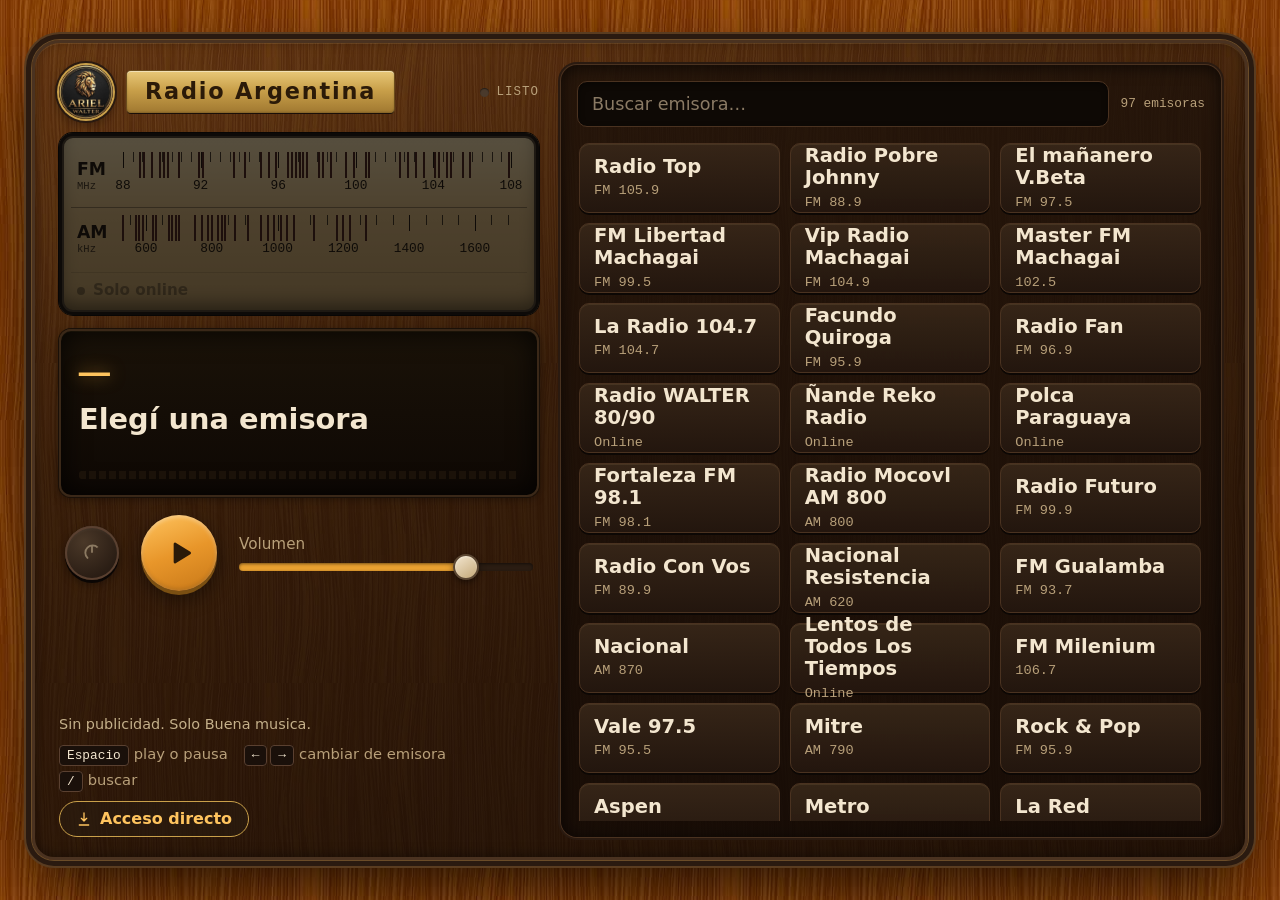
==== index.html @ 65195208 "Update index.html" ====
<!DOCTYPE html>
<html lang="es">
<head>
  <meta charset="UTF-8" />
  <meta name="viewport" content="width=device-width, initial-scale=1, viewport-fit=cover" />
  <meta http-equiv="Cache-Control" content="no-cache, no-store, must-revalidate" />
  <meta http-equiv="Pragma" content="no-cache" />
  <meta name="theme-color" content="#0a1628" />
  <meta name="apple-mobile-web-app-capable" content="yes" />
  <meta name="mobile-web-app-capable" content="yes" />
  <meta name="apple-mobile-web-app-status-bar-style" content="black-translucent" />
  <meta name="apple-mobile-web-app-title" content="Radio AR" />
  <meta name="description" content="Radios de Argentina en vivo, con dial y botonera. Sin publicidad." />
  <link rel="manifest" href="manifest.json" />
  <link rel="apple-touch-icon" href="icon-192.png" />
  <link rel="icon" type="image/png" sizes="192x192" href="icon-192.png" />
  <link rel="preload" href="fonts/barlow-condensed-latin-600-normal.woff2" as="font" type="font/woff2" crossorigin />
  <link rel="preload" href="fonts/share-tech-mono-latin-400-normal.woff2" as="font" type="font/woff2" crossorigin />
  <title>Radio Argentina · Cassette</title>
  <link rel="stylesheet" href="styles.css?v=18" />
</head>
<body>
  <div class="app">

    <header class="radio-header">
      <div class="brand">
        <img class="brand-logo" src="logo.webp" width="54" height="54" alt="Logo de Ariel Walter" decoding="async" />
        <span class="brand-text">Radio Argentina</span>
      </div>
      <div class="status" id="status" role="status" aria-live="polite">LISTO</div>
    </header>

    <!-- Dial: solo se ve en pantallas grandes -->
    <section class="dial" aria-hidden="true">
      <div class="dial-glass off" id="dialGlass">
        <div class="dial-band" data-band="fm">
          <span class="dial-tag">FM<small>MHz</small></span>
          <div class="dial-scale" id="scaleFm"><i class="needle" id="needleFm"></i></div>
        </div>
        <div class="dial-band" data-band="am">
          <span class="dial-tag">AM<small>kHz</small></span>
          <div class="dial-scale" id="scaleAm"><i class="needle" id="needleAm"></i></div>
        </div>
        <div class="dial-online" id="dialOnline">Solo online</div>
      </div>
    </section>

    <!-- Artwork grande solo móvil -->
    <section class="mobile-art" id="mobileArt" aria-hidden="true">
      <div class="art-card">
        <div class="waveform" id="waveform">
          <span></span><span></span><span></span><span></span><span></span>
          <span></span><span></span><span></span><span></span>
        </div>
      </div>
    </section>

    <section class="display">
      <div class="freq" id="freq">—</div>
      <div class="station-name" id="stationName">Elegí una emisora</div>
      <div class="now-playing" id="nowPlaying"></div>
      <div class="vu-meter" aria-hidden="true">
        <div class="vu-bar" id="vu"></div>
      </div>
    </section>

    <!-- Barra de progreso visual (móvil) -->
    <div class="mobile-progress" id="mobileProgress" aria-hidden="true">
      <span class="prog-time" id="progStart">00:00</span>
      <input type="range" id="progressBar" min="0" max="100" value="0" step="0.1" aria-label="Progreso" />
      <span class="prog-time" id="progEnd">LIVE</span>
    </div>

    <section class="controls">
      <button class="btn-power" id="btnPower" title="Encender / apagar" aria-label="Encender o apagar">
        <svg class="power-svg" viewBox="0 0 24 24" aria-hidden="true">
          <path fill="currentColor" d="M12 3a1 1 0 0 1 1 1v7a1 1 0 1 1-2 0V4a1 1 0 0 1 1-1zm5.657 2.343a1 1 0 0 1 0 1.414 7 7 0 1 0-9.9 9.9 1 1 0 1 1-1.414 1.414 9 9 0 1 1 12.728-12.728 1 1 0 0 1-1.414 0z"/>
        </svg>
      </button>
      <button class="btn-prev" id="btnPrev" title="Anterior" aria-label="Emisora anterior">
        <svg viewBox="0 0 24 24" aria-hidden="true"><path fill="currentColor" d="M6 6h2v12H6zm3.5 6 8.5 6V6z"/></svg>
      </button>
      <button class="btn-play" id="btnPlay" title="Reproducir / pausar" aria-label="Reproducir">
        <span id="playIcon" class="play-icon">
          <svg class="ico-play" viewBox="0 0 24 24" aria-hidden="true"><path fill="currentColor" d="M8 5.2v13.6a1 1 0 0 0 1.5.86l11-6.8a1 1 0 0 0 0-1.72l-11-6.8A1 1 0 0 0 8 5.2z"/></svg>
          <svg class="ico-pause" viewBox="0 0 24 24" aria-hidden="true"><path fill="currentColor" d="M7 4.5h3.6v15H7zM13.4 4.5H17v15h-3.4z"/></svg>
        </span>
      </button>
      <button class="btn-next" id="btnNext" title="Siguiente" aria-label="Emisora siguiente">
        <svg viewBox="0 0 24 24" aria-hidden="true"><path fill="currentColor" d="M16 18h2V6h-2zm-11-6 8.5-6v12z"/></svg>
      </button>
      <button class="btn-fav" id="btnFav" title="Favorito" aria-label="Marcar favorito" aria-pressed="false">
        <svg class="ico-heart" viewBox="0 0 24 24" aria-hidden="true"><path fill="currentColor" d="M12 21.35l-1.45-1.32C5.4 15.36 2 12.28 2 8.5 2 5.42 4.42 3 7.5 3c1.74 0 3.41.81 4.5 2.09C13.09 3.81 14.76 3 16.5 3 19.58 3 22 5.42 22 8.5c0 3.78-3.4 6.86-8.55 11.54L12 21.35z"/></svg>
      </button>
      <div class="volume-wrap">
        <label for="volume">Volumen</label>
        <input type="range" id="volume" min="0" max="100" value="80" />
      </div>
    </section>

    <!-- Fecha y hora (móvil) -->
    <div class="mobile-now" id="mobileNow">
      <div class="mn-info">
        <div class="mn-name" id="mnDate">Cargando fecha…</div>
        <div class="mn-meta" id="mnTime">--:--:--</div>
      </div>
      <button class="btn-fav-mini" id="btnFavMini" title="Favorito" aria-label="Marcar favorito" aria-pressed="false">
        <svg viewBox="0 0 24 24" aria-hidden="true"><path fill="currentColor" d="M12 21.35l-1.45-1.32C5.4 15.36 2 12.28 2 8.5 2 5.42 4.42 3 7.5 3c1.74 0 3.41.81 4.5 2.09C13.09 3.81 14.76 3 16.5 3 19.58 3 22 5.42 22 8.5c0 3.78-3.4 6.86-8.55 11.54L12 21.35z"/></svg>
      </button>
    </div>

    <section class="presets">
      <div class="presets-header">
        <input type="search" id="stationSearch" class="station-search" placeholder="Buscar emisora…" aria-label="Buscar emisora" autocomplete="off" />
        <span class="station-count" id="stationCount" aria-live="polite"></span>
      </div>
      <div class="preset-grid" id="presetGrid">
        <!-- se llenan por JS -->
      </div>
      <p class="empty" id="emptyMsg" hidden>No hay emisoras con ese nombre. Probá con otra palabra o con la frecuencia, por ejemplo 95.9.</p>
    </section>

    <footer class="footer">
      <p class="footer-note">Sin publicidad. Solo Buena musica.</p>
      <p class="kbd-hints">
        <span><kbd>Espacio</kbd>play o pausa</span>
        <span><kbd>←</kbd><kbd>→</kbd>cambiar de emisora</span>
        <span><kbd>/</kbd>buscar</span>
      </p>
      <button class="shortcut-btn" id="shortcutBtn" type="button"><svg viewBox="0 0 24 24" fill="none" stroke="currentColor" stroke-width="2" stroke-linecap="round" stroke-linejoin="round" aria-hidden="true"><path d="M12 3v12m0 0-4-4m4 4 4-4M5 21h14"/></svg>Acceso directo</button>
    </footer>
  </div>

  <dialog class="sheet" id="shortcutDialog" aria-labelledby="shortcutTitle">
    <div class="sheet-head">
      <div>
        <h2 id="shortcutTitle">Acceso directo</h2>
        <p>Abrí Radio AR con un toque, sin buscar la página.</p>
      </div>
      <button class="sheet-close" id="shortcutClose" type="button" aria-label="Cerrar">✕</button>
    </div>
    <div class="sheet-body">
      <div class="sheet-note" id="shortcutNote" hidden></div>
      <section class="way" id="wayPc">
        <h3>En la PC <span class="tag" hidden>Tu equipo</span></h3>
        <p>Descargá el acceso directo y arrastralo al escritorio. Se guarda en la carpeta Descargas.</p>
        <button class="btn-main" id="dlShortcut" type="button">Descargar acceso directo</button>
        <button class="btn-soft" id="installPc" type="button" hidden>Instalar como app, con ícono propio</button>
        <p class="alt-links">Otro sistema: <button type="button" data-os="windows">Windows</button><button type="button" data-os="mac">Mac</button><button type="button" data-os="linux">Linux</button></p>
      </section>
      <section class="way" id="wayPhone">
        <h3>En el celular <span class="tag" hidden>Tu equipo</span></h3>
        <button class="btn-main" id="installPhone" type="button" hidden>Instalar en este celular</button>
        <ul>
          <li data-for="android"><b>Android (Chrome):</b> tocá el menú ⋮ y elegí «Instalar app» o «Agregar a la pantalla principal».</li>
          <li data-for="ios"><b>iPhone (Safari):</b> tocá Compartir y elegí «Agregar a inicio».</li>
        </ul>
      </section>
    </div>
    <p class="sheet-msg" id="shortcutMsg" role="status" aria-live="polite"></p>
  </dialog>

  <audio id="player" preload="none"></audio>
  <script src="app.js?v=18"></script>
</body>
</html>
---- styles.css ----
/* ==========================================================
   Radio Argentina — Estilo radio antigua de madera
   Textura de madera, dial ámbar y acentos de latón.
   Celular: reproductor con lista. PC: equipo completo.
   ========================================================== */

/* Tipografías (fallback si no cargan) */
@font-face {
  font-family: "Barlow Condensed";
  font-style: normal; font-weight: 500; font-display: swap;
  src: url("fonts/barlow-condensed-latin-500-normal.woff2") format("woff2");
}
@font-face {
  font-family: "Barlow Condensed";
  font-style: normal; font-weight: 600; font-display: swap;
  src: url("fonts/barlow-condensed-latin-600-normal.woff2") format("woff2");
}
@font-face {
  font-family: "Barlow Condensed";
  font-style: normal; font-weight: 700; font-display: swap;
  src: url("fonts/barlow-condensed-latin-700-normal.woff2") format("woff2");
}
@font-face {
  font-family: "Share Tech Mono";
  font-style: normal; font-weight: 400; font-display: swap;
  src: url("fonts/share-tech-mono-latin-400-normal.woff2") format("woff2");
}

:root {
  --bg: #1a100a;
  --lcd-bg: #0e0804;
  --line: #4a3220;
  --ivory: #f3e6cf;
  --muted: #b8a07a;
  --amber: #e8a030;
  --amber-hi: #ffc45e;
  --brass: #c9a04a;
  --brass-dark: #8a6a2a;
  --led: #6fdc8c;
  --red: #e5594d;
  --wood-dark: #2c1a0e;
  --wood-mid: #5c3a22;
  --font: "Barlow Condensed", "Arial Narrow", "Roboto Condensed", "Helvetica Neue", system-ui, sans-serif;
  --mono: "Share Tech Mono", "SFMono-Regular", Consolas, "Liberation Mono", ui-monospace, monospace;
  --wood: url("wood-texture.jpg");
}

*, *::before, *::after { box-sizing: border-box; margin: 0; padding: 0; }
[hidden] { display: none !important; }

html, body { height: 100%; }

body {
  font-family: var(--font);
  font-size: 1.0625rem;
  font-weight: 500;
  line-height: 1.3;
  background-color: #0d0704;
  background-image:
    radial-gradient(ellipse 80% 60% at 50% 20%, rgba(60,40,20,0.4) 0%, transparent 70%),
    var(--wood);
  background-size: auto, 360px 360px;
  background-repeat: no-repeat, repeat;
  color: var(--ivory);
  -webkit-font-smoothing: antialiased;
  -webkit-tap-highlight-color: transparent;
  overscroll-behavior: none;
}

button, input { font: inherit; color: inherit; }
button { cursor: pointer; border: 0; background: none; -webkit-user-select: none; user-select: none; }

:focus-visible { outline: 2px solid var(--amber-hi); outline-offset: 2px; }

/* ===== Celular (base) ===== */
.app {
  display: flex;
  flex-direction: column;
  height: 100vh;
  height: 100dvh;
  max-width: 560px;
  margin: 0 auto;
  overflow: hidden;
  padding: env(safe-area-inset-top) env(safe-area-inset-right) env(safe-area-inset-bottom) env(safe-area-inset-left);
  background:
    linear-gradient(180deg, rgba(40,25,15,0.85) 0%, rgba(20,12,8,0.92) 100%),
    var(--wood);
  background-size: auto, 280px 280px;
  background-repeat: no-repeat, repeat;
  box-shadow: inset 0 0 0 1px rgba(80,55,30,0.5);
}

.radio-header {
  display: flex;
  align-items: center;
  justify-content: space-between;
  padding: 14px 18px 8px;
}

.brand { display: flex; align-items: center; gap: 10px; }
.brand-logo {
  flex: none;
  display: block;
  width: 38px;
  height: 38px;
  border-radius: 50%;
  pointer-events: none;
  -webkit-user-select: none;
  user-select: none;
  box-shadow: 0 0 0 2px var(--brass-dark), 0 3px 10px rgba(0,0,0,0.55);
}
.brand-text {
  font-weight: 700;
  font-size: 1.35rem;
  letter-spacing: 0.04em;
  color: var(--amber-hi);
  text-shadow: 0 1px 2px rgba(0,0,0,0.6);
}

.status {
  display: inline-flex;
  align-items: center;
  gap: 8px;
  font-family: var(--mono);
  font-size: 0.78rem;
  letter-spacing: 0.08em;
  color: var(--muted);
}
.status::before {
  content: "";
  width: 9px; height: 9px;
  border-radius: 50%;
  background: #4a3a2c;
  box-shadow: inset 0 1px 1px rgba(0,0,0,0.5);
}
.status.on { color: var(--ivory); }
.status.on::before { background: var(--led); box-shadow: 0 0 8px var(--led); }
.status.wait { color: var(--ivory); }
.status.wait::before { background: var(--amber); box-shadow: 0 0 8px var(--amber); }
.status.error { color: var(--red); }
.status.error::before { background: var(--red); box-shadow: 0 0 8px var(--red); }

/* Dial: ventanita con escala FM y AM */
.dial { display: block; margin: 8px 14px 0; }

.dial-glass {
  position: relative;
  padding: 8px 10px 10px;
  border-radius: 12px;
  color: #2b1a08;
  background:
    linear-gradient(180deg, #f8d07a 0%, #e8a840 45%, #d09028 100%);
  box-shadow:
    inset 0 0 0 3px #3a2818,
    inset 0 0 0 5px var(--brass),
    inset 0 10px 18px rgba(255,255,255,0.25),
    inset 0 -12px 20px rgba(100,50,0,0.35),
    0 0 0 1px #1a1008,
    0 4px 16px rgba(0,0,0,0.4),
    0 0 30px rgba(232,160,48,0.18);
  transition: filter 0.5s ease, box-shadow 0.5s ease;
}
.dial-glass.off {
  filter: brightness(0.38) saturate(0.5);
  box-shadow:
    inset 0 0 0 3px #2a1a0c,
    inset 0 0 0 5px #5a4020,
    inset 0 -10px 18px rgba(0,0,0,0.45),
    0 0 0 1px #1a1008;
}

.dial-band {
  display: grid;
  grid-template-columns: 36px 1fr;
  align-items: center;
  padding: 4px 0;
  transition: opacity 0.35s ease;
}
.dial-band + .dial-band { border-top: 1px solid rgba(43,26,8,0.4); }
.dial-band.dim { opacity: 0.45; }

.dial-tag {
  display: flex;
  flex-direction: column;
  padding-left: 4px;
  font-weight: 700;
  font-size: 0.95rem;
  line-height: 1;
}
.dial-tag small {
  margin-top: 3px;
  font-family: var(--mono);
  font-size: 0.58rem;
  font-weight: 400;
  opacity: 0.8;
}

.dial-scale { position: relative; height: 34px; margin: 0 10px 0 12px; }
.dial-scale .tick {
  position: absolute;
  top: 0;
  width: 1px; height: 7px;
  background: #2b1a08;
  opacity: 0.8;
}
.dial-scale .tick.major { height: 12px; opacity: 1; }
.dial-scale .tick.st { width: 1.5px; height: 18px; background: #6b2010; opacity: 1; }
.dial-scale .lbl {
  position: absolute;
  top: 20px;
  transform: translateX(-50%);
  font-family: var(--mono);
  font-size: 0.66rem;
  line-height: 1;
}
.dial-scale .needle {
  position: absolute;
  top: -3px; bottom: -3px;
  left: 0;
  width: 2px;
  margin-left: -1px;
  background: #c1281c;
  box-shadow: 0 0 6px rgba(193,40,28,0.7);
  opacity: 0;
  transition: left 0.5s cubic-bezier(0.25, 0.8, 0.25, 1), opacity 0.3s ease;
}
.dial-scale .needle.on { opacity: 1; }

.dial-online {
  display: none;
  align-items: center;
  gap: 8px;
  margin-top: 2px;
  padding: 8px 6px 0;
  border-top: 1px solid rgba(43,26,8,0.35);
  font-size: 0.95rem;
  font-weight: 600;
  opacity: 0.4;
  transition: opacity 0.3s ease;
}
.dial-online::before { content: ""; width: 8px; height: 8px; border-radius: 50%; background: #2b1a08; }
.dial-online.on { opacity: 1; }
.dial-online.on::before { background: #c1281c; box-shadow: 0 0 6px rgba(193,40,28,0.8); }

/* Display tipo LCD vintage */
.display {
  display: flex;
  flex-direction: column;
  gap: 2px;
  min-height: 0;
  margin: 8px 14px 0;
  padding: 12px 16px;
  border-radius: 10px;
  border: 2px solid #3a2818;
  background:
    linear-gradient(180deg, #1a1208 0%, var(--lcd-bg) 100%);
  box-shadow:
    inset 0 0 28px rgba(0,0,0,0.85),
    inset 0 1px 0 rgba(255,196,94,0.08),
    0 0 0 1px #1a1008,
    0 2px 8px rgba(0,0,0,0.4);
}

.freq {
  font-family: var(--mono);
  font-size: 2.45rem;
  line-height: 1.05;
  letter-spacing: 0.03em;
  color: var(--amber-hi);
  text-shadow: 0 0 16px rgba(242,169,59,0.55);
}

.station-name {
  min-height: 1.2em;
  font-weight: 600;
  font-size: 1.45rem;
  line-height: 1.15;
}

.now-playing {
  min-height: 1.3em;
  font-size: 1rem;
  color: #c9a062;
  overflow-wrap: anywhere;
}
.now-playing.has-meta { color: var(--amber-hi); }

.vu-meter {
  height: 8px;
  margin-top: auto;
  padding-top: 0;
  background: #1b1209;
  border-radius: 2px;
  overflow: hidden;
  -webkit-mask-image: repeating-linear-gradient(90deg, #000 0 7px, transparent 7px 10px);
          mask-image: repeating-linear-gradient(90deg, #000 0 7px, transparent 7px 10px);
}
.vu-bar {
  height: 100%;
  width: 0;
  background: linear-gradient(90deg, var(--amber), var(--amber-hi));
  transition: width 0.14s ease;
}

/* Controles — perillas tipo radio antigua */
.controls {
  display: flex;
  align-items: center;
  gap: 16px;
  padding: 16px 18px 12px;
}

.btn-power, .btn-play {
  flex: none;
  display: grid;
  place-items: center;
  border-radius: 50%;
  transition: transform 0.12s ease, box-shadow 0.2s ease, color 0.2s ease;
}

.btn-power {
  width: 48px; height: 48px;
  color: #8c7a62;
  background:
    radial-gradient(circle at 35% 30%, #4a3828 0%, #2a1d14 70%);
  box-shadow:
    inset 0 0 0 2px #5a4030,
    inset 0 2px 4px rgba(255,255,255,0.08),
    0 3px 0 #0b0604,
    0 4px 10px rgba(0,0,0,0.4);
}
.btn-power .power-svg { width: 22px; height: 22px; }
.btn-power.active {
  color: var(--led);
  box-shadow:
    inset 0 0 0 2px #3d5a43,
    inset 0 2px 4px rgba(255,255,255,0.1),
    0 0 16px rgba(111,220,140,0.35),
    0 3px 0 #0b0604;
}

.btn-play {
  width: 68px; height: 68px;
  color: #2b1a08;
  background: linear-gradient(160deg, #ffc45e 0%, #e8962a 50%, #c87818 100%);
  box-shadow:
    0 4px 0 #7a4f12,
    0 8px 20px rgba(0,0,0,0.45),
    inset 0 2px 4px rgba(255,255,255,0.35),
    inset 0 -2px 4px rgba(0,0,0,0.15);
}
.play-icon { display: grid; place-items: center; }
.btn-play svg { width: 28px; height: 28px; }
.btn-play .ico-pause { display: none; }
.btn-play.is-playing .ico-play { display: none; }
.btn-play.is-playing .ico-pause { display: block; }

.btn-power:active, .btn-play:active { transform: translateY(2px); }

.volume-wrap {
  flex: 1;
  min-width: 0;
  display: flex;
  flex-direction: column;
  gap: 8px;
}
.volume-wrap label { font-size: 0.95rem; color: var(--muted); }

#volume {
  --vol: 80%;
  -webkit-appearance: none;
  appearance: none;
  width: 100%;
  height: 8px;
  border-radius: 4px;
  background: linear-gradient(90deg, var(--amber) var(--vol), #2a1c12 var(--vol));
  box-shadow: inset 0 1px 3px rgba(0,0,0,0.5);
}
#volume::-webkit-slider-thumb {
  -webkit-appearance: none;
  width: 26px; height: 26px;
  border-radius: 50%;
  background: linear-gradient(145deg, #f3e6cf, #c4a878);
  border: 2px solid #5a4632;
  box-shadow: 0 2px 6px rgba(0,0,0,0.5), inset 0 1px 2px rgba(255,255,255,0.4);
}
#volume::-moz-range-track { background: transparent; height: 8px; }
#volume::-moz-range-thumb {
  width: 24px; height: 24px;
  border-radius: 50%;
  background: linear-gradient(145deg, #f3e6cf, #c4a878);
  border: 2px solid #5a4632;
}

/* Lista de emisoras */
.presets {
  flex: 1;
  min-height: 0;
  display: flex;
  flex-direction: column;
  padding-top: 6px;
}

.presets-header {
  display: flex;
  align-items: center;
  gap: 12px;
  padding: 0 14px 10px;
}

.station-search {
  flex: 1;
  min-width: 0;
  height: 44px;
  padding: 0 14px;
  border-radius: 10px;
  border: 1px solid var(--line);
  background: rgba(18,11,7,0.85);
  font-size: 1.05rem;
  outline: none;
  box-shadow: inset 0 2px 6px rgba(0,0,0,0.4);
}
.station-search::placeholder { color: #8a7a64; }
.station-search:focus {
  border-color: var(--brass);
  box-shadow: 0 0 0 3px rgba(201,160,74,0.2), inset 0 2px 6px rgba(0,0,0,0.4);
}

.station-count {
  font-family: var(--mono);
  font-size: 0.8rem;
  color: var(--muted);
  white-space: nowrap;
}

.preset-grid {
  flex: 1;
  min-height: 0;
  overflow-y: auto;
  border-top: 1px solid var(--line);
  overscroll-behavior: contain;
  -webkit-overflow-scrolling: touch;
  scrollbar-width: thin;
  scrollbar-color: #5a4030 transparent;
}

.preset-btn {
  position: relative;
  display: flex;
  width: 100%;
  align-items: center;
  justify-content: space-between;
  gap: 12px;
  min-height: 54px;
  padding: 0 18px;
  text-align: left;
  border-bottom: 1px solid rgba(38,25,17,0.8);
  background: transparent;
  transition: background 0.15s ease;
}
.preset-btn .p-name { font-weight: 600; font-size: 1.2rem; line-height: 1.15; }
.preset-btn .p-freq { flex: none; font-family: var(--mono); font-size: 0.85rem; color: var(--muted); }

.preset-btn.active {
  background: linear-gradient(90deg, rgba(232,160,48,0.18), rgba(232,160,48,0.06));
}
.preset-btn.active::before {
  content: "";
  position: absolute;
  left: 0; top: 0; bottom: 0;
  width: 4px;
  background: linear-gradient(180deg, var(--amber-hi), var(--amber));
  box-shadow: 0 0 8px rgba(242,169,59,0.4);
}
.preset-btn.active .p-name { color: var(--amber-hi); }
.preset-btn.active .p-freq { color: var(--amber); }
.preset-btn.hidden { display: none; }

.empty { padding: 28px 24px; color: var(--muted); text-align: center; }

/* Pie */
.footer {
  display: flex;
  align-items: center;
  justify-content: space-between;
  flex-wrap: wrap;
  gap: 8px 12px;
  padding: 8px 18px 10px;
  border-top: 1px solid var(--line);
  background: rgba(12,8,5,0.7);
}
.footer-note { font-size: 0.9rem; color: var(--muted); }
.kbd-hints { display: none; }
.shortcut-btn {
  flex: none;
  display: inline-flex;
  align-items: center;
  gap: 8px;
  height: 36px;
  padding: 0 16px;
  border-radius: 18px;
  border: 1px solid var(--brass);
  color: var(--amber-hi);
  font-weight: 600;
  font-size: 1rem;
  background: rgba(40,28,16,0.6);
}
.shortcut-btn svg { width: 16px; height: 16px; }

/* Tablet vertical */
@media (min-width: 600px) {
  body { background-color: #0a0503; }
  .app {
    border-inline: 1px solid var(--line);
    border-radius: 0;
  }
}

@media (hover: hover) {
  .preset-btn:not(.active):hover { background: rgba(243,230,207,0.06); }
  .shortcut-btn:hover { background: rgba(201,160,74,0.18); }
  .btn-power:not(.active):hover { color: var(--ivory); }
}

/* Celular angosto */
@media (max-width: 430px) {
  .footer-note { display: none; }
  .footer { justify-content: center; }
  .footer:has(.shortcut-btn[hidden]) { display: none; }
}

/* Celular bajo — compactar un poco, el dial se mantiene */
@media (max-width: 899px) and (max-height: 700px) and (orientation: portrait) {
  .footer-note { display: none; }
  .footer { justify-content: center; }
  .footer:has(.shortcut-btn[hidden]) { display: none; }
}

/* Celular landscape — se redefine más abajo en el bloque móvil moderno */

/* ===== PC: radio antigua de madera completa ===== */
@media (min-width: 900px) {
  body {
    display: grid;
    place-items: center;
    padding: 32px;
    background-color: #080402;
    background-image:
      radial-gradient(ellipse 70% 50% at 50% 40%, rgba(50,32,18,0.5) 0%, transparent 65%),
      var(--wood);
    background-size: auto, 420px 420px;
    background-repeat: no-repeat, repeat;
  }

  .app {
    width: 100%;
    max-width: 1240px;
    height: min(820px, calc(100vh - 64px));
    height: min(820px, calc(100dvh - 64px));
    margin: 0;
    padding: 22px 24px 20px;
    display: grid;
    grid-template-columns: minmax(440px, 480px) minmax(0, 1fr);
    grid-template-rows: auto auto auto auto 1fr;
    grid-template-areas:
      "header   presets"
      "dial     presets"
      "display  presets"
      "controls presets"
      "footer   presets";
    column-gap: 22px;
    row-gap: 14px;
    border: 3px solid #4a3220;
    border-radius: 28px 28px 22px 22px;
    background:
      linear-gradient(165deg, rgba(70,45,25,0.55) 0%, rgba(30,18,10,0.75) 40%, rgba(18,10,6,0.88) 100%),
      var(--wood);
    background-size: auto, 320px 320px;
    background-repeat: no-repeat, repeat;
    box-shadow:
      0 0 0 1px #6b4c28,
      0 0 0 6px #2a1a10,
      0 0 0 8px #5a3c20,
      0 28px 70px rgba(0,0,0,0.75),
      inset 0 1px 0 rgba(255,220,150,0.12),
      inset 0 -2px 12px rgba(0,0,0,0.35);
  }

  /* Logo + placa de latón */
  .radio-header { grid-area: header; padding: 0; }
  .brand { gap: 14px; }
  .brand-logo {
    width: 54px; height: 54px;
    box-shadow: 0 0 0 2px var(--brass), 0 0 0 4px #2a1a10, 0 4px 14px rgba(0,0,0,0.5);
  }
  .brand-text {
    padding: 6px 18px;
    border-radius: 4px;
    font-size: 1.4rem;
    letter-spacing: 0.08em;
    color: #2b1a08;
    background: linear-gradient(180deg, #e8c878 0%, #c9a04a 45%, #a07830 100%);
    box-shadow:
      inset 0 1px 0 rgba(255,255,255,0.45),
      inset 0 -1px 2px rgba(0,0,0,0.2),
      0 1px 0 #1a0f08,
      0 0 0 1px #6b4c1c;
    text-shadow: none;
  }

  /* Dial grande tipo radio vintage */
  .dial { grid-area: dial; margin: 0; }
  .dial-glass {
    padding: 12px 12px 14px;
    border-radius: 14px;
  }
  .dial-band { padding: 7px 0; }
  .dial-tag { padding-left: 6px; font-size: 1.08rem; }
  .dial-tag small { font-size: 0.66rem; }
  .dial-scale { height: 48px; margin: 0 16px; }
  .dial-scale .tick { height: 10px; }
  .dial-scale .tick.major { height: 16px; }
  .dial-scale .tick.st { width: 2px; height: 26px; margin-left: -1px; }
  .dial-scale .lbl { top: 28px; font-size: 0.8rem; }
  .dial-scale .needle { top: -5px; bottom: -5px; }
  .dial-online { display: flex; }

  /* Display y controles */
  .display {
    grid-area: display;
    margin: 0;
    min-height: 168px;
    padding: 16px 18px;
    border-radius: 12px;
    border: 2px solid #3a2818;
  }
  .freq { font-size: 3.2rem; }
  .station-name { font-size: 1.8rem; }
  .now-playing { font-size: 1.05rem; }

  .controls { grid-area: controls; gap: 22px; padding: 4px 6px; }
  .btn-power { width: 54px; height: 54px; }
  .btn-play { width: 76px; height: 76px; }
  .btn-play svg { width: 32px; height: 32px; }

  .footer {
    grid-area: footer;
    align-self: end;
    flex-direction: column;
    align-items: flex-start;
    gap: 10px;
    padding: 0;
    border: 0;
    background: none;
  }
  .footer-note { color: #c4b08a; }
  .kbd-hints {
    display: flex;
    flex-wrap: wrap;
    gap: 6px 16px;
    font-size: 0.92rem;
    color: var(--muted);
  }
  .kbd-hints kbd {
    margin-right: 5px;
    padding: 2px 7px;
    border-radius: 4px;
    border: 1px solid #5a4030;
    background: #1a100a;
    font-family: var(--mono);
    font-size: 0.8rem;
    color: var(--ivory);
  }
  .kbd-hints kbd + kbd { margin-left: -2px; }

  /* Panel de emisoras a la derecha, estilo botonera de madera */
  .presets {
    grid-area: presets;
    padding: 16px;
    border-radius: 16px;
    background:
      linear-gradient(180deg, rgba(30,18,10,0.92) 0%, rgba(18,10,6,0.95) 100%),
      var(--wood);
    background-size: auto, 280px 280px;
    background-repeat: no-repeat, repeat;
    box-shadow:
      inset 0 2px 16px rgba(0,0,0,0.65),
      0 0 0 1px #4a3220,
      0 0 0 3px #2a1a10;
  }
  .presets-header { padding: 0 0 14px; }
  .station-search {
    height: 46px;
    font-size: 1.1rem;
    background: rgba(12,8,5,0.9);
  }

  .preset-grid {
    display: grid;
    grid-template-columns: repeat(auto-fill, minmax(168px, 1fr));
    gap: 10px;
    align-content: start;
    padding: 2px 4px 4px 2px;
    border-top: 0;
  }

  .preset-btn {
    flex-direction: column;
    align-items: flex-start;
    justify-content: center;
    gap: 4px;
    min-height: 70px;
    padding: 12px 14px;
    border: 1px solid #4a3220;
    border-radius: 10px;
    background:
      linear-gradient(180deg, rgba(55,38,24,0.95) 0%, rgba(35,22,14,0.98) 100%);
    box-shadow:
      0 2px 0 #0c0704,
      inset 0 1px 0 rgba(255,220,150,0.08);
    transition: transform 0.12s ease, border-color 0.15s ease, background 0.2s ease, box-shadow 0.2s ease;
  }
  .preset-btn .p-name { font-size: 1.22rem; }
  .preset-btn:active { transform: translateY(1px); }

  .preset-btn.active {
    border-color: #ffd88a;
    background: linear-gradient(180deg, #ffc45e 0%, #e8962a 55%, #d08020 100%);
    box-shadow:
      0 0 24px rgba(242,169,59,0.4),
      0 3px 0 #7a4f12,
      inset 0 1px 0 rgba(255,255,255,0.35);
  }
  .preset-btn.active::before { display: none; }
  .preset-btn.active .p-name { color: #2b1a08; }
  .preset-btn.active .p-freq { color: #4a2d08; }
}

@media (min-width: 900px) and (hover: hover) {
  .preset-btn:not(.active):hover {
    border-color: var(--brass);
    transform: translateY(-1px);
    box-shadow:
      0 3px 0 #0c0704,
      0 6px 14px rgba(0,0,0,0.3),
      inset 0 1px 0 rgba(255,220,150,0.12);
  }
}

/* Notebooks con poca altura */
@media (min-width: 900px) and (max-height: 700px) {
  .app { row-gap: 10px; padding: 16px 18px; }
  .brand-logo { width: 44px; height: 44px; }
  .dial-scale { height: 42px; }
  .display { min-height: 140px; padding: 12px 16px; }
  .freq { font-size: 2.7rem; }
  .station-name { font-size: 1.5rem; }
  .kbd-hints { display: none; }
}

@media (prefers-reduced-motion: reduce) {
  *, *::before, *::after { transition: none !important; animation: none !important; }
}

/* ===== Ventana "Acceso directo" ===== */
.sheet {
  width: min(440px, calc(100% - 24px));
  max-height: calc(100vh - 32px);
  max-height: calc(100dvh - 32px);
  overflow: auto;
  margin: auto;
  padding: 0;
  color: var(--ivory);
  border: 2px solid #5a4028;
  border-radius: 18px;
  background:
    linear-gradient(180deg, rgba(50,32,20,0.97) 0%, rgba(26,16,10,0.98) 100%),
    var(--wood);
  background-size: auto, 280px 280px;
  box-shadow: 0 24px 70px rgba(0,0,0,0.8), 0 0 0 1px #2a1a10;
}
.sheet::backdrop { background: rgba(8,4,2,0.75); backdrop-filter: blur(4px); }
.sheet[open] { animation: sheet-in 0.22s ease-out; }
@keyframes sheet-in { from { transform: translateY(14px); opacity: 0; } }
.sheet-head { display: flex; justify-content: space-between; align-items: flex-start; gap: 12px; padding: 18px 18px 6px; }
.sheet-head h2 { font-size: 1.35rem; font-weight: 700; color: var(--amber-hi); }
.sheet-head p { margin-top: 2px; font-size: 1rem; line-height: 1.35; color: var(--muted); }
.sheet-close {
  flex: none;
  width: 36px; height: 36px;
  border-radius: 50%;
  border: 1px solid #5a4028;
  background: #1d130d;
  color: var(--muted);
  font-size: 1rem;
}
.sheet-body { display: grid; gap: 10px; padding: 8px 14px 6px; }
.way {
  padding: 14px;
  border: 1px solid var(--line);
  border-radius: 14px;
  background: rgba(20,12,8,0.85);
}
.way.is-here {
  order: -1;
  border-color: #8a6a2a;
  background: linear-gradient(180deg, rgba(50,35,18,0.95), rgba(28,18,10,0.95));
}
.way h3 { display: flex; align-items: center; gap: 8px; font-size: 1.15rem; font-weight: 700; }
.way .tag {
  padding: 0 8px;
  border: 1px solid #8a6a2a;
  border-radius: 10px;
  font-size: 0.85rem;
  font-weight: 600;
  color: var(--amber-hi);
}
.way p, .way li { font-size: 1rem; line-height: 1.4; color: #cdbda3; }
.way p { margin-top: 6px; }
.way ul { display: grid; gap: 8px; margin-top: 8px; list-style: none; }
.btn-main, .btn-soft {
  display: block;
  width: 100%;
  margin-top: 10px;
  padding: 11px 14px;
  border-radius: 12px;
  font-size: 1.05rem;
  font-weight: 700;
}
.btn-main {
  color: #2b1a08;
  background: linear-gradient(160deg, #ffc45e, #e8962a);
  box-shadow: 0 3px 0 #7a4f12;
}
.btn-main:active { transform: translateY(2px); box-shadow: 0 1px 0 #7a4f12; }
.btn-soft {
  border: 1px solid #8a6a2a;
  color: var(--amber-hi);
  background: transparent;
}
.alt-links { display: flex; flex-wrap: wrap; align-items: center; gap: 8px; }
.alt-links button { padding: 2px 4px; color: var(--amber-hi); text-decoration: underline; }
.sheet-note {
  padding: 9px 11px;
  border: 1px solid #6a4c1c;
  border-radius: 10px;
  background: #2a1d0c;
  font-size: 0.95rem;
  line-height: 1.4;
  color: #e0b878;
}
.sheet-msg {
  min-height: 1.2em;
  padding: 6px 14px 14px;
  text-align: center;
  font-size: 1rem;
  color: var(--led);
}

/* ==========================================================
   MÓVIL moderno (estilo Electronics Radio)
   Solo aplica por debajo de 900px. PC no cambia.
   ========================================================== */

/* Elementos solo móvil: ocultos en PC */
.mobile-art,
.mobile-progress,
.mobile-now,
.btn-prev,
.btn-next,
.btn-fav {
  display: none;
}

@media (max-width: 899px) {
  :root {
    --m-bg: #061018;
    --m-card: #0c1a28;
    --m-accent: #00d4ff;
    --m-accent2: #ff6b2c;
    --m-text: #e8f4fc;
    --m-muted: #7a9bb0;
    --m-line: rgba(0, 180, 220, 0.18);
  }

  body {
    background-color: var(--m-bg);
    background-image:
      radial-gradient(ellipse 120% 80% at 50% -20%, rgba(0, 140, 180, 0.35) 0%, transparent 55%),
      radial-gradient(ellipse 80% 50% at 80% 100%, rgba(0, 80, 120, 0.25) 0%, transparent 50%);
    background-size: auto;
    background-repeat: no-repeat;
    color: var(--m-text);
  }

  .app {
    max-width: 480px;
    background:
      linear-gradient(180deg, rgba(8, 24, 40, 0.95) 0%, rgba(4, 12, 22, 0.98) 100%);
    background-image: none;
    /* Línea fina color madera alrededor de todo el reproductor */
    border: 1.5px solid #c9a04a;
    border-radius: 16px;
    box-shadow:
      0 0 0 1px rgba(42, 26, 16, 0.9),
      inset 0 0 0 1px rgba(201, 160, 74, 0.25),
      0 8px 28px rgba(0, 0, 0, 0.45);
  }

  /* Header compacto */
  .radio-header {
    padding: 10px 16px 4px;
  }
  .brand-logo {
    width: 28px;
    height: 28px;
    box-shadow: 0 0 0 2px rgba(0, 200, 255, 0.35), 0 3px 8px rgba(0, 0, 0, 0.4);
  }
  .brand-text {
    font-size: 1.1rem;
    font-weight: 700;
    letter-spacing: 0.05em;
    color: var(--m-text);
    text-shadow: none;
  }
  .status {
    font-size: 0.7rem;
    color: var(--m-muted);
  }
  .status::before {
    width: 7px; height: 7px;
    background: #2a4050;
    box-shadow: none;
  }
  .status.on::before {
    background: #2ee6a0;
    box-shadow: 0 0 8px #2ee6a0;
  }
  .status.wait::before {
    background: var(--m-accent);
    box-shadow: 0 0 8px var(--m-accent);
  }
  .status.error::before {
    background: #ff5a5a;
    box-shadow: 0 0 8px #ff5a5a;
  }

  /* Dial visible y compacto */
  .dial {
    display: block !important;
    margin: 4px 12px 0;
  }
  .dial-glass {
    padding: 5px 8px 6px;
    border-radius: 10px;
  }
  .dial-band {
    padding: 2px 0;
  }
  .dial-tag {
    font-size: 0.8rem;
    padding-left: 2px;
  }
  .dial-tag small {
    font-size: 0.5rem;
    margin-top: 1px;
  }
  .dial-scale {
    height: 26px;
    margin: 0 8px 0 8px;
  }
  .dial-scale .tick { height: 5px; }
  .dial-scale .tick.major { height: 9px; }
  .dial-scale .tick.st { height: 14px; }
  .dial-scale .lbl {
    top: 15px;
    font-size: 0.55rem;
  }
  .dial-scale .needle {
    top: -2px;
    bottom: -2px;
  }
  .dial-online {
    display: none;
  }

  /* Artwork: una sola línea de waveform */
  .mobile-art {
    display: flex;
    justify-content: center;
    padding: 6px 20px 2px;
  }
  .art-card {
    width: 100%;
    max-width: 280px;
    aspect-ratio: auto;
    height: 28px;
    border-radius: 8px;
    background: rgba(0, 40, 60, 0.5);
    border: 1px solid var(--m-line);
    box-shadow: none;
    display: grid;
    place-items: center;
    position: relative;
    overflow: hidden;
  }
  .art-card::before {
    display: none;
  }
  .waveform {
    display: flex;
    align-items: center;
    justify-content: center;
    gap: 3px;
    height: 18px;
    width: 90%;
  }
  .waveform span {
    display: block;
    width: 3px;
    border-radius: 2px;
    background: linear-gradient(180deg, var(--m-accent), #0088bb);
    height: 30%;
    transition: height 0.12s ease;
  }
  .waveform.is-playing span {
    animation: wave 0.85s ease-in-out infinite;
  }
  .waveform span:nth-child(1) { animation-delay: 0.05s; }
  .waveform span:nth-child(2) { animation-delay: 0.15s; }
  .waveform span:nth-child(3) { animation-delay: 0.25s; }
  .waveform span:nth-child(4) { animation-delay: 0.1s; }
  .waveform span:nth-child(5) { animation-delay: 0.3s; }
  .waveform span:nth-child(6) { animation-delay: 0.2s; }
  .waveform span:nth-child(7) { animation-delay: 0.35s; }
  .waveform span:nth-child(8) { animation-delay: 0.12s; }
  .waveform span:nth-child(9) { animation-delay: 0.28s; }

  @keyframes wave {
    0%, 100% { height: 25%; }
    50% { height: 100%; }
  }

  /* Display compacto */
  .display {
    margin: 2px 16px 0;
    padding: 4px 6px 2px;
    border: 0;
    border-radius: 0;
    background: transparent;
    box-shadow: none;
    text-align: center;
    align-items: center;
    gap: 1px;
    min-height: 0;
  }
  .freq {
    font-size: 0.78rem;
    font-family: var(--font);
    font-weight: 600;
    letter-spacing: 0.04em;
    color: var(--m-muted);
    text-shadow: none;
    order: 2;
  }
  .station-name {
    font-size: 1.25rem;
    font-weight: 700;
    color: var(--m-text);
    order: 1;
    min-height: 0;
  }
  .now-playing {
    font-size: 0.8rem;
    color: var(--m-muted);
    order: 3;
    min-height: 0;
  }
  .now-playing.has-meta {
    color: var(--m-accent);
  }
  .vu-meter {
    display: none;
  }

  /* Progress bar compacta */
  .mobile-progress {
    display: flex;
    align-items: center;
    gap: 8px;
    padding: 4px 18px 2px;
  }
  .prog-time {
    font-family: var(--mono);
    font-size: 0.65rem;
    color: var(--m-muted);
    min-width: 2.4em;
  }
  #progEnd {
    text-align: right;
  }
  #progressBar {
    flex: 1;
    -webkit-appearance: none;
    appearance: none;
    height: 3px;
    border-radius: 2px;
    background: linear-gradient(90deg, var(--m-accent) var(--prog, 0%), rgba(0, 180, 220, 0.2) var(--prog, 0%));
    outline: none;
  }
  #progressBar::-webkit-slider-thumb {
    -webkit-appearance: none;
    width: 12px;
    height: 12px;
    border-radius: 50%;
    background: #fff;
    box-shadow: 0 0 6px rgba(0, 212, 255, 0.6);
    cursor: pointer;
  }
  #progressBar::-moz-range-thumb {
    width: 12px;
    height: 12px;
    border: 0;
    border-radius: 50%;
    background: #fff;
    box-shadow: 0 0 6px rgba(0, 212, 255, 0.6);
  }

  /* Controles compactos */
  .controls {
    display: flex;
    align-items: center;
    justify-content: center;
    gap: 14px;
    padding: 6px 16px 4px;
  }
  .btn-power {
    display: none;
  }
  .volume-wrap {
    display: none;
  }

  .btn-prev,
  .btn-next,
  .btn-fav {
    display: grid;
    place-items: center;
    width: 40px;
    height: 40px;
    border-radius: 50%;
    color: var(--m-text);
    background: transparent;
    transition: color 0.15s ease, transform 0.12s ease;
  }
  .btn-prev svg,
  .btn-next svg {
    width: 22px;
    height: 22px;
  }
  .btn-fav svg {
    width: 20px;
    height: 20px;
  }
  .btn-fav[aria-pressed="true"] {
    color: #ff4d6a;
  }
  .btn-prev:active,
  .btn-next:active,
  .btn-fav:active {
    transform: scale(0.9);
  }

  .btn-play {
    width: 54px;
    height: 54px;
    color: #fff;
    background: linear-gradient(145deg, #ff8a3d 0%, #ff5a1a 55%, #e84800 100%);
    box-shadow:
      0 4px 14px rgba(255, 90, 30, 0.4),
      inset 0 1px 0 rgba(255, 255, 255, 0.3);
  }
  .btn-play svg {
    width: 24px;
    height: 24px;
  }
  .btn-play:active {
    transform: scale(0.94);
  }

  /* Fecha y hora — siempre visible en móvil */
  .mobile-now {
    display: flex !important;
    align-items: center;
    gap: 10px;
    margin: 4px 14px 6px;
    padding: 10px 14px;
    border-radius: 12px;
    background: rgba(0, 40, 60, 0.5);
    border: 1px solid rgba(201, 160, 74, 0.35);
  }
  .mn-info {
    flex: 1;
    min-width: 0;
  }
  .mn-name,
  #mnDate {
    font-weight: 700;
    font-size: 0.88rem;
    color: #f0d9a8;
    white-space: nowrap;
    overflow: hidden;
    text-overflow: ellipsis;
  }
  .mn-meta,
  #mnTime {
    font-family: var(--mono);
    font-size: 1.2rem;
    font-weight: 600;
    color: #ffc45e;
    margin-top: 2px;
    letter-spacing: 0.08em;
  }
  .btn-fav-mini {
    flex: none;
    width: 32px;
    height: 32px;
    display: grid;
    place-items: center;
    color: var(--m-muted);
    border-radius: 50%;
  }
  .btn-fav-mini svg {
    width: 18px;
    height: 18px;
  }
  .btn-fav-mini[aria-pressed="true"] {
    color: #ff4d6a;
  }

  /* Listado vertical que ocupa el resto de la pantalla */
  .presets {
    flex: 1;
    min-height: 0;
    padding-top: 2px;
    border-top: 1px solid var(--m-line);
    display: flex;
    flex-direction: column;
  }
  .presets-header {
    padding: 6px 12px 6px;
    flex: none;
  }
  .station-search {
    height: 38px;
    border-radius: 10px;
    border: 1px solid var(--m-line);
    background: rgba(0, 30, 50, 0.6);
    color: var(--m-text);
    box-shadow: none;
    font-size: 0.95rem;
  }
  .station-search::placeholder {
    color: var(--m-muted);
  }
  .station-search:focus {
    border-color: var(--m-accent);
    box-shadow: 0 0 0 3px rgba(0, 212, 255, 0.15);
  }
  .station-count {
    color: var(--m-muted);
    font-size: 0.7rem;
  }

  .preset-grid {
    flex: 1;
    min-height: 0;
    display: block;
    overflow-y: auto;
    overflow-x: hidden;
    padding: 0;
    border-top: 0;
    -webkit-overflow-scrolling: touch;
    scrollbar-width: thin;
    scrollbar-color: rgba(0, 180, 220, 0.35) transparent;
  }

  .preset-btn {
    display: flex;
    flex-direction: row;
    align-items: center;
    justify-content: space-between;
    width: 100%;
    min-height: 48px;
    padding: 0 16px;
    border-radius: 0;
    border: 0;
    border-bottom: 1px solid rgba(0, 80, 110, 0.25);
    background: transparent;
    box-shadow: none;
    gap: 10px;
  }
  .preset-btn .p-name {
    font-size: 1.05rem;
    font-weight: 600;
    line-height: 1.15;
    color: var(--m-text);
  }
  .preset-btn .p-freq {
    flex: none;
    font-size: 0.78rem;
    color: var(--m-muted);
    margin-top: 0;
  }
  .preset-btn.active {
    border-color: transparent;
    border-bottom-color: rgba(0, 80, 110, 0.25);
    background: linear-gradient(90deg, rgba(0, 180, 220, 0.2), rgba(0, 100, 140, 0.08));
    box-shadow: none;
  }
  .preset-btn.active::before {
    content: "";
    position: absolute;
    left: 0; top: 0; bottom: 0;
    width: 3px;
    background: var(--m-accent);
    box-shadow: 0 0 8px rgba(0, 212, 255, 0.4);
    display: block;
  }
  .preset-btn.active .p-name {
    color: #fff;
  }
  .preset-btn.active .p-freq {
    color: var(--m-accent);
  }
  .preset-btn:active {
    transform: none;
    background: rgba(0, 120, 160, 0.15);
  }

  .empty {
    color: var(--m-muted);
    padding: 20px 16px;
  }

  /* Footer minimal */
  .footer {
    flex: none;
    padding: 4px 14px 8px;
    border-top: 1px solid var(--m-line);
    background: transparent;
    justify-content: center;
  }
  .footer-note {
    display: none;
  }
  .shortcut-btn {
    height: 32px;
    padding: 0 12px;
    border-radius: 16px;
    border: 1px solid var(--m-line);
    color: var(--m-accent);
    background: rgba(0, 40, 60, 0.5);
    font-size: 0.85rem;
  }

  /* Landscape: aún más compacto */
  @media (orientation: landscape) and (max-height: 520px) {
    .mobile-art { display: none; }
    .mobile-now { display: none; }
    .mobile-progress { padding: 2px 16px; }
    .dial { margin: 2px 10px 0; }
    .controls { padding: 4px 12px; }
    .btn-play { width: 48px; height: 48px; }
  }
}

/* Desktop: asegurar que los nuevos controles móviles no aparezcan */
@media (min-width: 900px) {
  .mobile-art,
  .mobile-progress,
  .mobile-now,
  .btn-prev,
  .btn-next,
  .btn-fav,
  .btn-fav-mini {
    display: none !important;
  }
}
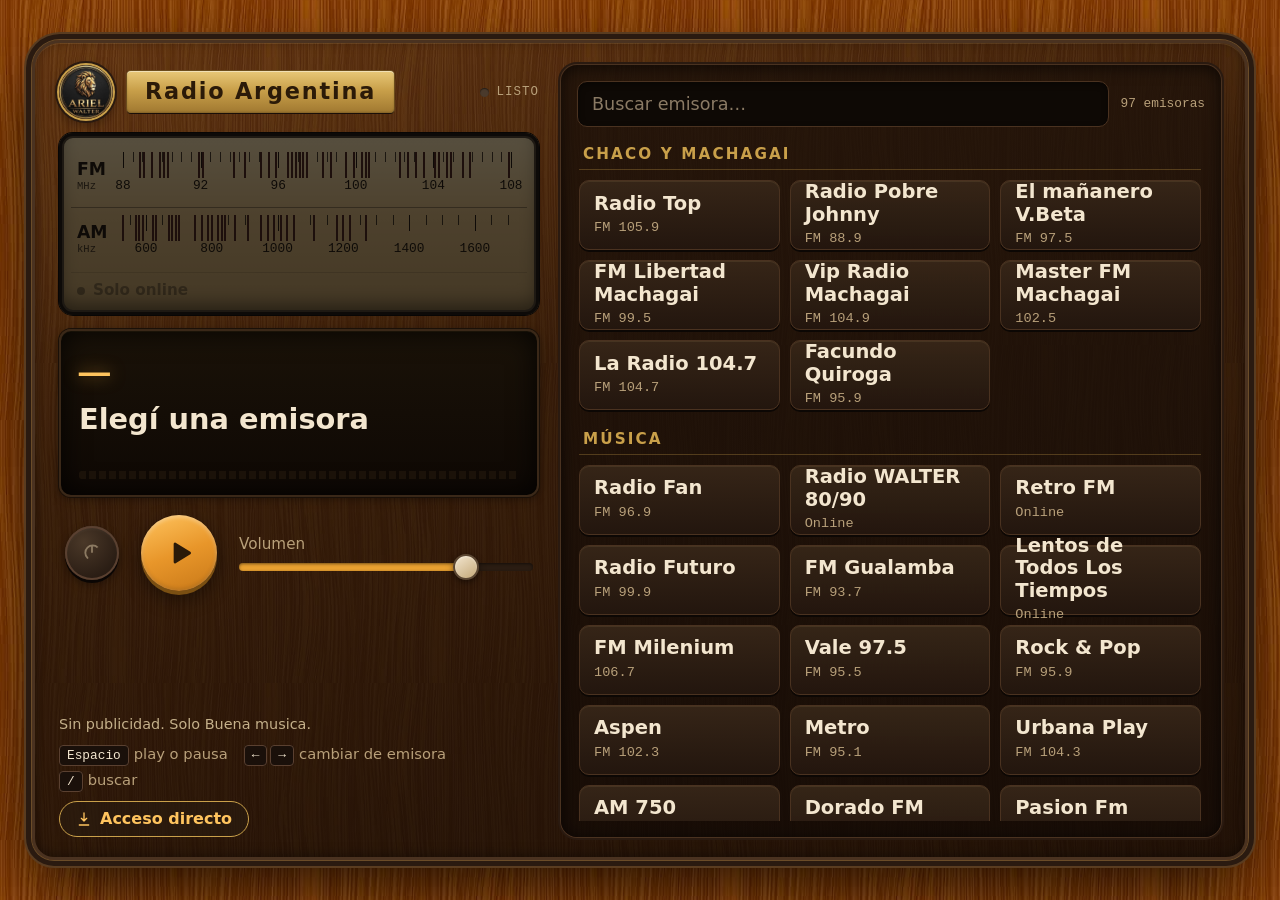
==== commit c5204bf5: "Add files via upload" ====
--- a/index.html
+++ b/index.html
@@ -2,7 +2,7 @@
 <html lang="es">
 <head>
   <meta charset="UTF-8" />
-  <meta name="viewport" content="width=device-width, initial-scale=1, viewport-fit=cover" />
+  <meta name="viewport" content="width=device-width, initial-scale=1, viewport-fit=cover, maximum-scale=1, user-scalable=no" />
   <meta http-equiv="Cache-Control" content="no-cache, no-store, must-revalidate" />
   <meta http-equiv="Pragma" content="no-cache" />
   <meta name="theme-color" content="#0a1628" />
@@ -14,128 +14,221 @@
   <link rel="manifest" href="manifest.json" />
   <link rel="apple-touch-icon" href="icon-192.png" />
   <link rel="icon" type="image/png" sizes="192x192" href="icon-192.png" />
-  <link rel="preload" href="fonts/barlow-condensed-latin-600-normal.woff2" as="font" type="font/woff2" crossorigin />
-  <link rel="preload" href="fonts/share-tech-mono-latin-400-normal.woff2" as="font" type="font/woff2" crossorigin />
-  <title>Radio Argentina · Cassette</title>
-  <link rel="stylesheet" href="styles.css?v=18" />
+    <script>
+    // PC (pantalla ancha): se usa la versión de escritorio, que es pc.html
+    // Para ver la versión celular en una PC: agregar ?vista=movil a la dirección
+    (function () {
+      var mq = window.matchMedia("(min-width: 900px)");
+      function go() {
+        if (mq.matches && !/[?&]vista=movil/.test(location.search)) location.replace("pc.html" + location.hash);
+      }
+      go();
+      if (mq.addEventListener) mq.addEventListener("change", go);
+    })();
+  </script>
+  <title>Radio Argentina</title>
+  <link rel="stylesheet" href="styles.css?v=24" />
 </head>
 <body>
-  <div class="app">
-
+  <div class="app" id="app">
+
+    <!-- HEADER -->
     <header class="radio-header">
       <div class="brand">
-        <img class="brand-logo" src="logo.webp" width="54" height="54" alt="Logo de Ariel Walter" decoding="async" />
+        <div class="brand-logo-wrap">
+          <img class="brand-logo" src="logo.webp" width="48" height="48" alt="Logo Ariel" decoding="async" />
+        </div>
         <span class="brand-text">Radio Argentina</span>
       </div>
-      <div class="status" id="status" role="status" aria-live="polite">LISTO</div>
+      <button class="install-chip" id="shortcutBtn" type="button" title="Instalar / acceso directo"><span class="dl-ico">⬇</span> Instalar</button>
+      <div class="live-badge" id="liveBadge">
+        <span class="live-dot"></span>
+        <span class="live-text">EN VIVO</span>
+        <span class="signal-icon">📶</span>
+      </div>
     </header>
 
-    <!-- Dial: solo se ve en pantallas grandes -->
-    <section class="dial" aria-hidden="true">
-      <div class="dial-glass off" id="dialGlass">
-        <div class="dial-band" data-band="fm">
-          <span class="dial-tag">FM<small>MHz</small></span>
-          <div class="dial-scale" id="scaleFm"><i class="needle" id="needleFm"></i></div>
+    <!-- DIAL DORADO -->
+    <section class="dial-section">
+      <div class="dial-frame">
+        <div class="dial-glass" id="dialGlass">
+          <div class="dial-band fm-band">
+            <span class="dial-tag">FM<small>MHz</small></span>
+            <div class="dial-scale" id="scaleFm">
+              <span class="tick" data-f="88">88</span>
+              <span class="tick" data-f="92">92</span>
+              <span class="tick" data-f="96">96</span>
+              <span class="tick" data-f="100">100</span>
+              <span class="tick" data-f="104">104</span>
+              <span class="tick" data-f="108">108</span>
+              <i class="needle" id="needleFm"></i>
+            </div>
+          </div>
+          <div class="dial-band am-band">
+            <span class="dial-tag">AM<small>kHz</small></span>
+            <div class="dial-scale" id="scaleAm">
+              <span class="tick" data-f="530">530</span>
+              <span class="tick" data-f="700">700</span>
+              <span class="tick" data-f="900">900</span>
+              <span class="tick" data-f="1100">1100</span>
+              <span class="tick" data-f="1300">1300</span>
+              <span class="tick" data-f="1600">1600</span>
+              <i class="needle" id="needleAm"></i>
+            </div>
+          </div>
         </div>
-        <div class="dial-band" data-band="am">
-          <span class="dial-tag">AM<small>kHz</small></span>
-          <div class="dial-scale" id="scaleAm"><i class="needle" id="needleAm"></i></div>
-        </div>
-        <div class="dial-online" id="dialOnline">Solo online</div>
-      </div>
-    </section>
-
-    <!-- Artwork grande solo móvil -->
-    <section class="mobile-art" id="mobileArt" aria-hidden="true">
-      <div class="art-card">
-        <div class="waveform" id="waveform">
-          <span></span><span></span><span></span><span></span><span></span>
-          <span></span><span></span><span></span><span></span>
-        </div>
-      </div>
-    </section>
-
-    <section class="display">
-      <div class="freq" id="freq">—</div>
-      <div class="station-name" id="stationName">Elegí una emisora</div>
-      <div class="now-playing" id="nowPlaying"></div>
-      <div class="vu-meter" aria-hidden="true">
-        <div class="vu-bar" id="vu"></div>
-      </div>
-    </section>
-
-    <!-- Barra de progreso visual (móvil) -->
-    <div class="mobile-progress" id="mobileProgress" aria-hidden="true">
-      <span class="prog-time" id="progStart">00:00</span>
-      <input type="range" id="progressBar" min="0" max="100" value="0" step="0.1" aria-label="Progreso" />
-      <span class="prog-time" id="progEnd">LIVE</span>
-    </div>
-
-    <section class="controls">
-      <button class="btn-power" id="btnPower" title="Encender / apagar" aria-label="Encender o apagar">
-        <svg class="power-svg" viewBox="0 0 24 24" aria-hidden="true">
-          <path fill="currentColor" d="M12 3a1 1 0 0 1 1 1v7a1 1 0 1 1-2 0V4a1 1 0 0 1 1-1zm5.657 2.343a1 1 0 0 1 0 1.414 7 7 0 1 0-9.9 9.9 1 1 0 1 1-1.414 1.414 9 9 0 1 1 12.728-12.728 1 1 0 0 1-1.414 0z"/>
+      </div>
+    </section>
+
+    <!-- NOW PLAYING + VISUALIZER -->
+    <section class="now-playing-section">
+      <div class="station-info">
+        <h1 class="station-name" id="stationName">Elegí una emisora</h1>
+        <div class="station-freq" id="freq">—</div>
+      </div>
+      <div class="visualizer" id="visualizer">
+        <div class="bar"></div><div class="bar"></div><div class="bar"></div><div class="bar"></div>
+        <div class="bar"></div><div class="bar"></div><div class="bar"></div><div class="bar"></div>
+        <div class="bar"></div><div class="bar"></div><div class="bar"></div><div class="bar"></div>
+        <div class="bar"></div><div class="bar"></div><div class="bar"></div><div class="bar"></div>
+        <div class="bar"></div><div class="bar"></div><div class="bar"></div><div class="bar"></div>
+        <div class="bar"></div><div class="bar"></div><div class="bar"></div><div class="bar"></div>
+      </div>
+    </section>
+
+    <!-- CONTROLS -->
+    <section class="controls-section">
+      <button class="ctrl-btn fav-btn" id="btnFav" title="Favorito" aria-label="Marcar favorito" aria-pressed="false">
+        <span class="star-icon">★</span>
+        <span class="fav-label">Favorita</span>
+      </button>
+
+      <div class="transport">
+        <button class="ctrl-btn prev-btn" id="btnPrev" title="Anterior" aria-label="Emisora anterior">
+          <svg viewBox="0 0 24 24"><path fill="currentColor" d="M6 6h2v12H6zm3.5 6 8.5 6V6z"/></svg>
+        </button>
+        <button class="ctrl-btn play-btn" id="btnPlay" title="Reproducir / pausar" aria-label="Reproducir">
+          <svg class="ico-play" viewBox="0 0 24 24"><path fill="currentColor" d="M8 5.2v13.6a1 1 0 0 0 1.5.86l11-6.8a1 1 0 0 0 0-1.72l-11-6.8A1 1 0 0 0 8 5.2z"/></svg>
+          <svg class="ico-pause" viewBox="0 0 24 24"><path fill="currentColor" d="M7 4.5h3.6v15H7zM13.4 4.5H17v15h-3.4z"/></svg>
+        </button>
+        <button class="ctrl-btn next-btn" id="btnNext" title="Siguiente" aria-label="Emisora siguiente">
+          <svg viewBox="0 0 24 24"><path fill="currentColor" d="M16 18h2V6h-2zm-11-6 8.5-6v12z"/></svg>
+        </button>
+      </div>
+
+      <button class="ctrl-btn eq-btn" id="btnEq" title="Ecualizador" aria-label="Abrir ecualizador">
+        <span class="eq-icon">▐▌▐</span>
+        <span class="eq-label">Ecualizador</span>
+      </button>
+    </section>
+
+    <!-- STATUS BAR -->
+    <div class="status-bar">
+      <div class="conn-status">
+        <span class="wifi-icon">📡</span>
+        <span id="connText">Desconectado</span>
+        <span class="bitrate" id="bitrate">—</span>
+      </div>
+      <div class="timer-wrap">
+        <span class="clock-icon">⏱</span>
+        <span id="liveTimer">00:00:00</span>
+      </div>
+    </div>
+
+    <!-- SEARCH + FILTERS -->
+    <div class="search-filters">
+      <div class="search-wrap">
+        <span class="search-icon">🔍</span>
+        <input type="search" id="stationSearch" class="station-search" placeholder="Buscar emisora..." aria-label="Buscar emisora" autocomplete="off" />
+      </div>
+      <div class="filter-btns">
+        <button class="filter-btn active" data-filter="all" id="filterAll">Todas</button>
+        <button class="filter-btn" data-filter="fav" id="filterFav">
+          <span>★</span> Fav.
+        </button>
+        <button class="filter-btn" data-filter="chaco" id="filterChaco">
+          <span>📍</span> Chaco
+        </button>
+      </div>
+    </div>
+
+    <!-- STATION LIST -->
+    <section class="station-list" id="stationList">
+      <!-- filled by JS -->
+    </section>
+
+    <!-- BOTTOM NAV -->
+    <nav class="bottom-nav">
+      <button class="nav-btn" data-panel="opciones" id="navOpciones">
+        <span class="nav-icon">⚙</span>
+        <span class="nav-label">Opciones</span>
+      </button>
+      <button class="nav-btn" data-panel="temporizador" id="navTemporizador">
+        <span class="nav-icon">⏱</span>
+        <span class="nav-label">Temporizador</span>
+      </button>
+      <button class="nav-btn active" data-panel="ecualizador" id="navEq">
+        <span class="nav-icon">📊</span>
+        <span class="nav-label">Ecualizador</span>
+      </button>
+      <button class="nav-btn" data-panel="misradios" id="navMisRadios">
+        <span class="nav-icon">♥</span>
+        <span class="nav-label">Mis Radios</span>
+      </button>
+      <button class="nav-btn" data-panel="acerca" id="navAcerca">
+        <span class="nav-icon">ℹ</span>
+        <span class="nav-label">Acerca de</span>
+      </button>
+    </nav>
+
+    <!-- EQUALIZER PANEL (overlay) -->
+    <div class="eq-panel" id="eqPanel" hidden>
+      <div class="eq-header">
+        <h2>Ecualizador</h2>
+        <button class="eq-close" id="eqClose" aria-label="Cerrar">✕</button>
+      </div>
+      <div class="eq-presets">
+        <button class="eq-preset active" data-preset="flat">Plano</button>
+        <button class="eq-preset" data-preset="bass">Bajos</button>
+        <button class="eq-preset" data-preset="treble">Agudos</button>
+        <button class="eq-preset" data-preset="voice">Voz</button>
+        <button class="eq-preset" data-preset="rock">Rock</button>
+      </div>
+      <div class="eq-curve-wrap" aria-hidden="true">
+        <svg class="eq-curve" id="eqCurve" viewBox="0 0 300 84" preserveAspectRatio="none">
+          <line class="eq-zero" x1="0" y1="42" x2="300" y2="42"></line>
+          <path class="eq-fill" id="eqCurveFill" d=""></path>
+          <path class="eq-line" id="eqCurveLine" d=""></path>
         </svg>
-      </button>
-      <button class="btn-prev" id="btnPrev" title="Anterior" aria-label="Emisora anterior">
-        <svg viewBox="0 0 24 24" aria-hidden="true"><path fill="currentColor" d="M6 6h2v12H6zm3.5 6 8.5 6V6z"/></svg>
-      </button>
-      <button class="btn-play" id="btnPlay" title="Reproducir / pausar" aria-label="Reproducir">
-        <span id="playIcon" class="play-icon">
-          <svg class="ico-play" viewBox="0 0 24 24" aria-hidden="true"><path fill="currentColor" d="M8 5.2v13.6a1 1 0 0 0 1.5.86l11-6.8a1 1 0 0 0 0-1.72l-11-6.8A1 1 0 0 0 8 5.2z"/></svg>
-          <svg class="ico-pause" viewBox="0 0 24 24" aria-hidden="true"><path fill="currentColor" d="M7 4.5h3.6v15H7zM13.4 4.5H17v15h-3.4z"/></svg>
-        </span>
-      </button>
-      <button class="btn-next" id="btnNext" title="Siguiente" aria-label="Emisora siguiente">
-        <svg viewBox="0 0 24 24" aria-hidden="true"><path fill="currentColor" d="M16 18h2V6h-2zm-11-6 8.5-6v12z"/></svg>
-      </button>
-      <button class="btn-fav" id="btnFav" title="Favorito" aria-label="Marcar favorito" aria-pressed="false">
-        <svg class="ico-heart" viewBox="0 0 24 24" aria-hidden="true"><path fill="currentColor" d="M12 21.35l-1.45-1.32C5.4 15.36 2 12.28 2 8.5 2 5.42 4.42 3 7.5 3c1.74 0 3.41.81 4.5 2.09C13.09 3.81 14.76 3 16.5 3 19.58 3 22 5.42 22 8.5c0 3.78-3.4 6.86-8.55 11.54L12 21.35z"/></svg>
-      </button>
-      <div class="volume-wrap">
-        <label for="volume">Volumen</label>
-        <input type="range" id="volume" min="0" max="100" value="80" />
-      </div>
-    </section>
-
-    <!-- Fecha y hora (móvil) -->
-    <div class="mobile-now" id="mobileNow">
-      <div class="mn-info">
-        <div class="mn-name" id="mnDate">Cargando fecha…</div>
-        <div class="mn-meta" id="mnTime">--:--:--</div>
-      </div>
-      <button class="btn-fav-mini" id="btnFavMini" title="Favorito" aria-label="Marcar favorito" aria-pressed="false">
-        <svg viewBox="0 0 24 24" aria-hidden="true"><path fill="currentColor" d="M12 21.35l-1.45-1.32C5.4 15.36 2 12.28 2 8.5 2 5.42 4.42 3 7.5 3c1.74 0 3.41.81 4.5 2.09C13.09 3.81 14.76 3 16.5 3 19.58 3 22 5.42 22 8.5c0 3.78-3.4 6.86-8.55 11.54L12 21.35z"/></svg>
-      </button>
-    </div>
-
-    <section class="presets">
-      <div class="presets-header">
-        <input type="search" id="stationSearch" class="station-search" placeholder="Buscar emisora…" aria-label="Buscar emisora" autocomplete="off" />
-        <span class="station-count" id="stationCount" aria-live="polite"></span>
-      </div>
-      <div class="preset-grid" id="presetGrid">
-        <!-- se llenan por JS -->
-      </div>
-      <p class="empty" id="emptyMsg" hidden>No hay emisoras con ese nombre. Probá con otra palabra o con la frecuencia, por ejemplo 95.9.</p>
-    </section>
-
-    <footer class="footer">
-      <p class="footer-note">Sin publicidad. Solo Buena musica.</p>
-      <p class="kbd-hints">
-        <span><kbd>Espacio</kbd>play o pausa</span>
-        <span><kbd>←</kbd><kbd>→</kbd>cambiar de emisora</span>
-        <span><kbd>/</kbd>buscar</span>
-      </p>
-      <button class="shortcut-btn" id="shortcutBtn" type="button"><svg viewBox="0 0 24 24" fill="none" stroke="currentColor" stroke-width="2" stroke-linecap="round" stroke-linejoin="round" aria-hidden="true"><path d="M12 3v12m0 0-4-4m4 4 4-4M5 21h14"/></svg>Acceso directo</button>
-    </footer>
+      </div>
+      <p class="eq-note" id="eqNote" hidden>Esta emisora no permite ecualizar el sonido. Probá con otra, el resto sí funciona.</p>
+      <div class="eq-sliders" id="eqSliders">
+        <!-- filled by JS: 60, 150, 400, 1000, 2400, 6000, 15000 Hz -->
+      </div>
+      <div class="eq-actions">
+        <button class="eq-reset" id="eqReset">Restablecer</button>
+      </div>
+    </div>
+
+    <!-- OPTIONS / OTHER PANELS (simple overlays) -->
+    <div class="side-panel" id="sidePanel" hidden>
+      <div class="side-header">
+        <h2 id="sideTitle">Opciones</h2>
+        <button class="side-close" id="sideClose" aria-label="Cerrar">✕</button>
+      </div>
+      <div class="side-body" id="sideBody"></div>
+    </div>
+
   </div>
+
+  <audio id="player" preload="none" crossorigin="anonymous"></audio>
+  <script src="app.js?v=24"></script>
 
   <dialog class="sheet" id="shortcutDialog" aria-labelledby="shortcutTitle">
     <div class="sheet-head">
       <div>
-        <h2 id="shortcutTitle">Acceso directo</h2>
-        <p>Abrí Radio AR con un toque, sin buscar la página.</p>
+        <h2 id="shortcutTitle">Acceso directo / Instalar</h2>
+        <p>Abrí Radio Argentina con un toque, sin buscar la página.</p>
       </div>
       <button class="sheet-close" id="shortcutClose" type="button" aria-label="Cerrar">✕</button>
     </div>
@@ -160,7 +253,5 @@
     <p class="sheet-msg" id="shortcutMsg" role="status" aria-live="polite"></p>
   </dialog>
 
-  <audio id="player" preload="none"></audio>
-  <script src="app.js?v=18"></script>
 </body>
 </html>
--- a/styles.css
+++ b/styles.css
@@ -1,1389 +1,1881 @@
 /* ==========================================================
-   Radio Argentina — Estilo radio antigua de madera
-   Textura de madera, dial ámbar y acentos de latón.
-   Celular: reproductor con lista. PC: equipo completo.
+   Radio Argentina — Réplica visual de la imagen de referencia
+   Colores, tipografía, dial dorado, tags de estaciones, glow
    ========================================================== */
 
-/* Tipografías (fallback si no cargan) */
-@font-face {
-  font-family: "Barlow Condensed";
-  font-style: normal; font-weight: 500; font-display: swap;
-  src: url("fonts/barlow-condensed-latin-500-normal.woff2") format("woff2");
-}
-@font-face {
-  font-family: "Barlow Condensed";
-  font-style: normal; font-weight: 600; font-display: swap;
-  src: url("fonts/barlow-condensed-latin-600-normal.woff2") format("woff2");
-}
-@font-face {
-  font-family: "Barlow Condensed";
-  font-style: normal; font-weight: 700; font-display: swap;
-  src: url("fonts/barlow-condensed-latin-700-normal.woff2") format("woff2");
-}
-@font-face {
-  font-family: "Share Tech Mono";
-  font-style: normal; font-weight: 400; font-display: swap;
-  src: url("fonts/share-tech-mono-latin-400-normal.woff2") format("woff2");
-}
+@import url('https://fonts.googleapis.com/css2?family=Orbitron:wght@500;700&family=Exo+2:wght@500;600;700&family=Roboto:wght@400;500;700&display=swap');
+
+/* ---- Tipografías guardadas dentro de la app (se usan solo en la versión celular) ---- */
+@font-face { font-family: "RA Exo"; font-style: italic; font-weight: 700; font-display: swap; src: url("fonts/exo-2-latin-700-italic.woff2") format("woff2"); }
+@font-face { font-family: "RA Exo"; font-style: italic; font-weight: 800; font-display: swap; src: url("fonts/exo-2-latin-800-italic.woff2") format("woff2"); }
+@font-face { font-family: "RA Sans"; font-style: normal; font-weight: 400; font-display: swap; src: url("fonts/open-sans-latin-400-normal.woff2") format("woff2"); }
+@font-face { font-family: "RA Sans"; font-style: normal; font-weight: 600; font-display: swap; src: url("fonts/open-sans-latin-600-normal.woff2") format("woff2"); }
+@font-face { font-family: "RA Sans"; font-style: normal; font-weight: 700; font-display: swap; src: url("fonts/open-sans-latin-700-normal.woff2") format("woff2"); }
+@font-face { font-family: "RA Sans"; font-style: normal; font-weight: 800; font-display: swap; src: url("fonts/open-sans-latin-800-normal.woff2") format("woff2"); }
 
 :root {
-  --bg: #1a100a;
-  --lcd-bg: #0e0804;
-  --line: #4a3220;
-  --ivory: #f3e6cf;
-  --muted: #b8a07a;
-  --amber: #e8a030;
-  --amber-hi: #ffc45e;
-  --brass: #c9a04a;
-  --brass-dark: #8a6a2a;
-  --led: #6fdc8c;
-  --red: #e5594d;
-  --wood-dark: #2c1a0e;
-  --wood-mid: #5c3a22;
-  --font: "Barlow Condensed", "Arial Narrow", "Roboto Condensed", "Helvetica Neue", system-ui, sans-serif;
-  --mono: "Share Tech Mono", "SFMono-Regular", Consolas, "Liberation Mono", ui-monospace, monospace;
-  --wood: url("wood-texture.jpg");
+  --bg-deep: #020b18;
+  --bg: #071525;
+  --bg-card: #0a1c33;
+  --bg-elevated: #0d2440;
+  --line: #1a3a5c;
+  --gold: #e8b84a;
+  --gold-hi: #ffd76a;
+  --gold-dark: #b8862d;
+  --gold-metal: linear-gradient(145deg, #f0d080 0%, #c9a04a 35%, #8a6a2a 70%, #d4b86a 100%);
+  --blue: #1e90ff;
+  --blue-hi: #4db8ff;
+  --cyan: #00e5ff;
+  --cyan-soft: #00c4e0;
+  --text: #f0f7ff;
+  --muted: #7a9bb8;
+  --green: #2ee59d;
+  --orange: #ff8c1a;
+  --orange-hi: #ffb040;
+  --red: #ff3b5c;
+  --font-title: "Exo 2", "Orbitron", system-ui, sans-serif;
+  --font: "Roboto", system-ui, -apple-system, "Segoe UI", sans-serif;
+  --mono: "Roboto Mono", ui-monospace, monospace;
 }
 
 *, *::before, *::after { box-sizing: border-box; margin: 0; padding: 0; }
 [hidden] { display: none !important; }
 
-html, body { height: 100%; }
+html, body {
+  height: 100%;
+  overflow: hidden;
+  background: var(--bg-deep);
+  color: var(--text);
+  font-family: var(--font);
+  -webkit-tap-highlight-color: transparent;
+  user-select: none;
+}
 
 body {
-  font-family: var(--font);
-  font-size: 1.0625rem;
-  font-weight: 500;
-  line-height: 1.3;
-  background-color: #0d0704;
-  background-image:
-    radial-gradient(ellipse 80% 60% at 50% 20%, rgba(60,40,20,0.4) 0%, transparent 70%),
-    var(--wood);
-  background-size: auto, 360px 360px;
-  background-repeat: no-repeat, repeat;
-  color: var(--ivory);
-  -webkit-font-smoothing: antialiased;
-  -webkit-tap-highlight-color: transparent;
-  overscroll-behavior: none;
-}
-
-button, input { font: inherit; color: inherit; }
-button { cursor: pointer; border: 0; background: none; -webkit-user-select: none; user-select: none; }
-
-:focus-visible { outline: 2px solid var(--amber-hi); outline-offset: 2px; }
-
-/* ===== Celular (base) ===== */
+  display: flex;
+  justify-content: center;
+  align-items: stretch;
+}
+
 .app {
+  width: 100%;
+  max-width: 430px;
+  height: 100%;
+  max-height: 100dvh;
   display: flex;
   flex-direction: column;
-  height: 100vh;
-  height: 100dvh;
-  max-width: 560px;
-  margin: 0 auto;
+  background:
+    radial-gradient(ellipse 120% 80% at 50% -10%, rgba(30,100,200,0.25) 0%, transparent 55%),
+    linear-gradient(180deg, #0a1a32 0%, #061222 45%, #030d1a 100%);
+  position: relative;
   overflow: hidden;
-  padding: env(safe-area-inset-top) env(safe-area-inset-right) env(safe-area-inset-bottom) env(safe-area-inset-left);
-  background:
-    linear-gradient(180deg, rgba(40,25,15,0.85) 0%, rgba(20,12,8,0.92) 100%),
-    var(--wood);
-  background-size: auto, 280px 280px;
-  background-repeat: no-repeat, repeat;
-  box-shadow: inset 0 0 0 1px rgba(80,55,30,0.5);
-}
-
+  border-left: 1px solid rgba(232,184,74,0.18);
+  border-right: 1px solid rgba(232,184,74,0.18);
+  box-shadow: 0 0 80px rgba(0,0,0,0.7);
+}
+
+/* ========== HEADER ========== */
 .radio-header {
   display: flex;
   align-items: center;
   justify-content: space-between;
-  padding: 14px 18px 8px;
-}
-
-.brand { display: flex; align-items: center; gap: 10px; }
+  padding: 12px 14px 8px;
+  flex-shrink: 0;
+  background: linear-gradient(180deg, rgba(8,30,60,0.95) 0%, transparent 100%);
+  position: relative;
+}
+
+.radio-header::after {
+  content: "";
+  position: absolute;
+  left: 10%;
+  right: 10%;
+  bottom: 0;
+  height: 1px;
+  background: linear-gradient(90deg, transparent, rgba(0,180,255,0.5), transparent);
+}
+
+.brand {
+  display: flex;
+  align-items: center;
+  gap: 10px;
+}
+
+.brand-logo-wrap {
+  width: 48px;
+  height: 48px;
+  border-radius: 50%;
+  background: radial-gradient(circle at 30% 25%, #ffe08a, #c9a04a 55%, #6a4a18 100%);
+  display: grid;
+  place-items: center;
+  box-shadow:
+    0 0 0 2px #e8b84a,
+    0 0 14px rgba(232,184,74,0.55),
+    inset 0 2px 6px rgba(255,255,255,0.35);
+  overflow: hidden;
+  flex-shrink: 0;
+}
+
 .brand-logo {
-  flex: none;
+  width: 42px;
+  height: 42px;
+  object-fit: cover;
+  border-radius: 50%;
+}
+
+.brand-text {
+  font-family: var(--font-title);
+  font-size: 1.42rem;
+  font-weight: 700;
+  letter-spacing: 0.4px;
+  color: #fff;
+  text-shadow:
+    0 0 12px rgba(100,180,255,0.5),
+    0 1px 2px rgba(0,0,0,0.6);
+}
+
+.live-badge {
+  display: flex;
+  align-items: center;
+  gap: 6px;
+  background: rgba(0,20,40,0.7);
+  border: 1px solid rgba(46,229,157,0.45);
+  border-radius: 20px;
+  padding: 5px 11px 5px 9px;
+  font-size: 0.7rem;
+  font-weight: 700;
+  letter-spacing: 0.7px;
+  color: var(--green);
+  box-shadow: 0 0 12px rgba(46,229,157,0.2);
+}
+
+.live-dot {
+  width: 8px;
+  height: 8px;
+  border-radius: 50%;
+  background: var(--green);
+  box-shadow: 0 0 8px var(--green);
+  animation: pulse 1.5s ease-in-out infinite;
+}
+
+@keyframes pulse {
+  0%, 100% { opacity: 1; transform: scale(1); }
+  50% { opacity: 0.55; transform: scale(0.82); }
+}
+
+.signal-icon { font-size: 0.8rem; opacity: 0.85; }
+
+/* ========== DIAL DORADO ========== */
+.dial-section {
+  padding: 6px 12px 6px;
+  flex-shrink: 0;
+}
+
+.dial-frame {
+  background: var(--gold-metal);
+  border-radius: 16px;
+  padding: 3px;
+  box-shadow:
+    0 6px 20px rgba(0,0,0,0.55),
+    inset 0 1px 0 rgba(255,255,255,0.45),
+    inset 0 -2px 4px rgba(0,0,0,0.35);
+  position: relative;
+}
+
+.dial-frame::before {
+  content: "";
+  position: absolute;
+  inset: 0;
+  border-radius: 16px;
+  border: 1px solid rgba(255,255,255,0.25);
+  pointer-events: none;
+}
+
+.dial-glass {
+  background: linear-gradient(180deg, #f8ecc0 0%, #e8d090 40%, #d4b86a 100%);
+  border-radius: 13px;
+  padding: 9px 12px 7px;
+  position: relative;
+  overflow: hidden;
+  box-shadow: inset 0 2px 8px rgba(0,0,0,0.12);
+}
+
+.dial-band {
+  display: flex;
+  align-items: center;
+  gap: 6px;
+  margin-bottom: 5px;
+  position: relative;
+}
+
+.dial-band:last-child { margin-bottom: 0; }
+
+.dial-tag {
+  font-family: var(--font-title);
+  font-size: 0.62rem;
+  font-weight: 700;
+  color: #3a2a08;
+  width: 30px;
+  text-align: center;
+  line-height: 1.15;
+  text-shadow: 0 1px 0 rgba(255,255,255,0.3);
+}
+
+.dial-tag small {
   display: block;
+  font-size: 0.48rem;
+  font-weight: 600;
+  opacity: 0.8;
+}
+
+.dial-scale {
+  flex: 1;
+  height: 24px;
+  position: relative;
+  background: linear-gradient(180deg, rgba(0,0,0,0.06) 0%, transparent 60%);
+  border-radius: 4px;
+}
+
+.dial-scale::before {
+  content: "";
+  position: absolute;
+  left: 2%;
+  right: 2%;
+  top: 4px;
+  height: 8px;
+  background-image:
+    repeating-linear-gradient(90deg,
+      #3a2a08 0px, #3a2a08 1px,
+      transparent 1px, transparent 4.5%);
+  opacity: 0.55;
+}
+
+.dial-scale .tick {
+  position: absolute;
+  bottom: 1px;
+  font-size: 0.58rem;
+  font-weight: 700;
+  color: #3a2a08;
+  transform: translateX(-50%);
+  text-shadow: 0 1px 0 rgba(255,255,255,0.25);
+}
+
+.fm-band .tick:nth-child(1) { left: 4%; }
+.fm-band .tick:nth-child(2) { left: 22%; }
+.fm-band .tick:nth-child(3) { left: 40%; }
+.fm-band .tick:nth-child(4) { left: 58%; }
+.fm-band .tick:nth-child(5) { left: 76%; }
+.fm-band .tick:nth-child(6) { left: 94%; }
+
+.am-band .tick:nth-child(1) { left: 4%; }
+.am-band .tick:nth-child(2) { left: 22%; }
+.am-band .tick:nth-child(3) { left: 40%; }
+.am-band .tick:nth-child(4) { left: 58%; }
+.am-band .tick:nth-child(5) { left: 76%; }
+.am-band .tick:nth-child(6) { left: 94%; }
+
+.needle {
+  position: absolute;
+  top: 0;
+  bottom: 0;
+  width: 2.5px;
+  background: linear-gradient(180deg, #ff3030, #b00000);
+  border-radius: 1px;
+  box-shadow: 0 0 8px rgba(255,40,40,0.85);
+  transform: translateX(-50%);
+  z-index: 3;
+  transition: left 0.5s cubic-bezier(0.22, 0.9, 0.3, 1);
+  left: 58%;
+}
+
+.needle::after {
+  content: "";
+  position: absolute;
+  top: -4px;
+  left: 50%;
+  transform: translateX(-50%);
+  width: 10px;
+  height: 10px;
+  border-radius: 50%;
+  background: radial-gradient(circle at 35% 35%, #ff6666, #e00000);
+  box-shadow: 0 0 10px #ff2020, 0 0 4px #ff0000;
+}
+
+/* ========== NOW PLAYING ========== */
+.now-playing-section {
+  padding: 6px 14px 4px;
+  text-align: center;
+  flex-shrink: 0;
+  position: relative;
+}
+
+.station-info {
+  margin-bottom: 2px;
+}
+
+.station-name {
+  font-family: var(--font-title);
+  font-size: 1.28rem;
+  font-weight: 700;
+  color: #fff;
+  letter-spacing: 0.3px;
+  line-height: 1.2;
+  text-shadow: 0 0 16px rgba(0,180,255,0.35);
+}
+
+.station-freq {
+  font-family: var(--font-title);
+  font-size: 1.15rem;
+  font-weight: 600;
+  color: var(--cyan);
+  margin-top: 1px;
+  letter-spacing: 0.6px;
+  text-shadow: 0 0 12px rgba(0,229,255,0.4);
+}
+
+.visualizer {
+  display: flex;
+  align-items: flex-end;
+  justify-content: center;
+  gap: 2.5px;
+  height: 52px;
+  margin: 4px auto 0;
+  max-width: 300px;
+  mask-image: linear-gradient(90deg, transparent 0%, #000 8%, #000 92%, transparent 100%);
+}
+
+.visualizer .bar {
+  width: 4px;
+  height: 6px;
+  background: linear-gradient(180deg, #00f0ff 0%, #0088ff 70%, #0055cc 100%);
+  border-radius: 2px;
+  transition: height 0.07s ease;
+  box-shadow: 0 0 6px rgba(0,220,255,0.45);
+}
+
+.visualizer.playing .bar {
+  animation: barDance 0.55s ease-in-out infinite alternate;
+}
+
+.visualizer .bar:nth-child(odd)  { animation-delay: 0.04s; }
+.visualizer .bar:nth-child(even) { animation-delay: 0.12s; }
+.visualizer .bar:nth-child(3n)  { animation-delay: 0.07s; }
+.visualizer .bar:nth-child(4n)  { animation-delay: 0.18s; }
+.visualizer .bar:nth-child(5n)  { animation-delay: 0.09s; }
+.visualizer .bar:nth-child(7n)  { animation-delay: 0.15s; }
+
+@keyframes barDance {
+  0%   { height: 5px; opacity: 0.7; }
+  100% { height: 46px; opacity: 1; }
+}
+
+/* ========== CONTROLS ========== */
+.controls-section {
+  display: flex;
+  align-items: center;
+  justify-content: space-between;
+  padding: 4px 12px 6px;
+  flex-shrink: 0;
+  gap: 6px;
+}
+
+.ctrl-btn {
+  background: transparent;
+  border: none;
+  color: var(--text);
+  cursor: pointer;
+  display: flex;
+  flex-direction: column;
+  align-items: center;
+  gap: 3px;
+  padding: 4px;
+  border-radius: 14px;
+  transition: transform 0.12s;
+}
+
+.ctrl-btn:active { transform: scale(0.93); }
+
+.fav-btn {
+  width: 58px;
+  background: rgba(0,0,0,0.35);
+  border: 1px solid rgba(255,255,255,0.08);
+  border-radius: 14px;
+  padding: 8px 4px 6px;
+}
+
+.fav-btn .star-icon {
+  font-size: 1.55rem;
+  color: #5a6a7a;
+  line-height: 1;
+  transition: color 0.2s, text-shadow 0.2s, filter 0.2s;
+}
+
+.fav-btn[aria-pressed="true"] .star-icon {
+  color: #ffd700;
+  text-shadow: 0 0 12px rgba(255,215,0,0.8);
+  filter: drop-shadow(0 0 4px #ffd700);
+}
+
+.fav-label, .eq-label {
+  font-size: 0.6rem;
+  color: var(--muted);
+  font-weight: 600;
+  letter-spacing: 0.2px;
+}
+
+.eq-btn {
+  width: 64px;
+  background: rgba(0,40,80,0.5);
+  border: 1px solid rgba(0,200,255,0.35);
+  border-radius: 14px;
+  padding: 8px 4px 6px;
+  box-shadow: 0 0 12px rgba(0,180,255,0.15);
+}
+
+.eq-btn .eq-icon {
+  font-size: 1.15rem;
+  letter-spacing: -1.5px;
+  color: var(--cyan);
+  line-height: 1;
+  text-shadow: 0 0 8px rgba(0,229,255,0.5);
+}
+
+.transport {
+  display: flex;
+  align-items: center;
+  gap: 12px;
+}
+
+.prev-btn, .next-btn {
+  width: 46px;
+  height: 46px;
+  border-radius: 50%;
+  background: radial-gradient(circle at 35% 30%, #2a3a4a, #0a1520);
+  border: 2px solid rgba(232,184,74,0.45);
+  display: grid;
+  place-items: center;
+  color: #fff;
+  box-shadow: 0 3px 10px rgba(0,0,0,0.4), inset 0 1px 0 rgba(255,255,255,0.1);
+}
+
+.prev-btn svg, .next-btn svg {
+  width: 20px;
+  height: 20px;
+}
+
+.play-btn {
+  width: 68px;
+  height: 68px;
+  border-radius: 50%;
+  background: linear-gradient(145deg, #ffc050 0%, #ff8c1a 45%, #e07010 100%);
+  border: 3px solid rgba(255,220,150,0.5);
+  box-shadow:
+    0 0 24px rgba(255,140,30,0.55),
+    0 4px 12px rgba(0,0,0,0.4),
+    inset 0 2px 6px rgba(255,255,255,0.4),
+    inset 0 -2px 4px rgba(0,0,0,0.2);
+  display: grid;
+  place-items: center;
+  color: #fff;
+}
+
+.play-btn svg {
+  width: 28px;
+  height: 28px;
+  filter: drop-shadow(0 1px 2px rgba(0,0,0,0.3));
+}
+
+.play-btn .ico-pause { display: none; }
+.play-btn.playing .ico-play { display: none; }
+.play-btn.playing .ico-pause { display: block; }
+
+/* ========== STATUS BAR ========== */
+.status-bar {
+  display: flex;
+  align-items: center;
+  justify-content: space-between;
+  padding: 2px 16px 8px;
+  font-size: 0.72rem;
+  color: var(--muted);
+  flex-shrink: 0;
+}
+
+.conn-status {
+  display: flex;
+  align-items: center;
+  gap: 5px;
+}
+
+.conn-status .wifi-icon {
+  font-size: 0.95rem;
+  color: var(--cyan);
+  filter: drop-shadow(0 0 4px rgba(0,229,255,0.5));
+}
+
+.bitrate {
+  color: var(--green);
+  font-weight: 600;
+}
+
+.timer-wrap {
+  display: flex;
+  align-items: center;
+  gap: 4px;
+  font-variant-numeric: tabular-nums;
+  font-family: var(--mono);
+  font-size: 0.78rem;
+  color: var(--text);
+}
+
+/* ========== SEARCH + FILTERS ========== */
+.search-filters {
+  padding: 0 12px 8px;
+  flex-shrink: 0;
+  display: flex;
+  flex-direction: column;
+  gap: 8px;
+}
+
+.search-wrap {
+  display: flex;
+  align-items: center;
+  background: rgba(0,15,35,0.7);
+  border: 1px solid rgba(255,255,255,0.1);
+  border-radius: 22px;
+  padding: 0 14px;
+  height: 38px;
+  box-shadow: inset 0 1px 3px rgba(0,0,0,0.3);
+}
+
+.search-icon {
+  font-size: 0.9rem;
+  opacity: 0.55;
+  margin-right: 8px;
+}
+
+.station-search {
+  flex: 1;
+  background: transparent;
+  border: none;
+  outline: none;
+  color: var(--text);
+  font-size: 0.9rem;
+  height: 100%;
+}
+
+.station-search::placeholder { color: var(--muted); }
+
+.filter-btns {
+  display: flex;
+  gap: 8px;
+}
+
+.filter-btn {
+  flex: 1;
+  height: 34px;
+  border-radius: 18px;
+  border: 1px solid rgba(255,255,255,0.1);
+  background: rgba(0,20,45,0.6);
+  color: var(--muted);
+  font-size: 0.8rem;
+  font-weight: 600;
+  cursor: pointer;
+  display: flex;
+  align-items: center;
+  justify-content: center;
+  gap: 4px;
+  transition: all 0.2s;
+}
+
+.filter-btn.active {
+  background: linear-gradient(135deg, #1e90ff, #0a6ad4);
+  border-color: transparent;
+  color: #fff;
+  box-shadow: 0 4px 14px rgba(30,144,255,0.4);
+}
+
+/* ========== STATION LIST ========== */
+.station-list {
+  flex: 1;
+  overflow-y: auto;
+  overflow-x: hidden;
+  padding: 0 10px 72px;
+  -webkit-overflow-scrolling: touch;
+  scrollbar-width: thin;
+  scrollbar-color: var(--line) transparent;
+}
+
+.station-list::-webkit-scrollbar { width: 3px; }
+.station-list::-webkit-scrollbar-thumb { background: var(--line); border-radius: 3px; }
+
+.station-item {
+  display: flex;
+  align-items: center;
+  gap: 11px;
+  padding: 9px 11px;
+  margin-bottom: 5px;
+  background: rgba(8,25,48,0.65);
+  border: 1px solid rgba(255,255,255,0.06);
+  border-radius: 13px;
+  cursor: pointer;
+  transition: background 0.2s, border-color 0.2s, box-shadow 0.2s, transform 0.12s;
+}
+
+.station-item:active { transform: scale(0.985); }
+
+.station-item.active {
+  background: linear-gradient(90deg, rgba(0,120,220,0.25), rgba(0,80,160,0.12));
+  border-color: rgba(0,200,255,0.55);
+  box-shadow:
+    0 0 18px rgba(0,180,255,0.2),
+    inset 0 0 20px rgba(0,150,255,0.08);
+}
+
+.station-logo {
+  width: 44px;
+  height: 44px;
+  border-radius: 10px;
+  display: grid;
+  place-items: center;
+  font-size: 0.62rem;
+  font-weight: 800;
+  color: #fff;
+  flex-shrink: 0;
+  overflow: hidden;
+  border: 1px solid rgba(255,255,255,0.12);
+  text-align: center;
+  line-height: 1.15;
+  letter-spacing: -0.3px;
+  box-shadow: 0 2px 6px rgba(0,0,0,0.3);
+}
+
+.station-logo.logo-radiotop {
+  background: linear-gradient(135deg, #e02020, #a01010);
+  font-size: 0.58rem;
+}
+.station-logo.logo-radiotop span { display: block; font-size: 0.7rem; font-weight: 900; }
+
+.station-logo.logo-pobre {
+  background: linear-gradient(135deg, #1a5cff, #0a30a0);
+  font-size: 0.55rem;
+}
+
+.station-logo.logo-mananero {
+  background: linear-gradient(135deg, #0a2a50, #061828);
+  color: var(--cyan);
+}
+
+.station-logo.logo-libertad {
+  background: linear-gradient(135deg, #f0f0f0, #d0d0d0);
+  color: #1a1a1a;
+  font-size: 0.55rem;
+}
+
+.station-logo.logo-vip {
+  background: linear-gradient(135deg, #1a40c0, #0a2080);
+}
+
+.station-logo.logo-default {
+  background: linear-gradient(135deg, #1a3a5c, #0c1f38);
+  color: var(--cyan);
+}
+
+.station-meta {
+  flex: 1;
+  min-width: 0;
+}
+
+.station-meta .s-name {
+  font-size: 0.94rem;
+  font-weight: 650;
+  color: #fff;
+  white-space: nowrap;
+  overflow: hidden;
+  text-overflow: ellipsis;
+}
+
+.station-meta .s-loc {
+  font-size: 0.7rem;
+  color: var(--muted);
+  margin-top: 1px;
+}
+
+.station-freq-right {
+  font-size: 0.84rem;
+  font-weight: 600;
+  color: var(--cyan);
+  white-space: nowrap;
+  margin-right: 4px;
+  text-shadow: 0 0 8px rgba(0,229,255,0.25);
+}
+
+.station-play {
+  width: 36px;
+  height: 36px;
+  border-radius: 50%;
+  background: rgba(255,255,255,0.06);
+  border: 1px solid rgba(255,255,255,0.12);
+  display: grid;
+  place-items: center;
+  color: #fff;
+  flex-shrink: 0;
+  font-size: 0.85rem;
+  transition: all 0.2s;
+}
+
+.station-item.active .station-play {
+  background: linear-gradient(145deg, #4db8ff, #1e90ff);
+  border-color: transparent;
+  box-shadow: 0 0 14px rgba(30,144,255,0.55);
+  color: #fff;
+}
+
+/* ========== BOTTOM NAV ========== */
+.bottom-nav {
+  position: absolute;
+  bottom: 0;
+  left: 0;
+  right: 0;
+  height: 64px;
+  background: linear-gradient(180deg, rgba(4,16,32,0.92) 0%, #030d1a 50%);
+  border-top: 1px solid rgba(232,184,74,0.28);
+  display: flex;
+  align-items: center;
+  justify-content: space-around;
+  padding: 0 2px;
+  padding-bottom: env(safe-area-inset-bottom, 0);
+  z-index: 20;
+  backdrop-filter: blur(14px);
+  box-shadow: 0 -4px 20px rgba(0,0,0,0.4);
+}
+
+.bottom-nav::before {
+  content: "";
+  position: absolute;
+  left: 8px;
+  right: 8px;
+  top: 0;
+  height: 1px;
+  background: linear-gradient(90deg, transparent, rgba(232,184,74,0.6), transparent);
+}
+
+.nav-btn {
+  flex: 1;
+  background: transparent;
+  border: none;
+  color: var(--muted);
+  display: flex;
+  flex-direction: column;
+  align-items: center;
+  gap: 3px;
+  padding: 7px 2px;
+  cursor: pointer;
+  font-size: 0.6rem;
+  font-weight: 600;
+  letter-spacing: 0.2px;
+  transition: color 0.2s;
+}
+
+.nav-btn .nav-icon {
+  font-size: 1.28rem;
+  line-height: 1;
+  transition: filter 0.2s, text-shadow 0.2s;
+}
+
+.nav-btn.active {
+  color: var(--cyan);
+}
+
+.nav-btn.active .nav-icon {
+  text-shadow: 0 0 12px rgba(0,229,255,0.7);
+  filter: drop-shadow(0 0 4px rgba(0,229,255,0.5));
+}
+
+/* ========== EQUALIZER PANEL ========== */
+.eq-panel {
+  position: absolute;
+  inset: 0;
+  background: rgba(3,12,28,0.94);
+  backdrop-filter: blur(18px);
+  z-index: 50;
+  display: flex;
+  flex-direction: column;
+  padding: 18px 16px;
+  animation: slideUp 0.28s ease-out;
+}
+
+@keyframes slideUp {
+  from { transform: translateY(25%); opacity: 0; }
+  to   { transform: translateY(0); opacity: 1; }
+}
+
+.eq-header {
+  display: flex;
+  align-items: center;
+  justify-content: space-between;
+  margin-bottom: 18px;
+}
+
+.eq-header h2 {
+  font-family: var(--font-title);
+  font-size: 1.35rem;
+  font-weight: 700;
+  color: #fff;
+}
+
+.eq-close {
   width: 38px;
   height: 38px;
   border-radius: 50%;
-  pointer-events: none;
-  -webkit-user-select: none;
-  user-select: none;
-  box-shadow: 0 0 0 2px var(--brass-dark), 0 3px 10px rgba(0,0,0,0.55);
-}
-.brand-text {
-  font-weight: 700;
-  font-size: 1.35rem;
-  letter-spacing: 0.04em;
-  color: var(--amber-hi);
-  text-shadow: 0 1px 2px rgba(0,0,0,0.6);
-}
-
-.status {
-  display: inline-flex;
+  background: rgba(255,255,255,0.08);
+  border: 1px solid rgba(255,255,255,0.1);
+  color: #fff;
+  font-size: 1.15rem;
+  cursor: pointer;
+}
+
+.eq-presets {
+  display: flex;
+  gap: 8px;
+  flex-wrap: wrap;
+  margin-bottom: 22px;
+}
+
+.eq-preset {
+  padding: 7px 15px;
+  border-radius: 18px;
+  border: 1px solid rgba(255,255,255,0.12);
+  background: rgba(255,255,255,0.05);
+  color: var(--muted);
+  font-size: 0.8rem;
+  font-weight: 600;
+  cursor: pointer;
+  transition: all 0.2s;
+}
+
+.eq-preset.active {
+  background: linear-gradient(135deg, #1e90ff, #0a6ad4);
+  border-color: transparent;
+  color: #fff;
+  box-shadow: 0 4px 12px rgba(30,144,255,0.35);
+}
+
+.eq-sliders {
+  flex: 1;
+  display: flex;
+  justify-content: space-around;
+  align-items: flex-end;
+  gap: 2px;
+  padding: 8px 0 16px;
+  overflow-x: auto;
+}
+
+.eq-band {
+  display: flex;
+  flex-direction: column;
   align-items: center;
   gap: 8px;
-  font-family: var(--mono);
-  font-size: 0.78rem;
-  letter-spacing: 0.08em;
+  min-width: 38px;
+}
+
+.eq-band label {
+  font-size: 0.65rem;
   color: var(--muted);
-}
-.status::before {
-  content: "";
-  width: 9px; height: 9px;
+  font-weight: 600;
+}
+
+.eq-band input[type="range"] {
+  writing-mode: vertical-lr;
+  direction: rtl;
+  width: 30px;
+  height: 150px;
+  appearance: none;
+  background: transparent;
+  cursor: pointer;
+}
+
+.eq-band input[type="range"]::-webkit-slider-runnable-track {
+  width: 7px;
+  background: linear-gradient(180deg, var(--cyan), var(--blue));
+  border-radius: 4px;
+  box-shadow: 0 0 8px rgba(0,200,255,0.3);
+}
+
+.eq-band input[type="range"]::-webkit-slider-thumb {
+  appearance: none;
+  width: 20px;
+  height: 20px;
   border-radius: 50%;
-  background: #4a3a2c;
-  box-shadow: inset 0 1px 1px rgba(0,0,0,0.5);
-}
-.status.on { color: var(--ivory); }
-.status.on::before { background: var(--led); box-shadow: 0 0 8px var(--led); }
-.status.wait { color: var(--ivory); }
-.status.wait::before { background: var(--amber); box-shadow: 0 0 8px var(--amber); }
-.status.error { color: var(--red); }
-.status.error::before { background: var(--red); box-shadow: 0 0 8px var(--red); }
-
-/* Dial: ventanita con escala FM y AM */
-.dial { display: block; margin: 8px 14px 0; }
-
-.dial-glass {
-  position: relative;
-  padding: 8px 10px 10px;
-  border-radius: 12px;
-  color: #2b1a08;
-  background:
-    linear-gradient(180deg, #f8d07a 0%, #e8a840 45%, #d09028 100%);
-  box-shadow:
-    inset 0 0 0 3px #3a2818,
-    inset 0 0 0 5px var(--brass),
-    inset 0 10px 18px rgba(255,255,255,0.25),
-    inset 0 -12px 20px rgba(100,50,0,0.35),
-    0 0 0 1px #1a1008,
-    0 4px 16px rgba(0,0,0,0.4),
-    0 0 30px rgba(232,160,48,0.18);
-  transition: filter 0.5s ease, box-shadow 0.5s ease;
-}
-.dial-glass.off {
-  filter: brightness(0.38) saturate(0.5);
-  box-shadow:
-    inset 0 0 0 3px #2a1a0c,
-    inset 0 0 0 5px #5a4020,
-    inset 0 -10px 18px rgba(0,0,0,0.45),
-    0 0 0 1px #1a1008;
-}
-
-.dial-band {
-  display: grid;
-  grid-template-columns: 36px 1fr;
+  background: #fff;
+  box-shadow: 0 0 10px rgba(0,229,255,0.7);
+  margin-left: -6.5px;
+  border: 2px solid var(--cyan);
+}
+
+.eq-band .gain-val {
+  font-size: 0.72rem;
+  color: var(--cyan);
+  font-variant-numeric: tabular-nums;
+  min-height: 1.1em;
+  font-weight: 600;
+}
+
+.eq-actions {
+  display: flex;
+  justify-content: center;
+  padding-top: 10px;
+}
+
+.eq-reset {
+  padding: 11px 30px;
+  border-radius: 24px;
+  border: 1px solid rgba(255,255,255,0.15);
+  background: rgba(255,255,255,0.06);
+  color: var(--text);
+  font-weight: 600;
+  font-size: 0.9rem;
+  cursor: pointer;
+}
+
+/* ========== SIDE PANEL ========== */
+.side-panel {
+  position: absolute;
+  inset: 0;
+  background: rgba(3,12,28,0.95);
+  backdrop-filter: blur(18px);
+  z-index: 40;
+  display: flex;
+  flex-direction: column;
+  padding: 18px 16px;
+  animation: slideUp 0.25s ease-out;
+}
+
+.side-header {
+  display: flex;
   align-items: center;
-  padding: 4px 0;
-  transition: opacity 0.35s ease;
-}
-.dial-band + .dial-band { border-top: 1px solid rgba(43,26,8,0.4); }
-.dial-band.dim { opacity: 0.45; }
-
-.dial-tag {
-  display: flex;
-  flex-direction: column;
-  padding-left: 4px;
+  justify-content: space-between;
+  margin-bottom: 18px;
+}
+
+.side-header h2 {
+  font-family: var(--font-title);
+  font-size: 1.3rem;
+  font-weight: 700;
+}
+
+.side-close {
+  width: 38px;
+  height: 38px;
+  border-radius: 50%;
+  background: rgba(255,255,255,0.08);
+  border: 1px solid rgba(255,255,255,0.1);
+  color: #fff;
+  font-size: 1.15rem;
+  cursor: pointer;
+}
+
+.side-body {
+  flex: 1;
+  overflow-y: auto;
+  color: var(--muted);
+  font-size: 0.95rem;
+  line-height: 1.55;
+}
+
+.side-body h3 {
+  color: #fff;
+  margin: 18px 0 8px;
+  font-size: 1.02rem;
+  font-family: var(--font-title);
+}
+
+.side-body p { margin-bottom: 10px; }
+
+.side-body .timer-options {
+  display: flex;
+  flex-wrap: wrap;
+  gap: 8px;
+  margin-top: 14px;
+}
+
+.side-body .timer-btn {
+  padding: 11px 18px;
+  border-radius: 14px;
+  border: 1px solid rgba(255,255,255,0.12);
+  background: rgba(255,255,255,0.05);
+  color: var(--text);
+  font-weight: 600;
+  cursor: pointer;
+}
+
+.side-body .timer-btn.active {
+  background: var(--blue);
+  border-color: transparent;
+}
+
+.empty-msg {
+  text-align: center;
+  color: var(--muted);
+  padding: 40px 20px;
+  font-size: 0.95rem;
+}
+
+@supports (padding: max(0px)) {
+  .radio-header {
+    padding-top: max(12px, env(safe-area-inset-top));
+  }
+  .bottom-nav {
+    padding-bottom: max(8px, env(safe-area-inset-bottom));
+  }
+}
+
+@media (min-width: 500px) {
+  .app {
+    max-width: 430px;
+    margin: 0 auto;
+  }
+}
+
+/* ========== INSTALL CHIP (header) ========== */
+.install-chip {
+  background: rgba(0,40,90,0.7);
+  border: 1px solid rgba(0,200,255,0.4);
+  color: var(--cyan);
+  font-size: 0.68rem;
+  font-weight: 700;
+  padding: 5px 10px;
+  border-radius: 16px;
+  cursor: pointer;
+  letter-spacing: 0.3px;
+  margin-right: 6px;
+  transition: background 0.2s, box-shadow 0.2s;
+}
+.install-chip:hover {
+  background: rgba(0,80,160,0.5);
+  box-shadow: 0 0 12px rgba(0,180,255,0.3);
+}
+.install-chip[hidden] { display: none !important; }
+
+/* ========== SHORTCUT / INSTALL DIALOG ========== */
+.sheet {
+  border: none;
+  border-radius: 18px;
+  background: linear-gradient(180deg, #0c1f3a 0%, #071525 100%);
+  color: var(--text);
+  width: min(420px, 94vw);
+  max-height: 90vh;
+  padding: 0;
+  box-shadow: 0 20px 60px rgba(0,0,0,0.6);
+  border: 1px solid rgba(232,184,74,0.25);
+}
+.sheet::backdrop {
+  background: rgba(0,8,20,0.75);
+  backdrop-filter: blur(6px);
+}
+.sheet-head {
+  display: flex;
+  align-items: flex-start;
+  justify-content: space-between;
+  padding: 18px 18px 10px;
+  border-bottom: 1px solid rgba(255,255,255,0.08);
+}
+.sheet-head h2 {
+  font-family: var(--font-title);
+  font-size: 1.2rem;
+  margin-bottom: 4px;
+}
+.sheet-head p {
+  font-size: 0.85rem;
+  color: var(--muted);
+}
+.sheet-close {
+  width: 34px;
+  height: 34px;
+  border-radius: 50%;
+  background: rgba(255,255,255,0.08);
+  border: none;
+  color: #fff;
+  font-size: 1rem;
+  cursor: pointer;
+  flex-shrink: 0;
+}
+.sheet-body {
+  padding: 14px 18px 10px;
+  overflow-y: auto;
+  max-height: 55vh;
+}
+.sheet-body .way {
+  margin-bottom: 18px;
+}
+.sheet-body .way h3 {
+  font-family: var(--font-title);
+  font-size: 1rem;
+  color: #fff;
+  margin-bottom: 8px;
+}
+.sheet-body .way h3 .tag {
+  font-size: 0.7rem;
+  background: var(--blue);
+  color: #fff;
+  padding: 2px 8px;
+  border-radius: 10px;
+  margin-left: 6px;
+  font-weight: 600;
+}
+.sheet-body .way p {
+  font-size: 0.88rem;
+  color: var(--muted);
+  margin-bottom: 10px;
+  line-height: 1.45;
+}
+.sheet-body .way ul {
+  list-style: none;
+  font-size: 0.85rem;
+  color: var(--muted);
+  line-height: 1.5;
+}
+.sheet-body .way ul li {
+  margin-bottom: 8px;
+  padding-left: 0;
+}
+.sheet-body .way ul b { color: #fff; }
+.btn-main {
+  display: block;
+  width: 100%;
+  padding: 12px;
+  border-radius: 14px;
+  border: none;
+  background: linear-gradient(135deg, #1e90ff, #0a6ad4);
+  color: #fff;
   font-weight: 700;
   font-size: 0.95rem;
-  line-height: 1;
-}
-.dial-tag small {
-  margin-top: 3px;
-  font-family: var(--mono);
-  font-size: 0.58rem;
-  font-weight: 400;
-  opacity: 0.8;
-}
-
-.dial-scale { position: relative; height: 34px; margin: 0 10px 0 12px; }
-.dial-scale .tick {
-  position: absolute;
-  top: 0;
-  width: 1px; height: 7px;
-  background: #2b1a08;
-  opacity: 0.8;
-}
-.dial-scale .tick.major { height: 12px; opacity: 1; }
-.dial-scale .tick.st { width: 1.5px; height: 18px; background: #6b2010; opacity: 1; }
-.dial-scale .lbl {
-  position: absolute;
-  top: 20px;
-  transform: translateX(-50%);
-  font-family: var(--mono);
-  font-size: 0.66rem;
-  line-height: 1;
-}
-.dial-scale .needle {
-  position: absolute;
-  top: -3px; bottom: -3px;
-  left: 0;
-  width: 2px;
-  margin-left: -1px;
-  background: #c1281c;
-  box-shadow: 0 0 6px rgba(193,40,28,0.7);
-  opacity: 0;
-  transition: left 0.5s cubic-bezier(0.25, 0.8, 0.25, 1), opacity 0.3s ease;
-}
-.dial-scale .needle.on { opacity: 1; }
-
-.dial-online {
-  display: none;
-  align-items: center;
-  gap: 8px;
-  margin-top: 2px;
-  padding: 8px 6px 0;
-  border-top: 1px solid rgba(43,26,8,0.35);
-  font-size: 0.95rem;
+  cursor: pointer;
+  margin-bottom: 8px;
+  box-shadow: 0 4px 14px rgba(30,144,255,0.35);
+}
+.btn-soft {
+  display: block;
+  width: 100%;
+  padding: 11px;
+  border-radius: 14px;
+  border: 1px solid rgba(255,255,255,0.15);
+  background: rgba(255,255,255,0.06);
+  color: var(--text);
   font-weight: 600;
-  opacity: 0.4;
-  transition: opacity 0.3s ease;
-}
-.dial-online::before { content: ""; width: 8px; height: 8px; border-radius: 50%; background: #2b1a08; }
-.dial-online.on { opacity: 1; }
-.dial-online.on::before { background: #c1281c; box-shadow: 0 0 6px rgba(193,40,28,0.8); }
-
-/* Display tipo LCD vintage */
-.display {
-  display: flex;
-  flex-direction: column;
-  gap: 2px;
-  min-height: 0;
-  margin: 8px 14px 0;
-  padding: 12px 16px;
-  border-radius: 10px;
-  border: 2px solid #3a2818;
-  background:
-    linear-gradient(180deg, #1a1208 0%, var(--lcd-bg) 100%);
-  box-shadow:
-    inset 0 0 28px rgba(0,0,0,0.85),
-    inset 0 1px 0 rgba(255,196,94,0.08),
-    0 0 0 1px #1a1008,
-    0 2px 8px rgba(0,0,0,0.4);
-}
-
-.freq {
-  font-family: var(--mono);
-  font-size: 2.45rem;
-  line-height: 1.05;
-  letter-spacing: 0.03em;
-  color: var(--amber-hi);
-  text-shadow: 0 0 16px rgba(242,169,59,0.55);
-}
-
-.station-name {
-  min-height: 1.2em;
-  font-weight: 600;
-  font-size: 1.45rem;
-  line-height: 1.15;
-}
-
-.now-playing {
-  min-height: 1.3em;
-  font-size: 1rem;
-  color: #c9a062;
-  overflow-wrap: anywhere;
-}
-.now-playing.has-meta { color: var(--amber-hi); }
-
-.vu-meter {
-  height: 8px;
-  margin-top: auto;
-  padding-top: 0;
-  background: #1b1209;
-  border-radius: 2px;
-  overflow: hidden;
-  -webkit-mask-image: repeating-linear-gradient(90deg, #000 0 7px, transparent 7px 10px);
-          mask-image: repeating-linear-gradient(90deg, #000 0 7px, transparent 7px 10px);
-}
-.vu-bar {
-  height: 100%;
-  width: 0;
-  background: linear-gradient(90deg, var(--amber), var(--amber-hi));
-  transition: width 0.14s ease;
-}
-
-/* Controles — perillas tipo radio antigua */
-.controls {
-  display: flex;
-  align-items: center;
-  gap: 16px;
-  padding: 16px 18px 12px;
-}
-
-.btn-power, .btn-play {
-  flex: none;
-  display: grid;
-  place-items: center;
-  border-radius: 50%;
-  transition: transform 0.12s ease, box-shadow 0.2s ease, color 0.2s ease;
-}
-
-.btn-power {
-  width: 48px; height: 48px;
-  color: #8c7a62;
-  background:
-    radial-gradient(circle at 35% 30%, #4a3828 0%, #2a1d14 70%);
-  box-shadow:
-    inset 0 0 0 2px #5a4030,
-    inset 0 2px 4px rgba(255,255,255,0.08),
-    0 3px 0 #0b0604,
-    0 4px 10px rgba(0,0,0,0.4);
-}
-.btn-power .power-svg { width: 22px; height: 22px; }
-.btn-power.active {
-  color: var(--led);
-  box-shadow:
-    inset 0 0 0 2px #3d5a43,
-    inset 0 2px 4px rgba(255,255,255,0.1),
-    0 0 16px rgba(111,220,140,0.35),
-    0 3px 0 #0b0604;
-}
-
-.btn-play {
-  width: 68px; height: 68px;
-  color: #2b1a08;
-  background: linear-gradient(160deg, #ffc45e 0%, #e8962a 50%, #c87818 100%);
-  box-shadow:
-    0 4px 0 #7a4f12,
-    0 8px 20px rgba(0,0,0,0.45),
-    inset 0 2px 4px rgba(255,255,255,0.35),
-    inset 0 -2px 4px rgba(0,0,0,0.15);
-}
-.play-icon { display: grid; place-items: center; }
-.btn-play svg { width: 28px; height: 28px; }
-.btn-play .ico-pause { display: none; }
-.btn-play.is-playing .ico-play { display: none; }
-.btn-play.is-playing .ico-pause { display: block; }
-
-.btn-power:active, .btn-play:active { transform: translateY(2px); }
-
-.volume-wrap {
-  flex: 1;
-  min-width: 0;
-  display: flex;
-  flex-direction: column;
-  gap: 8px;
-}
-.volume-wrap label { font-size: 0.95rem; color: var(--muted); }
-
-#volume {
-  --vol: 80%;
-  -webkit-appearance: none;
-  appearance: none;
-  width: 100%;
-  height: 8px;
-  border-radius: 4px;
-  background: linear-gradient(90deg, var(--amber) var(--vol), #2a1c12 var(--vol));
-  box-shadow: inset 0 1px 3px rgba(0,0,0,0.5);
-}
-#volume::-webkit-slider-thumb {
-  -webkit-appearance: none;
-  width: 26px; height: 26px;
-  border-radius: 50%;
-  background: linear-gradient(145deg, #f3e6cf, #c4a878);
-  border: 2px solid #5a4632;
-  box-shadow: 0 2px 6px rgba(0,0,0,0.5), inset 0 1px 2px rgba(255,255,255,0.4);
-}
-#volume::-moz-range-track { background: transparent; height: 8px; }
-#volume::-moz-range-thumb {
-  width: 24px; height: 24px;
-  border-radius: 50%;
-  background: linear-gradient(145deg, #f3e6cf, #c4a878);
-  border: 2px solid #5a4632;
-}
-
-/* Lista de emisoras */
-.presets {
-  flex: 1;
-  min-height: 0;
-  display: flex;
-  flex-direction: column;
-  padding-top: 6px;
-}
-
-.presets-header {
-  display: flex;
-  align-items: center;
-  gap: 12px;
-  padding: 0 14px 10px;
-}
-
-.station-search {
-  flex: 1;
-  min-width: 0;
-  height: 44px;
-  padding: 0 14px;
-  border-radius: 10px;
-  border: 1px solid var(--line);
-  background: rgba(18,11,7,0.85);
-  font-size: 1.05rem;
-  outline: none;
-  box-shadow: inset 0 2px 6px rgba(0,0,0,0.4);
-}
-.station-search::placeholder { color: #8a7a64; }
-.station-search:focus {
-  border-color: var(--brass);
-  box-shadow: 0 0 0 3px rgba(201,160,74,0.2), inset 0 2px 6px rgba(0,0,0,0.4);
-}
-
-.station-count {
-  font-family: var(--mono);
+  font-size: 0.9rem;
+  cursor: pointer;
+  margin-bottom: 8px;
+}
+.alt-links {
   font-size: 0.8rem;
   color: var(--muted);
-  white-space: nowrap;
-}
-
-.preset-grid {
-  flex: 1;
-  min-height: 0;
-  overflow-y: auto;
-  border-top: 1px solid var(--line);
-  overscroll-behavior: contain;
-  -webkit-overflow-scrolling: touch;
-  scrollbar-width: thin;
-  scrollbar-color: #5a4030 transparent;
-}
-
-.preset-btn {
-  position: relative;
-  display: flex;
-  width: 100%;
-  align-items: center;
-  justify-content: space-between;
-  gap: 12px;
-  min-height: 54px;
-  padding: 0 18px;
-  text-align: left;
-  border-bottom: 1px solid rgba(38,25,17,0.8);
-  background: transparent;
-  transition: background 0.15s ease;
-}
-.preset-btn .p-name { font-weight: 600; font-size: 1.2rem; line-height: 1.15; }
-.preset-btn .p-freq { flex: none; font-family: var(--mono); font-size: 0.85rem; color: var(--muted); }
-
-.preset-btn.active {
-  background: linear-gradient(90deg, rgba(232,160,48,0.18), rgba(232,160,48,0.06));
-}
-.preset-btn.active::before {
-  content: "";
-  position: absolute;
-  left: 0; top: 0; bottom: 0;
-  width: 4px;
-  background: linear-gradient(180deg, var(--amber-hi), var(--amber));
-  box-shadow: 0 0 8px rgba(242,169,59,0.4);
-}
-.preset-btn.active .p-name { color: var(--amber-hi); }
-.preset-btn.active .p-freq { color: var(--amber); }
-.preset-btn.hidden { display: none; }
-
-.empty { padding: 28px 24px; color: var(--muted); text-align: center; }
-
-/* Pie */
-.footer {
-  display: flex;
-  align-items: center;
-  justify-content: space-between;
-  flex-wrap: wrap;
-  gap: 8px 12px;
-  padding: 8px 18px 10px;
-  border-top: 1px solid var(--line);
-  background: rgba(12,8,5,0.7);
-}
-.footer-note { font-size: 0.9rem; color: var(--muted); }
-.kbd-hints { display: none; }
-.shortcut-btn {
-  flex: none;
-  display: inline-flex;
-  align-items: center;
-  gap: 8px;
-  height: 36px;
-  padding: 0 16px;
-  border-radius: 18px;
-  border: 1px solid var(--brass);
-  color: var(--amber-hi);
+  margin-top: 6px;
+}
+.alt-links button {
+  background: none;
+  border: none;
+  color: var(--cyan);
   font-weight: 600;
-  font-size: 1rem;
-  background: rgba(40,28,16,0.6);
-}
-.shortcut-btn svg { width: 16px; height: 16px; }
-
-/* Tablet vertical */
-@media (min-width: 600px) {
-  body { background-color: #0a0503; }
-  .app {
-    border-inline: 1px solid var(--line);
-    border-radius: 0;
-  }
-}
-
-@media (hover: hover) {
-  .preset-btn:not(.active):hover { background: rgba(243,230,207,0.06); }
-  .shortcut-btn:hover { background: rgba(201,160,74,0.18); }
-  .btn-power:not(.active):hover { color: var(--ivory); }
-}
-
-/* Celular angosto */
-@media (max-width: 430px) {
-  .footer-note { display: none; }
-  .footer { justify-content: center; }
-  .footer:has(.shortcut-btn[hidden]) { display: none; }
-}
-
-/* Celular bajo — compactar un poco, el dial se mantiene */
-@media (max-width: 899px) and (max-height: 700px) and (orientation: portrait) {
-  .footer-note { display: none; }
-  .footer { justify-content: center; }
-  .footer:has(.shortcut-btn[hidden]) { display: none; }
-}
-
-/* Celular landscape — se redefine más abajo en el bloque móvil moderno */
-
-/* ===== PC: radio antigua de madera completa ===== */
+  cursor: pointer;
+  margin: 0 4px;
+  text-decoration: underline;
+}
+.sheet-note {
+  background: rgba(255,180,40,0.12);
+  border: 1px solid rgba(255,180,40,0.3);
+  color: #ffd080;
+  padding: 10px 12px;
+  border-radius: 10px;
+  font-size: 0.82rem;
+  margin-bottom: 12px;
+  line-height: 1.4;
+}
+.sheet-msg {
+  padding: 8px 18px 16px;
+  font-size: 0.85rem;
+  color: var(--green);
+  min-height: 1.4em;
+}
+
+/* ========== DESKTOP / PC LAYOUT ========== */
 @media (min-width: 900px) {
   body {
-    display: grid;
-    place-items: center;
-    padding: 32px;
-    background-color: #080402;
-    background-image:
-      radial-gradient(ellipse 70% 50% at 50% 40%, rgba(50,32,18,0.5) 0%, transparent 65%),
-      var(--wood);
-    background-size: auto, 420px 420px;
-    background-repeat: no-repeat, repeat;
-  }
-
+    background: radial-gradient(ellipse at 50% 20%, #0a2040 0%, #020b18 70%);
+    align-items: center;
+    justify-content: center;
+    padding: 20px;
+  }
   .app {
-    width: 100%;
-    max-width: 1240px;
-    height: min(820px, calc(100vh - 64px));
-    height: min(820px, calc(100dvh - 64px));
-    margin: 0;
-    padding: 22px 24px 20px;
-    display: grid;
-    grid-template-columns: minmax(440px, 480px) minmax(0, 1fr);
-    grid-template-rows: auto auto auto auto 1fr;
-    grid-template-areas:
-      "header   presets"
-      "dial     presets"
-      "display  presets"
-      "controls presets"
-      "footer   presets";
-    column-gap: 22px;
-    row-gap: 14px;
-    border: 3px solid #4a3220;
-    border-radius: 28px 28px 22px 22px;
-    background:
-      linear-gradient(165deg, rgba(70,45,25,0.55) 0%, rgba(30,18,10,0.75) 40%, rgba(18,10,6,0.88) 100%),
-      var(--wood);
-    background-size: auto, 320px 320px;
-    background-repeat: no-repeat, repeat;
+    max-width: 420px;
+    height: min(900px, 96vh);
+    border-radius: 20px;
+    border: 1px solid rgba(232,184,74,0.25);
     box-shadow:
-      0 0 0 1px #6b4c28,
-      0 0 0 6px #2a1a10,
-      0 0 0 8px #5a3c20,
-      0 28px 70px rgba(0,0,0,0.75),
-      inset 0 1px 0 rgba(255,220,150,0.12),
-      inset 0 -2px 12px rgba(0,0,0,0.35);
-  }
-
-  /* Logo + placa de latón */
-  .radio-header { grid-area: header; padding: 0; }
-  .brand { gap: 14px; }
-  .brand-logo {
-    width: 54px; height: 54px;
-    box-shadow: 0 0 0 2px var(--brass), 0 0 0 4px #2a1a10, 0 4px 14px rgba(0,0,0,0.5);
-  }
-  .brand-text {
-    padding: 6px 18px;
-    border-radius: 4px;
-    font-size: 1.4rem;
-    letter-spacing: 0.08em;
-    color: #2b1a08;
-    background: linear-gradient(180deg, #e8c878 0%, #c9a04a 45%, #a07830 100%);
-    box-shadow:
-      inset 0 1px 0 rgba(255,255,255,0.45),
-      inset 0 -1px 2px rgba(0,0,0,0.2),
-      0 1px 0 #1a0f08,
-      0 0 0 1px #6b4c1c;
-    text-shadow: none;
-  }
-
-  /* Dial grande tipo radio vintage */
-  .dial { grid-area: dial; margin: 0; }
-  .dial-glass {
-    padding: 12px 12px 14px;
-    border-radius: 14px;
-  }
-  .dial-band { padding: 7px 0; }
-  .dial-tag { padding-left: 6px; font-size: 1.08rem; }
-  .dial-tag small { font-size: 0.66rem; }
-  .dial-scale { height: 48px; margin: 0 16px; }
-  .dial-scale .tick { height: 10px; }
-  .dial-scale .tick.major { height: 16px; }
-  .dial-scale .tick.st { width: 2px; height: 26px; margin-left: -1px; }
-  .dial-scale .lbl { top: 28px; font-size: 0.8rem; }
-  .dial-scale .needle { top: -5px; bottom: -5px; }
-  .dial-online { display: flex; }
-
-  /* Display y controles */
-  .display {
-    grid-area: display;
-    margin: 0;
-    min-height: 168px;
-    padding: 16px 18px;
-    border-radius: 12px;
-    border: 2px solid #3a2818;
-  }
-  .freq { font-size: 3.2rem; }
-  .station-name { font-size: 1.8rem; }
-  .now-playing { font-size: 1.05rem; }
-
-  .controls { grid-area: controls; gap: 22px; padding: 4px 6px; }
-  .btn-power { width: 54px; height: 54px; }
-  .btn-play { width: 76px; height: 76px; }
-  .btn-play svg { width: 32px; height: 32px; }
-
-  .footer {
-    grid-area: footer;
-    align-self: end;
-    flex-direction: column;
-    align-items: flex-start;
-    gap: 10px;
-    padding: 0;
-    border: 0;
-    background: none;
-  }
-  .footer-note { color: #c4b08a; }
-  .kbd-hints {
-    display: flex;
-    flex-wrap: wrap;
-    gap: 6px 16px;
-    font-size: 0.92rem;
-    color: var(--muted);
-  }
-  .kbd-hints kbd {
-    margin-right: 5px;
-    padding: 2px 7px;
-    border-radius: 4px;
-    border: 1px solid #5a4030;
-    background: #1a100a;
-    font-family: var(--mono);
-    font-size: 0.8rem;
-    color: var(--ivory);
-  }
-  .kbd-hints kbd + kbd { margin-left: -2px; }
-
-  /* Panel de emisoras a la derecha, estilo botonera de madera */
-  .presets {
-    grid-area: presets;
-    padding: 16px;
-    border-radius: 16px;
-    background:
-      linear-gradient(180deg, rgba(30,18,10,0.92) 0%, rgba(18,10,6,0.95) 100%),
-      var(--wood);
-    background-size: auto, 280px 280px;
-    background-repeat: no-repeat, repeat;
-    box-shadow:
-      inset 0 2px 16px rgba(0,0,0,0.65),
-      0 0 0 1px #4a3220,
-      0 0 0 3px #2a1a10;
-  }
-  .presets-header { padding: 0 0 14px; }
-  .station-search {
-    height: 46px;
-    font-size: 1.1rem;
-    background: rgba(12,8,5,0.9);
-  }
-
-  .preset-grid {
-    display: grid;
-    grid-template-columns: repeat(auto-fill, minmax(168px, 1fr));
-    gap: 10px;
-    align-content: start;
-    padding: 2px 4px 4px 2px;
-    border-top: 0;
-  }
-
-  .preset-btn {
-    flex-direction: column;
-    align-items: flex-start;
-    justify-content: center;
-    gap: 4px;
-    min-height: 70px;
-    padding: 12px 14px;
-    border: 1px solid #4a3220;
-    border-radius: 10px;
-    background:
-      linear-gradient(180deg, rgba(55,38,24,0.95) 0%, rgba(35,22,14,0.98) 100%);
-    box-shadow:
-      0 2px 0 #0c0704,
-      inset 0 1px 0 rgba(255,220,150,0.08);
-    transition: transform 0.12s ease, border-color 0.15s ease, background 0.2s ease, box-shadow 0.2s ease;
-  }
-  .preset-btn .p-name { font-size: 1.22rem; }
-  .preset-btn:active { transform: translateY(1px); }
-
-  .preset-btn.active {
-    border-color: #ffd88a;
-    background: linear-gradient(180deg, #ffc45e 0%, #e8962a 55%, #d08020 100%);
-    box-shadow:
-      0 0 24px rgba(242,169,59,0.4),
-      0 3px 0 #7a4f12,
-      inset 0 1px 0 rgba(255,255,255,0.35);
-  }
-  .preset-btn.active::before { display: none; }
-  .preset-btn.active .p-name { color: #2b1a08; }
-  .preset-btn.active .p-freq { color: #4a2d08; }
-}
-
-@media (min-width: 900px) and (hover: hover) {
-  .preset-btn:not(.active):hover {
-    border-color: var(--brass);
-    transform: translateY(-1px);
-    box-shadow:
-      0 3px 0 #0c0704,
-      0 6px 14px rgba(0,0,0,0.3),
-      inset 0 1px 0 rgba(255,220,150,0.12);
-  }
-}
-
-/* Notebooks con poca altura */
-@media (min-width: 900px) and (max-height: 700px) {
-  .app { row-gap: 10px; padding: 16px 18px; }
-  .brand-logo { width: 44px; height: 44px; }
-  .dial-scale { height: 42px; }
-  .display { min-height: 140px; padding: 12px 16px; }
-  .freq { font-size: 2.7rem; }
-  .station-name { font-size: 1.5rem; }
-  .kbd-hints { display: none; }
-}
-
-@media (prefers-reduced-motion: reduce) {
-  *, *::before, *::after { transition: none !important; animation: none !important; }
-}
-
-/* ===== Ventana "Acceso directo" ===== */
-.sheet {
-  width: min(440px, calc(100% - 24px));
-  max-height: calc(100vh - 32px);
-  max-height: calc(100dvh - 32px);
-  overflow: auto;
-  margin: auto;
-  padding: 0;
-  color: var(--ivory);
-  border: 2px solid #5a4028;
-  border-radius: 18px;
-  background:
-    linear-gradient(180deg, rgba(50,32,20,0.97) 0%, rgba(26,16,10,0.98) 100%),
-    var(--wood);
-  background-size: auto, 280px 280px;
-  box-shadow: 0 24px 70px rgba(0,0,0,0.8), 0 0 0 1px #2a1a10;
-}
-.sheet::backdrop { background: rgba(8,4,2,0.75); backdrop-filter: blur(4px); }
-.sheet[open] { animation: sheet-in 0.22s ease-out; }
-@keyframes sheet-in { from { transform: translateY(14px); opacity: 0; } }
-.sheet-head { display: flex; justify-content: space-between; align-items: flex-start; gap: 12px; padding: 18px 18px 6px; }
-.sheet-head h2 { font-size: 1.35rem; font-weight: 700; color: var(--amber-hi); }
-.sheet-head p { margin-top: 2px; font-size: 1rem; line-height: 1.35; color: var(--muted); }
-.sheet-close {
-  flex: none;
-  width: 36px; height: 36px;
-  border-radius: 50%;
-  border: 1px solid #5a4028;
-  background: #1d130d;
-  color: var(--muted);
-  font-size: 1rem;
-}
-.sheet-body { display: grid; gap: 10px; padding: 8px 14px 6px; }
-.way {
-  padding: 14px;
-  border: 1px solid var(--line);
-  border-radius: 14px;
-  background: rgba(20,12,8,0.85);
-}
-.way.is-here {
-  order: -1;
-  border-color: #8a6a2a;
-  background: linear-gradient(180deg, rgba(50,35,18,0.95), rgba(28,18,10,0.95));
-}
-.way h3 { display: flex; align-items: center; gap: 8px; font-size: 1.15rem; font-weight: 700; }
-.way .tag {
-  padding: 0 8px;
-  border: 1px solid #8a6a2a;
-  border-radius: 10px;
-  font-size: 0.85rem;
-  font-weight: 600;
-  color: var(--amber-hi);
-}
-.way p, .way li { font-size: 1rem; line-height: 1.4; color: #cdbda3; }
-.way p { margin-top: 6px; }
-.way ul { display: grid; gap: 8px; margin-top: 8px; list-style: none; }
-.btn-main, .btn-soft {
-  display: block;
-  width: 100%;
-  margin-top: 10px;
-  padding: 11px 14px;
-  border-radius: 12px;
-  font-size: 1.05rem;
-  font-weight: 700;
-}
-.btn-main {
-  color: #2b1a08;
-  background: linear-gradient(160deg, #ffc45e, #e8962a);
-  box-shadow: 0 3px 0 #7a4f12;
-}
-.btn-main:active { transform: translateY(2px); box-shadow: 0 1px 0 #7a4f12; }
-.btn-soft {
-  border: 1px solid #8a6a2a;
-  color: var(--amber-hi);
-  background: transparent;
-}
-.alt-links { display: flex; flex-wrap: wrap; align-items: center; gap: 8px; }
-.alt-links button { padding: 2px 4px; color: var(--amber-hi); text-decoration: underline; }
-.sheet-note {
-  padding: 9px 11px;
-  border: 1px solid #6a4c1c;
-  border-radius: 10px;
-  background: #2a1d0c;
-  font-size: 0.95rem;
-  line-height: 1.4;
-  color: #e0b878;
-}
-.sheet-msg {
-  min-height: 1.2em;
-  padding: 6px 14px 14px;
-  text-align: center;
-  font-size: 1rem;
-  color: var(--led);
-}
-
-/* ==========================================================
-   MÓVIL moderno (estilo Electronics Radio)
-   Solo aplica por debajo de 900px. PC no cambia.
-   ========================================================== */
-
-/* Elementos solo móvil: ocultos en PC */
-.mobile-art,
-.mobile-progress,
-.mobile-now,
-.btn-prev,
-.btn-next,
-.btn-fav {
-  display: none;
-}
+      0 0 0 1px rgba(255,255,255,0.04),
+      0 30px 80px rgba(0,0,0,0.6),
+      0 0 60px rgba(0,100,200,0.12);
+    overflow: hidden;
+  }
+  .install-chip {
+    font-size: 0.72rem;
+    padding: 6px 12px;
+  }
+}
+
+/* Slightly wider on medium tablets */
+@media (min-width: 600px) and (max-width: 899px) {
+  .app {
+    max-width: 460px;
+  }
+}
+
+/* ==========================================================================
+   VERSIÓN CELULAR  (pantallas de hasta 899 px)
+   La versión de PC (900 px en adelante) no se toca: todo lo de acá abajo
+   vive dentro de este bloque.
+   ========================================================================== */
+
+/* En PC los textos "móviles" no se ven (y en el celular al revés) */
+.v-mob { display: none; }
+.list-sep { display: none; }
+.eq-curve-wrap, .eq-note { display: none; }
 
 @media (max-width: 899px) {
+  .v-pc { display: none; }
+  .v-mob { display: inline; }
+
   :root {
-    --m-bg: #061018;
-    --m-card: #0c1a28;
-    --m-accent: #00d4ff;
-    --m-accent2: #ff6b2c;
-    --m-text: #e8f4fc;
-    --m-muted: #7a9bb0;
-    --m-line: rgba(0, 180, 220, 0.18);
-  }
-
-  body {
-    background-color: var(--m-bg);
-    background-image:
-      radial-gradient(ellipse 120% 80% at 50% -20%, rgba(0, 140, 180, 0.35) 0%, transparent 55%),
-      radial-gradient(ellipse 80% 50% at 80% 100%, rgba(0, 80, 120, 0.25) 0%, transparent 50%);
-    background-size: auto;
-    background-repeat: no-repeat;
-    color: var(--m-text);
-  }
+    --m-font: "RA Sans", "Open Sans", system-ui, -apple-system, "Segoe UI", Roboto, sans-serif;
+    --m-title: "RA Exo", "Exo 2", system-ui, sans-serif;
+    --nav-h: 60px;
+    --cy: #19e3ff;
+    --gold-m: #e8b84a;
+  --i-gear: url("data:image/svg+xml,%3Csvg%20xmlns='http://www.w3.org/2000/svg'%20viewBox='0%200%2024%2024'%3E%3Cpath%20d='M19.14%2012.94c.04-.3.06-.61.06-.94%200-.32-.02-.64-.07-.94l2.03-1.58c.18-.14.23-.41.12-.61l-1.92-3.32c-.12-.22-.37-.29-.59-.22l-2.39.96c-.5-.38-1.03-.7-1.62-.94l-.36-2.54c-.04-.24-.24-.41-.48-.41h-3.84c-.24%200-.43.17-.47.41l-.36%202.54c-.59.24-1.13.57-1.62.94l-2.39-.96c-.22-.08-.47%200-.59.22L2.74%208.87c-.12.21-.08.47.12.61l2.03%201.58c-.05.3-.09.63-.09.94s.02.64.07.94l-2.03%201.58c-.18.14-.23.41-.12.61l1.92%203.32c.12.22.37.29.59.22l2.39-.96c.5.38%201.03.7%201.62.94l.36%202.54c.05.24.24.41.48.41h3.84c.24%200%20.44-.17.47-.41l.36-2.54c.59-.24%201.13-.56%201.62-.94l2.39.96c.22.08.47%200%20.59-.22l1.92-3.32c.12-.22.07-.47-.12-.61l-2.01-1.58zM12%2015.6c-1.98%200-3.6-1.62-3.6-3.6s1.62-3.6%203.6-3.6%203.6%201.62%203.6%203.6-1.62%203.6-3.6%203.6z'/%3E%3C/svg%3E");
+  --i-clock: url("data:image/svg+xml,%3Csvg%20xmlns='http://www.w3.org/2000/svg'%20viewBox='0%200%2024%2024'%3E%3Ccircle%20cx='12'%20cy='12'%20r='9'%20fill='none'%20stroke='black'%20stroke-linecap='round'%20stroke-linejoin='round'%20stroke-width='2.1'/%3E%3Cpath%20d='M12%207v5.3l3.5%202.1'%20fill='none'%20stroke='black'%20stroke-linecap='round'%20stroke-linejoin='round'%20stroke-width='2.1'/%3E%3C/svg%3E");
+  --i-bars: url("data:image/svg+xml,%3Csvg%20xmlns='http://www.w3.org/2000/svg'%20viewBox='0%200%2024%2024'%3E%3Crect%20x='2.5'%20y='12'%20width='3.8'%20height='9.5'%20rx='1.2'/%3E%3Crect%20x='7.9'%20y='5'%20width='3.8'%20height='16.5'%20rx='1.2'/%3E%3Crect%20x='13.3'%20y='9'%20width='3.8'%20height='12.5'%20rx='1.2'/%3E%3Crect%20x='18.7'%20y='2.5'%20width='3.8'%20height='19'%20rx='1.2'/%3E%3C/svg%3E");
+  --i-heart: url("data:image/svg+xml,%3Csvg%20xmlns='http://www.w3.org/2000/svg'%20viewBox='0%200%2024%2024'%3E%3Cpath%20d='M12%2021.35l-1.45-1.32C5.4%2015.36%202%2012.28%202%208.5%202%205.42%204.42%203%207.5%203c1.74%200%203.41.81%204.5%202.09C13.09%203.81%2014.76%203%2016.5%203%2019.58%203%2022%205.42%2022%208.5c0%203.78-3.4%206.86-8.55%2011.54L12%2021.35z'%20fill='none'%20stroke='black'%20stroke-linecap='round'%20stroke-linejoin='round'%20stroke-width='2'/%3E%3C/svg%3E");
+  --i-info: url("data:image/svg+xml,%3Csvg%20xmlns='http://www.w3.org/2000/svg'%20viewBox='0%200%2024%2024'%3E%3Ccircle%20cx='12'%20cy='12'%20r='9.6'%20fill='none'%20stroke='black'%20stroke-linecap='round'%20stroke-linejoin='round'%20stroke-width='2'/%3E%3Crect%20x='11'%20y='10.4'%20width='2.1'%20height='7.2'%20rx='1'/%3E%3Ccircle%20cx='12'%20cy='7.2'%20r='1.4'/%3E%3C/svg%3E");
+  --i-search: url("data:image/svg+xml,%3Csvg%20xmlns='http://www.w3.org/2000/svg'%20viewBox='0%200%2024%2024'%3E%3Ccircle%20cx='10.5'%20cy='10.5'%20r='6.6'%20fill='none'%20stroke='black'%20stroke-linecap='round'%20stroke-linejoin='round'%20stroke-width='2.3'/%3E%3Cpath%20d='M15.6%2015.6L21%2021'%20fill='none'%20stroke='black'%20stroke-linecap='round'%20stroke-linejoin='round'%20stroke-width='2.5'/%3E%3C/svg%3E");
+  --i-pin: url("data:image/svg+xml,%3Csvg%20xmlns='http://www.w3.org/2000/svg'%20viewBox='0%200%2024%2024'%3E%3Cpath%20d='M12%202C8.13%202%205%205.13%205%209c0%205.25%207%2013%207%2013s7-7.75%207-13c0-3.87-3.13-7-7-7zm0%209.5c-1.38%200-2.5-1.12-2.5-2.5s1.12-2.5%202.5-2.5%202.5%201.12%202.5%202.5-1.12%202.5-2.5%202.5z'/%3E%3C/svg%3E");
+  --i-star: url("data:image/svg+xml,%3Csvg%20xmlns='http://www.w3.org/2000/svg'%20viewBox='0%200%2024%2024'%3E%3Cpath%20d='M12%202.4l2.95%206.2%206.8.85-5%204.7%201.3%206.75L12%2017.6l-6.05%203.3%201.3-6.75-5-4.7%206.8-.85z'/%3E%3C/svg%3E");
+  --i-antenna: url("data:image/svg+xml,%3Csvg%20xmlns='http://www.w3.org/2000/svg'%20viewBox='0%200%2024%2024'%3E%3Ccircle%20cx='12'%20cy='10.5'%20r='1.9'/%3E%3Cpath%20d='M12%2012.5v9'%20fill='none'%20stroke='black'%20stroke-linecap='round'%20stroke-linejoin='round'%20stroke-width='2'/%3E%3Cpath%20d='M8%206.6a5.6%205.6%200%20000%207.8M16%206.6a5.6%205.6%200%20010%207.8M5%203.6a9.8%209.8%200%20000%2013.8M19%203.6a9.8%209.8%200%20010%2013.8'%20fill='none'%20stroke='black'%20stroke-linecap='round'%20stroke-linejoin='round'%20stroke-width='1.8'/%3E%3C/svg%3E");
+  --i-play: url("data:image/svg+xml,%3Csvg%20xmlns='http://www.w3.org/2000/svg'%20viewBox='0%200%2024%2024'%3E%3Cpath%20d='M8%205.2v13.6a1%201%200%20001.5.86l10-6.8a1%201%200%20000-1.72l-10-6.8A1%201%200%20008%205.2z'/%3E%3C/svg%3E");
+  --i-pause: url("data:image/svg+xml,%3Csvg%20xmlns='http://www.w3.org/2000/svg'%20viewBox='0%200%2024%2024'%3E%3Crect%20x='6'%20y='4.5'%20width='4.2'%20height='15'%20rx='1.1'/%3E%3Crect%20x='13.8'%20y='4.5'%20width='4.2'%20height='15'%20rx='1.1'/%3E%3C/svg%3E");
+  --i-rew: url("data:image/svg+xml,%3Csvg%20xmlns='http://www.w3.org/2000/svg'%20viewBox='0%200%2024%2024'%3E%3Cpath%20d='M11.6%206.4v11.2a.8.8%200%2001-1.25.66L2.6%2012.66a.8.8%200%20010-1.32l7.75-5.6a.8.8%200%20011.25.66zM21.4%206.4v11.2a.8.8%200%2001-1.25.66l-7.75-5.6a.8.8%200%20010-1.32l7.75-5.6a.8.8%200%20011.25.66z'/%3E%3C/svg%3E");
+  --i-ff: url("data:image/svg+xml,%3Csvg%20xmlns='http://www.w3.org/2000/svg'%20viewBox='0%200%2024%2024'%3E%3Cpath%20d='M12.4%206.4v11.2a.8.8%200%20001.25.66l7.75-5.6a.8.8%200%20000-1.32l-7.75-5.6a.8.8%200%2000-1.25.66zM2.6%206.4v11.2a.8.8%200%20001.25.66l7.75-5.6a.8.8%200%20000-1.32L3.85%205.74A.8.8%200%20002.6%206.4z'/%3E%3C/svg%3E");
+  --i-sliders: url("data:image/svg+xml,%3Csvg%20xmlns='http://www.w3.org/2000/svg'%20viewBox='0%200%2024%2024'%3E%3Cpath%20d='M6%203v18M12%203v18M18%203v18'%20fill='none'%20stroke='black'%20stroke-linecap='round'%20stroke-linejoin='round'%20stroke-width='2'/%3E%3Crect%20x='3'%20y='13'%20width='6'%20height='3.4'%20rx='1.5'/%3E%3Crect%20x='9'%20y='6.5'%20width='6'%20height='3.4'%20rx='1.5'/%3E%3Crect%20x='15'%20y='11'%20width='6'%20height='3.4'%20rx='1.5'/%3E%3C/svg%3E");
+  --i-signal: url("data:image/svg+xml,%3Csvg%20xmlns='http://www.w3.org/2000/svg'%20viewBox='0%200%2024%2024'%3E%3Crect%20x='1.8'%20y='14.5'%20width='3.8'%20height='7'%20rx='1.1'/%3E%3Crect%20x='7.3'%20y='10.5'%20width='3.8'%20height='11'%20rx='1.1'/%3E%3Crect%20x='12.8'%20y='6.5'%20width='3.8'%20height='15'%20rx='1.1'/%3E%3Crect%20x='18.3'%20y='2.5'%20width='3.8'%20height='19'%20rx='1.1'/%3E%3C/svg%3E");
+  --i-download: url("data:image/svg+xml,%3Csvg%20xmlns='http://www.w3.org/2000/svg'%20viewBox='0%200%2024%2024'%3E%3Cpath%20d='M12%203.5v11.5M6.8%2010.2L12%2015.4l5.2-5.2M4.5%2020.5h15'%20fill='none'%20stroke='black'%20stroke-linecap='round'%20stroke-linejoin='round'%20stroke-width='2.5'/%3E%3C/svg%3E");
+  }
+
+  html, body { background: #020a16; font-family: var(--m-font); }
+  button, input { font-family: inherit; }
 
   .app {
     max-width: 480px;
+    border: 0;
+    box-shadow: none;
     background:
-      linear-gradient(180deg, rgba(8, 24, 40, 0.95) 0%, rgba(4, 12, 22, 0.98) 100%);
-    background-image: none;
-    /* Línea fina color madera alrededor de todo el reproductor */
-    border: 1.5px solid #c9a04a;
+      radial-gradient(ellipse 130% 50% at 50% 0%, rgba(30,100,210,.42) 0%, transparent 62%),
+      linear-gradient(180deg, #0a1d3a 0%, #06142a 42%, #030c1a 100%);
+  }
+
+  /* ---------- Íconos dibujados con máscara (se pintan con el color del texto) ---------- */
+  .nav-icon, .eq-icon, .signal-icon, .wifi-icon, .clock-icon, .search-icon,
+  .filter-btn span, .star-icon, .dl-ico {
+    font-size: 0 !important;
+    line-height: 0;
+    display: inline-block;
+    position: relative;
+    flex-shrink: 0;
+    text-shadow: none;
+    opacity: 1;
+  }
+  .nav-icon::before, .eq-icon::before, .signal-icon::before, .wifi-icon::before,
+  .clock-icon::before, .search-icon::before, .filter-btn span::before, .star-icon::before,
+  .dl-ico::before, .station-play::before, .prev-btn::before, .next-btn::before,
+  .logo-mananero::before {
+    content: "";
+    position: absolute;
+    inset: 0;
+    background: currentColor;
+    -webkit-mask: var(--ico) center / contain no-repeat;
+            mask: var(--ico) center / contain no-repeat;
+  }
+
+  /* ---------- Encabezado ---------- */
+  .radio-header {
+    display: grid;
+    grid-template-columns: minmax(0, 1fr) auto;
+    grid-template-areas: "brand live" "brand install";
+    align-items: center;
+    column-gap: 8px;
+    row-gap: 4px;
+    padding: max(9px, env(safe-area-inset-top)) 14px 7px;
+    background: none;
+  }
+  .radio-header::after {
+    left: 5%; right: 5%;
+    background: linear-gradient(90deg, transparent, rgba(0,190,255,.6), transparent);
+  }
+  .brand { grid-area: brand; gap: 9px; min-width: 0; }
+  .brand-logo-wrap { width: 48px; height: 48px; }
+  .brand-logo { width: 42px; height: 42px; }
+  .brand-text {
+    position: relative;
+    min-width: 0;
+    font-family: var(--m-title);
+    font-style: italic;
+    font-weight: 800;
+    font-size: clamp(1rem, 5.3vw, 1.45rem);
+    letter-spacing: .2px;
+    line-height: 1.1;
+    white-space: nowrap;
+    padding-bottom: 7px;
+    color: #fff;
+    text-shadow: 0 2px 8px rgba(0,0,0,.55), 0 0 14px rgba(90,170,255,.35);
+  }
+  .brand-text::after {
+    content: "";
+    position: absolute;
+    left: 6%; right: -3%; bottom: 0;
+    height: 4px;
+    border-radius: 50%;
+    background: linear-gradient(90deg, transparent 0%, #1f7bff 28%, #19d8ff 66%, transparent 100%);
+    box-shadow: 0 0 10px rgba(0,200,255,.75);
+    transform: rotate(-1.5deg);
+  }
+  .live-badge {
+    grid-area: live;
+    justify-self: end;
+    background: none;
+    border: 0;
+    box-shadow: none;
+    padding: 0;
+    gap: 6px;
+    color: #fff;
+    font-size: .74rem;
+    letter-spacing: .6px;
+  }
+  .live-dot { width: 10px; height: 10px; background: #62ff2e; box-shadow: 0 0 10px #62ff2e, 0 0 3px #c4ffa8; }
+  .signal-icon { width: 17px; height: 17px; color: #e9f4ff; --ico: var(--i-signal); }
+  .radio-header:has(.install-chip[hidden]) .live-badge { grid-row: 1 / span 2; align-self: center; }
+
+  /* Botón Instalar */
+  .install-chip {
+    grid-area: install;
+    justify-self: end;
+    margin: 0;
+    display: inline-flex;
+    align-items: center;
+    gap: 5px;
+    min-height: 28px;
+    padding: 4px 11px 4px 8px;
+    border-radius: 15px;
+    font-family: var(--m-font);
+    font-size: .74rem;
+    font-weight: 700;
+    letter-spacing: .2px;
+    color: #c6f6ff;
+    background: linear-gradient(180deg, rgba(0,80,160,.85), rgba(0,44,100,.85));
+    border: 1px solid rgba(0,215,255,.7);
+    box-shadow: 0 0 12px rgba(0,190,255,.4), inset 0 1px 0 rgba(255,255,255,.14);
+    animation: chipGlow 2.6s ease-in-out infinite;
+    -webkit-tap-highlight-color: transparent;
+  }
+  .install-chip:active { transform: scale(.95); }
+  .dl-ico { width: 14px; height: 14px; --ico: var(--i-download); }
+  @keyframes chipGlow {
+    0%, 100% { box-shadow: 0 0 8px rgba(0,190,255,.3), inset 0 1px 0 rgba(255,255,255,.14); }
+    50%      { box-shadow: 0 0 18px rgba(0,210,255,.7), inset 0 1px 0 rgba(255,255,255,.14); }
+  }
+
+  /* ---------- Dial dorado ---------- */
+  .dial-section { padding: 3px 12px 4px; }
+  .dial-frame {
+    padding: 5px 14px;
+    border-radius: 15px;
+    background: linear-gradient(150deg, #f7de8e 0%, #c9962f 30%, #7b5516 62%, #e4bf66 100%);
+    box-shadow: 0 8px 22px rgba(0,0,0,.6), inset 0 1px 0 rgba(255,255,255,.5), inset 0 -2px 4px rgba(0,0,0,.4);
+  }
+  /* tornillitos en las cuatro esquinas */
+  .dial-frame::after {
+    content: "";
+    position: absolute;
+    inset: 0;
+    pointer-events: none;
+    --screw: radial-gradient(circle at 50% 50%, #3a2606 0 1.4px, #f0d68c 2px 3.3px, #7a5818 3.9px 4.6px, transparent 5px);
+    background:
+      var(--screw) left 4px top 5px / 10px 10px no-repeat,
+      var(--screw) right 4px top 5px / 10px 10px no-repeat,
+      var(--screw) left 4px bottom 5px / 10px 10px no-repeat,
+      var(--screw) right 4px bottom 5px / 10px 10px no-repeat;
+  }
+  .dial-glass {
+    padding: 4px 0 4px;
+    border-radius: 10px;
+    background: linear-gradient(180deg, #f9e8ab 0%, #efca72 46%, #dba94b 100%);
+    box-shadow: inset 0 2px 8px rgba(80,50,0,.35), inset 0 -1px 0 rgba(255,255,255,.3);
+  }
+  .dial-band { height: 31px; margin: 0; gap: 4px; align-items: stretch; padding: 0 6px 0 4px; }
+  .am-band { border-top: 1px solid rgba(70,45,5,.55); padding-top: 0; }
+  .dial-tag {
+    width: 38px;
+    align-self: center;
+    text-align: left;
+    font-family: var(--m-font);
+    font-size: 1.05rem;
+    font-weight: 800;
+    line-height: 1;
+    color: #34230a;
+    text-shadow: 0 1px 0 rgba(255,255,255,.35);
+  }
+  .dial-tag small { font-size: .6rem; font-weight: 700; margin-top: 1px; opacity: .85; }
+  .dial-scale { height: auto; background: none; }
+  .dial-scale::before {
+    left: 4%;
+    width: calc(90% + 1px);
+    right: auto;
+    top: 3px;
+    height: 11px;
+    opacity: 1;
+    background-image:
+      repeating-linear-gradient(90deg, rgba(58,38,6,.75) 0 1px, transparent 1px 5%),
+      repeating-linear-gradient(90deg, rgba(48,30,4,.95) 0 1.6px, transparent 1.6px 20%);
+    background-size: 100% 55%, 100% 100%;
+    background-repeat: no-repeat;
+  }
+  .dial-scale .tick {
+    bottom: 2px;
+    font-family: var(--m-font);
+    font-size: .8rem;
+    font-weight: 800;
+    color: #34230a;
+  }
+  /* una sola aguja roja que cruza las dos bandas (como en la imagen) */
+  .needle { display: none; left: var(--pm, 50%) !important; width: 2.5px; top: -3px; }
+  .needle.on { display: block; }
+  .fm-band .needle.on { bottom: -33px; }
+  .am-band .needle.on { top: -33px; }
+
+  /* ---------- Emisora actual + visualizador ---------- */
+  .now-playing-section {
+    min-height: 72px;
+    padding: 4px 14px 0;
+    display: flex;
+    flex-direction: column;
+    align-items: center;
+  }
+  .station-info { position: relative; z-index: 2; margin: 0; max-width: 100%; }
+  .station-name {
+    font-family: var(--m-font);
+    font-weight: 700;
+    font-size: clamp(1.02rem, 5vw, 1.25rem);
+    line-height: 1.15;
+    letter-spacing: 0;
+    text-shadow: 0 2px 10px rgba(0,0,0,.6);
+    overflow: hidden; text-overflow: ellipsis; white-space: nowrap;
+  }
+  .station-freq {
+    font-family: var(--m-font);
+    font-weight: 700;
+    font-size: 1.22rem;
+    line-height: 1.1;
+    color: var(--cy);
+    margin-top: 0;
+    letter-spacing: 0;
+    text-shadow: 0 0 12px rgba(25,227,255,.45);
+  }
+  .station-freq small, .station-freq-right small { font-size: .62em; font-weight: 700; margin-left: 1px; }
+
+  .visualizer {
+    position: absolute;
+    left: 10px; right: 10px; bottom: -6px;
+    height: 60px;
+    max-width: none;
+    margin: 0;
+    gap: 0;
+    justify-content: space-between;
+    z-index: 1;
+    -webkit-mask-image: linear-gradient(90deg, #000 0, #000 31%, transparent 31.5%, transparent 68.5%, #000 69%, #000 100%);
+            mask-image: linear-gradient(90deg, #000 0, #000 31%, transparent 31.5%, transparent 68.5%, #000 69%, #000 100%);
+  }
+  .visualizer .bar {
+    width: 5px;
+    height: 8px;
+    border-radius: 1px;
+    background: linear-gradient(180deg, #7af3ff 0%, #19cfff 35%, #1479ff 100%);
+    -webkit-mask-image: repeating-linear-gradient(to top, #000 0 4px, transparent 4px 6px);
+            mask-image: repeating-linear-gradient(to top, #000 0 4px, transparent 4px 6px);
+    box-shadow: none;
+    filter: drop-shadow(0 0 3px rgba(25,215,255,.65));
+  }
+  .visualizer.playing .bar { animation-name: barDanceM; }
+  .visualizer.playing.real .bar { animation: none; }
+  @keyframes barDanceM {
+    0%   { height: 6px;  opacity: .75; }
+    100% { height: 56px; opacity: 1; }
+  }
+
+  /* ---------- Botonera ---------- */
+  .controls-section {
+    position: relative;
+    z-index: 3;
+    margin: 6px 12px 0;
+    padding: 7px 10px;
+    gap: 2px;
+    border-radius: 22px;
+    background: linear-gradient(180deg, rgba(10,42,80,.85), rgba(4,20,42,.94));
+    border: 1px solid rgba(0,165,255,.4);
+    box-shadow: inset 0 0 0 1px rgba(0,0,0,.35), 0 10px 22px -10px rgba(0,170,255,.55);
+  }
+  .fav-btn {
+    width: 66px;
+    background: none;
+    border: 0;
+    padding: 2px 0;
+    gap: 4px;
+  }
+  .fav-btn .star-icon {
+    width: 26px; height: 26px;
+    --ico: var(--i-star);
+    color: #c79b36;
+    filter: drop-shadow(0 0 3px rgba(232,184,74,.35));
+  }
+  .fav-btn[aria-pressed="true"] .star-icon {
+    color: #ffd23a;
+    text-shadow: none;
+    filter: drop-shadow(0 0 7px rgba(255,210,60,.9));
+  }
+  .fav-label { color: var(--gold-m); font-size: .76rem; font-weight: 700; letter-spacing: 0; }
+
+  .eq-btn {
+    width: 80px;
+    gap: 3px;
+    padding: 6px 4px 5px;
+    border-radius: 14px;
+    border: 1.5px solid rgba(25,227,255,.85);
+    background: linear-gradient(180deg, rgba(0,50,100,.65), rgba(0,28,64,.65));
+    box-shadow: 0 0 14px rgba(0,190,255,.35), inset 0 0 12px rgba(0,150,255,.18);
+  }
+  .eq-btn .eq-icon { width: 25px; height: 25px; --ico: var(--i-sliders); color: var(--cy); filter: drop-shadow(0 0 5px rgba(25,227,255,.7)); }
+  .eq-label { color: #e8f6ff; font-size: .7rem; font-weight: 600; letter-spacing: 0; }
+
+  .transport { gap: 9px; }
+  .prev-btn, .next-btn {
+    width: 48px; height: 48px;
+    border: 2px solid #c9a03e;
+    background: radial-gradient(circle at 35% 28%, #34465a, #0a141f 75%);
+    box-shadow: 0 3px 10px rgba(0,0,0,.5), inset 0 1px 0 rgba(255,255,255,.15), 0 0 8px rgba(232,184,74,.25);
+    color: #fff;
+  }
+  .prev-btn svg, .next-btn svg { display: none; }
+  .prev-btn::before, .next-btn::before { inset: auto; position: static; width: 24px; height: 24px; }
+  .prev-btn::before { --ico: var(--i-rew); }
+  .next-btn::before { --ico: var(--i-ff); }
+
+  .play-btn {
+    width: 76px; height: 76px;
+    margin: -34px 0 -4px;
+    border: 3px solid #eebd58;
+    background: radial-gradient(circle at 50% 28%, #ffb54a 0%, #ff8a1f 48%, #e25f0a 100%);
+    box-shadow:
+      0 0 0 4px rgba(30,15,2,.92),
+      0 0 0 5.5px rgba(238,189,88,.55),
+      0 0 28px rgba(255,140,30,.65),
+      inset 0 3px 6px rgba(255,255,255,.38),
+      inset 0 -5px 9px rgba(120,40,0,.4);
+  }
+  .play-btn svg { width: 32px; height: 32px; }
+
+  /* ---------- Estado de conexión ---------- */
+  .status-bar {
+    margin: 7px 12px 0;
+    padding: 5px 14px;
+    gap: 8px;
+    border-radius: 14px;
+    background: rgba(2,24,52,.78);
+    border: 1px solid rgba(0,165,255,.3);
+    font-size: .82rem;
+    box-shadow: inset 0 0 14px rgba(0,120,220,.12);
+  }
+  .conn-status { gap: 7px; color: var(--cy); font-weight: 600; min-width: 0; }
+  .conn-status .wifi-icon { width: 21px; height: 21px; --ico: var(--i-antenna); color: var(--cy); filter: drop-shadow(0 0 4px rgba(25,227,255,.55)); }
+  .bitrate { color: #c8ebff; font-weight: 600; }
+  .timer-wrap { gap: 6px; font-family: var(--m-font); font-size: .88rem; font-weight: 600; color: #fff; }
+  .clock-icon { width: 17px; height: 17px; --ico: var(--i-clock); color: #fff; }
+
+  /* ---------- Buscador + filtros en una sola fila ---------- */
+  .search-filters { flex-direction: row; align-items: center; gap: 8px; padding: 8px 12px 7px; }
+  .search-wrap {
+    flex: 1; min-width: 0;
+    height: 38px;
+    padding: 0 8px 0 11px;
+    border-radius: 20px;
+    background: rgba(2,16,36,.85);
+    border: 1px solid rgba(255,255,255,.24);
+  }
+  .search-icon { width: 16px; height: 16px; margin-right: 7px; --ico: var(--i-search); color: #fff; }
+  .station-search { font-size: .84rem; text-overflow: ellipsis; min-width: 0; }
+  .station-search::placeholder { color: #c3d3e6; opacity: 1; }
+  .filter-btns { flex: none; gap: 5px; }
+  .filter-btn {
+    flex: none;
+    height: 36px;
+    padding: 0 8px;
+    gap: 4px;
+    border-radius: 19px;
+    font-size: .76rem;
+    color: #e6f1ff;
+    background: rgba(2,16,36,.85);
+    border: 1px solid rgba(255,255,255,.26);
+  }
+  .filter-btn.active {
+    color: #fff;
+    background: linear-gradient(180deg, #25a6ff, #0b62e3);
+    border: 1px solid #66c9ff;
+    box-shadow: 0 0 16px rgba(30,144,255,.6), inset 0 1px 0 rgba(255,255,255,.32);
+  }
+  .filter-btn span { width: 14px; height: 14px; }
+  #filterFav span   { --ico: var(--i-star); color: #ffc92e; }
+  #filterChaco span { --ico: var(--i-pin);  color: var(--cy); }
+
+  /* ---------- Lista de emisoras ---------- */
+  .station-list {
+    margin: 0 12px calc(var(--nav-h) + 14px + env(safe-area-inset-bottom, 0px));
+    padding: 0;
+    border: 1px solid rgba(0,150,255,.38);
     border-radius: 16px;
-    box-shadow:
-      0 0 0 1px rgba(42, 26, 16, 0.9),
-      inset 0 0 0 1px rgba(201, 160, 74, 0.25),
-      0 8px 28px rgba(0, 0, 0, 0.45);
-  }
-
-  /* Header compacto */
-  .radio-header {
-    padding: 10px 16px 4px;
-  }
-  .brand-logo {
-    width: 28px;
-    height: 28px;
-    box-shadow: 0 0 0 2px rgba(0, 200, 255, 0.35), 0 3px 8px rgba(0, 0, 0, 0.4);
-  }
-  .brand-text {
-    font-size: 1.1rem;
-    font-weight: 700;
-    letter-spacing: 0.05em;
-    color: var(--m-text);
-    text-shadow: none;
-  }
-  .status {
-    font-size: 0.7rem;
-    color: var(--m-muted);
-  }
-  .status::before {
-    width: 7px; height: 7px;
-    background: #2a4050;
-    box-shadow: none;
-  }
-  .status.on::before {
-    background: #2ee6a0;
-    box-shadow: 0 0 8px #2ee6a0;
-  }
-  .status.wait::before {
-    background: var(--m-accent);
-    box-shadow: 0 0 8px var(--m-accent);
-  }
-  .status.error::before {
-    background: #ff5a5a;
-    box-shadow: 0 0 8px #ff5a5a;
-  }
-
-  /* Dial visible y compacto */
-  .dial {
-    display: block !important;
-    margin: 4px 12px 0;
-  }
-  .dial-glass {
-    padding: 5px 8px 6px;
-    border-radius: 10px;
-  }
-  .dial-band {
-    padding: 2px 0;
-  }
-  .dial-tag {
-    font-size: 0.8rem;
-    padding-left: 2px;
-  }
-  .dial-tag small {
-    font-size: 0.5rem;
-    margin-top: 1px;
-  }
-  .dial-scale {
-    height: 26px;
-    margin: 0 8px 0 8px;
-  }
-  .dial-scale .tick { height: 5px; }
-  .dial-scale .tick.major { height: 9px; }
-  .dial-scale .tick.st { height: 14px; }
-  .dial-scale .lbl {
-    top: 15px;
-    font-size: 0.55rem;
-  }
-  .dial-scale .needle {
-    top: -2px;
-    bottom: -2px;
-  }
-  .dial-online {
-    display: none;
-  }
-
-  /* Artwork: una sola línea de waveform */
-  .mobile-art {
-    display: flex;
-    justify-content: center;
-    padding: 6px 20px 2px;
-  }
-  .art-card {
-    width: 100%;
-    max-width: 280px;
-    aspect-ratio: auto;
-    height: 28px;
-    border-radius: 8px;
-    background: rgba(0, 40, 60, 0.5);
-    border: 1px solid var(--m-line);
-    box-shadow: none;
-    display: grid;
-    place-items: center;
+    background: rgba(3,17,36,.6);
+    box-shadow: inset 0 0 26px rgba(0,100,200,.12);
+    scrollbar-width: none;
+  }
+  .station-list::-webkit-scrollbar { display: none; }
+  .list-sep {
+    display: block;
+    position: sticky;
+    top: 0;
+    z-index: 2;
+    padding: 7px 14px 5px;
+    font-size: .7rem;
+    font-weight: 800;
+    letter-spacing: 1.2px;
+    text-transform: uppercase;
+    color: var(--gold-m);
+    background: rgba(4,22,46,.96);
+    border-bottom: 1px solid rgba(232,184,74,.25);
+  }
+  .station-item {
     position: relative;
-    overflow: hidden;
-  }
-  .art-card::before {
-    display: none;
-  }
-  .waveform {
-    display: flex;
-    align-items: center;
-    justify-content: center;
-    gap: 3px;
-    height: 18px;
-    width: 90%;
-  }
-  .waveform span {
-    display: block;
-    width: 3px;
-    border-radius: 2px;
-    background: linear-gradient(180deg, var(--m-accent), #0088bb);
-    height: 30%;
-    transition: height 0.12s ease;
-  }
-  .waveform.is-playing span {
-    animation: wave 0.85s ease-in-out infinite;
-  }
-  .waveform span:nth-child(1) { animation-delay: 0.05s; }
-  .waveform span:nth-child(2) { animation-delay: 0.15s; }
-  .waveform span:nth-child(3) { animation-delay: 0.25s; }
-  .waveform span:nth-child(4) { animation-delay: 0.1s; }
-  .waveform span:nth-child(5) { animation-delay: 0.3s; }
-  .waveform span:nth-child(6) { animation-delay: 0.2s; }
-  .waveform span:nth-child(7) { animation-delay: 0.35s; }
-  .waveform span:nth-child(8) { animation-delay: 0.12s; }
-  .waveform span:nth-child(9) { animation-delay: 0.28s; }
-
-  @keyframes wave {
-    0%, 100% { height: 25%; }
-    50% { height: 100%; }
-  }
-
-  /* Display compacto */
-  .display {
-    margin: 2px 16px 0;
-    padding: 4px 6px 2px;
+    min-height: 60px;
+    gap: 10px;
+    margin: 0;
+    padding: 6px 9px 6px 11px;
     border: 0;
+    border-bottom: 1px solid rgba(130,185,255,.15);
     border-radius: 0;
     background: transparent;
-    box-shadow: none;
-    text-align: center;
-    align-items: center;
-    gap: 1px;
-    min-height: 0;
-  }
-  .freq {
-    font-size: 0.78rem;
-    font-family: var(--font);
-    font-weight: 600;
-    letter-spacing: 0.04em;
-    color: var(--m-muted);
-    text-shadow: none;
-    order: 2;
-  }
-  .station-name {
-    font-size: 1.25rem;
-    font-weight: 700;
-    color: var(--m-text);
-    order: 1;
-    min-height: 0;
-  }
-  .now-playing {
-    font-size: 0.8rem;
-    color: var(--m-muted);
-    order: 3;
-    min-height: 0;
-  }
-  .now-playing.has-meta {
-    color: var(--m-accent);
-  }
-  .vu-meter {
-    display: none;
-  }
-
-  /* Progress bar compacta */
-  .mobile-progress {
-    display: flex;
-    align-items: center;
-    gap: 8px;
-    padding: 4px 18px 2px;
-  }
-  .prog-time {
-    font-family: var(--mono);
-    font-size: 0.65rem;
-    color: var(--m-muted);
-    min-width: 2.4em;
-  }
-  #progEnd {
-    text-align: right;
-  }
-  #progressBar {
-    flex: 1;
-    -webkit-appearance: none;
-    appearance: none;
-    height: 3px;
-    border-radius: 2px;
-    background: linear-gradient(90deg, var(--m-accent) var(--prog, 0%), rgba(0, 180, 220, 0.2) var(--prog, 0%));
-    outline: none;
-  }
-  #progressBar::-webkit-slider-thumb {
-    -webkit-appearance: none;
-    width: 12px;
-    height: 12px;
-    border-radius: 50%;
-    background: #fff;
-    box-shadow: 0 0 6px rgba(0, 212, 255, 0.6);
-    cursor: pointer;
-  }
-  #progressBar::-moz-range-thumb {
-    width: 12px;
-    height: 12px;
-    border: 0;
-    border-radius: 50%;
-    background: #fff;
-    box-shadow: 0 0 6px rgba(0, 212, 255, 0.6);
-  }
-
-  /* Controles compactos */
-  .controls {
-    display: flex;
-    align-items: center;
-    justify-content: center;
-    gap: 14px;
-    padding: 6px 16px 4px;
-  }
-  .btn-power {
-    display: none;
-  }
-  .volume-wrap {
-    display: none;
-  }
-
-  .btn-prev,
-  .btn-next,
-  .btn-fav {
-    display: grid;
-    place-items: center;
-    width: 40px;
-    height: 40px;
-    border-radius: 50%;
-    color: var(--m-text);
-    background: transparent;
-    transition: color 0.15s ease, transform 0.12s ease;
-  }
-  .btn-prev svg,
-  .btn-next svg {
-    width: 22px;
-    height: 22px;
-  }
-  .btn-fav svg {
-    width: 20px;
-    height: 20px;
-  }
-  .btn-fav[aria-pressed="true"] {
-    color: #ff4d6a;
-  }
-  .btn-prev:active,
-  .btn-next:active,
-  .btn-fav:active {
-    transform: scale(0.9);
-  }
-
-  .btn-play {
-    width: 54px;
-    height: 54px;
-    color: #fff;
-    background: linear-gradient(145deg, #ff8a3d 0%, #ff5a1a 55%, #e84800 100%);
-    box-shadow:
-      0 4px 14px rgba(255, 90, 30, 0.4),
-      inset 0 1px 0 rgba(255, 255, 255, 0.3);
-  }
-  .btn-play svg {
-    width: 24px;
-    height: 24px;
-  }
-  .btn-play:active {
-    transform: scale(0.94);
-  }
-
-  /* Fecha y hora — siempre visible en móvil */
-  .mobile-now {
-    display: flex !important;
-    align-items: center;
-    gap: 10px;
-    margin: 4px 14px 6px;
-    padding: 10px 14px;
-    border-radius: 12px;
-    background: rgba(0, 40, 60, 0.5);
-    border: 1px solid rgba(201, 160, 74, 0.35);
-  }
-  .mn-info {
-    flex: 1;
-    min-width: 0;
-  }
-  .mn-name,
-  #mnDate {
-    font-weight: 700;
-    font-size: 0.88rem;
-    color: #f0d9a8;
-    white-space: nowrap;
-    overflow: hidden;
-    text-overflow: ellipsis;
-  }
-  .mn-meta,
-  #mnTime {
-    font-family: var(--mono);
-    font-size: 1.2rem;
-    font-weight: 600;
-    color: #ffc45e;
-    margin-top: 2px;
-    letter-spacing: 0.08em;
-  }
-  .btn-fav-mini {
-    flex: none;
-    width: 32px;
-    height: 32px;
-    display: grid;
-    place-items: center;
-    color: var(--m-muted);
-    border-radius: 50%;
-  }
-  .btn-fav-mini svg {
-    width: 18px;
-    height: 18px;
-  }
-  .btn-fav-mini[aria-pressed="true"] {
-    color: #ff4d6a;
-  }
-
-  /* Listado vertical que ocupa el resto de la pantalla */
-  .presets {
-    flex: 1;
-    min-height: 0;
-    padding-top: 2px;
-    border-top: 1px solid var(--m-line);
-    display: flex;
-    flex-direction: column;
-  }
-  .presets-header {
-    padding: 6px 12px 6px;
-    flex: none;
-  }
-  .station-search {
-    height: 38px;
-    border-radius: 10px;
-    border: 1px solid var(--m-line);
-    background: rgba(0, 30, 50, 0.6);
-    color: var(--m-text);
-    box-shadow: none;
-    font-size: 0.95rem;
-  }
-  .station-search::placeholder {
-    color: var(--m-muted);
-  }
-  .station-search:focus {
-    border-color: var(--m-accent);
-    box-shadow: 0 0 0 3px rgba(0, 212, 255, 0.15);
-  }
-  .station-count {
-    color: var(--m-muted);
-    font-size: 0.7rem;
-  }
-
-  .preset-grid {
-    flex: 1;
-    min-height: 0;
-    display: block;
-    overflow-y: auto;
-    overflow-x: hidden;
-    padding: 0;
-    border-top: 0;
-    -webkit-overflow-scrolling: touch;
-    scrollbar-width: thin;
-    scrollbar-color: rgba(0, 180, 220, 0.35) transparent;
-  }
-
-  .preset-btn {
-    display: flex;
-    flex-direction: row;
-    align-items: center;
-    justify-content: space-between;
-    width: 100%;
-    min-height: 48px;
-    padding: 0 16px;
-    border-radius: 0;
-    border: 0;
-    border-bottom: 1px solid rgba(0, 80, 110, 0.25);
-    background: transparent;
-    box-shadow: none;
-    gap: 10px;
-  }
-  .preset-btn .p-name {
-    font-size: 1.05rem;
-    font-weight: 600;
-    line-height: 1.15;
-    color: var(--m-text);
-  }
-  .preset-btn .p-freq {
-    flex: none;
-    font-size: 0.78rem;
-    color: var(--m-muted);
-    margin-top: 0;
-  }
-  .preset-btn.active {
-    border-color: transparent;
-    border-bottom-color: rgba(0, 80, 110, 0.25);
-    background: linear-gradient(90deg, rgba(0, 180, 220, 0.2), rgba(0, 100, 140, 0.08));
-    box-shadow: none;
-  }
-  .preset-btn.active::before {
+  }
+  .station-item:last-child { border-bottom: 0; }
+  .station-item.active {
+    border-radius: 13px;
+    border-bottom-color: transparent;
+    background: linear-gradient(90deg, rgba(0,115,215,.45), rgba(0,70,150,.2));
+    box-shadow: inset 0 0 0 1px rgba(25,215,255,.75), 0 0 16px rgba(0,170,255,.28);
+  }
+  .station-item.active::before {
     content: "";
     position: absolute;
     left: 0; top: 0; bottom: 0;
-    width: 3px;
-    background: var(--m-accent);
-    box-shadow: 0 0 8px rgba(0, 212, 255, 0.4);
+    width: 5px;
+    border-radius: 13px 0 0 13px;
+    background: linear-gradient(180deg, #4aeaff, #0a8cff);
+    box-shadow: 0 0 10px #19d8ff;
+  }
+  .station-meta .s-name {
+    font-size: .96rem; font-weight: 700; letter-spacing: 0; line-height: 1.15;
+    white-space: normal;
+    display: -webkit-box; -webkit-box-orient: vertical; -webkit-line-clamp: 2; line-clamp: 2;
+    overflow: hidden;
+  }
+  .station-meta .s-loc { font-size: .78rem; color: #a3bbd6; margin-top: 1px; }
+  .station-freq-right {
+    font-family: var(--m-font);
+    font-size: 1rem;
+    font-weight: 700;
+    color: var(--cy);
+    margin-right: 4px;
+    text-shadow: 0 0 10px rgba(25,227,255,.3);
+  }
+
+  /* Etiquetas (logos) de cada emisora */
+  .station-logo {
+    position: relative;
+    width: 48px; height: 48px;
+    border-radius: 10px;
+    font-family: var(--m-font);
+    font-size: .74rem;
+    font-weight: 800;
+    letter-spacing: 0;
+    border: 1px solid rgba(255,255,255,.2);
+    box-shadow: 0 3px 8px rgba(0,0,0,.45), inset 0 1px 0 rgba(255,255,255,.18);
+  }
+  .station-logo.logo-default {
+    font-size: 1.05rem;
+    color: #fff;
+    text-shadow: 0 1px 3px rgba(0,0,0,.5);
+    background: linear-gradient(150deg, hsl(var(--h, 212) 74% 48%), hsl(var(--h, 212) 80% 24%));
+  }
+  .station-logo.logo-radiotop { background: #fff; color: #161616; border-color: #fff; font-size: .7rem; line-height: 1; }
+  .station-logo.logo-radiotop span { color: #e31b1b; font-size: 1.18rem; font-weight: 800; letter-spacing: -.5px; }
+  .station-logo.logo-pobre { background: linear-gradient(160deg, #2a66ff, #1239b8); color: #fff; font-size: .72rem; letter-spacing: -.2px; line-height: 1.1; }
+  .station-logo.logo-mananero { background: linear-gradient(150deg, #0d2f5e, #061a34); color: var(--cy); font-size: 0; }
+  .station-logo.logo-mananero::before { inset: 10px; --ico: var(--i-bars); }
+  .station-logo.logo-libertad { background: #fff; color: #0b4fc4; border-color: #fff; font-size: .6rem; letter-spacing: -.2px; line-height: 1.1; }
+  .station-logo.logo-libertad::first-line { font-size: .78rem; }
+  .station-logo.logo-vip { background: linear-gradient(150deg, #1f55ee, #0b2a9c); color: #fff; font-size: .8rem; line-height: 1.05; }
+
+  /* Botón de play de cada fila */
+  .station-play {
+    position: relative;
+    width: 42px; height: 42px;
+    font-size: 0;
+    color: #fff;
+    background: transparent;
+    border: 2px solid rgba(255,255,255,.88);
+    box-shadow: none;
+  }
+  .station-play::before {
+    inset: auto;
+    position: static;
+    width: 18px; height: 18px;
+    margin-left: 2px;
+    --ico: var(--i-play);
+  }
+  .station-item.is-playing .station-play::before { --ico: var(--i-pause); margin-left: 0; }
+  .station-item.active .station-play {
+    color: #04243b;
+    border-color: #86f0ff;
+    background: radial-gradient(circle at 40% 32%, #6aecff, #12b5f6 72%);
+    box-shadow: 0 0 16px rgba(25,215,255,.75);
+  }
+
+  /* ---------- Barra de abajo ---------- */
+  .bottom-nav {
+    left: 10px; right: 10px;
+    bottom: calc(6px + env(safe-area-inset-bottom, 0px));
+    height: var(--nav-h);
+    padding: 0 4px;
+    border-radius: 22px;
+    background: linear-gradient(180deg, #08203f 0%, #030c1a 100%);
+    border: 1.5px solid #b8862d;
+    box-shadow:
+      0 0 0 1px rgba(0,0,0,.65),
+      inset 0 0 14px rgba(232,184,74,.14),
+      0 0 16px rgba(232,184,74,.2),
+      0 10px 26px rgba(0,0,0,.65);
+  }
+  .bottom-nav::before { display: none; }
+  .nav-btn { gap: 3px; padding: 6px 0 5px; font-size: .68rem; font-weight: 600; letter-spacing: 0; color: #dbe7f5; }
+  .nav-btn .nav-icon { width: 24px; height: 24px; }
+  #navOpciones .nav-icon      { --ico: var(--i-gear);  color: #f1c75e; }
+  #navTemporizador .nav-icon  { --ico: var(--i-clock); color: #f1c75e; }
+  #navEq .nav-icon            { --ico: var(--i-bars);  color: var(--cy); }
+  #navMisRadios .nav-icon     { --ico: var(--i-heart); color: #fff; }
+  #navAcerca .nav-icon        { --ico: var(--i-info);  color: #fff; }
+  .nav-btn.active { color: var(--cy); }
+  .nav-btn.active .nav-icon { filter: drop-shadow(0 0 6px rgba(25,227,255,.8)); }
+  .nav-btn.active::after {
+    content: "";
+    position: absolute;
+    left: 50%; bottom: -2px;
+    transform: translateX(-50%);
+    border: 7px solid transparent;
+    border-top: 0;
+    border-bottom-color: var(--cy);
+    filter: drop-shadow(0 0 5px var(--cy));
+  }
+
+  /* ---------- Ecualizador (pantalla completa) ---------- */
+  .eq-panel {
+    padding: max(16px, env(safe-area-inset-top)) 16px calc(16px + env(safe-area-inset-bottom, 0px));
+    background:
+      radial-gradient(ellipse 120% 40% at 50% 0%, rgba(30,100,210,.35), transparent 70%),
+      rgba(3,12,28,.97);
+  }
+  .eq-header h2 { font-family: var(--m-title); font-style: italic; font-weight: 800; font-size: 1.55rem; }
+  .eq-close { width: 42px; height: 42px; }
+  .eq-presets { flex-wrap: nowrap; overflow-x: auto; gap: 6px; margin-bottom: 14px; scrollbar-width: none; }
+  .eq-presets::-webkit-scrollbar { display: none; }
+  .eq-preset { flex: none; padding: 9px 13px; font-size: .84rem; color: #c6d8ec; }
+  .eq-preset.active { box-shadow: 0 0 16px rgba(30,144,255,.55); }
+
+  .eq-curve-wrap {
     display: block;
-  }
-  .preset-btn.active .p-name {
-    color: #fff;
-  }
-  .preset-btn.active .p-freq {
-    color: var(--m-accent);
-  }
-  .preset-btn:active {
-    transform: none;
-    background: rgba(0, 120, 160, 0.15);
-  }
-
-  .empty {
-    color: var(--m-muted);
-    padding: 20px 16px;
-  }
-
-  /* Footer minimal */
-  .footer {
-    flex: none;
-    padding: 4px 14px 8px;
-    border-top: 1px solid var(--m-line);
-    background: transparent;
-    justify-content: center;
-  }
-  .footer-note {
-    display: none;
-  }
-  .shortcut-btn {
-    height: 32px;
-    padding: 0 12px;
-    border-radius: 16px;
-    border: 1px solid var(--m-line);
-    color: var(--m-accent);
-    background: rgba(0, 40, 60, 0.5);
-    font-size: 0.85rem;
-  }
-
-  /* Landscape: aún más compacto */
-  @media (orientation: landscape) and (max-height: 520px) {
-    .mobile-art { display: none; }
-    .mobile-now { display: none; }
-    .mobile-progress { padding: 2px 16px; }
-    .dial { margin: 2px 10px 0; }
-    .controls { padding: 4px 12px; }
-    .btn-play { width: 48px; height: 48px; }
-  }
-}
-
-/* Desktop: asegurar que los nuevos controles móviles no aparezcan */
-@media (min-width: 900px) {
-  .mobile-art,
-  .mobile-progress,
-  .mobile-now,
-  .btn-prev,
-  .btn-next,
-  .btn-fav,
-  .btn-fav-mini {
-    display: none !important;
-  }
-}
+    height: 84px;
+    margin-bottom: 10px;
+    border-radius: 14px;
+    border: 1px solid rgba(0,165,255,.32);
+    background: rgba(2,16,36,.75);
+    overflow: hidden;
+  }
+  .eq-curve { width: 100%; height: 100%; display: block; }
+  .eq-zero { stroke: rgba(130,195,255,.3); stroke-width: 1; stroke-dasharray: 3 4; vector-effect: non-scaling-stroke; }
+  .eq-fill { fill: rgba(25,227,255,.15); stroke: none; }
+  .eq-line { fill: none; stroke: var(--cy); stroke-width: 2.4; vector-effect: non-scaling-stroke; stroke-linejoin: round; filter: drop-shadow(0 0 4px rgba(25,227,255,.85)); }
+
+  .eq-note {
+    display: block;
+    margin: 0 0 10px;
+    padding: 10px 12px;
+    border-radius: 12px;
+    background: rgba(255,180,40,.12);
+    border: 1px solid rgba(255,180,40,.38);
+    color: #ffd78f;
+    font-size: .84rem;
+    line-height: 1.4;
+  }
+  .eq-panel.eq-off .eq-sliders, .eq-panel.eq-off .eq-presets, .eq-panel.eq-off .eq-actions { opacity: .38; pointer-events: none; }
+
+  .eq-sliders { align-items: center; justify-content: space-between; padding: 6px 0 10px; gap: 0; }
+  .eq-band { min-width: 38px; gap: 11px; }
+  .eq-band label { font-size: .74rem; color: #a9c1da; font-weight: 700; }
+  .eq-band .gain-val { font-size: .8rem; min-height: 1.2em; color: var(--cy); }
+  .eq-band input[type="range"] { width: 36px; height: min(220px, 31vh); }
+  .eq-band input[type="range"]::-webkit-slider-runnable-track {
+    width: 8px;
+    border-radius: 6px;
+    background: linear-gradient(180deg, #19e3ff, #1e6bff 60%, #123e9c);
+    box-shadow: 0 0 10px rgba(0,200,255,.4), inset 0 0 0 1px rgba(255,255,255,.12);
+  }
+  .eq-band input[type="range"]::-webkit-slider-thumb {
+    width: 28px; height: 28px;
+    margin-left: -10px;
+    border: 3px solid var(--cy);
+    background: radial-gradient(circle at 35% 30%, #fff, #cfeaff);
+    box-shadow: 0 0 14px rgba(25,227,255,.85), 0 2px 6px rgba(0,0,0,.5);
+  }
+  .eq-band input[type="range"]::-moz-range-track { width: 8px; border-radius: 6px; background: linear-gradient(180deg, #19e3ff, #1e6bff 60%, #123e9c); }
+  .eq-band input[type="range"]::-moz-range-thumb { width: 22px; height: 22px; border: 3px solid var(--cy); background: #fff; box-shadow: 0 0 12px rgba(25,227,255,.8); }
+  .eq-reset { padding: 12px 34px; font-size: .92rem; }
+
+  /* Paneles laterales y ventana de instalar: mismas fuentes */
+  .side-header h2 { font-family: var(--m-title); font-style: italic; font-weight: 800; }
+  .side-body { color: #a9c1da; }
+  .sheet-head h2 { font-family: var(--m-title); font-style: italic; font-weight: 800; }
+
+  @media (prefers-reduced-motion: reduce) {
+    .install-chip { animation: none; }
+  }
+}
+
+/* Celulares bajitos: se aprieta un poco para que entren más emisoras en la lista */
+@media (max-width: 899px) and (max-height: 700px) {
+  .dial-band { height: 28px; }
+  .fm-band .needle.on { bottom: -29px; }
+  .am-band .needle.on { top: -29px; }
+  .now-playing-section { min-height: 66px; }
+  .visualizer { height: 46px; }
+  .station-item { min-height: 56px; }
+  .station-logo { width: 44px; height: 44px; }
+}
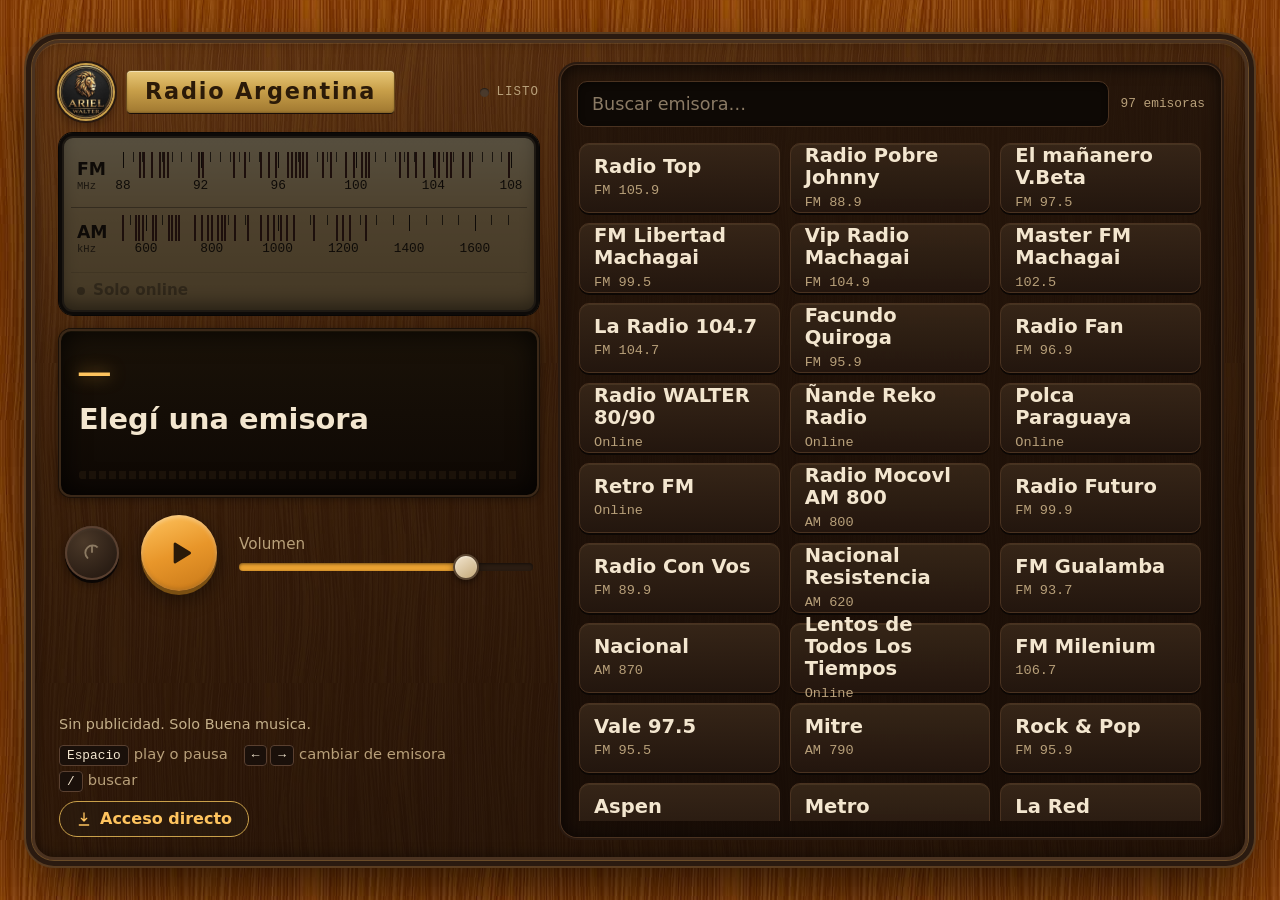
==== commit b043e896: "Add files via upload" ====
--- a/index.html
+++ b/index.html
@@ -2,7 +2,7 @@
 <html lang="es">
 <head>
   <meta charset="UTF-8" />
-  <meta name="viewport" content="width=device-width, initial-scale=1, viewport-fit=cover, maximum-scale=1, user-scalable=no" />
+  <meta name="viewport" content="width=device-width, initial-scale=1, viewport-fit=cover" />
   <meta http-equiv="Cache-Control" content="no-cache, no-store, must-revalidate" />
   <meta http-equiv="Pragma" content="no-cache" />
   <meta name="theme-color" content="#0a1628" />
@@ -14,221 +14,128 @@
   <link rel="manifest" href="manifest.json" />
   <link rel="apple-touch-icon" href="icon-192.png" />
   <link rel="icon" type="image/png" sizes="192x192" href="icon-192.png" />
-    <script>
-    // PC (pantalla ancha): se usa la versión de escritorio, que es pc.html
-    // Para ver la versión celular en una PC: agregar ?vista=movil a la dirección
-    (function () {
-      var mq = window.matchMedia("(min-width: 900px)");
-      function go() {
-        if (mq.matches && !/[?&]vista=movil/.test(location.search)) location.replace("pc.html" + location.hash);
-      }
-      go();
-      if (mq.addEventListener) mq.addEventListener("change", go);
-    })();
-  </script>
-  <title>Radio Argentina</title>
-  <link rel="stylesheet" href="styles.css?v=24" />
+  <link rel="preload" href="fonts/barlow-condensed-latin-600-normal.woff2" as="font" type="font/woff2" crossorigin />
+  <link rel="preload" href="fonts/share-tech-mono-latin-400-normal.woff2" as="font" type="font/woff2" crossorigin />
+  <title>Radio Argentina · Cassette</title>
+  <link rel="stylesheet" href="styles.css?v=18" />
 </head>
 <body>
-  <div class="app" id="app">
+  <div class="app">
 
-    <!-- HEADER -->
     <header class="radio-header">
       <div class="brand">
-        <div class="brand-logo-wrap">
-          <img class="brand-logo" src="logo.webp" width="48" height="48" alt="Logo Ariel" decoding="async" />
-        </div>
+        <img class="brand-logo" src="logo.webp" width="54" height="54" alt="Logo de Ariel Walter" decoding="async" />
         <span class="brand-text">Radio Argentina</span>
       </div>
-      <button class="install-chip" id="shortcutBtn" type="button" title="Instalar / acceso directo"><span class="dl-ico">⬇</span> Instalar</button>
-      <div class="live-badge" id="liveBadge">
-        <span class="live-dot"></span>
-        <span class="live-text">EN VIVO</span>
-        <span class="signal-icon">📶</span>
-      </div>
+      <div class="status" id="status" role="status" aria-live="polite">LISTO</div>
     </header>
 
-    <!-- DIAL DORADO -->
-    <section class="dial-section">
-      <div class="dial-frame">
-        <div class="dial-glass" id="dialGlass">
-          <div class="dial-band fm-band">
-            <span class="dial-tag">FM<small>MHz</small></span>
-            <div class="dial-scale" id="scaleFm">
-              <span class="tick" data-f="88">88</span>
-              <span class="tick" data-f="92">92</span>
-              <span class="tick" data-f="96">96</span>
-              <span class="tick" data-f="100">100</span>
-              <span class="tick" data-f="104">104</span>
-              <span class="tick" data-f="108">108</span>
-              <i class="needle" id="needleFm"></i>
-            </div>
-          </div>
-          <div class="dial-band am-band">
-            <span class="dial-tag">AM<small>kHz</small></span>
-            <div class="dial-scale" id="scaleAm">
-              <span class="tick" data-f="530">530</span>
-              <span class="tick" data-f="700">700</span>
-              <span class="tick" data-f="900">900</span>
-              <span class="tick" data-f="1100">1100</span>
-              <span class="tick" data-f="1300">1300</span>
-              <span class="tick" data-f="1600">1600</span>
-              <i class="needle" id="needleAm"></i>
-            </div>
-          </div>
+    <!-- Dial: solo se ve en pantallas grandes -->
+    <section class="dial" aria-hidden="true">
+      <div class="dial-glass off" id="dialGlass">
+        <div class="dial-band" data-band="fm">
+          <span class="dial-tag">FM<small>MHz</small></span>
+          <div class="dial-scale" id="scaleFm"><i class="needle" id="needleFm"></i></div>
+        </div>
+        <div class="dial-band" data-band="am">
+          <span class="dial-tag">AM<small>kHz</small></span>
+          <div class="dial-scale" id="scaleAm"><i class="needle" id="needleAm"></i></div>
+        </div>
+        <div class="dial-online" id="dialOnline">Solo online</div>
+      </div>
+    </section>
+
+    <!-- Artwork grande solo móvil -->
+    <section class="mobile-art" id="mobileArt" aria-hidden="true">
+      <div class="art-card">
+        <div class="waveform" id="waveform">
+          <span></span><span></span><span></span><span></span><span></span>
+          <span></span><span></span><span></span><span></span>
         </div>
       </div>
     </section>
 
-    <!-- NOW PLAYING + VISUALIZER -->
-    <section class="now-playing-section">
-      <div class="station-info">
-        <h1 class="station-name" id="stationName">Elegí una emisora</h1>
-        <div class="station-freq" id="freq">—</div>
-      </div>
-      <div class="visualizer" id="visualizer">
-        <div class="bar"></div><div class="bar"></div><div class="bar"></div><div class="bar"></div>
-        <div class="bar"></div><div class="bar"></div><div class="bar"></div><div class="bar"></div>
-        <div class="bar"></div><div class="bar"></div><div class="bar"></div><div class="bar"></div>
-        <div class="bar"></div><div class="bar"></div><div class="bar"></div><div class="bar"></div>
-        <div class="bar"></div><div class="bar"></div><div class="bar"></div><div class="bar"></div>
-        <div class="bar"></div><div class="bar"></div><div class="bar"></div><div class="bar"></div>
+    <section class="display">
+      <div class="freq" id="freq">—</div>
+      <div class="station-name" id="stationName">Elegí una emisora</div>
+      <div class="now-playing" id="nowPlaying"></div>
+      <div class="vu-meter" aria-hidden="true">
+        <div class="vu-bar" id="vu"></div>
       </div>
     </section>
 
-    <!-- CONTROLS -->
-    <section class="controls-section">
-      <button class="ctrl-btn fav-btn" id="btnFav" title="Favorito" aria-label="Marcar favorito" aria-pressed="false">
-        <span class="star-icon">★</span>
-        <span class="fav-label">Favorita</span>
+    <!-- Barra de progreso visual (móvil) -->
+    <div class="mobile-progress" id="mobileProgress" aria-hidden="true">
+      <span class="prog-time" id="progStart">00:00</span>
+      <input type="range" id="progressBar" min="0" max="100" value="0" step="0.1" aria-label="Progreso" />
+      <span class="prog-time" id="progEnd">LIVE</span>
+    </div>
+
+    <section class="controls">
+      <button class="btn-power" id="btnPower" title="Encender / apagar" aria-label="Encender o apagar">
+        <svg class="power-svg" viewBox="0 0 24 24" aria-hidden="true">
+          <path fill="currentColor" d="M12 3a1 1 0 0 1 1 1v7a1 1 0 1 1-2 0V4a1 1 0 0 1 1-1zm5.657 2.343a1 1 0 0 1 0 1.414 7 7 0 1 0-9.9 9.9 1 1 0 1 1-1.414 1.414 9 9 0 1 1 12.728-12.728 1 1 0 0 1-1.414 0z"/>
+        </svg>
       </button>
-
-      <div class="transport">
-        <button class="ctrl-btn prev-btn" id="btnPrev" title="Anterior" aria-label="Emisora anterior">
-          <svg viewBox="0 0 24 24"><path fill="currentColor" d="M6 6h2v12H6zm3.5 6 8.5 6V6z"/></svg>
-        </button>
-        <button class="ctrl-btn play-btn" id="btnPlay" title="Reproducir / pausar" aria-label="Reproducir">
-          <svg class="ico-play" viewBox="0 0 24 24"><path fill="currentColor" d="M8 5.2v13.6a1 1 0 0 0 1.5.86l11-6.8a1 1 0 0 0 0-1.72l-11-6.8A1 1 0 0 0 8 5.2z"/></svg>
-          <svg class="ico-pause" viewBox="0 0 24 24"><path fill="currentColor" d="M7 4.5h3.6v15H7zM13.4 4.5H17v15h-3.4z"/></svg>
-        </button>
-        <button class="ctrl-btn next-btn" id="btnNext" title="Siguiente" aria-label="Emisora siguiente">
-          <svg viewBox="0 0 24 24"><path fill="currentColor" d="M16 18h2V6h-2zm-11-6 8.5-6v12z"/></svg>
-        </button>
+      <button class="btn-prev" id="btnPrev" title="Anterior" aria-label="Emisora anterior">
+        <svg viewBox="0 0 24 24" aria-hidden="true"><path fill="currentColor" d="M6 6h2v12H6zm3.5 6 8.5 6V6z"/></svg>
+      </button>
+      <button class="btn-play" id="btnPlay" title="Reproducir / pausar" aria-label="Reproducir">
+        <span id="playIcon" class="play-icon">
+          <svg class="ico-play" viewBox="0 0 24 24" aria-hidden="true"><path fill="currentColor" d="M8 5.2v13.6a1 1 0 0 0 1.5.86l11-6.8a1 1 0 0 0 0-1.72l-11-6.8A1 1 0 0 0 8 5.2z"/></svg>
+          <svg class="ico-pause" viewBox="0 0 24 24" aria-hidden="true"><path fill="currentColor" d="M7 4.5h3.6v15H7zM13.4 4.5H17v15h-3.4z"/></svg>
+        </span>
+      </button>
+      <button class="btn-next" id="btnNext" title="Siguiente" aria-label="Emisora siguiente">
+        <svg viewBox="0 0 24 24" aria-hidden="true"><path fill="currentColor" d="M16 18h2V6h-2zm-11-6 8.5-6v12z"/></svg>
+      </button>
+      <button class="btn-fav" id="btnFav" title="Favorito" aria-label="Marcar favorito" aria-pressed="false">
+        <svg class="ico-heart" viewBox="0 0 24 24" aria-hidden="true"><path fill="currentColor" d="M12 21.35l-1.45-1.32C5.4 15.36 2 12.28 2 8.5 2 5.42 4.42 3 7.5 3c1.74 0 3.41.81 4.5 2.09C13.09 3.81 14.76 3 16.5 3 19.58 3 22 5.42 22 8.5c0 3.78-3.4 6.86-8.55 11.54L12 21.35z"/></svg>
+      </button>
+      <div class="volume-wrap">
+        <label for="volume">Volumen</label>
+        <input type="range" id="volume" min="0" max="100" value="80" />
       </div>
-
-      <button class="ctrl-btn eq-btn" id="btnEq" title="Ecualizador" aria-label="Abrir ecualizador">
-        <span class="eq-icon">▐▌▐</span>
-        <span class="eq-label">Ecualizador</span>
-      </button>
     </section>
 
-    <!-- STATUS BAR -->
-    <div class="status-bar">
-      <div class="conn-status">
-        <span class="wifi-icon">📡</span>
-        <span id="connText">Desconectado</span>
-        <span class="bitrate" id="bitrate">—</span>
+    <!-- Fecha y hora (móvil) -->
+    <div class="mobile-now" id="mobileNow">
+      <div class="mn-info">
+        <div class="mn-name" id="mnDate">Cargando fecha…</div>
+        <div class="mn-meta" id="mnTime">--:--:--</div>
       </div>
-      <div class="timer-wrap">
-        <span class="clock-icon">⏱</span>
-        <span id="liveTimer">00:00:00</span>
-      </div>
+      <button class="btn-fav-mini" id="btnFavMini" title="Favorito" aria-label="Marcar favorito" aria-pressed="false">
+        <svg viewBox="0 0 24 24" aria-hidden="true"><path fill="currentColor" d="M12 21.35l-1.45-1.32C5.4 15.36 2 12.28 2 8.5 2 5.42 4.42 3 7.5 3c1.74 0 3.41.81 4.5 2.09C13.09 3.81 14.76 3 16.5 3 19.58 3 22 5.42 22 8.5c0 3.78-3.4 6.86-8.55 11.54L12 21.35z"/></svg>
+      </button>
     </div>
 
-    <!-- SEARCH + FILTERS -->
-    <div class="search-filters">
-      <div class="search-wrap">
-        <span class="search-icon">🔍</span>
-        <input type="search" id="stationSearch" class="station-search" placeholder="Buscar emisora..." aria-label="Buscar emisora" autocomplete="off" />
+    <section class="presets">
+      <div class="presets-header">
+        <input type="search" id="stationSearch" class="station-search" placeholder="Buscar emisora…" aria-label="Buscar emisora" autocomplete="off" />
+        <span class="station-count" id="stationCount" aria-live="polite"></span>
       </div>
-      <div class="filter-btns">
-        <button class="filter-btn active" data-filter="all" id="filterAll">Todas</button>
-        <button class="filter-btn" data-filter="fav" id="filterFav">
-          <span>★</span> Fav.
-        </button>
-        <button class="filter-btn" data-filter="chaco" id="filterChaco">
-          <span>📍</span> Chaco
-        </button>
+      <div class="preset-grid" id="presetGrid">
+        <!-- se llenan por JS -->
       </div>
-    </div>
-
-    <!-- STATION LIST -->
-    <section class="station-list" id="stationList">
-      <!-- filled by JS -->
+      <p class="empty" id="emptyMsg" hidden>No hay emisoras con ese nombre. Probá con otra palabra o con la frecuencia, por ejemplo 95.9.</p>
     </section>
 
-    <!-- BOTTOM NAV -->
-    <nav class="bottom-nav">
-      <button class="nav-btn" data-panel="opciones" id="navOpciones">
-        <span class="nav-icon">⚙</span>
-        <span class="nav-label">Opciones</span>
-      </button>
-      <button class="nav-btn" data-panel="temporizador" id="navTemporizador">
-        <span class="nav-icon">⏱</span>
-        <span class="nav-label">Temporizador</span>
-      </button>
-      <button class="nav-btn active" data-panel="ecualizador" id="navEq">
-        <span class="nav-icon">📊</span>
-        <span class="nav-label">Ecualizador</span>
-      </button>
-      <button class="nav-btn" data-panel="misradios" id="navMisRadios">
-        <span class="nav-icon">♥</span>
-        <span class="nav-label">Mis Radios</span>
-      </button>
-      <button class="nav-btn" data-panel="acerca" id="navAcerca">
-        <span class="nav-icon">ℹ</span>
-        <span class="nav-label">Acerca de</span>
-      </button>
-    </nav>
-
-    <!-- EQUALIZER PANEL (overlay) -->
-    <div class="eq-panel" id="eqPanel" hidden>
-      <div class="eq-header">
-        <h2>Ecualizador</h2>
-        <button class="eq-close" id="eqClose" aria-label="Cerrar">✕</button>
-      </div>
-      <div class="eq-presets">
-        <button class="eq-preset active" data-preset="flat">Plano</button>
-        <button class="eq-preset" data-preset="bass">Bajos</button>
-        <button class="eq-preset" data-preset="treble">Agudos</button>
-        <button class="eq-preset" data-preset="voice">Voz</button>
-        <button class="eq-preset" data-preset="rock">Rock</button>
-      </div>
-      <div class="eq-curve-wrap" aria-hidden="true">
-        <svg class="eq-curve" id="eqCurve" viewBox="0 0 300 84" preserveAspectRatio="none">
-          <line class="eq-zero" x1="0" y1="42" x2="300" y2="42"></line>
-          <path class="eq-fill" id="eqCurveFill" d=""></path>
-          <path class="eq-line" id="eqCurveLine" d=""></path>
-        </svg>
-      </div>
-      <p class="eq-note" id="eqNote" hidden>Esta emisora no permite ecualizar el sonido. Probá con otra, el resto sí funciona.</p>
-      <div class="eq-sliders" id="eqSliders">
-        <!-- filled by JS: 60, 150, 400, 1000, 2400, 6000, 15000 Hz -->
-      </div>
-      <div class="eq-actions">
-        <button class="eq-reset" id="eqReset">Restablecer</button>
-      </div>
-    </div>
-
-    <!-- OPTIONS / OTHER PANELS (simple overlays) -->
-    <div class="side-panel" id="sidePanel" hidden>
-      <div class="side-header">
-        <h2 id="sideTitle">Opciones</h2>
-        <button class="side-close" id="sideClose" aria-label="Cerrar">✕</button>
-      </div>
-      <div class="side-body" id="sideBody"></div>
-    </div>
-
+    <footer class="footer">
+      <p class="footer-note">Sin publicidad. Solo Buena musica.</p>
+      <p class="kbd-hints">
+        <span><kbd>Espacio</kbd>play o pausa</span>
+        <span><kbd>←</kbd><kbd>→</kbd>cambiar de emisora</span>
+        <span><kbd>/</kbd>buscar</span>
+      </p>
+      <button class="shortcut-btn" id="shortcutBtn" type="button"><svg viewBox="0 0 24 24" fill="none" stroke="currentColor" stroke-width="2" stroke-linecap="round" stroke-linejoin="round" aria-hidden="true"><path d="M12 3v12m0 0-4-4m4 4 4-4M5 21h14"/></svg>Acceso directo</button>
+    </footer>
   </div>
-
-  <audio id="player" preload="none" crossorigin="anonymous"></audio>
-  <script src="app.js?v=24"></script>
 
   <dialog class="sheet" id="shortcutDialog" aria-labelledby="shortcutTitle">
     <div class="sheet-head">
       <div>
-        <h2 id="shortcutTitle">Acceso directo / Instalar</h2>
-        <p>Abrí Radio Argentina con un toque, sin buscar la página.</p>
+        <h2 id="shortcutTitle">Acceso directo</h2>
+        <p>Abrí Radio AR con un toque, sin buscar la página.</p>
       </div>
       <button class="sheet-close" id="shortcutClose" type="button" aria-label="Cerrar">✕</button>
     </div>
@@ -253,5 +160,7 @@
     <p class="sheet-msg" id="shortcutMsg" role="status" aria-live="polite"></p>
   </dialog>
 
+  <audio id="player" preload="none"></audio>
+  <script src="app.js?v=18"></script>
 </body>
 </html>
--- a/styles.css
+++ b/styles.css
@@ -1,1881 +1,1389 @@
 /* ==========================================================
-   Radio Argentina — Réplica visual de la imagen de referencia
-   Colores, tipografía, dial dorado, tags de estaciones, glow
+   Radio Argentina — Estilo radio antigua de madera
+   Textura de madera, dial ámbar y acentos de latón.
+   Celular: reproductor con lista. PC: equipo completo.
    ========================================================== */
 
-@import url('https://fonts.googleapis.com/css2?family=Orbitron:wght@500;700&family=Exo+2:wght@500;600;700&family=Roboto:wght@400;500;700&display=swap');
-
-/* ---- Tipografías guardadas dentro de la app (se usan solo en la versión celular) ---- */
-@font-face { font-family: "RA Exo"; font-style: italic; font-weight: 700; font-display: swap; src: url("fonts/exo-2-latin-700-italic.woff2") format("woff2"); }
-@font-face { font-family: "RA Exo"; font-style: italic; font-weight: 800; font-display: swap; src: url("fonts/exo-2-latin-800-italic.woff2") format("woff2"); }
-@font-face { font-family: "RA Sans"; font-style: normal; font-weight: 400; font-display: swap; src: url("fonts/open-sans-latin-400-normal.woff2") format("woff2"); }
-@font-face { font-family: "RA Sans"; font-style: normal; font-weight: 600; font-display: swap; src: url("fonts/open-sans-latin-600-normal.woff2") format("woff2"); }
-@font-face { font-family: "RA Sans"; font-style: normal; font-weight: 700; font-display: swap; src: url("fonts/open-sans-latin-700-normal.woff2") format("woff2"); }
-@font-face { font-family: "RA Sans"; font-style: normal; font-weight: 800; font-display: swap; src: url("fonts/open-sans-latin-800-normal.woff2") format("woff2"); }
+/* Tipografías (fallback si no cargan) */
+@font-face {
+  font-family: "Barlow Condensed";
+  font-style: normal; font-weight: 500; font-display: swap;
+  src: url("fonts/barlow-condensed-latin-500-normal.woff2") format("woff2");
+}
+@font-face {
+  font-family: "Barlow Condensed";
+  font-style: normal; font-weight: 600; font-display: swap;
+  src: url("fonts/barlow-condensed-latin-600-normal.woff2") format("woff2");
+}
+@font-face {
+  font-family: "Barlow Condensed";
+  font-style: normal; font-weight: 700; font-display: swap;
+  src: url("fonts/barlow-condensed-latin-700-normal.woff2") format("woff2");
+}
+@font-face {
+  font-family: "Share Tech Mono";
+  font-style: normal; font-weight: 400; font-display: swap;
+  src: url("fonts/share-tech-mono-latin-400-normal.woff2") format("woff2");
+}
 
 :root {
-  --bg-deep: #020b18;
-  --bg: #071525;
-  --bg-card: #0a1c33;
-  --bg-elevated: #0d2440;
-  --line: #1a3a5c;
-  --gold: #e8b84a;
-  --gold-hi: #ffd76a;
-  --gold-dark: #b8862d;
-  --gold-metal: linear-gradient(145deg, #f0d080 0%, #c9a04a 35%, #8a6a2a 70%, #d4b86a 100%);
-  --blue: #1e90ff;
-  --blue-hi: #4db8ff;
-  --cyan: #00e5ff;
-  --cyan-soft: #00c4e0;
-  --text: #f0f7ff;
-  --muted: #7a9bb8;
-  --green: #2ee59d;
-  --orange: #ff8c1a;
-  --orange-hi: #ffb040;
-  --red: #ff3b5c;
-  --font-title: "Exo 2", "Orbitron", system-ui, sans-serif;
-  --font: "Roboto", system-ui, -apple-system, "Segoe UI", sans-serif;
-  --mono: "Roboto Mono", ui-monospace, monospace;
+  --bg: #1a100a;
+  --lcd-bg: #0e0804;
+  --line: #4a3220;
+  --ivory: #f3e6cf;
+  --muted: #b8a07a;
+  --amber: #e8a030;
+  --amber-hi: #ffc45e;
+  --brass: #c9a04a;
+  --brass-dark: #8a6a2a;
+  --led: #6fdc8c;
+  --red: #e5594d;
+  --wood-dark: #2c1a0e;
+  --wood-mid: #5c3a22;
+  --font: "Barlow Condensed", "Arial Narrow", "Roboto Condensed", "Helvetica Neue", system-ui, sans-serif;
+  --mono: "Share Tech Mono", "SFMono-Regular", Consolas, "Liberation Mono", ui-monospace, monospace;
+  --wood: url("wood-texture.jpg");
 }
 
 *, *::before, *::after { box-sizing: border-box; margin: 0; padding: 0; }
 [hidden] { display: none !important; }
 
-html, body {
-  height: 100%;
-  overflow: hidden;
-  background: var(--bg-deep);
-  color: var(--text);
+html, body { height: 100%; }
+
+body {
   font-family: var(--font);
+  font-size: 1.0625rem;
+  font-weight: 500;
+  line-height: 1.3;
+  background-color: #0d0704;
+  background-image:
+    radial-gradient(ellipse 80% 60% at 50% 20%, rgba(60,40,20,0.4) 0%, transparent 70%),
+    var(--wood);
+  background-size: auto, 360px 360px;
+  background-repeat: no-repeat, repeat;
+  color: var(--ivory);
+  -webkit-font-smoothing: antialiased;
   -webkit-tap-highlight-color: transparent;
-  user-select: none;
-}
-
-body {
-  display: flex;
-  justify-content: center;
-  align-items: stretch;
-}
-
+  overscroll-behavior: none;
+}
+
+button, input { font: inherit; color: inherit; }
+button { cursor: pointer; border: 0; background: none; -webkit-user-select: none; user-select: none; }
+
+:focus-visible { outline: 2px solid var(--amber-hi); outline-offset: 2px; }
+
+/* ===== Celular (base) ===== */
 .app {
-  width: 100%;
-  max-width: 430px;
-  height: 100%;
-  max-height: 100dvh;
   display: flex;
   flex-direction: column;
+  height: 100vh;
+  height: 100dvh;
+  max-width: 560px;
+  margin: 0 auto;
+  overflow: hidden;
+  padding: env(safe-area-inset-top) env(safe-area-inset-right) env(safe-area-inset-bottom) env(safe-area-inset-left);
   background:
-    radial-gradient(ellipse 120% 80% at 50% -10%, rgba(30,100,200,0.25) 0%, transparent 55%),
-    linear-gradient(180deg, #0a1a32 0%, #061222 45%, #030d1a 100%);
-  position: relative;
-  overflow: hidden;
-  border-left: 1px solid rgba(232,184,74,0.18);
-  border-right: 1px solid rgba(232,184,74,0.18);
-  box-shadow: 0 0 80px rgba(0,0,0,0.7);
-}
-
-/* ========== HEADER ========== */
+    linear-gradient(180deg, rgba(40,25,15,0.85) 0%, rgba(20,12,8,0.92) 100%),
+    var(--wood);
+  background-size: auto, 280px 280px;
+  background-repeat: no-repeat, repeat;
+  box-shadow: inset 0 0 0 1px rgba(80,55,30,0.5);
+}
+
 .radio-header {
   display: flex;
   align-items: center;
   justify-content: space-between;
-  padding: 12px 14px 8px;
-  flex-shrink: 0;
-  background: linear-gradient(180deg, rgba(8,30,60,0.95) 0%, transparent 100%);
+  padding: 14px 18px 8px;
+}
+
+.brand { display: flex; align-items: center; gap: 10px; }
+.brand-logo {
+  flex: none;
+  display: block;
+  width: 38px;
+  height: 38px;
+  border-radius: 50%;
+  pointer-events: none;
+  -webkit-user-select: none;
+  user-select: none;
+  box-shadow: 0 0 0 2px var(--brass-dark), 0 3px 10px rgba(0,0,0,0.55);
+}
+.brand-text {
+  font-weight: 700;
+  font-size: 1.35rem;
+  letter-spacing: 0.04em;
+  color: var(--amber-hi);
+  text-shadow: 0 1px 2px rgba(0,0,0,0.6);
+}
+
+.status {
+  display: inline-flex;
+  align-items: center;
+  gap: 8px;
+  font-family: var(--mono);
+  font-size: 0.78rem;
+  letter-spacing: 0.08em;
+  color: var(--muted);
+}
+.status::before {
+  content: "";
+  width: 9px; height: 9px;
+  border-radius: 50%;
+  background: #4a3a2c;
+  box-shadow: inset 0 1px 1px rgba(0,0,0,0.5);
+}
+.status.on { color: var(--ivory); }
+.status.on::before { background: var(--led); box-shadow: 0 0 8px var(--led); }
+.status.wait { color: var(--ivory); }
+.status.wait::before { background: var(--amber); box-shadow: 0 0 8px var(--amber); }
+.status.error { color: var(--red); }
+.status.error::before { background: var(--red); box-shadow: 0 0 8px var(--red); }
+
+/* Dial: ventanita con escala FM y AM */
+.dial { display: block; margin: 8px 14px 0; }
+
+.dial-glass {
   position: relative;
-}
-
-.radio-header::after {
+  padding: 8px 10px 10px;
+  border-radius: 12px;
+  color: #2b1a08;
+  background:
+    linear-gradient(180deg, #f8d07a 0%, #e8a840 45%, #d09028 100%);
+  box-shadow:
+    inset 0 0 0 3px #3a2818,
+    inset 0 0 0 5px var(--brass),
+    inset 0 10px 18px rgba(255,255,255,0.25),
+    inset 0 -12px 20px rgba(100,50,0,0.35),
+    0 0 0 1px #1a1008,
+    0 4px 16px rgba(0,0,0,0.4),
+    0 0 30px rgba(232,160,48,0.18);
+  transition: filter 0.5s ease, box-shadow 0.5s ease;
+}
+.dial-glass.off {
+  filter: brightness(0.38) saturate(0.5);
+  box-shadow:
+    inset 0 0 0 3px #2a1a0c,
+    inset 0 0 0 5px #5a4020,
+    inset 0 -10px 18px rgba(0,0,0,0.45),
+    0 0 0 1px #1a1008;
+}
+
+.dial-band {
+  display: grid;
+  grid-template-columns: 36px 1fr;
+  align-items: center;
+  padding: 4px 0;
+  transition: opacity 0.35s ease;
+}
+.dial-band + .dial-band { border-top: 1px solid rgba(43,26,8,0.4); }
+.dial-band.dim { opacity: 0.45; }
+
+.dial-tag {
+  display: flex;
+  flex-direction: column;
+  padding-left: 4px;
+  font-weight: 700;
+  font-size: 0.95rem;
+  line-height: 1;
+}
+.dial-tag small {
+  margin-top: 3px;
+  font-family: var(--mono);
+  font-size: 0.58rem;
+  font-weight: 400;
+  opacity: 0.8;
+}
+
+.dial-scale { position: relative; height: 34px; margin: 0 10px 0 12px; }
+.dial-scale .tick {
+  position: absolute;
+  top: 0;
+  width: 1px; height: 7px;
+  background: #2b1a08;
+  opacity: 0.8;
+}
+.dial-scale .tick.major { height: 12px; opacity: 1; }
+.dial-scale .tick.st { width: 1.5px; height: 18px; background: #6b2010; opacity: 1; }
+.dial-scale .lbl {
+  position: absolute;
+  top: 20px;
+  transform: translateX(-50%);
+  font-family: var(--mono);
+  font-size: 0.66rem;
+  line-height: 1;
+}
+.dial-scale .needle {
+  position: absolute;
+  top: -3px; bottom: -3px;
+  left: 0;
+  width: 2px;
+  margin-left: -1px;
+  background: #c1281c;
+  box-shadow: 0 0 6px rgba(193,40,28,0.7);
+  opacity: 0;
+  transition: left 0.5s cubic-bezier(0.25, 0.8, 0.25, 1), opacity 0.3s ease;
+}
+.dial-scale .needle.on { opacity: 1; }
+
+.dial-online {
+  display: none;
+  align-items: center;
+  gap: 8px;
+  margin-top: 2px;
+  padding: 8px 6px 0;
+  border-top: 1px solid rgba(43,26,8,0.35);
+  font-size: 0.95rem;
+  font-weight: 600;
+  opacity: 0.4;
+  transition: opacity 0.3s ease;
+}
+.dial-online::before { content: ""; width: 8px; height: 8px; border-radius: 50%; background: #2b1a08; }
+.dial-online.on { opacity: 1; }
+.dial-online.on::before { background: #c1281c; box-shadow: 0 0 6px rgba(193,40,28,0.8); }
+
+/* Display tipo LCD vintage */
+.display {
+  display: flex;
+  flex-direction: column;
+  gap: 2px;
+  min-height: 0;
+  margin: 8px 14px 0;
+  padding: 12px 16px;
+  border-radius: 10px;
+  border: 2px solid #3a2818;
+  background:
+    linear-gradient(180deg, #1a1208 0%, var(--lcd-bg) 100%);
+  box-shadow:
+    inset 0 0 28px rgba(0,0,0,0.85),
+    inset 0 1px 0 rgba(255,196,94,0.08),
+    0 0 0 1px #1a1008,
+    0 2px 8px rgba(0,0,0,0.4);
+}
+
+.freq {
+  font-family: var(--mono);
+  font-size: 2.45rem;
+  line-height: 1.05;
+  letter-spacing: 0.03em;
+  color: var(--amber-hi);
+  text-shadow: 0 0 16px rgba(242,169,59,0.55);
+}
+
+.station-name {
+  min-height: 1.2em;
+  font-weight: 600;
+  font-size: 1.45rem;
+  line-height: 1.15;
+}
+
+.now-playing {
+  min-height: 1.3em;
+  font-size: 1rem;
+  color: #c9a062;
+  overflow-wrap: anywhere;
+}
+.now-playing.has-meta { color: var(--amber-hi); }
+
+.vu-meter {
+  height: 8px;
+  margin-top: auto;
+  padding-top: 0;
+  background: #1b1209;
+  border-radius: 2px;
+  overflow: hidden;
+  -webkit-mask-image: repeating-linear-gradient(90deg, #000 0 7px, transparent 7px 10px);
+          mask-image: repeating-linear-gradient(90deg, #000 0 7px, transparent 7px 10px);
+}
+.vu-bar {
+  height: 100%;
+  width: 0;
+  background: linear-gradient(90deg, var(--amber), var(--amber-hi));
+  transition: width 0.14s ease;
+}
+
+/* Controles — perillas tipo radio antigua */
+.controls {
+  display: flex;
+  align-items: center;
+  gap: 16px;
+  padding: 16px 18px 12px;
+}
+
+.btn-power, .btn-play {
+  flex: none;
+  display: grid;
+  place-items: center;
+  border-radius: 50%;
+  transition: transform 0.12s ease, box-shadow 0.2s ease, color 0.2s ease;
+}
+
+.btn-power {
+  width: 48px; height: 48px;
+  color: #8c7a62;
+  background:
+    radial-gradient(circle at 35% 30%, #4a3828 0%, #2a1d14 70%);
+  box-shadow:
+    inset 0 0 0 2px #5a4030,
+    inset 0 2px 4px rgba(255,255,255,0.08),
+    0 3px 0 #0b0604,
+    0 4px 10px rgba(0,0,0,0.4);
+}
+.btn-power .power-svg { width: 22px; height: 22px; }
+.btn-power.active {
+  color: var(--led);
+  box-shadow:
+    inset 0 0 0 2px #3d5a43,
+    inset 0 2px 4px rgba(255,255,255,0.1),
+    0 0 16px rgba(111,220,140,0.35),
+    0 3px 0 #0b0604;
+}
+
+.btn-play {
+  width: 68px; height: 68px;
+  color: #2b1a08;
+  background: linear-gradient(160deg, #ffc45e 0%, #e8962a 50%, #c87818 100%);
+  box-shadow:
+    0 4px 0 #7a4f12,
+    0 8px 20px rgba(0,0,0,0.45),
+    inset 0 2px 4px rgba(255,255,255,0.35),
+    inset 0 -2px 4px rgba(0,0,0,0.15);
+}
+.play-icon { display: grid; place-items: center; }
+.btn-play svg { width: 28px; height: 28px; }
+.btn-play .ico-pause { display: none; }
+.btn-play.is-playing .ico-play { display: none; }
+.btn-play.is-playing .ico-pause { display: block; }
+
+.btn-power:active, .btn-play:active { transform: translateY(2px); }
+
+.volume-wrap {
+  flex: 1;
+  min-width: 0;
+  display: flex;
+  flex-direction: column;
+  gap: 8px;
+}
+.volume-wrap label { font-size: 0.95rem; color: var(--muted); }
+
+#volume {
+  --vol: 80%;
+  -webkit-appearance: none;
+  appearance: none;
+  width: 100%;
+  height: 8px;
+  border-radius: 4px;
+  background: linear-gradient(90deg, var(--amber) var(--vol), #2a1c12 var(--vol));
+  box-shadow: inset 0 1px 3px rgba(0,0,0,0.5);
+}
+#volume::-webkit-slider-thumb {
+  -webkit-appearance: none;
+  width: 26px; height: 26px;
+  border-radius: 50%;
+  background: linear-gradient(145deg, #f3e6cf, #c4a878);
+  border: 2px solid #5a4632;
+  box-shadow: 0 2px 6px rgba(0,0,0,0.5), inset 0 1px 2px rgba(255,255,255,0.4);
+}
+#volume::-moz-range-track { background: transparent; height: 8px; }
+#volume::-moz-range-thumb {
+  width: 24px; height: 24px;
+  border-radius: 50%;
+  background: linear-gradient(145deg, #f3e6cf, #c4a878);
+  border: 2px solid #5a4632;
+}
+
+/* Lista de emisoras */
+.presets {
+  flex: 1;
+  min-height: 0;
+  display: flex;
+  flex-direction: column;
+  padding-top: 6px;
+}
+
+.presets-header {
+  display: flex;
+  align-items: center;
+  gap: 12px;
+  padding: 0 14px 10px;
+}
+
+.station-search {
+  flex: 1;
+  min-width: 0;
+  height: 44px;
+  padding: 0 14px;
+  border-radius: 10px;
+  border: 1px solid var(--line);
+  background: rgba(18,11,7,0.85);
+  font-size: 1.05rem;
+  outline: none;
+  box-shadow: inset 0 2px 6px rgba(0,0,0,0.4);
+}
+.station-search::placeholder { color: #8a7a64; }
+.station-search:focus {
+  border-color: var(--brass);
+  box-shadow: 0 0 0 3px rgba(201,160,74,0.2), inset 0 2px 6px rgba(0,0,0,0.4);
+}
+
+.station-count {
+  font-family: var(--mono);
+  font-size: 0.8rem;
+  color: var(--muted);
+  white-space: nowrap;
+}
+
+.preset-grid {
+  flex: 1;
+  min-height: 0;
+  overflow-y: auto;
+  border-top: 1px solid var(--line);
+  overscroll-behavior: contain;
+  -webkit-overflow-scrolling: touch;
+  scrollbar-width: thin;
+  scrollbar-color: #5a4030 transparent;
+}
+
+.preset-btn {
+  position: relative;
+  display: flex;
+  width: 100%;
+  align-items: center;
+  justify-content: space-between;
+  gap: 12px;
+  min-height: 54px;
+  padding: 0 18px;
+  text-align: left;
+  border-bottom: 1px solid rgba(38,25,17,0.8);
+  background: transparent;
+  transition: background 0.15s ease;
+}
+.preset-btn .p-name { font-weight: 600; font-size: 1.2rem; line-height: 1.15; }
+.preset-btn .p-freq { flex: none; font-family: var(--mono); font-size: 0.85rem; color: var(--muted); }
+
+.preset-btn.active {
+  background: linear-gradient(90deg, rgba(232,160,48,0.18), rgba(232,160,48,0.06));
+}
+.preset-btn.active::before {
   content: "";
   position: absolute;
-  left: 10%;
-  right: 10%;
-  bottom: 0;
-  height: 1px;
-  background: linear-gradient(90deg, transparent, rgba(0,180,255,0.5), transparent);
-}
-
-.brand {
-  display: flex;
-  align-items: center;
-  gap: 10px;
-}
-
-.brand-logo-wrap {
-  width: 48px;
-  height: 48px;
-  border-radius: 50%;
-  background: radial-gradient(circle at 30% 25%, #ffe08a, #c9a04a 55%, #6a4a18 100%);
-  display: grid;
-  place-items: center;
-  box-shadow:
-    0 0 0 2px #e8b84a,
-    0 0 14px rgba(232,184,74,0.55),
-    inset 0 2px 6px rgba(255,255,255,0.35);
-  overflow: hidden;
-  flex-shrink: 0;
-}
-
-.brand-logo {
-  width: 42px;
-  height: 42px;
-  object-fit: cover;
-  border-radius: 50%;
-}
-
-.brand-text {
-  font-family: var(--font-title);
-  font-size: 1.42rem;
-  font-weight: 700;
-  letter-spacing: 0.4px;
-  color: #fff;
-  text-shadow:
-    0 0 12px rgba(100,180,255,0.5),
-    0 1px 2px rgba(0,0,0,0.6);
-}
-
-.live-badge {
-  display: flex;
-  align-items: center;
-  gap: 6px;
-  background: rgba(0,20,40,0.7);
-  border: 1px solid rgba(46,229,157,0.45);
-  border-radius: 20px;
-  padding: 5px 11px 5px 9px;
-  font-size: 0.7rem;
-  font-weight: 700;
-  letter-spacing: 0.7px;
-  color: var(--green);
-  box-shadow: 0 0 12px rgba(46,229,157,0.2);
-}
-
-.live-dot {
-  width: 8px;
-  height: 8px;
-  border-radius: 50%;
-  background: var(--green);
-  box-shadow: 0 0 8px var(--green);
-  animation: pulse 1.5s ease-in-out infinite;
-}
-
-@keyframes pulse {
-  0%, 100% { opacity: 1; transform: scale(1); }
-  50% { opacity: 0.55; transform: scale(0.82); }
-}
-
-.signal-icon { font-size: 0.8rem; opacity: 0.85; }
-
-/* ========== DIAL DORADO ========== */
-.dial-section {
-  padding: 6px 12px 6px;
-  flex-shrink: 0;
-}
-
-.dial-frame {
-  background: var(--gold-metal);
-  border-radius: 16px;
-  padding: 3px;
-  box-shadow:
-    0 6px 20px rgba(0,0,0,0.55),
-    inset 0 1px 0 rgba(255,255,255,0.45),
-    inset 0 -2px 4px rgba(0,0,0,0.35);
-  position: relative;
-}
-
-.dial-frame::before {
-  content: "";
-  position: absolute;
-  inset: 0;
-  border-radius: 16px;
-  border: 1px solid rgba(255,255,255,0.25);
-  pointer-events: none;
-}
-
-.dial-glass {
-  background: linear-gradient(180deg, #f8ecc0 0%, #e8d090 40%, #d4b86a 100%);
-  border-radius: 13px;
-  padding: 9px 12px 7px;
-  position: relative;
-  overflow: hidden;
-  box-shadow: inset 0 2px 8px rgba(0,0,0,0.12);
-}
-
-.dial-band {
-  display: flex;
-  align-items: center;
-  gap: 6px;
-  margin-bottom: 5px;
-  position: relative;
-}
-
-.dial-band:last-child { margin-bottom: 0; }
-
-.dial-tag {
-  font-family: var(--font-title);
-  font-size: 0.62rem;
-  font-weight: 700;
-  color: #3a2a08;
-  width: 30px;
-  text-align: center;
-  line-height: 1.15;
-  text-shadow: 0 1px 0 rgba(255,255,255,0.3);
-}
-
-.dial-tag small {
-  display: block;
-  font-size: 0.48rem;
-  font-weight: 600;
-  opacity: 0.8;
-}
-
-.dial-scale {
-  flex: 1;
-  height: 24px;
-  position: relative;
-  background: linear-gradient(180deg, rgba(0,0,0,0.06) 0%, transparent 60%);
-  border-radius: 4px;
-}
-
-.dial-scale::before {
-  content: "";
-  position: absolute;
-  left: 2%;
-  right: 2%;
-  top: 4px;
-  height: 8px;
-  background-image:
-    repeating-linear-gradient(90deg,
-      #3a2a08 0px, #3a2a08 1px,
-      transparent 1px, transparent 4.5%);
-  opacity: 0.55;
-}
-
-.dial-scale .tick {
-  position: absolute;
-  bottom: 1px;
-  font-size: 0.58rem;
-  font-weight: 700;
-  color: #3a2a08;
-  transform: translateX(-50%);
-  text-shadow: 0 1px 0 rgba(255,255,255,0.25);
-}
-
-.fm-band .tick:nth-child(1) { left: 4%; }
-.fm-band .tick:nth-child(2) { left: 22%; }
-.fm-band .tick:nth-child(3) { left: 40%; }
-.fm-band .tick:nth-child(4) { left: 58%; }
-.fm-band .tick:nth-child(5) { left: 76%; }
-.fm-band .tick:nth-child(6) { left: 94%; }
-
-.am-band .tick:nth-child(1) { left: 4%; }
-.am-band .tick:nth-child(2) { left: 22%; }
-.am-band .tick:nth-child(3) { left: 40%; }
-.am-band .tick:nth-child(4) { left: 58%; }
-.am-band .tick:nth-child(5) { left: 76%; }
-.am-band .tick:nth-child(6) { left: 94%; }
-
-.needle {
-  position: absolute;
-  top: 0;
-  bottom: 0;
-  width: 2.5px;
-  background: linear-gradient(180deg, #ff3030, #b00000);
-  border-radius: 1px;
-  box-shadow: 0 0 8px rgba(255,40,40,0.85);
-  transform: translateX(-50%);
-  z-index: 3;
-  transition: left 0.5s cubic-bezier(0.22, 0.9, 0.3, 1);
-  left: 58%;
-}
-
-.needle::after {
-  content: "";
-  position: absolute;
-  top: -4px;
-  left: 50%;
-  transform: translateX(-50%);
-  width: 10px;
-  height: 10px;
-  border-radius: 50%;
-  background: radial-gradient(circle at 35% 35%, #ff6666, #e00000);
-  box-shadow: 0 0 10px #ff2020, 0 0 4px #ff0000;
-}
-
-/* ========== NOW PLAYING ========== */
-.now-playing-section {
-  padding: 6px 14px 4px;
-  text-align: center;
-  flex-shrink: 0;
-  position: relative;
-}
-
-.station-info {
-  margin-bottom: 2px;
-}
-
-.station-name {
-  font-family: var(--font-title);
-  font-size: 1.28rem;
-  font-weight: 700;
-  color: #fff;
-  letter-spacing: 0.3px;
-  line-height: 1.2;
-  text-shadow: 0 0 16px rgba(0,180,255,0.35);
-}
-
-.station-freq {
-  font-family: var(--font-title);
-  font-size: 1.15rem;
-  font-weight: 600;
-  color: var(--cyan);
-  margin-top: 1px;
-  letter-spacing: 0.6px;
-  text-shadow: 0 0 12px rgba(0,229,255,0.4);
-}
-
-.visualizer {
-  display: flex;
-  align-items: flex-end;
-  justify-content: center;
-  gap: 2.5px;
-  height: 52px;
-  margin: 4px auto 0;
-  max-width: 300px;
-  mask-image: linear-gradient(90deg, transparent 0%, #000 8%, #000 92%, transparent 100%);
-}
-
-.visualizer .bar {
+  left: 0; top: 0; bottom: 0;
   width: 4px;
-  height: 6px;
-  background: linear-gradient(180deg, #00f0ff 0%, #0088ff 70%, #0055cc 100%);
-  border-radius: 2px;
-  transition: height 0.07s ease;
-  box-shadow: 0 0 6px rgba(0,220,255,0.45);
-}
-
-.visualizer.playing .bar {
-  animation: barDance 0.55s ease-in-out infinite alternate;
-}
-
-.visualizer .bar:nth-child(odd)  { animation-delay: 0.04s; }
-.visualizer .bar:nth-child(even) { animation-delay: 0.12s; }
-.visualizer .bar:nth-child(3n)  { animation-delay: 0.07s; }
-.visualizer .bar:nth-child(4n)  { animation-delay: 0.18s; }
-.visualizer .bar:nth-child(5n)  { animation-delay: 0.09s; }
-.visualizer .bar:nth-child(7n)  { animation-delay: 0.15s; }
-
-@keyframes barDance {
-  0%   { height: 5px; opacity: 0.7; }
-  100% { height: 46px; opacity: 1; }
-}
-
-/* ========== CONTROLS ========== */
-.controls-section {
+  background: linear-gradient(180deg, var(--amber-hi), var(--amber));
+  box-shadow: 0 0 8px rgba(242,169,59,0.4);
+}
+.preset-btn.active .p-name { color: var(--amber-hi); }
+.preset-btn.active .p-freq { color: var(--amber); }
+.preset-btn.hidden { display: none; }
+
+.empty { padding: 28px 24px; color: var(--muted); text-align: center; }
+
+/* Pie */
+.footer {
   display: flex;
   align-items: center;
   justify-content: space-between;
-  padding: 4px 12px 6px;
-  flex-shrink: 0;
-  gap: 6px;
-}
-
-.ctrl-btn {
-  background: transparent;
-  border: none;
-  color: var(--text);
-  cursor: pointer;
-  display: flex;
-  flex-direction: column;
-  align-items: center;
-  gap: 3px;
-  padding: 4px;
-  border-radius: 14px;
-  transition: transform 0.12s;
-}
-
-.ctrl-btn:active { transform: scale(0.93); }
-
-.fav-btn {
-  width: 58px;
-  background: rgba(0,0,0,0.35);
-  border: 1px solid rgba(255,255,255,0.08);
-  border-radius: 14px;
-  padding: 8px 4px 6px;
-}
-
-.fav-btn .star-icon {
-  font-size: 1.55rem;
-  color: #5a6a7a;
-  line-height: 1;
-  transition: color 0.2s, text-shadow 0.2s, filter 0.2s;
-}
-
-.fav-btn[aria-pressed="true"] .star-icon {
-  color: #ffd700;
-  text-shadow: 0 0 12px rgba(255,215,0,0.8);
-  filter: drop-shadow(0 0 4px #ffd700);
-}
-
-.fav-label, .eq-label {
-  font-size: 0.6rem;
-  color: var(--muted);
-  font-weight: 600;
-  letter-spacing: 0.2px;
-}
-
-.eq-btn {
-  width: 64px;
-  background: rgba(0,40,80,0.5);
-  border: 1px solid rgba(0,200,255,0.35);
-  border-radius: 14px;
-  padding: 8px 4px 6px;
-  box-shadow: 0 0 12px rgba(0,180,255,0.15);
-}
-
-.eq-btn .eq-icon {
-  font-size: 1.15rem;
-  letter-spacing: -1.5px;
-  color: var(--cyan);
-  line-height: 1;
-  text-shadow: 0 0 8px rgba(0,229,255,0.5);
-}
-
-.transport {
-  display: flex;
-  align-items: center;
-  gap: 12px;
-}
-
-.prev-btn, .next-btn {
-  width: 46px;
-  height: 46px;
-  border-radius: 50%;
-  background: radial-gradient(circle at 35% 30%, #2a3a4a, #0a1520);
-  border: 2px solid rgba(232,184,74,0.45);
-  display: grid;
-  place-items: center;
-  color: #fff;
-  box-shadow: 0 3px 10px rgba(0,0,0,0.4), inset 0 1px 0 rgba(255,255,255,0.1);
-}
-
-.prev-btn svg, .next-btn svg {
-  width: 20px;
-  height: 20px;
-}
-
-.play-btn {
-  width: 68px;
-  height: 68px;
-  border-radius: 50%;
-  background: linear-gradient(145deg, #ffc050 0%, #ff8c1a 45%, #e07010 100%);
-  border: 3px solid rgba(255,220,150,0.5);
-  box-shadow:
-    0 0 24px rgba(255,140,30,0.55),
-    0 4px 12px rgba(0,0,0,0.4),
-    inset 0 2px 6px rgba(255,255,255,0.4),
-    inset 0 -2px 4px rgba(0,0,0,0.2);
-  display: grid;
-  place-items: center;
-  color: #fff;
-}
-
-.play-btn svg {
-  width: 28px;
-  height: 28px;
-  filter: drop-shadow(0 1px 2px rgba(0,0,0,0.3));
-}
-
-.play-btn .ico-pause { display: none; }
-.play-btn.playing .ico-play { display: none; }
-.play-btn.playing .ico-pause { display: block; }
-
-/* ========== STATUS BAR ========== */
-.status-bar {
-  display: flex;
-  align-items: center;
-  justify-content: space-between;
-  padding: 2px 16px 8px;
-  font-size: 0.72rem;
-  color: var(--muted);
-  flex-shrink: 0;
-}
-
-.conn-status {
-  display: flex;
-  align-items: center;
-  gap: 5px;
-}
-
-.conn-status .wifi-icon {
-  font-size: 0.95rem;
-  color: var(--cyan);
-  filter: drop-shadow(0 0 4px rgba(0,229,255,0.5));
-}
-
-.bitrate {
-  color: var(--green);
-  font-weight: 600;
-}
-
-.timer-wrap {
-  display: flex;
-  align-items: center;
-  gap: 4px;
-  font-variant-numeric: tabular-nums;
-  font-family: var(--mono);
-  font-size: 0.78rem;
-  color: var(--text);
-}
-
-/* ========== SEARCH + FILTERS ========== */
-.search-filters {
-  padding: 0 12px 8px;
-  flex-shrink: 0;
-  display: flex;
-  flex-direction: column;
-  gap: 8px;
-}
-
-.search-wrap {
-  display: flex;
-  align-items: center;
-  background: rgba(0,15,35,0.7);
-  border: 1px solid rgba(255,255,255,0.1);
-  border-radius: 22px;
-  padding: 0 14px;
-  height: 38px;
-  box-shadow: inset 0 1px 3px rgba(0,0,0,0.3);
-}
-
-.search-icon {
-  font-size: 0.9rem;
-  opacity: 0.55;
-  margin-right: 8px;
-}
-
-.station-search {
-  flex: 1;
-  background: transparent;
-  border: none;
-  outline: none;
-  color: var(--text);
-  font-size: 0.9rem;
-  height: 100%;
-}
-
-.station-search::placeholder { color: var(--muted); }
-
-.filter-btns {
-  display: flex;
-  gap: 8px;
-}
-
-.filter-btn {
-  flex: 1;
-  height: 34px;
-  border-radius: 18px;
-  border: 1px solid rgba(255,255,255,0.1);
-  background: rgba(0,20,45,0.6);
-  color: var(--muted);
-  font-size: 0.8rem;
-  font-weight: 600;
-  cursor: pointer;
-  display: flex;
-  align-items: center;
-  justify-content: center;
-  gap: 4px;
-  transition: all 0.2s;
-}
-
-.filter-btn.active {
-  background: linear-gradient(135deg, #1e90ff, #0a6ad4);
-  border-color: transparent;
-  color: #fff;
-  box-shadow: 0 4px 14px rgba(30,144,255,0.4);
-}
-
-/* ========== STATION LIST ========== */
-.station-list {
-  flex: 1;
-  overflow-y: auto;
-  overflow-x: hidden;
-  padding: 0 10px 72px;
-  -webkit-overflow-scrolling: touch;
-  scrollbar-width: thin;
-  scrollbar-color: var(--line) transparent;
-}
-
-.station-list::-webkit-scrollbar { width: 3px; }
-.station-list::-webkit-scrollbar-thumb { background: var(--line); border-radius: 3px; }
-
-.station-item {
-  display: flex;
-  align-items: center;
-  gap: 11px;
-  padding: 9px 11px;
-  margin-bottom: 5px;
-  background: rgba(8,25,48,0.65);
-  border: 1px solid rgba(255,255,255,0.06);
-  border-radius: 13px;
-  cursor: pointer;
-  transition: background 0.2s, border-color 0.2s, box-shadow 0.2s, transform 0.12s;
-}
-
-.station-item:active { transform: scale(0.985); }
-
-.station-item.active {
-  background: linear-gradient(90deg, rgba(0,120,220,0.25), rgba(0,80,160,0.12));
-  border-color: rgba(0,200,255,0.55);
-  box-shadow:
-    0 0 18px rgba(0,180,255,0.2),
-    inset 0 0 20px rgba(0,150,255,0.08);
-}
-
-.station-logo {
-  width: 44px;
-  height: 44px;
-  border-radius: 10px;
-  display: grid;
-  place-items: center;
-  font-size: 0.62rem;
-  font-weight: 800;
-  color: #fff;
-  flex-shrink: 0;
-  overflow: hidden;
-  border: 1px solid rgba(255,255,255,0.12);
-  text-align: center;
-  line-height: 1.15;
-  letter-spacing: -0.3px;
-  box-shadow: 0 2px 6px rgba(0,0,0,0.3);
-}
-
-.station-logo.logo-radiotop {
-  background: linear-gradient(135deg, #e02020, #a01010);
-  font-size: 0.58rem;
-}
-.station-logo.logo-radiotop span { display: block; font-size: 0.7rem; font-weight: 900; }
-
-.station-logo.logo-pobre {
-  background: linear-gradient(135deg, #1a5cff, #0a30a0);
-  font-size: 0.55rem;
-}
-
-.station-logo.logo-mananero {
-  background: linear-gradient(135deg, #0a2a50, #061828);
-  color: var(--cyan);
-}
-
-.station-logo.logo-libertad {
-  background: linear-gradient(135deg, #f0f0f0, #d0d0d0);
-  color: #1a1a1a;
-  font-size: 0.55rem;
-}
-
-.station-logo.logo-vip {
-  background: linear-gradient(135deg, #1a40c0, #0a2080);
-}
-
-.station-logo.logo-default {
-  background: linear-gradient(135deg, #1a3a5c, #0c1f38);
-  color: var(--cyan);
-}
-
-.station-meta {
-  flex: 1;
-  min-width: 0;
-}
-
-.station-meta .s-name {
-  font-size: 0.94rem;
-  font-weight: 650;
-  color: #fff;
-  white-space: nowrap;
-  overflow: hidden;
-  text-overflow: ellipsis;
-}
-
-.station-meta .s-loc {
-  font-size: 0.7rem;
-  color: var(--muted);
-  margin-top: 1px;
-}
-
-.station-freq-right {
-  font-size: 0.84rem;
-  font-weight: 600;
-  color: var(--cyan);
-  white-space: nowrap;
-  margin-right: 4px;
-  text-shadow: 0 0 8px rgba(0,229,255,0.25);
-}
-
-.station-play {
-  width: 36px;
-  height: 36px;
-  border-radius: 50%;
-  background: rgba(255,255,255,0.06);
-  border: 1px solid rgba(255,255,255,0.12);
-  display: grid;
-  place-items: center;
-  color: #fff;
-  flex-shrink: 0;
-  font-size: 0.85rem;
-  transition: all 0.2s;
-}
-
-.station-item.active .station-play {
-  background: linear-gradient(145deg, #4db8ff, #1e90ff);
-  border-color: transparent;
-  box-shadow: 0 0 14px rgba(30,144,255,0.55);
-  color: #fff;
-}
-
-/* ========== BOTTOM NAV ========== */
-.bottom-nav {
-  position: absolute;
-  bottom: 0;
-  left: 0;
-  right: 0;
-  height: 64px;
-  background: linear-gradient(180deg, rgba(4,16,32,0.92) 0%, #030d1a 50%);
-  border-top: 1px solid rgba(232,184,74,0.28);
-  display: flex;
-  align-items: center;
-  justify-content: space-around;
-  padding: 0 2px;
-  padding-bottom: env(safe-area-inset-bottom, 0);
-  z-index: 20;
-  backdrop-filter: blur(14px);
-  box-shadow: 0 -4px 20px rgba(0,0,0,0.4);
-}
-
-.bottom-nav::before {
-  content: "";
-  position: absolute;
-  left: 8px;
-  right: 8px;
-  top: 0;
-  height: 1px;
-  background: linear-gradient(90deg, transparent, rgba(232,184,74,0.6), transparent);
-}
-
-.nav-btn {
-  flex: 1;
-  background: transparent;
-  border: none;
-  color: var(--muted);
-  display: flex;
-  flex-direction: column;
-  align-items: center;
-  gap: 3px;
-  padding: 7px 2px;
-  cursor: pointer;
-  font-size: 0.6rem;
-  font-weight: 600;
-  letter-spacing: 0.2px;
-  transition: color 0.2s;
-}
-
-.nav-btn .nav-icon {
-  font-size: 1.28rem;
-  line-height: 1;
-  transition: filter 0.2s, text-shadow 0.2s;
-}
-
-.nav-btn.active {
-  color: var(--cyan);
-}
-
-.nav-btn.active .nav-icon {
-  text-shadow: 0 0 12px rgba(0,229,255,0.7);
-  filter: drop-shadow(0 0 4px rgba(0,229,255,0.5));
-}
-
-/* ========== EQUALIZER PANEL ========== */
-.eq-panel {
-  position: absolute;
-  inset: 0;
-  background: rgba(3,12,28,0.94);
-  backdrop-filter: blur(18px);
-  z-index: 50;
-  display: flex;
-  flex-direction: column;
-  padding: 18px 16px;
-  animation: slideUp 0.28s ease-out;
-}
-
-@keyframes slideUp {
-  from { transform: translateY(25%); opacity: 0; }
-  to   { transform: translateY(0); opacity: 1; }
-}
-
-.eq-header {
-  display: flex;
-  align-items: center;
-  justify-content: space-between;
-  margin-bottom: 18px;
-}
-
-.eq-header h2 {
-  font-family: var(--font-title);
-  font-size: 1.35rem;
-  font-weight: 700;
-  color: #fff;
-}
-
-.eq-close {
-  width: 38px;
-  height: 38px;
-  border-radius: 50%;
-  background: rgba(255,255,255,0.08);
-  border: 1px solid rgba(255,255,255,0.1);
-  color: #fff;
-  font-size: 1.15rem;
-  cursor: pointer;
-}
-
-.eq-presets {
-  display: flex;
-  gap: 8px;
   flex-wrap: wrap;
-  margin-bottom: 22px;
-}
-
-.eq-preset {
-  padding: 7px 15px;
-  border-radius: 18px;
-  border: 1px solid rgba(255,255,255,0.12);
-  background: rgba(255,255,255,0.05);
-  color: var(--muted);
-  font-size: 0.8rem;
-  font-weight: 600;
-  cursor: pointer;
-  transition: all 0.2s;
-}
-
-.eq-preset.active {
-  background: linear-gradient(135deg, #1e90ff, #0a6ad4);
-  border-color: transparent;
-  color: #fff;
-  box-shadow: 0 4px 12px rgba(30,144,255,0.35);
-}
-
-.eq-sliders {
-  flex: 1;
-  display: flex;
-  justify-content: space-around;
-  align-items: flex-end;
-  gap: 2px;
-  padding: 8px 0 16px;
-  overflow-x: auto;
-}
-
-.eq-band {
-  display: flex;
-  flex-direction: column;
+  gap: 8px 12px;
+  padding: 8px 18px 10px;
+  border-top: 1px solid var(--line);
+  background: rgba(12,8,5,0.7);
+}
+.footer-note { font-size: 0.9rem; color: var(--muted); }
+.kbd-hints { display: none; }
+.shortcut-btn {
+  flex: none;
+  display: inline-flex;
   align-items: center;
   gap: 8px;
-  min-width: 38px;
-}
-
-.eq-band label {
-  font-size: 0.65rem;
+  height: 36px;
+  padding: 0 16px;
+  border-radius: 18px;
+  border: 1px solid var(--brass);
+  color: var(--amber-hi);
+  font-weight: 600;
+  font-size: 1rem;
+  background: rgba(40,28,16,0.6);
+}
+.shortcut-btn svg { width: 16px; height: 16px; }
+
+/* Tablet vertical */
+@media (min-width: 600px) {
+  body { background-color: #0a0503; }
+  .app {
+    border-inline: 1px solid var(--line);
+    border-radius: 0;
+  }
+}
+
+@media (hover: hover) {
+  .preset-btn:not(.active):hover { background: rgba(243,230,207,0.06); }
+  .shortcut-btn:hover { background: rgba(201,160,74,0.18); }
+  .btn-power:not(.active):hover { color: var(--ivory); }
+}
+
+/* Celular angosto */
+@media (max-width: 430px) {
+  .footer-note { display: none; }
+  .footer { justify-content: center; }
+  .footer:has(.shortcut-btn[hidden]) { display: none; }
+}
+
+/* Celular bajo — compactar un poco, el dial se mantiene */
+@media (max-width: 899px) and (max-height: 700px) and (orientation: portrait) {
+  .footer-note { display: none; }
+  .footer { justify-content: center; }
+  .footer:has(.shortcut-btn[hidden]) { display: none; }
+}
+
+/* Celular landscape — se redefine más abajo en el bloque móvil moderno */
+
+/* ===== PC: radio antigua de madera completa ===== */
+@media (min-width: 900px) {
+  body {
+    display: grid;
+    place-items: center;
+    padding: 32px;
+    background-color: #080402;
+    background-image:
+      radial-gradient(ellipse 70% 50% at 50% 40%, rgba(50,32,18,0.5) 0%, transparent 65%),
+      var(--wood);
+    background-size: auto, 420px 420px;
+    background-repeat: no-repeat, repeat;
+  }
+
+  .app {
+    width: 100%;
+    max-width: 1240px;
+    height: min(820px, calc(100vh - 64px));
+    height: min(820px, calc(100dvh - 64px));
+    margin: 0;
+    padding: 22px 24px 20px;
+    display: grid;
+    grid-template-columns: minmax(440px, 480px) minmax(0, 1fr);
+    grid-template-rows: auto auto auto auto 1fr;
+    grid-template-areas:
+      "header   presets"
+      "dial     presets"
+      "display  presets"
+      "controls presets"
+      "footer   presets";
+    column-gap: 22px;
+    row-gap: 14px;
+    border: 3px solid #4a3220;
+    border-radius: 28px 28px 22px 22px;
+    background:
+      linear-gradient(165deg, rgba(70,45,25,0.55) 0%, rgba(30,18,10,0.75) 40%, rgba(18,10,6,0.88) 100%),
+      var(--wood);
+    background-size: auto, 320px 320px;
+    background-repeat: no-repeat, repeat;
+    box-shadow:
+      0 0 0 1px #6b4c28,
+      0 0 0 6px #2a1a10,
+      0 0 0 8px #5a3c20,
+      0 28px 70px rgba(0,0,0,0.75),
+      inset 0 1px 0 rgba(255,220,150,0.12),
+      inset 0 -2px 12px rgba(0,0,0,0.35);
+  }
+
+  /* Logo + placa de latón */
+  .radio-header { grid-area: header; padding: 0; }
+  .brand { gap: 14px; }
+  .brand-logo {
+    width: 54px; height: 54px;
+    box-shadow: 0 0 0 2px var(--brass), 0 0 0 4px #2a1a10, 0 4px 14px rgba(0,0,0,0.5);
+  }
+  .brand-text {
+    padding: 6px 18px;
+    border-radius: 4px;
+    font-size: 1.4rem;
+    letter-spacing: 0.08em;
+    color: #2b1a08;
+    background: linear-gradient(180deg, #e8c878 0%, #c9a04a 45%, #a07830 100%);
+    box-shadow:
+      inset 0 1px 0 rgba(255,255,255,0.45),
+      inset 0 -1px 2px rgba(0,0,0,0.2),
+      0 1px 0 #1a0f08,
+      0 0 0 1px #6b4c1c;
+    text-shadow: none;
+  }
+
+  /* Dial grande tipo radio vintage */
+  .dial { grid-area: dial; margin: 0; }
+  .dial-glass {
+    padding: 12px 12px 14px;
+    border-radius: 14px;
+  }
+  .dial-band { padding: 7px 0; }
+  .dial-tag { padding-left: 6px; font-size: 1.08rem; }
+  .dial-tag small { font-size: 0.66rem; }
+  .dial-scale { height: 48px; margin: 0 16px; }
+  .dial-scale .tick { height: 10px; }
+  .dial-scale .tick.major { height: 16px; }
+  .dial-scale .tick.st { width: 2px; height: 26px; margin-left: -1px; }
+  .dial-scale .lbl { top: 28px; font-size: 0.8rem; }
+  .dial-scale .needle { top: -5px; bottom: -5px; }
+  .dial-online { display: flex; }
+
+  /* Display y controles */
+  .display {
+    grid-area: display;
+    margin: 0;
+    min-height: 168px;
+    padding: 16px 18px;
+    border-radius: 12px;
+    border: 2px solid #3a2818;
+  }
+  .freq { font-size: 3.2rem; }
+  .station-name { font-size: 1.8rem; }
+  .now-playing { font-size: 1.05rem; }
+
+  .controls { grid-area: controls; gap: 22px; padding: 4px 6px; }
+  .btn-power { width: 54px; height: 54px; }
+  .btn-play { width: 76px; height: 76px; }
+  .btn-play svg { width: 32px; height: 32px; }
+
+  .footer {
+    grid-area: footer;
+    align-self: end;
+    flex-direction: column;
+    align-items: flex-start;
+    gap: 10px;
+    padding: 0;
+    border: 0;
+    background: none;
+  }
+  .footer-note { color: #c4b08a; }
+  .kbd-hints {
+    display: flex;
+    flex-wrap: wrap;
+    gap: 6px 16px;
+    font-size: 0.92rem;
+    color: var(--muted);
+  }
+  .kbd-hints kbd {
+    margin-right: 5px;
+    padding: 2px 7px;
+    border-radius: 4px;
+    border: 1px solid #5a4030;
+    background: #1a100a;
+    font-family: var(--mono);
+    font-size: 0.8rem;
+    color: var(--ivory);
+  }
+  .kbd-hints kbd + kbd { margin-left: -2px; }
+
+  /* Panel de emisoras a la derecha, estilo botonera de madera */
+  .presets {
+    grid-area: presets;
+    padding: 16px;
+    border-radius: 16px;
+    background:
+      linear-gradient(180deg, rgba(30,18,10,0.92) 0%, rgba(18,10,6,0.95) 100%),
+      var(--wood);
+    background-size: auto, 280px 280px;
+    background-repeat: no-repeat, repeat;
+    box-shadow:
+      inset 0 2px 16px rgba(0,0,0,0.65),
+      0 0 0 1px #4a3220,
+      0 0 0 3px #2a1a10;
+  }
+  .presets-header { padding: 0 0 14px; }
+  .station-search {
+    height: 46px;
+    font-size: 1.1rem;
+    background: rgba(12,8,5,0.9);
+  }
+
+  .preset-grid {
+    display: grid;
+    grid-template-columns: repeat(auto-fill, minmax(168px, 1fr));
+    gap: 10px;
+    align-content: start;
+    padding: 2px 4px 4px 2px;
+    border-top: 0;
+  }
+
+  .preset-btn {
+    flex-direction: column;
+    align-items: flex-start;
+    justify-content: center;
+    gap: 4px;
+    min-height: 70px;
+    padding: 12px 14px;
+    border: 1px solid #4a3220;
+    border-radius: 10px;
+    background:
+      linear-gradient(180deg, rgba(55,38,24,0.95) 0%, rgba(35,22,14,0.98) 100%);
+    box-shadow:
+      0 2px 0 #0c0704,
+      inset 0 1px 0 rgba(255,220,150,0.08);
+    transition: transform 0.12s ease, border-color 0.15s ease, background 0.2s ease, box-shadow 0.2s ease;
+  }
+  .preset-btn .p-name { font-size: 1.22rem; }
+  .preset-btn:active { transform: translateY(1px); }
+
+  .preset-btn.active {
+    border-color: #ffd88a;
+    background: linear-gradient(180deg, #ffc45e 0%, #e8962a 55%, #d08020 100%);
+    box-shadow:
+      0 0 24px rgba(242,169,59,0.4),
+      0 3px 0 #7a4f12,
+      inset 0 1px 0 rgba(255,255,255,0.35);
+  }
+  .preset-btn.active::before { display: none; }
+  .preset-btn.active .p-name { color: #2b1a08; }
+  .preset-btn.active .p-freq { color: #4a2d08; }
+}
+
+@media (min-width: 900px) and (hover: hover) {
+  .preset-btn:not(.active):hover {
+    border-color: var(--brass);
+    transform: translateY(-1px);
+    box-shadow:
+      0 3px 0 #0c0704,
+      0 6px 14px rgba(0,0,0,0.3),
+      inset 0 1px 0 rgba(255,220,150,0.12);
+  }
+}
+
+/* Notebooks con poca altura */
+@media (min-width: 900px) and (max-height: 700px) {
+  .app { row-gap: 10px; padding: 16px 18px; }
+  .brand-logo { width: 44px; height: 44px; }
+  .dial-scale { height: 42px; }
+  .display { min-height: 140px; padding: 12px 16px; }
+  .freq { font-size: 2.7rem; }
+  .station-name { font-size: 1.5rem; }
+  .kbd-hints { display: none; }
+}
+
+@media (prefers-reduced-motion: reduce) {
+  *, *::before, *::after { transition: none !important; animation: none !important; }
+}
+
+/* ===== Ventana "Acceso directo" ===== */
+.sheet {
+  width: min(440px, calc(100% - 24px));
+  max-height: calc(100vh - 32px);
+  max-height: calc(100dvh - 32px);
+  overflow: auto;
+  margin: auto;
+  padding: 0;
+  color: var(--ivory);
+  border: 2px solid #5a4028;
+  border-radius: 18px;
+  background:
+    linear-gradient(180deg, rgba(50,32,20,0.97) 0%, rgba(26,16,10,0.98) 100%),
+    var(--wood);
+  background-size: auto, 280px 280px;
+  box-shadow: 0 24px 70px rgba(0,0,0,0.8), 0 0 0 1px #2a1a10;
+}
+.sheet::backdrop { background: rgba(8,4,2,0.75); backdrop-filter: blur(4px); }
+.sheet[open] { animation: sheet-in 0.22s ease-out; }
+@keyframes sheet-in { from { transform: translateY(14px); opacity: 0; } }
+.sheet-head { display: flex; justify-content: space-between; align-items: flex-start; gap: 12px; padding: 18px 18px 6px; }
+.sheet-head h2 { font-size: 1.35rem; font-weight: 700; color: var(--amber-hi); }
+.sheet-head p { margin-top: 2px; font-size: 1rem; line-height: 1.35; color: var(--muted); }
+.sheet-close {
+  flex: none;
+  width: 36px; height: 36px;
+  border-radius: 50%;
+  border: 1px solid #5a4028;
+  background: #1d130d;
   color: var(--muted);
+  font-size: 1rem;
+}
+.sheet-body { display: grid; gap: 10px; padding: 8px 14px 6px; }
+.way {
+  padding: 14px;
+  border: 1px solid var(--line);
+  border-radius: 14px;
+  background: rgba(20,12,8,0.85);
+}
+.way.is-here {
+  order: -1;
+  border-color: #8a6a2a;
+  background: linear-gradient(180deg, rgba(50,35,18,0.95), rgba(28,18,10,0.95));
+}
+.way h3 { display: flex; align-items: center; gap: 8px; font-size: 1.15rem; font-weight: 700; }
+.way .tag {
+  padding: 0 8px;
+  border: 1px solid #8a6a2a;
+  border-radius: 10px;
+  font-size: 0.85rem;
   font-weight: 600;
-}
-
-.eq-band input[type="range"] {
-  writing-mode: vertical-lr;
-  direction: rtl;
-  width: 30px;
-  height: 150px;
-  appearance: none;
-  background: transparent;
-  cursor: pointer;
-}
-
-.eq-band input[type="range"]::-webkit-slider-runnable-track {
-  width: 7px;
-  background: linear-gradient(180deg, var(--cyan), var(--blue));
-  border-radius: 4px;
-  box-shadow: 0 0 8px rgba(0,200,255,0.3);
-}
-
-.eq-band input[type="range"]::-webkit-slider-thumb {
-  appearance: none;
-  width: 20px;
-  height: 20px;
-  border-radius: 50%;
-  background: #fff;
-  box-shadow: 0 0 10px rgba(0,229,255,0.7);
-  margin-left: -6.5px;
-  border: 2px solid var(--cyan);
-}
-
-.eq-band .gain-val {
-  font-size: 0.72rem;
-  color: var(--cyan);
-  font-variant-numeric: tabular-nums;
-  min-height: 1.1em;
-  font-weight: 600;
-}
-
-.eq-actions {
-  display: flex;
-  justify-content: center;
-  padding-top: 10px;
-}
-
-.eq-reset {
-  padding: 11px 30px;
-  border-radius: 24px;
-  border: 1px solid rgba(255,255,255,0.15);
-  background: rgba(255,255,255,0.06);
-  color: var(--text);
-  font-weight: 600;
-  font-size: 0.9rem;
-  cursor: pointer;
-}
-
-/* ========== SIDE PANEL ========== */
-.side-panel {
-  position: absolute;
-  inset: 0;
-  background: rgba(3,12,28,0.95);
-  backdrop-filter: blur(18px);
-  z-index: 40;
-  display: flex;
-  flex-direction: column;
-  padding: 18px 16px;
-  animation: slideUp 0.25s ease-out;
-}
-
-.side-header {
-  display: flex;
-  align-items: center;
-  justify-content: space-between;
-  margin-bottom: 18px;
-}
-
-.side-header h2 {
-  font-family: var(--font-title);
-  font-size: 1.3rem;
-  font-weight: 700;
-}
-
-.side-close {
-  width: 38px;
-  height: 38px;
-  border-radius: 50%;
-  background: rgba(255,255,255,0.08);
-  border: 1px solid rgba(255,255,255,0.1);
-  color: #fff;
-  font-size: 1.15rem;
-  cursor: pointer;
-}
-
-.side-body {
-  flex: 1;
-  overflow-y: auto;
-  color: var(--muted);
-  font-size: 0.95rem;
-  line-height: 1.55;
-}
-
-.side-body h3 {
-  color: #fff;
-  margin: 18px 0 8px;
-  font-size: 1.02rem;
-  font-family: var(--font-title);
-}
-
-.side-body p { margin-bottom: 10px; }
-
-.side-body .timer-options {
-  display: flex;
-  flex-wrap: wrap;
-  gap: 8px;
-  margin-top: 14px;
-}
-
-.side-body .timer-btn {
-  padding: 11px 18px;
-  border-radius: 14px;
-  border: 1px solid rgba(255,255,255,0.12);
-  background: rgba(255,255,255,0.05);
-  color: var(--text);
-  font-weight: 600;
-  cursor: pointer;
-}
-
-.side-body .timer-btn.active {
-  background: var(--blue);
-  border-color: transparent;
-}
-
-.empty-msg {
-  text-align: center;
-  color: var(--muted);
-  padding: 40px 20px;
-  font-size: 0.95rem;
-}
-
-@supports (padding: max(0px)) {
-  .radio-header {
-    padding-top: max(12px, env(safe-area-inset-top));
-  }
-  .bottom-nav {
-    padding-bottom: max(8px, env(safe-area-inset-bottom));
-  }
-}
-
-@media (min-width: 500px) {
-  .app {
-    max-width: 430px;
-    margin: 0 auto;
-  }
-}
-
-/* ========== INSTALL CHIP (header) ========== */
-.install-chip {
-  background: rgba(0,40,90,0.7);
-  border: 1px solid rgba(0,200,255,0.4);
-  color: var(--cyan);
-  font-size: 0.68rem;
-  font-weight: 700;
-  padding: 5px 10px;
-  border-radius: 16px;
-  cursor: pointer;
-  letter-spacing: 0.3px;
-  margin-right: 6px;
-  transition: background 0.2s, box-shadow 0.2s;
-}
-.install-chip:hover {
-  background: rgba(0,80,160,0.5);
-  box-shadow: 0 0 12px rgba(0,180,255,0.3);
-}
-.install-chip[hidden] { display: none !important; }
-
-/* ========== SHORTCUT / INSTALL DIALOG ========== */
-.sheet {
-  border: none;
-  border-radius: 18px;
-  background: linear-gradient(180deg, #0c1f3a 0%, #071525 100%);
-  color: var(--text);
-  width: min(420px, 94vw);
-  max-height: 90vh;
-  padding: 0;
-  box-shadow: 0 20px 60px rgba(0,0,0,0.6);
-  border: 1px solid rgba(232,184,74,0.25);
-}
-.sheet::backdrop {
-  background: rgba(0,8,20,0.75);
-  backdrop-filter: blur(6px);
-}
-.sheet-head {
-  display: flex;
-  align-items: flex-start;
-  justify-content: space-between;
-  padding: 18px 18px 10px;
-  border-bottom: 1px solid rgba(255,255,255,0.08);
-}
-.sheet-head h2 {
-  font-family: var(--font-title);
-  font-size: 1.2rem;
-  margin-bottom: 4px;
-}
-.sheet-head p {
-  font-size: 0.85rem;
-  color: var(--muted);
-}
-.sheet-close {
-  width: 34px;
-  height: 34px;
-  border-radius: 50%;
-  background: rgba(255,255,255,0.08);
-  border: none;
-  color: #fff;
-  font-size: 1rem;
-  cursor: pointer;
-  flex-shrink: 0;
-}
-.sheet-body {
-  padding: 14px 18px 10px;
-  overflow-y: auto;
-  max-height: 55vh;
-}
-.sheet-body .way {
-  margin-bottom: 18px;
-}
-.sheet-body .way h3 {
-  font-family: var(--font-title);
-  font-size: 1rem;
-  color: #fff;
-  margin-bottom: 8px;
-}
-.sheet-body .way h3 .tag {
-  font-size: 0.7rem;
-  background: var(--blue);
-  color: #fff;
-  padding: 2px 8px;
-  border-radius: 10px;
-  margin-left: 6px;
-  font-weight: 600;
-}
-.sheet-body .way p {
-  font-size: 0.88rem;
-  color: var(--muted);
-  margin-bottom: 10px;
-  line-height: 1.45;
-}
-.sheet-body .way ul {
-  list-style: none;
-  font-size: 0.85rem;
-  color: var(--muted);
-  line-height: 1.5;
-}
-.sheet-body .way ul li {
-  margin-bottom: 8px;
-  padding-left: 0;
-}
-.sheet-body .way ul b { color: #fff; }
-.btn-main {
+  color: var(--amber-hi);
+}
+.way p, .way li { font-size: 1rem; line-height: 1.4; color: #cdbda3; }
+.way p { margin-top: 6px; }
+.way ul { display: grid; gap: 8px; margin-top: 8px; list-style: none; }
+.btn-main, .btn-soft {
   display: block;
   width: 100%;
-  padding: 12px;
-  border-radius: 14px;
-  border: none;
-  background: linear-gradient(135deg, #1e90ff, #0a6ad4);
-  color: #fff;
+  margin-top: 10px;
+  padding: 11px 14px;
+  border-radius: 12px;
+  font-size: 1.05rem;
   font-weight: 700;
+}
+.btn-main {
+  color: #2b1a08;
+  background: linear-gradient(160deg, #ffc45e, #e8962a);
+  box-shadow: 0 3px 0 #7a4f12;
+}
+.btn-main:active { transform: translateY(2px); box-shadow: 0 1px 0 #7a4f12; }
+.btn-soft {
+  border: 1px solid #8a6a2a;
+  color: var(--amber-hi);
+  background: transparent;
+}
+.alt-links { display: flex; flex-wrap: wrap; align-items: center; gap: 8px; }
+.alt-links button { padding: 2px 4px; color: var(--amber-hi); text-decoration: underline; }
+.sheet-note {
+  padding: 9px 11px;
+  border: 1px solid #6a4c1c;
+  border-radius: 10px;
+  background: #2a1d0c;
   font-size: 0.95rem;
-  cursor: pointer;
-  margin-bottom: 8px;
-  box-shadow: 0 4px 14px rgba(30,144,255,0.35);
-}
-.btn-soft {
-  display: block;
-  width: 100%;
-  padding: 11px;
-  border-radius: 14px;
-  border: 1px solid rgba(255,255,255,0.15);
-  background: rgba(255,255,255,0.06);
-  color: var(--text);
-  font-weight: 600;
-  font-size: 0.9rem;
-  cursor: pointer;
-  margin-bottom: 8px;
-}
-.alt-links {
-  font-size: 0.8rem;
-  color: var(--muted);
-  margin-top: 6px;
-}
-.alt-links button {
-  background: none;
-  border: none;
-  color: var(--cyan);
-  font-weight: 600;
-  cursor: pointer;
-  margin: 0 4px;
-  text-decoration: underline;
-}
-.sheet-note {
-  background: rgba(255,180,40,0.12);
-  border: 1px solid rgba(255,180,40,0.3);
-  color: #ffd080;
-  padding: 10px 12px;
-  border-radius: 10px;
-  font-size: 0.82rem;
-  margin-bottom: 12px;
   line-height: 1.4;
+  color: #e0b878;
 }
 .sheet-msg {
-  padding: 8px 18px 16px;
-  font-size: 0.85rem;
-  color: var(--green);
-  min-height: 1.4em;
-}
-
-/* ========== DESKTOP / PC LAYOUT ========== */
-@media (min-width: 900px) {
+  min-height: 1.2em;
+  padding: 6px 14px 14px;
+  text-align: center;
+  font-size: 1rem;
+  color: var(--led);
+}
+
+/* ==========================================================
+   MÓVIL moderno (estilo Electronics Radio)
+   Solo aplica por debajo de 900px. PC no cambia.
+   ========================================================== */
+
+/* Elementos solo móvil: ocultos en PC */
+.mobile-art,
+.mobile-progress,
+.mobile-now,
+.btn-prev,
+.btn-next,
+.btn-fav {
+  display: none;
+}
+
+@media (max-width: 899px) {
+  :root {
+    --m-bg: #061018;
+    --m-card: #0c1a28;
+    --m-accent: #00d4ff;
+    --m-accent2: #ff6b2c;
+    --m-text: #e8f4fc;
+    --m-muted: #7a9bb0;
+    --m-line: rgba(0, 180, 220, 0.18);
+  }
+
   body {
-    background: radial-gradient(ellipse at 50% 20%, #0a2040 0%, #020b18 70%);
+    background-color: var(--m-bg);
+    background-image:
+      radial-gradient(ellipse 120% 80% at 50% -20%, rgba(0, 140, 180, 0.35) 0%, transparent 55%),
+      radial-gradient(ellipse 80% 50% at 80% 100%, rgba(0, 80, 120, 0.25) 0%, transparent 50%);
+    background-size: auto;
+    background-repeat: no-repeat;
+    color: var(--m-text);
+  }
+
+  .app {
+    max-width: 480px;
+    background:
+      linear-gradient(180deg, rgba(8, 24, 40, 0.95) 0%, rgba(4, 12, 22, 0.98) 100%);
+    background-image: none;
+    /* Línea fina color madera alrededor de todo el reproductor */
+    border: 1.5px solid #c9a04a;
+    border-radius: 16px;
+    box-shadow:
+      0 0 0 1px rgba(42, 26, 16, 0.9),
+      inset 0 0 0 1px rgba(201, 160, 74, 0.25),
+      0 8px 28px rgba(0, 0, 0, 0.45);
+  }
+
+  /* Header compacto */
+  .radio-header {
+    padding: 10px 16px 4px;
+  }
+  .brand-logo {
+    width: 28px;
+    height: 28px;
+    box-shadow: 0 0 0 2px rgba(0, 200, 255, 0.35), 0 3px 8px rgba(0, 0, 0, 0.4);
+  }
+  .brand-text {
+    font-size: 1.1rem;
+    font-weight: 700;
+    letter-spacing: 0.05em;
+    color: var(--m-text);
+    text-shadow: none;
+  }
+  .status {
+    font-size: 0.7rem;
+    color: var(--m-muted);
+  }
+  .status::before {
+    width: 7px; height: 7px;
+    background: #2a4050;
+    box-shadow: none;
+  }
+  .status.on::before {
+    background: #2ee6a0;
+    box-shadow: 0 0 8px #2ee6a0;
+  }
+  .status.wait::before {
+    background: var(--m-accent);
+    box-shadow: 0 0 8px var(--m-accent);
+  }
+  .status.error::before {
+    background: #ff5a5a;
+    box-shadow: 0 0 8px #ff5a5a;
+  }
+
+  /* Dial visible y compacto */
+  .dial {
+    display: block !important;
+    margin: 4px 12px 0;
+  }
+  .dial-glass {
+    padding: 5px 8px 6px;
+    border-radius: 10px;
+  }
+  .dial-band {
+    padding: 2px 0;
+  }
+  .dial-tag {
+    font-size: 0.8rem;
+    padding-left: 2px;
+  }
+  .dial-tag small {
+    font-size: 0.5rem;
+    margin-top: 1px;
+  }
+  .dial-scale {
+    height: 26px;
+    margin: 0 8px 0 8px;
+  }
+  .dial-scale .tick { height: 5px; }
+  .dial-scale .tick.major { height: 9px; }
+  .dial-scale .tick.st { height: 14px; }
+  .dial-scale .lbl {
+    top: 15px;
+    font-size: 0.55rem;
+  }
+  .dial-scale .needle {
+    top: -2px;
+    bottom: -2px;
+  }
+  .dial-online {
+    display: none;
+  }
+
+  /* Artwork: una sola línea de waveform */
+  .mobile-art {
+    display: flex;
+    justify-content: center;
+    padding: 6px 20px 2px;
+  }
+  .art-card {
+    width: 100%;
+    max-width: 280px;
+    aspect-ratio: auto;
+    height: 28px;
+    border-radius: 8px;
+    background: rgba(0, 40, 60, 0.5);
+    border: 1px solid var(--m-line);
+    box-shadow: none;
+    display: grid;
+    place-items: center;
+    position: relative;
+    overflow: hidden;
+  }
+  .art-card::before {
+    display: none;
+  }
+  .waveform {
+    display: flex;
     align-items: center;
     justify-content: center;
-    padding: 20px;
-  }
-  .app {
-    max-width: 420px;
-    height: min(900px, 96vh);
-    border-radius: 20px;
-    border: 1px solid rgba(232,184,74,0.25);
+    gap: 3px;
+    height: 18px;
+    width: 90%;
+  }
+  .waveform span {
+    display: block;
+    width: 3px;
+    border-radius: 2px;
+    background: linear-gradient(180deg, var(--m-accent), #0088bb);
+    height: 30%;
+    transition: height 0.12s ease;
+  }
+  .waveform.is-playing span {
+    animation: wave 0.85s ease-in-out infinite;
+  }
+  .waveform span:nth-child(1) { animation-delay: 0.05s; }
+  .waveform span:nth-child(2) { animation-delay: 0.15s; }
+  .waveform span:nth-child(3) { animation-delay: 0.25s; }
+  .waveform span:nth-child(4) { animation-delay: 0.1s; }
+  .waveform span:nth-child(5) { animation-delay: 0.3s; }
+  .waveform span:nth-child(6) { animation-delay: 0.2s; }
+  .waveform span:nth-child(7) { animation-delay: 0.35s; }
+  .waveform span:nth-child(8) { animation-delay: 0.12s; }
+  .waveform span:nth-child(9) { animation-delay: 0.28s; }
+
+  @keyframes wave {
+    0%, 100% { height: 25%; }
+    50% { height: 100%; }
+  }
+
+  /* Display compacto */
+  .display {
+    margin: 2px 16px 0;
+    padding: 4px 6px 2px;
+    border: 0;
+    border-radius: 0;
+    background: transparent;
+    box-shadow: none;
+    text-align: center;
+    align-items: center;
+    gap: 1px;
+    min-height: 0;
+  }
+  .freq {
+    font-size: 0.78rem;
+    font-family: var(--font);
+    font-weight: 600;
+    letter-spacing: 0.04em;
+    color: var(--m-muted);
+    text-shadow: none;
+    order: 2;
+  }
+  .station-name {
+    font-size: 1.25rem;
+    font-weight: 700;
+    color: var(--m-text);
+    order: 1;
+    min-height: 0;
+  }
+  .now-playing {
+    font-size: 0.8rem;
+    color: var(--m-muted);
+    order: 3;
+    min-height: 0;
+  }
+  .now-playing.has-meta {
+    color: var(--m-accent);
+  }
+  .vu-meter {
+    display: none;
+  }
+
+  /* Progress bar compacta */
+  .mobile-progress {
+    display: flex;
+    align-items: center;
+    gap: 8px;
+    padding: 4px 18px 2px;
+  }
+  .prog-time {
+    font-family: var(--mono);
+    font-size: 0.65rem;
+    color: var(--m-muted);
+    min-width: 2.4em;
+  }
+  #progEnd {
+    text-align: right;
+  }
+  #progressBar {
+    flex: 1;
+    -webkit-appearance: none;
+    appearance: none;
+    height: 3px;
+    border-radius: 2px;
+    background: linear-gradient(90deg, var(--m-accent) var(--prog, 0%), rgba(0, 180, 220, 0.2) var(--prog, 0%));
+    outline: none;
+  }
+  #progressBar::-webkit-slider-thumb {
+    -webkit-appearance: none;
+    width: 12px;
+    height: 12px;
+    border-radius: 50%;
+    background: #fff;
+    box-shadow: 0 0 6px rgba(0, 212, 255, 0.6);
+    cursor: pointer;
+  }
+  #progressBar::-moz-range-thumb {
+    width: 12px;
+    height: 12px;
+    border: 0;
+    border-radius: 50%;
+    background: #fff;
+    box-shadow: 0 0 6px rgba(0, 212, 255, 0.6);
+  }
+
+  /* Controles compactos */
+  .controls {
+    display: flex;
+    align-items: center;
+    justify-content: center;
+    gap: 14px;
+    padding: 6px 16px 4px;
+  }
+  .btn-power {
+    display: none;
+  }
+  .volume-wrap {
+    display: none;
+  }
+
+  .btn-prev,
+  .btn-next,
+  .btn-fav {
+    display: grid;
+    place-items: center;
+    width: 40px;
+    height: 40px;
+    border-radius: 50%;
+    color: var(--m-text);
+    background: transparent;
+    transition: color 0.15s ease, transform 0.12s ease;
+  }
+  .btn-prev svg,
+  .btn-next svg {
+    width: 22px;
+    height: 22px;
+  }
+  .btn-fav svg {
+    width: 20px;
+    height: 20px;
+  }
+  .btn-fav[aria-pressed="true"] {
+    color: #ff4d6a;
+  }
+  .btn-prev:active,
+  .btn-next:active,
+  .btn-fav:active {
+    transform: scale(0.9);
+  }
+
+  .btn-play {
+    width: 54px;
+    height: 54px;
+    color: #fff;
+    background: linear-gradient(145deg, #ff8a3d 0%, #ff5a1a 55%, #e84800 100%);
     box-shadow:
-      0 0 0 1px rgba(255,255,255,0.04),
-      0 30px 80px rgba(0,0,0,0.6),
-      0 0 60px rgba(0,100,200,0.12);
+      0 4px 14px rgba(255, 90, 30, 0.4),
+      inset 0 1px 0 rgba(255, 255, 255, 0.3);
+  }
+  .btn-play svg {
+    width: 24px;
+    height: 24px;
+  }
+  .btn-play:active {
+    transform: scale(0.94);
+  }
+
+  /* Fecha y hora — siempre visible en móvil */
+  .mobile-now {
+    display: flex !important;
+    align-items: center;
+    gap: 10px;
+    margin: 4px 14px 6px;
+    padding: 10px 14px;
+    border-radius: 12px;
+    background: rgba(0, 40, 60, 0.5);
+    border: 1px solid rgba(201, 160, 74, 0.35);
+  }
+  .mn-info {
+    flex: 1;
+    min-width: 0;
+  }
+  .mn-name,
+  #mnDate {
+    font-weight: 700;
+    font-size: 0.88rem;
+    color: #f0d9a8;
+    white-space: nowrap;
     overflow: hidden;
-  }
-  .install-chip {
-    font-size: 0.72rem;
-    padding: 6px 12px;
-  }
-}
-
-/* Slightly wider on medium tablets */
-@media (min-width: 600px) and (max-width: 899px) {
-  .app {
-    max-width: 460px;
-  }
-}
-
-/* ==========================================================================
-   VERSIÓN CELULAR  (pantallas de hasta 899 px)
-   La versión de PC (900 px en adelante) no se toca: todo lo de acá abajo
-   vive dentro de este bloque.
-   ========================================================================== */
-
-/* En PC los textos "móviles" no se ven (y en el celular al revés) */
-.v-mob { display: none; }
-.list-sep { display: none; }
-.eq-curve-wrap, .eq-note { display: none; }
-
-@media (max-width: 899px) {
-  .v-pc { display: none; }
-  .v-mob { display: inline; }
-
-  :root {
-    --m-font: "RA Sans", "Open Sans", system-ui, -apple-system, "Segoe UI", Roboto, sans-serif;
-    --m-title: "RA Exo", "Exo 2", system-ui, sans-serif;
-    --nav-h: 60px;
-    --cy: #19e3ff;
-    --gold-m: #e8b84a;
-  --i-gear: url("data:image/svg+xml,%3Csvg%20xmlns='http://www.w3.org/2000/svg'%20viewBox='0%200%2024%2024'%3E%3Cpath%20d='M19.14%2012.94c.04-.3.06-.61.06-.94%200-.32-.02-.64-.07-.94l2.03-1.58c.18-.14.23-.41.12-.61l-1.92-3.32c-.12-.22-.37-.29-.59-.22l-2.39.96c-.5-.38-1.03-.7-1.62-.94l-.36-2.54c-.04-.24-.24-.41-.48-.41h-3.84c-.24%200-.43.17-.47.41l-.36%202.54c-.59.24-1.13.57-1.62.94l-2.39-.96c-.22-.08-.47%200-.59.22L2.74%208.87c-.12.21-.08.47.12.61l2.03%201.58c-.05.3-.09.63-.09.94s.02.64.07.94l-2.03%201.58c-.18.14-.23.41-.12.61l1.92%203.32c.12.22.37.29.59.22l2.39-.96c.5.38%201.03.7%201.62.94l.36%202.54c.05.24.24.41.48.41h3.84c.24%200%20.44-.17.47-.41l.36-2.54c.59-.24%201.13-.56%201.62-.94l2.39.96c.22.08.47%200%20.59-.22l1.92-3.32c.12-.22.07-.47-.12-.61l-2.01-1.58zM12%2015.6c-1.98%200-3.6-1.62-3.6-3.6s1.62-3.6%203.6-3.6%203.6%201.62%203.6%203.6-1.62%203.6-3.6%203.6z'/%3E%3C/svg%3E");
-  --i-clock: url("data:image/svg+xml,%3Csvg%20xmlns='http://www.w3.org/2000/svg'%20viewBox='0%200%2024%2024'%3E%3Ccircle%20cx='12'%20cy='12'%20r='9'%20fill='none'%20stroke='black'%20stroke-linecap='round'%20stroke-linejoin='round'%20stroke-width='2.1'/%3E%3Cpath%20d='M12%207v5.3l3.5%202.1'%20fill='none'%20stroke='black'%20stroke-linecap='round'%20stroke-linejoin='round'%20stroke-width='2.1'/%3E%3C/svg%3E");
-  --i-bars: url("data:image/svg+xml,%3Csvg%20xmlns='http://www.w3.org/2000/svg'%20viewBox='0%200%2024%2024'%3E%3Crect%20x='2.5'%20y='12'%20width='3.8'%20height='9.5'%20rx='1.2'/%3E%3Crect%20x='7.9'%20y='5'%20width='3.8'%20height='16.5'%20rx='1.2'/%3E%3Crect%20x='13.3'%20y='9'%20width='3.8'%20height='12.5'%20rx='1.2'/%3E%3Crect%20x='18.7'%20y='2.5'%20width='3.8'%20height='19'%20rx='1.2'/%3E%3C/svg%3E");
-  --i-heart: url("data:image/svg+xml,%3Csvg%20xmlns='http://www.w3.org/2000/svg'%20viewBox='0%200%2024%2024'%3E%3Cpath%20d='M12%2021.35l-1.45-1.32C5.4%2015.36%202%2012.28%202%208.5%202%205.42%204.42%203%207.5%203c1.74%200%203.41.81%204.5%202.09C13.09%203.81%2014.76%203%2016.5%203%2019.58%203%2022%205.42%2022%208.5c0%203.78-3.4%206.86-8.55%2011.54L12%2021.35z'%20fill='none'%20stroke='black'%20stroke-linecap='round'%20stroke-linejoin='round'%20stroke-width='2'/%3E%3C/svg%3E");
-  --i-info: url("data:image/svg+xml,%3Csvg%20xmlns='http://www.w3.org/2000/svg'%20viewBox='0%200%2024%2024'%3E%3Ccircle%20cx='12'%20cy='12'%20r='9.6'%20fill='none'%20stroke='black'%20stroke-linecap='round'%20stroke-linejoin='round'%20stroke-width='2'/%3E%3Crect%20x='11'%20y='10.4'%20width='2.1'%20height='7.2'%20rx='1'/%3E%3Ccircle%20cx='12'%20cy='7.2'%20r='1.4'/%3E%3C/svg%3E");
-  --i-search: url("data:image/svg+xml,%3Csvg%20xmlns='http://www.w3.org/2000/svg'%20viewBox='0%200%2024%2024'%3E%3Ccircle%20cx='10.5'%20cy='10.5'%20r='6.6'%20fill='none'%20stroke='black'%20stroke-linecap='round'%20stroke-linejoin='round'%20stroke-width='2.3'/%3E%3Cpath%20d='M15.6%2015.6L21%2021'%20fill='none'%20stroke='black'%20stroke-linecap='round'%20stroke-linejoin='round'%20stroke-width='2.5'/%3E%3C/svg%3E");
-  --i-pin: url("data:image/svg+xml,%3Csvg%20xmlns='http://www.w3.org/2000/svg'%20viewBox='0%200%2024%2024'%3E%3Cpath%20d='M12%202C8.13%202%205%205.13%205%209c0%205.25%207%2013%207%2013s7-7.75%207-13c0-3.87-3.13-7-7-7zm0%209.5c-1.38%200-2.5-1.12-2.5-2.5s1.12-2.5%202.5-2.5%202.5%201.12%202.5%202.5-1.12%202.5-2.5%202.5z'/%3E%3C/svg%3E");
-  --i-star: url("data:image/svg+xml,%3Csvg%20xmlns='http://www.w3.org/2000/svg'%20viewBox='0%200%2024%2024'%3E%3Cpath%20d='M12%202.4l2.95%206.2%206.8.85-5%204.7%201.3%206.75L12%2017.6l-6.05%203.3%201.3-6.75-5-4.7%206.8-.85z'/%3E%3C/svg%3E");
-  --i-antenna: url("data:image/svg+xml,%3Csvg%20xmlns='http://www.w3.org/2000/svg'%20viewBox='0%200%2024%2024'%3E%3Ccircle%20cx='12'%20cy='10.5'%20r='1.9'/%3E%3Cpath%20d='M12%2012.5v9'%20fill='none'%20stroke='black'%20stroke-linecap='round'%20stroke-linejoin='round'%20stroke-width='2'/%3E%3Cpath%20d='M8%206.6a5.6%205.6%200%20000%207.8M16%206.6a5.6%205.6%200%20010%207.8M5%203.6a9.8%209.8%200%20000%2013.8M19%203.6a9.8%209.8%200%20010%2013.8'%20fill='none'%20stroke='black'%20stroke-linecap='round'%20stroke-linejoin='round'%20stroke-width='1.8'/%3E%3C/svg%3E");
-  --i-play: url("data:image/svg+xml,%3Csvg%20xmlns='http://www.w3.org/2000/svg'%20viewBox='0%200%2024%2024'%3E%3Cpath%20d='M8%205.2v13.6a1%201%200%20001.5.86l10-6.8a1%201%200%20000-1.72l-10-6.8A1%201%200%20008%205.2z'/%3E%3C/svg%3E");
-  --i-pause: url("data:image/svg+xml,%3Csvg%20xmlns='http://www.w3.org/2000/svg'%20viewBox='0%200%2024%2024'%3E%3Crect%20x='6'%20y='4.5'%20width='4.2'%20height='15'%20rx='1.1'/%3E%3Crect%20x='13.8'%20y='4.5'%20width='4.2'%20height='15'%20rx='1.1'/%3E%3C/svg%3E");
-  --i-rew: url("data:image/svg+xml,%3Csvg%20xmlns='http://www.w3.org/2000/svg'%20viewBox='0%200%2024%2024'%3E%3Cpath%20d='M11.6%206.4v11.2a.8.8%200%2001-1.25.66L2.6%2012.66a.8.8%200%20010-1.32l7.75-5.6a.8.8%200%20011.25.66zM21.4%206.4v11.2a.8.8%200%2001-1.25.66l-7.75-5.6a.8.8%200%20010-1.32l7.75-5.6a.8.8%200%20011.25.66z'/%3E%3C/svg%3E");
-  --i-ff: url("data:image/svg+xml,%3Csvg%20xmlns='http://www.w3.org/2000/svg'%20viewBox='0%200%2024%2024'%3E%3Cpath%20d='M12.4%206.4v11.2a.8.8%200%20001.25.66l7.75-5.6a.8.8%200%20000-1.32l-7.75-5.6a.8.8%200%2000-1.25.66zM2.6%206.4v11.2a.8.8%200%20001.25.66l7.75-5.6a.8.8%200%20000-1.32L3.85%205.74A.8.8%200%20002.6%206.4z'/%3E%3C/svg%3E");
-  --i-sliders: url("data:image/svg+xml,%3Csvg%20xmlns='http://www.w3.org/2000/svg'%20viewBox='0%200%2024%2024'%3E%3Cpath%20d='M6%203v18M12%203v18M18%203v18'%20fill='none'%20stroke='black'%20stroke-linecap='round'%20stroke-linejoin='round'%20stroke-width='2'/%3E%3Crect%20x='3'%20y='13'%20width='6'%20height='3.4'%20rx='1.5'/%3E%3Crect%20x='9'%20y='6.5'%20width='6'%20height='3.4'%20rx='1.5'/%3E%3Crect%20x='15'%20y='11'%20width='6'%20height='3.4'%20rx='1.5'/%3E%3C/svg%3E");
-  --i-signal: url("data:image/svg+xml,%3Csvg%20xmlns='http://www.w3.org/2000/svg'%20viewBox='0%200%2024%2024'%3E%3Crect%20x='1.8'%20y='14.5'%20width='3.8'%20height='7'%20rx='1.1'/%3E%3Crect%20x='7.3'%20y='10.5'%20width='3.8'%20height='11'%20rx='1.1'/%3E%3Crect%20x='12.8'%20y='6.5'%20width='3.8'%20height='15'%20rx='1.1'/%3E%3Crect%20x='18.3'%20y='2.5'%20width='3.8'%20height='19'%20rx='1.1'/%3E%3C/svg%3E");
-  --i-download: url("data:image/svg+xml,%3Csvg%20xmlns='http://www.w3.org/2000/svg'%20viewBox='0%200%2024%2024'%3E%3Cpath%20d='M12%203.5v11.5M6.8%2010.2L12%2015.4l5.2-5.2M4.5%2020.5h15'%20fill='none'%20stroke='black'%20stroke-linecap='round'%20stroke-linejoin='round'%20stroke-width='2.5'/%3E%3C/svg%3E");
-  }
-
-  html, body { background: #020a16; font-family: var(--m-font); }
-  button, input { font-family: inherit; }
-
-  .app {
-    max-width: 480px;
-    border: 0;
-    box-shadow: none;
-    background:
-      radial-gradient(ellipse 130% 50% at 50% 0%, rgba(30,100,210,.42) 0%, transparent 62%),
-      linear-gradient(180deg, #0a1d3a 0%, #06142a 42%, #030c1a 100%);
-  }
-
-  /* ---------- Íconos dibujados con máscara (se pintan con el color del texto) ---------- */
-  .nav-icon, .eq-icon, .signal-icon, .wifi-icon, .clock-icon, .search-icon,
-  .filter-btn span, .star-icon, .dl-ico {
-    font-size: 0 !important;
-    line-height: 0;
-    display: inline-block;
-    position: relative;
-    flex-shrink: 0;
-    text-shadow: none;
-    opacity: 1;
-  }
-  .nav-icon::before, .eq-icon::before, .signal-icon::before, .wifi-icon::before,
-  .clock-icon::before, .search-icon::before, .filter-btn span::before, .star-icon::before,
-  .dl-ico::before, .station-play::before, .prev-btn::before, .next-btn::before,
-  .logo-mananero::before {
-    content: "";
-    position: absolute;
-    inset: 0;
-    background: currentColor;
-    -webkit-mask: var(--ico) center / contain no-repeat;
-            mask: var(--ico) center / contain no-repeat;
-  }
-
-  /* ---------- Encabezado ---------- */
-  .radio-header {
+    text-overflow: ellipsis;
+  }
+  .mn-meta,
+  #mnTime {
+    font-family: var(--mono);
+    font-size: 1.2rem;
+    font-weight: 600;
+    color: #ffc45e;
+    margin-top: 2px;
+    letter-spacing: 0.08em;
+  }
+  .btn-fav-mini {
+    flex: none;
+    width: 32px;
+    height: 32px;
     display: grid;
-    grid-template-columns: minmax(0, 1fr) auto;
-    grid-template-areas: "brand live" "brand install";
-    align-items: center;
-    column-gap: 8px;
-    row-gap: 4px;
-    padding: max(9px, env(safe-area-inset-top)) 14px 7px;
-    background: none;
-  }
-  .radio-header::after {
-    left: 5%; right: 5%;
-    background: linear-gradient(90deg, transparent, rgba(0,190,255,.6), transparent);
-  }
-  .brand { grid-area: brand; gap: 9px; min-width: 0; }
-  .brand-logo-wrap { width: 48px; height: 48px; }
-  .brand-logo { width: 42px; height: 42px; }
-  .brand-text {
-    position: relative;
-    min-width: 0;
-    font-family: var(--m-title);
-    font-style: italic;
-    font-weight: 800;
-    font-size: clamp(1rem, 5.3vw, 1.45rem);
-    letter-spacing: .2px;
-    line-height: 1.1;
-    white-space: nowrap;
-    padding-bottom: 7px;
-    color: #fff;
-    text-shadow: 0 2px 8px rgba(0,0,0,.55), 0 0 14px rgba(90,170,255,.35);
-  }
-  .brand-text::after {
-    content: "";
-    position: absolute;
-    left: 6%; right: -3%; bottom: 0;
-    height: 4px;
+    place-items: center;
+    color: var(--m-muted);
     border-radius: 50%;
-    background: linear-gradient(90deg, transparent 0%, #1f7bff 28%, #19d8ff 66%, transparent 100%);
-    box-shadow: 0 0 10px rgba(0,200,255,.75);
-    transform: rotate(-1.5deg);
-  }
-  .live-badge {
-    grid-area: live;
-    justify-self: end;
-    background: none;
-    border: 0;
-    box-shadow: none;
-    padding: 0;
-    gap: 6px;
-    color: #fff;
-    font-size: .74rem;
-    letter-spacing: .6px;
-  }
-  .live-dot { width: 10px; height: 10px; background: #62ff2e; box-shadow: 0 0 10px #62ff2e, 0 0 3px #c4ffa8; }
-  .signal-icon { width: 17px; height: 17px; color: #e9f4ff; --ico: var(--i-signal); }
-  .radio-header:has(.install-chip[hidden]) .live-badge { grid-row: 1 / span 2; align-self: center; }
-
-  /* Botón Instalar */
-  .install-chip {
-    grid-area: install;
-    justify-self: end;
-    margin: 0;
-    display: inline-flex;
-    align-items: center;
-    gap: 5px;
-    min-height: 28px;
-    padding: 4px 11px 4px 8px;
-    border-radius: 15px;
-    font-family: var(--m-font);
-    font-size: .74rem;
-    font-weight: 700;
-    letter-spacing: .2px;
-    color: #c6f6ff;
-    background: linear-gradient(180deg, rgba(0,80,160,.85), rgba(0,44,100,.85));
-    border: 1px solid rgba(0,215,255,.7);
-    box-shadow: 0 0 12px rgba(0,190,255,.4), inset 0 1px 0 rgba(255,255,255,.14);
-    animation: chipGlow 2.6s ease-in-out infinite;
-    -webkit-tap-highlight-color: transparent;
-  }
-  .install-chip:active { transform: scale(.95); }
-  .dl-ico { width: 14px; height: 14px; --ico: var(--i-download); }
-  @keyframes chipGlow {
-    0%, 100% { box-shadow: 0 0 8px rgba(0,190,255,.3), inset 0 1px 0 rgba(255,255,255,.14); }
-    50%      { box-shadow: 0 0 18px rgba(0,210,255,.7), inset 0 1px 0 rgba(255,255,255,.14); }
-  }
-
-  /* ---------- Dial dorado ---------- */
-  .dial-section { padding: 3px 12px 4px; }
-  .dial-frame {
-    padding: 5px 14px;
-    border-radius: 15px;
-    background: linear-gradient(150deg, #f7de8e 0%, #c9962f 30%, #7b5516 62%, #e4bf66 100%);
-    box-shadow: 0 8px 22px rgba(0,0,0,.6), inset 0 1px 0 rgba(255,255,255,.5), inset 0 -2px 4px rgba(0,0,0,.4);
-  }
-  /* tornillitos en las cuatro esquinas */
-  .dial-frame::after {
-    content: "";
-    position: absolute;
-    inset: 0;
-    pointer-events: none;
-    --screw: radial-gradient(circle at 50% 50%, #3a2606 0 1.4px, #f0d68c 2px 3.3px, #7a5818 3.9px 4.6px, transparent 5px);
-    background:
-      var(--screw) left 4px top 5px / 10px 10px no-repeat,
-      var(--screw) right 4px top 5px / 10px 10px no-repeat,
-      var(--screw) left 4px bottom 5px / 10px 10px no-repeat,
-      var(--screw) right 4px bottom 5px / 10px 10px no-repeat;
-  }
-  .dial-glass {
-    padding: 4px 0 4px;
-    border-radius: 10px;
-    background: linear-gradient(180deg, #f9e8ab 0%, #efca72 46%, #dba94b 100%);
-    box-shadow: inset 0 2px 8px rgba(80,50,0,.35), inset 0 -1px 0 rgba(255,255,255,.3);
-  }
-  .dial-band { height: 31px; margin: 0; gap: 4px; align-items: stretch; padding: 0 6px 0 4px; }
-  .am-band { border-top: 1px solid rgba(70,45,5,.55); padding-top: 0; }
-  .dial-tag {
-    width: 38px;
-    align-self: center;
-    text-align: left;
-    font-family: var(--m-font);
-    font-size: 1.05rem;
-    font-weight: 800;
-    line-height: 1;
-    color: #34230a;
-    text-shadow: 0 1px 0 rgba(255,255,255,.35);
-  }
-  .dial-tag small { font-size: .6rem; font-weight: 700; margin-top: 1px; opacity: .85; }
-  .dial-scale { height: auto; background: none; }
-  .dial-scale::before {
-    left: 4%;
-    width: calc(90% + 1px);
-    right: auto;
-    top: 3px;
-    height: 11px;
-    opacity: 1;
-    background-image:
-      repeating-linear-gradient(90deg, rgba(58,38,6,.75) 0 1px, transparent 1px 5%),
-      repeating-linear-gradient(90deg, rgba(48,30,4,.95) 0 1.6px, transparent 1.6px 20%);
-    background-size: 100% 55%, 100% 100%;
-    background-repeat: no-repeat;
-  }
-  .dial-scale .tick {
-    bottom: 2px;
-    font-family: var(--m-font);
-    font-size: .8rem;
-    font-weight: 800;
-    color: #34230a;
-  }
-  /* una sola aguja roja que cruza las dos bandas (como en la imagen) */
-  .needle { display: none; left: var(--pm, 50%) !important; width: 2.5px; top: -3px; }
-  .needle.on { display: block; }
-  .fm-band .needle.on { bottom: -33px; }
-  .am-band .needle.on { top: -33px; }
-
-  /* ---------- Emisora actual + visualizador ---------- */
-  .now-playing-section {
-    min-height: 72px;
-    padding: 4px 14px 0;
+  }
+  .btn-fav-mini svg {
+    width: 18px;
+    height: 18px;
+  }
+  .btn-fav-mini[aria-pressed="true"] {
+    color: #ff4d6a;
+  }
+
+  /* Listado vertical que ocupa el resto de la pantalla */
+  .presets {
+    flex: 1;
+    min-height: 0;
+    padding-top: 2px;
+    border-top: 1px solid var(--m-line);
     display: flex;
     flex-direction: column;
+  }
+  .presets-header {
+    padding: 6px 12px 6px;
+    flex: none;
+  }
+  .station-search {
+    height: 38px;
+    border-radius: 10px;
+    border: 1px solid var(--m-line);
+    background: rgba(0, 30, 50, 0.6);
+    color: var(--m-text);
+    box-shadow: none;
+    font-size: 0.95rem;
+  }
+  .station-search::placeholder {
+    color: var(--m-muted);
+  }
+  .station-search:focus {
+    border-color: var(--m-accent);
+    box-shadow: 0 0 0 3px rgba(0, 212, 255, 0.15);
+  }
+  .station-count {
+    color: var(--m-muted);
+    font-size: 0.7rem;
+  }
+
+  .preset-grid {
+    flex: 1;
+    min-height: 0;
+    display: block;
+    overflow-y: auto;
+    overflow-x: hidden;
+    padding: 0;
+    border-top: 0;
+    -webkit-overflow-scrolling: touch;
+    scrollbar-width: thin;
+    scrollbar-color: rgba(0, 180, 220, 0.35) transparent;
+  }
+
+  .preset-btn {
+    display: flex;
+    flex-direction: row;
     align-items: center;
-  }
-  .station-info { position: relative; z-index: 2; margin: 0; max-width: 100%; }
-  .station-name {
-    font-family: var(--m-font);
-    font-weight: 700;
-    font-size: clamp(1.02rem, 5vw, 1.25rem);
+    justify-content: space-between;
+    width: 100%;
+    min-height: 48px;
+    padding: 0 16px;
+    border-radius: 0;
+    border: 0;
+    border-bottom: 1px solid rgba(0, 80, 110, 0.25);
+    background: transparent;
+    box-shadow: none;
+    gap: 10px;
+  }
+  .preset-btn .p-name {
+    font-size: 1.05rem;
+    font-weight: 600;
     line-height: 1.15;
-    letter-spacing: 0;
-    text-shadow: 0 2px 10px rgba(0,0,0,.6);
-    overflow: hidden; text-overflow: ellipsis; white-space: nowrap;
-  }
-  .station-freq {
-    font-family: var(--m-font);
-    font-weight: 700;
-    font-size: 1.22rem;
-    line-height: 1.1;
-    color: var(--cy);
+    color: var(--m-text);
+  }
+  .preset-btn .p-freq {
+    flex: none;
+    font-size: 0.78rem;
+    color: var(--m-muted);
     margin-top: 0;
-    letter-spacing: 0;
-    text-shadow: 0 0 12px rgba(25,227,255,.45);
-  }
-  .station-freq small, .station-freq-right small { font-size: .62em; font-weight: 700; margin-left: 1px; }
-
-  .visualizer {
-    position: absolute;
-    left: 10px; right: 10px; bottom: -6px;
-    height: 60px;
-    max-width: none;
-    margin: 0;
-    gap: 0;
-    justify-content: space-between;
-    z-index: 1;
-    -webkit-mask-image: linear-gradient(90deg, #000 0, #000 31%, transparent 31.5%, transparent 68.5%, #000 69%, #000 100%);
-            mask-image: linear-gradient(90deg, #000 0, #000 31%, transparent 31.5%, transparent 68.5%, #000 69%, #000 100%);
-  }
-  .visualizer .bar {
-    width: 5px;
-    height: 8px;
-    border-radius: 1px;
-    background: linear-gradient(180deg, #7af3ff 0%, #19cfff 35%, #1479ff 100%);
-    -webkit-mask-image: repeating-linear-gradient(to top, #000 0 4px, transparent 4px 6px);
-            mask-image: repeating-linear-gradient(to top, #000 0 4px, transparent 4px 6px);
+  }
+  .preset-btn.active {
+    border-color: transparent;
+    border-bottom-color: rgba(0, 80, 110, 0.25);
+    background: linear-gradient(90deg, rgba(0, 180, 220, 0.2), rgba(0, 100, 140, 0.08));
     box-shadow: none;
-    filter: drop-shadow(0 0 3px rgba(25,215,255,.65));
-  }
-  .visualizer.playing .bar { animation-name: barDanceM; }
-  .visualizer.playing.real .bar { animation: none; }
-  @keyframes barDanceM {
-    0%   { height: 6px;  opacity: .75; }
-    100% { height: 56px; opacity: 1; }
-  }
-
-  /* ---------- Botonera ---------- */
-  .controls-section {
-    position: relative;
-    z-index: 3;
-    margin: 6px 12px 0;
-    padding: 7px 10px;
-    gap: 2px;
-    border-radius: 22px;
-    background: linear-gradient(180deg, rgba(10,42,80,.85), rgba(4,20,42,.94));
-    border: 1px solid rgba(0,165,255,.4);
-    box-shadow: inset 0 0 0 1px rgba(0,0,0,.35), 0 10px 22px -10px rgba(0,170,255,.55);
-  }
-  .fav-btn {
-    width: 66px;
-    background: none;
-    border: 0;
-    padding: 2px 0;
-    gap: 4px;
-  }
-  .fav-btn .star-icon {
-    width: 26px; height: 26px;
-    --ico: var(--i-star);
-    color: #c79b36;
-    filter: drop-shadow(0 0 3px rgba(232,184,74,.35));
-  }
-  .fav-btn[aria-pressed="true"] .star-icon {
-    color: #ffd23a;
-    text-shadow: none;
-    filter: drop-shadow(0 0 7px rgba(255,210,60,.9));
-  }
-  .fav-label { color: var(--gold-m); font-size: .76rem; font-weight: 700; letter-spacing: 0; }
-
-  .eq-btn {
-    width: 80px;
-    gap: 3px;
-    padding: 6px 4px 5px;
-    border-radius: 14px;
-    border: 1.5px solid rgba(25,227,255,.85);
-    background: linear-gradient(180deg, rgba(0,50,100,.65), rgba(0,28,64,.65));
-    box-shadow: 0 0 14px rgba(0,190,255,.35), inset 0 0 12px rgba(0,150,255,.18);
-  }
-  .eq-btn .eq-icon { width: 25px; height: 25px; --ico: var(--i-sliders); color: var(--cy); filter: drop-shadow(0 0 5px rgba(25,227,255,.7)); }
-  .eq-label { color: #e8f6ff; font-size: .7rem; font-weight: 600; letter-spacing: 0; }
-
-  .transport { gap: 9px; }
-  .prev-btn, .next-btn {
-    width: 48px; height: 48px;
-    border: 2px solid #c9a03e;
-    background: radial-gradient(circle at 35% 28%, #34465a, #0a141f 75%);
-    box-shadow: 0 3px 10px rgba(0,0,0,.5), inset 0 1px 0 rgba(255,255,255,.15), 0 0 8px rgba(232,184,74,.25);
-    color: #fff;
-  }
-  .prev-btn svg, .next-btn svg { display: none; }
-  .prev-btn::before, .next-btn::before { inset: auto; position: static; width: 24px; height: 24px; }
-  .prev-btn::before { --ico: var(--i-rew); }
-  .next-btn::before { --ico: var(--i-ff); }
-
-  .play-btn {
-    width: 76px; height: 76px;
-    margin: -34px 0 -4px;
-    border: 3px solid #eebd58;
-    background: radial-gradient(circle at 50% 28%, #ffb54a 0%, #ff8a1f 48%, #e25f0a 100%);
-    box-shadow:
-      0 0 0 4px rgba(30,15,2,.92),
-      0 0 0 5.5px rgba(238,189,88,.55),
-      0 0 28px rgba(255,140,30,.65),
-      inset 0 3px 6px rgba(255,255,255,.38),
-      inset 0 -5px 9px rgba(120,40,0,.4);
-  }
-  .play-btn svg { width: 32px; height: 32px; }
-
-  /* ---------- Estado de conexión ---------- */
-  .status-bar {
-    margin: 7px 12px 0;
-    padding: 5px 14px;
-    gap: 8px;
-    border-radius: 14px;
-    background: rgba(2,24,52,.78);
-    border: 1px solid rgba(0,165,255,.3);
-    font-size: .82rem;
-    box-shadow: inset 0 0 14px rgba(0,120,220,.12);
-  }
-  .conn-status { gap: 7px; color: var(--cy); font-weight: 600; min-width: 0; }
-  .conn-status .wifi-icon { width: 21px; height: 21px; --ico: var(--i-antenna); color: var(--cy); filter: drop-shadow(0 0 4px rgba(25,227,255,.55)); }
-  .bitrate { color: #c8ebff; font-weight: 600; }
-  .timer-wrap { gap: 6px; font-family: var(--m-font); font-size: .88rem; font-weight: 600; color: #fff; }
-  .clock-icon { width: 17px; height: 17px; --ico: var(--i-clock); color: #fff; }
-
-  /* ---------- Buscador + filtros en una sola fila ---------- */
-  .search-filters { flex-direction: row; align-items: center; gap: 8px; padding: 8px 12px 7px; }
-  .search-wrap {
-    flex: 1; min-width: 0;
-    height: 38px;
-    padding: 0 8px 0 11px;
-    border-radius: 20px;
-    background: rgba(2,16,36,.85);
-    border: 1px solid rgba(255,255,255,.24);
-  }
-  .search-icon { width: 16px; height: 16px; margin-right: 7px; --ico: var(--i-search); color: #fff; }
-  .station-search { font-size: .84rem; text-overflow: ellipsis; min-width: 0; }
-  .station-search::placeholder { color: #c3d3e6; opacity: 1; }
-  .filter-btns { flex: none; gap: 5px; }
-  .filter-btn {
-    flex: none;
-    height: 36px;
-    padding: 0 8px;
-    gap: 4px;
-    border-radius: 19px;
-    font-size: .76rem;
-    color: #e6f1ff;
-    background: rgba(2,16,36,.85);
-    border: 1px solid rgba(255,255,255,.26);
-  }
-  .filter-btn.active {
-    color: #fff;
-    background: linear-gradient(180deg, #25a6ff, #0b62e3);
-    border: 1px solid #66c9ff;
-    box-shadow: 0 0 16px rgba(30,144,255,.6), inset 0 1px 0 rgba(255,255,255,.32);
-  }
-  .filter-btn span { width: 14px; height: 14px; }
-  #filterFav span   { --ico: var(--i-star); color: #ffc92e; }
-  #filterChaco span { --ico: var(--i-pin);  color: var(--cy); }
-
-  /* ---------- Lista de emisoras ---------- */
-  .station-list {
-    margin: 0 12px calc(var(--nav-h) + 14px + env(safe-area-inset-bottom, 0px));
-    padding: 0;
-    border: 1px solid rgba(0,150,255,.38);
-    border-radius: 16px;
-    background: rgba(3,17,36,.6);
-    box-shadow: inset 0 0 26px rgba(0,100,200,.12);
-    scrollbar-width: none;
-  }
-  .station-list::-webkit-scrollbar { display: none; }
-  .list-sep {
-    display: block;
-    position: sticky;
-    top: 0;
-    z-index: 2;
-    padding: 7px 14px 5px;
-    font-size: .7rem;
-    font-weight: 800;
-    letter-spacing: 1.2px;
-    text-transform: uppercase;
-    color: var(--gold-m);
-    background: rgba(4,22,46,.96);
-    border-bottom: 1px solid rgba(232,184,74,.25);
-  }
-  .station-item {
-    position: relative;
-    min-height: 60px;
-    gap: 10px;
-    margin: 0;
-    padding: 6px 9px 6px 11px;
-    border: 0;
-    border-bottom: 1px solid rgba(130,185,255,.15);
-    border-radius: 0;
-    background: transparent;
-  }
-  .station-item:last-child { border-bottom: 0; }
-  .station-item.active {
-    border-radius: 13px;
-    border-bottom-color: transparent;
-    background: linear-gradient(90deg, rgba(0,115,215,.45), rgba(0,70,150,.2));
-    box-shadow: inset 0 0 0 1px rgba(25,215,255,.75), 0 0 16px rgba(0,170,255,.28);
-  }
-  .station-item.active::before {
+  }
+  .preset-btn.active::before {
     content: "";
     position: absolute;
     left: 0; top: 0; bottom: 0;
-    width: 5px;
-    border-radius: 13px 0 0 13px;
-    background: linear-gradient(180deg, #4aeaff, #0a8cff);
-    box-shadow: 0 0 10px #19d8ff;
-  }
-  .station-meta .s-name {
-    font-size: .96rem; font-weight: 700; letter-spacing: 0; line-height: 1.15;
-    white-space: normal;
-    display: -webkit-box; -webkit-box-orient: vertical; -webkit-line-clamp: 2; line-clamp: 2;
-    overflow: hidden;
-  }
-  .station-meta .s-loc { font-size: .78rem; color: #a3bbd6; margin-top: 1px; }
-  .station-freq-right {
-    font-family: var(--m-font);
-    font-size: 1rem;
-    font-weight: 700;
-    color: var(--cy);
-    margin-right: 4px;
-    text-shadow: 0 0 10px rgba(25,227,255,.3);
-  }
-
-  /* Etiquetas (logos) de cada emisora */
-  .station-logo {
-    position: relative;
-    width: 48px; height: 48px;
-    border-radius: 10px;
-    font-family: var(--m-font);
-    font-size: .74rem;
-    font-weight: 800;
-    letter-spacing: 0;
-    border: 1px solid rgba(255,255,255,.2);
-    box-shadow: 0 3px 8px rgba(0,0,0,.45), inset 0 1px 0 rgba(255,255,255,.18);
-  }
-  .station-logo.logo-default {
-    font-size: 1.05rem;
+    width: 3px;
+    background: var(--m-accent);
+    box-shadow: 0 0 8px rgba(0, 212, 255, 0.4);
+    display: block;
+  }
+  .preset-btn.active .p-name {
     color: #fff;
-    text-shadow: 0 1px 3px rgba(0,0,0,.5);
-    background: linear-gradient(150deg, hsl(var(--h, 212) 74% 48%), hsl(var(--h, 212) 80% 24%));
-  }
-  .station-logo.logo-radiotop { background: #fff; color: #161616; border-color: #fff; font-size: .7rem; line-height: 1; }
-  .station-logo.logo-radiotop span { color: #e31b1b; font-size: 1.18rem; font-weight: 800; letter-spacing: -.5px; }
-  .station-logo.logo-pobre { background: linear-gradient(160deg, #2a66ff, #1239b8); color: #fff; font-size: .72rem; letter-spacing: -.2px; line-height: 1.1; }
-  .station-logo.logo-mananero { background: linear-gradient(150deg, #0d2f5e, #061a34); color: var(--cy); font-size: 0; }
-  .station-logo.logo-mananero::before { inset: 10px; --ico: var(--i-bars); }
-  .station-logo.logo-libertad { background: #fff; color: #0b4fc4; border-color: #fff; font-size: .6rem; letter-spacing: -.2px; line-height: 1.1; }
-  .station-logo.logo-libertad::first-line { font-size: .78rem; }
-  .station-logo.logo-vip { background: linear-gradient(150deg, #1f55ee, #0b2a9c); color: #fff; font-size: .8rem; line-height: 1.05; }
-
-  /* Botón de play de cada fila */
-  .station-play {
-    position: relative;
-    width: 42px; height: 42px;
-    font-size: 0;
-    color: #fff;
+  }
+  .preset-btn.active .p-freq {
+    color: var(--m-accent);
+  }
+  .preset-btn:active {
+    transform: none;
+    background: rgba(0, 120, 160, 0.15);
+  }
+
+  .empty {
+    color: var(--m-muted);
+    padding: 20px 16px;
+  }
+
+  /* Footer minimal */
+  .footer {
+    flex: none;
+    padding: 4px 14px 8px;
+    border-top: 1px solid var(--m-line);
     background: transparent;
-    border: 2px solid rgba(255,255,255,.88);
-    box-shadow: none;
-  }
-  .station-play::before {
-    inset: auto;
-    position: static;
-    width: 18px; height: 18px;
-    margin-left: 2px;
-    --ico: var(--i-play);
-  }
-  .station-item.is-playing .station-play::before { --ico: var(--i-pause); margin-left: 0; }
-  .station-item.active .station-play {
-    color: #04243b;
-    border-color: #86f0ff;
-    background: radial-gradient(circle at 40% 32%, #6aecff, #12b5f6 72%);
-    box-shadow: 0 0 16px rgba(25,215,255,.75);
-  }
-
-  /* ---------- Barra de abajo ---------- */
-  .bottom-nav {
-    left: 10px; right: 10px;
-    bottom: calc(6px + env(safe-area-inset-bottom, 0px));
-    height: var(--nav-h);
-    padding: 0 4px;
-    border-radius: 22px;
-    background: linear-gradient(180deg, #08203f 0%, #030c1a 100%);
-    border: 1.5px solid #b8862d;
-    box-shadow:
-      0 0 0 1px rgba(0,0,0,.65),
-      inset 0 0 14px rgba(232,184,74,.14),
-      0 0 16px rgba(232,184,74,.2),
-      0 10px 26px rgba(0,0,0,.65);
-  }
-  .bottom-nav::before { display: none; }
-  .nav-btn { gap: 3px; padding: 6px 0 5px; font-size: .68rem; font-weight: 600; letter-spacing: 0; color: #dbe7f5; }
-  .nav-btn .nav-icon { width: 24px; height: 24px; }
-  #navOpciones .nav-icon      { --ico: var(--i-gear);  color: #f1c75e; }
-  #navTemporizador .nav-icon  { --ico: var(--i-clock); color: #f1c75e; }
-  #navEq .nav-icon            { --ico: var(--i-bars);  color: var(--cy); }
-  #navMisRadios .nav-icon     { --ico: var(--i-heart); color: #fff; }
-  #navAcerca .nav-icon        { --ico: var(--i-info);  color: #fff; }
-  .nav-btn.active { color: var(--cy); }
-  .nav-btn.active .nav-icon { filter: drop-shadow(0 0 6px rgba(25,227,255,.8)); }
-  .nav-btn.active::after {
-    content: "";
-    position: absolute;
-    left: 50%; bottom: -2px;
-    transform: translateX(-50%);
-    border: 7px solid transparent;
-    border-top: 0;
-    border-bottom-color: var(--cy);
-    filter: drop-shadow(0 0 5px var(--cy));
-  }
-
-  /* ---------- Ecualizador (pantalla completa) ---------- */
-  .eq-panel {
-    padding: max(16px, env(safe-area-inset-top)) 16px calc(16px + env(safe-area-inset-bottom, 0px));
-    background:
-      radial-gradient(ellipse 120% 40% at 50% 0%, rgba(30,100,210,.35), transparent 70%),
-      rgba(3,12,28,.97);
-  }
-  .eq-header h2 { font-family: var(--m-title); font-style: italic; font-weight: 800; font-size: 1.55rem; }
-  .eq-close { width: 42px; height: 42px; }
-  .eq-presets { flex-wrap: nowrap; overflow-x: auto; gap: 6px; margin-bottom: 14px; scrollbar-width: none; }
-  .eq-presets::-webkit-scrollbar { display: none; }
-  .eq-preset { flex: none; padding: 9px 13px; font-size: .84rem; color: #c6d8ec; }
-  .eq-preset.active { box-shadow: 0 0 16px rgba(30,144,255,.55); }
-
-  .eq-curve-wrap {
-    display: block;
-    height: 84px;
-    margin-bottom: 10px;
-    border-radius: 14px;
-    border: 1px solid rgba(0,165,255,.32);
-    background: rgba(2,16,36,.75);
-    overflow: hidden;
-  }
-  .eq-curve { width: 100%; height: 100%; display: block; }
-  .eq-zero { stroke: rgba(130,195,255,.3); stroke-width: 1; stroke-dasharray: 3 4; vector-effect: non-scaling-stroke; }
-  .eq-fill { fill: rgba(25,227,255,.15); stroke: none; }
-  .eq-line { fill: none; stroke: var(--cy); stroke-width: 2.4; vector-effect: non-scaling-stroke; stroke-linejoin: round; filter: drop-shadow(0 0 4px rgba(25,227,255,.85)); }
-
-  .eq-note {
-    display: block;
-    margin: 0 0 10px;
-    padding: 10px 12px;
-    border-radius: 12px;
-    background: rgba(255,180,40,.12);
-    border: 1px solid rgba(255,180,40,.38);
-    color: #ffd78f;
-    font-size: .84rem;
-    line-height: 1.4;
-  }
-  .eq-panel.eq-off .eq-sliders, .eq-panel.eq-off .eq-presets, .eq-panel.eq-off .eq-actions { opacity: .38; pointer-events: none; }
-
-  .eq-sliders { align-items: center; justify-content: space-between; padding: 6px 0 10px; gap: 0; }
-  .eq-band { min-width: 38px; gap: 11px; }
-  .eq-band label { font-size: .74rem; color: #a9c1da; font-weight: 700; }
-  .eq-band .gain-val { font-size: .8rem; min-height: 1.2em; color: var(--cy); }
-  .eq-band input[type="range"] { width: 36px; height: min(220px, 31vh); }
-  .eq-band input[type="range"]::-webkit-slider-runnable-track {
-    width: 8px;
-    border-radius: 6px;
-    background: linear-gradient(180deg, #19e3ff, #1e6bff 60%, #123e9c);
-    box-shadow: 0 0 10px rgba(0,200,255,.4), inset 0 0 0 1px rgba(255,255,255,.12);
-  }
-  .eq-band input[type="range"]::-webkit-slider-thumb {
-    width: 28px; height: 28px;
-    margin-left: -10px;
-    border: 3px solid var(--cy);
-    background: radial-gradient(circle at 35% 30%, #fff, #cfeaff);
-    box-shadow: 0 0 14px rgba(25,227,255,.85), 0 2px 6px rgba(0,0,0,.5);
-  }
-  .eq-band input[type="range"]::-moz-range-track { width: 8px; border-radius: 6px; background: linear-gradient(180deg, #19e3ff, #1e6bff 60%, #123e9c); }
-  .eq-band input[type="range"]::-moz-range-thumb { width: 22px; height: 22px; border: 3px solid var(--cy); background: #fff; box-shadow: 0 0 12px rgba(25,227,255,.8); }
-  .eq-reset { padding: 12px 34px; font-size: .92rem; }
-
-  /* Paneles laterales y ventana de instalar: mismas fuentes */
-  .side-header h2 { font-family: var(--m-title); font-style: italic; font-weight: 800; }
-  .side-body { color: #a9c1da; }
-  .sheet-head h2 { font-family: var(--m-title); font-style: italic; font-weight: 800; }
-
-  @media (prefers-reduced-motion: reduce) {
-    .install-chip { animation: none; }
-  }
-}
-
-/* Celulares bajitos: se aprieta un poco para que entren más emisoras en la lista */
-@media (max-width: 899px) and (max-height: 700px) {
-  .dial-band { height: 28px; }
-  .fm-band .needle.on { bottom: -29px; }
-  .am-band .needle.on { top: -29px; }
-  .now-playing-section { min-height: 66px; }
-  .visualizer { height: 46px; }
-  .station-item { min-height: 56px; }
-  .station-logo { width: 44px; height: 44px; }
-}
+    justify-content: center;
+  }
+  .footer-note {
+    display: none;
+  }
+  .shortcut-btn {
+    height: 32px;
+    padding: 0 12px;
+    border-radius: 16px;
+    border: 1px solid var(--m-line);
+    color: var(--m-accent);
+    background: rgba(0, 40, 60, 0.5);
+    font-size: 0.85rem;
+  }
+
+  /* Landscape: aún más compacto */
+  @media (orientation: landscape) and (max-height: 520px) {
+    .mobile-art { display: none; }
+    .mobile-now { display: none; }
+    .mobile-progress { padding: 2px 16px; }
+    .dial { margin: 2px 10px 0; }
+    .controls { padding: 4px 12px; }
+    .btn-play { width: 48px; height: 48px; }
+  }
+}
+
+/* Desktop: asegurar que los nuevos controles móviles no aparezcan */
+@media (min-width: 900px) {
+  .mobile-art,
+  .mobile-progress,
+  .mobile-now,
+  .btn-prev,
+  .btn-next,
+  .btn-fav,
+  .btn-fav-mini {
+    display: none !important;
+  }
+}
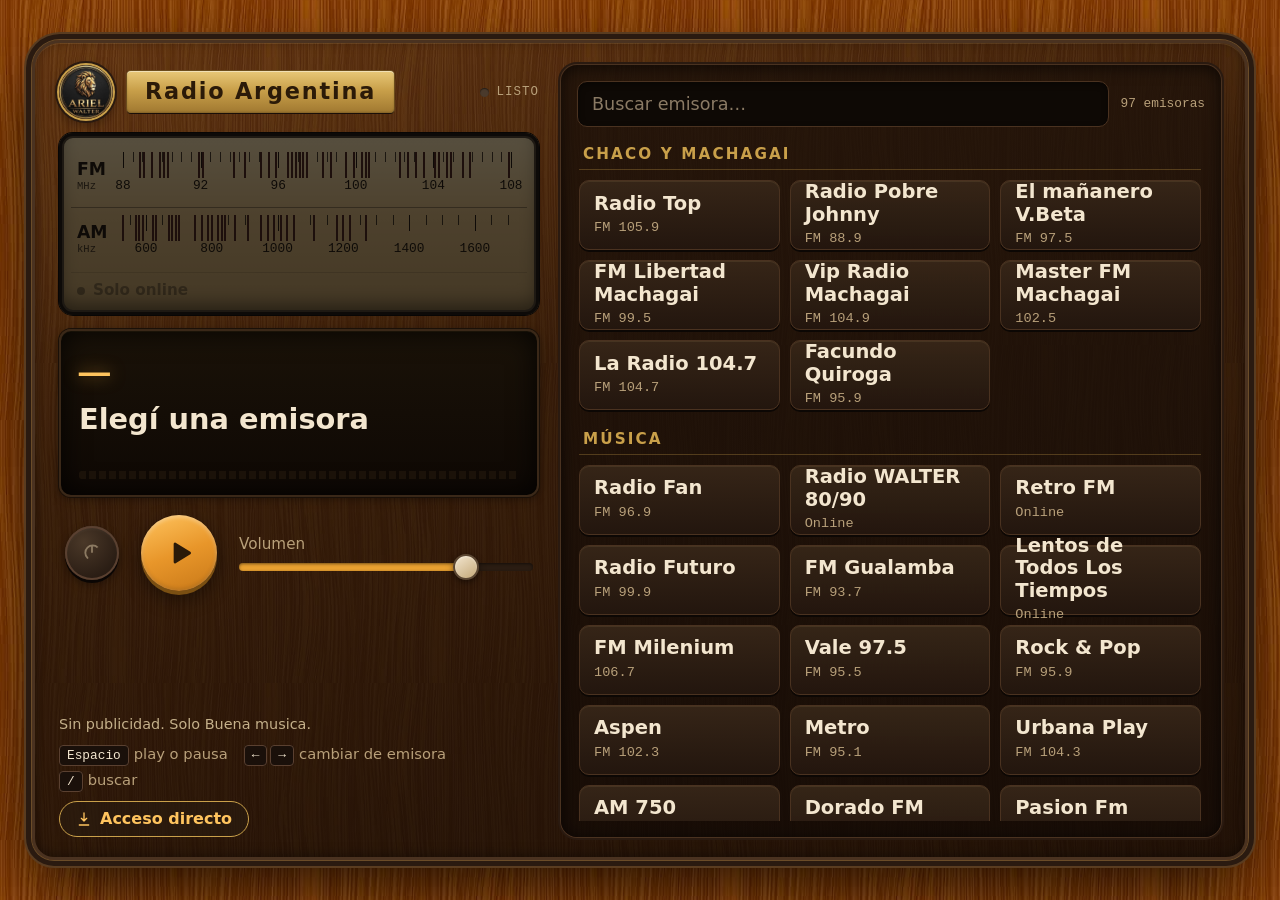
==== commit 38096c8e: "Add files via upload" ====
--- a/index.html
+++ b/index.html
@@ -2,7 +2,7 @@
 <html lang="es">
 <head>
   <meta charset="UTF-8" />
-  <meta name="viewport" content="width=device-width, initial-scale=1, viewport-fit=cover" />
+  <meta name="viewport" content="width=device-width, initial-scale=1, viewport-fit=cover, maximum-scale=1, user-scalable=no" />
   <meta http-equiv="Cache-Control" content="no-cache, no-store, must-revalidate" />
   <meta http-equiv="Pragma" content="no-cache" />
   <meta name="theme-color" content="#0a1628" />
@@ -14,128 +14,221 @@
   <link rel="manifest" href="manifest.json" />
   <link rel="apple-touch-icon" href="icon-192.png" />
   <link rel="icon" type="image/png" sizes="192x192" href="icon-192.png" />
-  <link rel="preload" href="fonts/barlow-condensed-latin-600-normal.woff2" as="font" type="font/woff2" crossorigin />
-  <link rel="preload" href="fonts/share-tech-mono-latin-400-normal.woff2" as="font" type="font/woff2" crossorigin />
-  <title>Radio Argentina · Cassette</title>
-  <link rel="stylesheet" href="styles.css?v=18" />
+    <script>
+    // PC (pantalla ancha): se usa la versión de escritorio, que es pc.html
+    // Para ver la versión celular en una PC: agregar ?vista=movil a la dirección
+    (function () {
+      var mq = window.matchMedia("(min-width: 900px)");
+      function go() {
+        if (mq.matches && !/[?&]vista=movil/.test(location.search)) location.replace("pc.html" + location.hash);
+      }
+      go();
+      if (mq.addEventListener) mq.addEventListener("change", go);
+    })();
+  </script>
+  <title>Radio Argentina</title>
+  <link rel="stylesheet" href="styles.css?v=24" />
 </head>
 <body>
-  <div class="app">
-
+  <div class="app" id="app">
+
+    <!-- HEADER -->
     <header class="radio-header">
       <div class="brand">
-        <img class="brand-logo" src="logo.webp" width="54" height="54" alt="Logo de Ariel Walter" decoding="async" />
+        <div class="brand-logo-wrap">
+          <img class="brand-logo" src="logo.webp" width="48" height="48" alt="Logo Ariel" decoding="async" />
+        </div>
         <span class="brand-text">Radio Argentina</span>
       </div>
-      <div class="status" id="status" role="status" aria-live="polite">LISTO</div>
+      <button class="install-chip" id="shortcutBtn" type="button" title="Instalar / acceso directo"><span class="dl-ico">⬇</span> Instalar</button>
+      <div class="live-badge" id="liveBadge">
+        <span class="live-dot"></span>
+        <span class="live-text">EN VIVO</span>
+        <span class="signal-icon">📶</span>
+      </div>
     </header>
 
-    <!-- Dial: solo se ve en pantallas grandes -->
-    <section class="dial" aria-hidden="true">
-      <div class="dial-glass off" id="dialGlass">
-        <div class="dial-band" data-band="fm">
-          <span class="dial-tag">FM<small>MHz</small></span>
-          <div class="dial-scale" id="scaleFm"><i class="needle" id="needleFm"></i></div>
+    <!-- DIAL DORADO -->
+    <section class="dial-section">
+      <div class="dial-frame">
+        <div class="dial-glass" id="dialGlass">
+          <div class="dial-band fm-band">
+            <span class="dial-tag">FM<small>MHz</small></span>
+            <div class="dial-scale" id="scaleFm">
+              <span class="tick" data-f="88">88</span>
+              <span class="tick" data-f="92">92</span>
+              <span class="tick" data-f="96">96</span>
+              <span class="tick" data-f="100">100</span>
+              <span class="tick" data-f="104">104</span>
+              <span class="tick" data-f="108">108</span>
+              <i class="needle" id="needleFm"></i>
+            </div>
+          </div>
+          <div class="dial-band am-band">
+            <span class="dial-tag">AM<small>kHz</small></span>
+            <div class="dial-scale" id="scaleAm">
+              <span class="tick" data-f="530">530</span>
+              <span class="tick" data-f="700">700</span>
+              <span class="tick" data-f="900">900</span>
+              <span class="tick" data-f="1100">1100</span>
+              <span class="tick" data-f="1300">1300</span>
+              <span class="tick" data-f="1600">1600</span>
+              <i class="needle" id="needleAm"></i>
+            </div>
+          </div>
         </div>
-        <div class="dial-band" data-band="am">
-          <span class="dial-tag">AM<small>kHz</small></span>
-          <div class="dial-scale" id="scaleAm"><i class="needle" id="needleAm"></i></div>
-        </div>
-        <div class="dial-online" id="dialOnline">Solo online</div>
-      </div>
-    </section>
-
-    <!-- Artwork grande solo móvil -->
-    <section class="mobile-art" id="mobileArt" aria-hidden="true">
-      <div class="art-card">
-        <div class="waveform" id="waveform">
-          <span></span><span></span><span></span><span></span><span></span>
-          <span></span><span></span><span></span><span></span>
-        </div>
-      </div>
-    </section>
-
-    <section class="display">
-      <div class="freq" id="freq">—</div>
-      <div class="station-name" id="stationName">Elegí una emisora</div>
-      <div class="now-playing" id="nowPlaying"></div>
-      <div class="vu-meter" aria-hidden="true">
-        <div class="vu-bar" id="vu"></div>
-      </div>
-    </section>
-
-    <!-- Barra de progreso visual (móvil) -->
-    <div class="mobile-progress" id="mobileProgress" aria-hidden="true">
-      <span class="prog-time" id="progStart">00:00</span>
-      <input type="range" id="progressBar" min="0" max="100" value="0" step="0.1" aria-label="Progreso" />
-      <span class="prog-time" id="progEnd">LIVE</span>
-    </div>
-
-    <section class="controls">
-      <button class="btn-power" id="btnPower" title="Encender / apagar" aria-label="Encender o apagar">
-        <svg class="power-svg" viewBox="0 0 24 24" aria-hidden="true">
-          <path fill="currentColor" d="M12 3a1 1 0 0 1 1 1v7a1 1 0 1 1-2 0V4a1 1 0 0 1 1-1zm5.657 2.343a1 1 0 0 1 0 1.414 7 7 0 1 0-9.9 9.9 1 1 0 1 1-1.414 1.414 9 9 0 1 1 12.728-12.728 1 1 0 0 1-1.414 0z"/>
+      </div>
+    </section>
+
+    <!-- NOW PLAYING + VISUALIZER -->
+    <section class="now-playing-section">
+      <div class="station-info">
+        <h1 class="station-name" id="stationName">Elegí una emisora</h1>
+        <div class="station-freq" id="freq">—</div>
+      </div>
+      <div class="visualizer" id="visualizer">
+        <div class="bar"></div><div class="bar"></div><div class="bar"></div><div class="bar"></div>
+        <div class="bar"></div><div class="bar"></div><div class="bar"></div><div class="bar"></div>
+        <div class="bar"></div><div class="bar"></div><div class="bar"></div><div class="bar"></div>
+        <div class="bar"></div><div class="bar"></div><div class="bar"></div><div class="bar"></div>
+        <div class="bar"></div><div class="bar"></div><div class="bar"></div><div class="bar"></div>
+        <div class="bar"></div><div class="bar"></div><div class="bar"></div><div class="bar"></div>
+      </div>
+    </section>
+
+    <!-- CONTROLS -->
+    <section class="controls-section">
+      <button class="ctrl-btn fav-btn" id="btnFav" title="Favorito" aria-label="Marcar favorito" aria-pressed="false">
+        <span class="star-icon">★</span>
+        <span class="fav-label">Favorita</span>
+      </button>
+
+      <div class="transport">
+        <button class="ctrl-btn prev-btn" id="btnPrev" title="Anterior" aria-label="Emisora anterior">
+          <svg viewBox="0 0 24 24"><path fill="currentColor" d="M6 6h2v12H6zm3.5 6 8.5 6V6z"/></svg>
+        </button>
+        <button class="ctrl-btn play-btn" id="btnPlay" title="Reproducir / pausar" aria-label="Reproducir">
+          <svg class="ico-play" viewBox="0 0 24 24"><path fill="currentColor" d="M8 5.2v13.6a1 1 0 0 0 1.5.86l11-6.8a1 1 0 0 0 0-1.72l-11-6.8A1 1 0 0 0 8 5.2z"/></svg>
+          <svg class="ico-pause" viewBox="0 0 24 24"><path fill="currentColor" d="M7 4.5h3.6v15H7zM13.4 4.5H17v15h-3.4z"/></svg>
+        </button>
+        <button class="ctrl-btn next-btn" id="btnNext" title="Siguiente" aria-label="Emisora siguiente">
+          <svg viewBox="0 0 24 24"><path fill="currentColor" d="M16 18h2V6h-2zm-11-6 8.5-6v12z"/></svg>
+        </button>
+      </div>
+
+      <button class="ctrl-btn eq-btn" id="btnEq" title="Ecualizador" aria-label="Abrir ecualizador">
+        <span class="eq-icon">▐▌▐</span>
+        <span class="eq-label">Ecualizador</span>
+      </button>
+    </section>
+
+    <!-- STATUS BAR -->
+    <div class="status-bar">
+      <div class="conn-status">
+        <span class="wifi-icon">📡</span>
+        <span id="connText">Desconectado</span>
+        <span class="bitrate" id="bitrate">—</span>
+      </div>
+      <div class="timer-wrap">
+        <span class="clock-icon">⏱</span>
+        <span id="liveTimer">00:00:00</span>
+      </div>
+    </div>
+
+    <!-- SEARCH + FILTERS -->
+    <div class="search-filters">
+      <div class="search-wrap">
+        <span class="search-icon">🔍</span>
+        <input type="search" id="stationSearch" class="station-search" placeholder="Buscar emisora..." aria-label="Buscar emisora" autocomplete="off" />
+      </div>
+      <div class="filter-btns">
+        <button class="filter-btn active" data-filter="all" id="filterAll">Todas</button>
+        <button class="filter-btn" data-filter="fav" id="filterFav">
+          <span>★</span> Fav.
+        </button>
+        <button class="filter-btn" data-filter="chaco" id="filterChaco">
+          <span>📍</span> Chaco
+        </button>
+      </div>
+    </div>
+
+    <!-- STATION LIST -->
+    <section class="station-list" id="stationList">
+      <!-- filled by JS -->
+    </section>
+
+    <!-- BOTTOM NAV -->
+    <nav class="bottom-nav">
+      <button class="nav-btn" data-panel="opciones" id="navOpciones">
+        <span class="nav-icon">⚙</span>
+        <span class="nav-label">Opciones</span>
+      </button>
+      <button class="nav-btn" data-panel="temporizador" id="navTemporizador">
+        <span class="nav-icon">⏱</span>
+        <span class="nav-label">Temporizador</span>
+      </button>
+      <button class="nav-btn active" data-panel="ecualizador" id="navEq">
+        <span class="nav-icon">📊</span>
+        <span class="nav-label">Ecualizador</span>
+      </button>
+      <button class="nav-btn" data-panel="misradios" id="navMisRadios">
+        <span class="nav-icon">♥</span>
+        <span class="nav-label">Mis Radios</span>
+      </button>
+      <button class="nav-btn" data-panel="acerca" id="navAcerca">
+        <span class="nav-icon">ℹ</span>
+        <span class="nav-label">Acerca de</span>
+      </button>
+    </nav>
+
+    <!-- EQUALIZER PANEL (overlay) -->
+    <div class="eq-panel" id="eqPanel" hidden>
+      <div class="eq-header">
+        <h2>Ecualizador</h2>
+        <button class="eq-close" id="eqClose" aria-label="Cerrar">✕</button>
+      </div>
+      <div class="eq-presets">
+        <button class="eq-preset active" data-preset="flat">Plano</button>
+        <button class="eq-preset" data-preset="bass">Bajos</button>
+        <button class="eq-preset" data-preset="treble">Agudos</button>
+        <button class="eq-preset" data-preset="voice">Voz</button>
+        <button class="eq-preset" data-preset="rock">Rock</button>
+      </div>
+      <div class="eq-curve-wrap" aria-hidden="true">
+        <svg class="eq-curve" id="eqCurve" viewBox="0 0 300 84" preserveAspectRatio="none">
+          <line class="eq-zero" x1="0" y1="42" x2="300" y2="42"></line>
+          <path class="eq-fill" id="eqCurveFill" d=""></path>
+          <path class="eq-line" id="eqCurveLine" d=""></path>
         </svg>
-      </button>
-      <button class="btn-prev" id="btnPrev" title="Anterior" aria-label="Emisora anterior">
-        <svg viewBox="0 0 24 24" aria-hidden="true"><path fill="currentColor" d="M6 6h2v12H6zm3.5 6 8.5 6V6z"/></svg>
-      </button>
-      <button class="btn-play" id="btnPlay" title="Reproducir / pausar" aria-label="Reproducir">
-        <span id="playIcon" class="play-icon">
-          <svg class="ico-play" viewBox="0 0 24 24" aria-hidden="true"><path fill="currentColor" d="M8 5.2v13.6a1 1 0 0 0 1.5.86l11-6.8a1 1 0 0 0 0-1.72l-11-6.8A1 1 0 0 0 8 5.2z"/></svg>
-          <svg class="ico-pause" viewBox="0 0 24 24" aria-hidden="true"><path fill="currentColor" d="M7 4.5h3.6v15H7zM13.4 4.5H17v15h-3.4z"/></svg>
-        </span>
-      </button>
-      <button class="btn-next" id="btnNext" title="Siguiente" aria-label="Emisora siguiente">
-        <svg viewBox="0 0 24 24" aria-hidden="true"><path fill="currentColor" d="M16 18h2V6h-2zm-11-6 8.5-6v12z"/></svg>
-      </button>
-      <button class="btn-fav" id="btnFav" title="Favorito" aria-label="Marcar favorito" aria-pressed="false">
-        <svg class="ico-heart" viewBox="0 0 24 24" aria-hidden="true"><path fill="currentColor" d="M12 21.35l-1.45-1.32C5.4 15.36 2 12.28 2 8.5 2 5.42 4.42 3 7.5 3c1.74 0 3.41.81 4.5 2.09C13.09 3.81 14.76 3 16.5 3 19.58 3 22 5.42 22 8.5c0 3.78-3.4 6.86-8.55 11.54L12 21.35z"/></svg>
-      </button>
-      <div class="volume-wrap">
-        <label for="volume">Volumen</label>
-        <input type="range" id="volume" min="0" max="100" value="80" />
-      </div>
-    </section>
-
-    <!-- Fecha y hora (móvil) -->
-    <div class="mobile-now" id="mobileNow">
-      <div class="mn-info">
-        <div class="mn-name" id="mnDate">Cargando fecha…</div>
-        <div class="mn-meta" id="mnTime">--:--:--</div>
-      </div>
-      <button class="btn-fav-mini" id="btnFavMini" title="Favorito" aria-label="Marcar favorito" aria-pressed="false">
-        <svg viewBox="0 0 24 24" aria-hidden="true"><path fill="currentColor" d="M12 21.35l-1.45-1.32C5.4 15.36 2 12.28 2 8.5 2 5.42 4.42 3 7.5 3c1.74 0 3.41.81 4.5 2.09C13.09 3.81 14.76 3 16.5 3 19.58 3 22 5.42 22 8.5c0 3.78-3.4 6.86-8.55 11.54L12 21.35z"/></svg>
-      </button>
-    </div>
-
-    <section class="presets">
-      <div class="presets-header">
-        <input type="search" id="stationSearch" class="station-search" placeholder="Buscar emisora…" aria-label="Buscar emisora" autocomplete="off" />
-        <span class="station-count" id="stationCount" aria-live="polite"></span>
-      </div>
-      <div class="preset-grid" id="presetGrid">
-        <!-- se llenan por JS -->
-      </div>
-      <p class="empty" id="emptyMsg" hidden>No hay emisoras con ese nombre. Probá con otra palabra o con la frecuencia, por ejemplo 95.9.</p>
-    </section>
-
-    <footer class="footer">
-      <p class="footer-note">Sin publicidad. Solo Buena musica.</p>
-      <p class="kbd-hints">
-        <span><kbd>Espacio</kbd>play o pausa</span>
-        <span><kbd>←</kbd><kbd>→</kbd>cambiar de emisora</span>
-        <span><kbd>/</kbd>buscar</span>
-      </p>
-      <button class="shortcut-btn" id="shortcutBtn" type="button"><svg viewBox="0 0 24 24" fill="none" stroke="currentColor" stroke-width="2" stroke-linecap="round" stroke-linejoin="round" aria-hidden="true"><path d="M12 3v12m0 0-4-4m4 4 4-4M5 21h14"/></svg>Acceso directo</button>
-    </footer>
+      </div>
+      <p class="eq-note" id="eqNote" hidden>Esta emisora no permite ecualizar el sonido. Probá con otra, el resto sí funciona.</p>
+      <div class="eq-sliders" id="eqSliders">
+        <!-- filled by JS: 60, 150, 400, 1000, 2400, 6000, 15000 Hz -->
+      </div>
+      <div class="eq-actions">
+        <button class="eq-reset" id="eqReset">Restablecer</button>
+      </div>
+    </div>
+
+    <!-- OPTIONS / OTHER PANELS (simple overlays) -->
+    <div class="side-panel" id="sidePanel" hidden>
+      <div class="side-header">
+        <h2 id="sideTitle">Opciones</h2>
+        <button class="side-close" id="sideClose" aria-label="Cerrar">✕</button>
+      </div>
+      <div class="side-body" id="sideBody"></div>
+    </div>
+
   </div>
+
+  <audio id="player" preload="none" crossorigin="anonymous"></audio>
+  <script src="app.js?v=24"></script>
 
   <dialog class="sheet" id="shortcutDialog" aria-labelledby="shortcutTitle">
     <div class="sheet-head">
       <div>
-        <h2 id="shortcutTitle">Acceso directo</h2>
-        <p>Abrí Radio AR con un toque, sin buscar la página.</p>
+        <h2 id="shortcutTitle">Acceso directo / Instalar</h2>
+        <p>Abrí Radio Argentina con un toque, sin buscar la página.</p>
       </div>
       <button class="sheet-close" id="shortcutClose" type="button" aria-label="Cerrar">✕</button>
     </div>
@@ -160,7 +253,5 @@
     <p class="sheet-msg" id="shortcutMsg" role="status" aria-live="polite"></p>
   </dialog>
 
-  <audio id="player" preload="none"></audio>
-  <script src="app.js?v=18"></script>
 </body>
 </html>
--- a/styles.css
+++ b/styles.css
@@ -1,1389 +1,1881 @@
 /* ==========================================================
-   Radio Argentina — Estilo radio antigua de madera
-   Textura de madera, dial ámbar y acentos de latón.
-   Celular: reproductor con lista. PC: equipo completo.
+   Radio Argentina — Réplica visual de la imagen de referencia
+   Colores, tipografía, dial dorado, tags de estaciones, glow
    ========================================================== */
 
-/* Tipografías (fallback si no cargan) */
-@font-face {
-  font-family: "Barlow Condensed";
-  font-style: normal; font-weight: 500; font-display: swap;
-  src: url("fonts/barlow-condensed-latin-500-normal.woff2") format("woff2");
-}
-@font-face {
-  font-family: "Barlow Condensed";
-  font-style: normal; font-weight: 600; font-display: swap;
-  src: url("fonts/barlow-condensed-latin-600-normal.woff2") format("woff2");
-}
-@font-face {
-  font-family: "Barlow Condensed";
-  font-style: normal; font-weight: 700; font-display: swap;
-  src: url("fonts/barlow-condensed-latin-700-normal.woff2") format("woff2");
-}
-@font-face {
-  font-family: "Share Tech Mono";
-  font-style: normal; font-weight: 400; font-display: swap;
-  src: url("fonts/share-tech-mono-latin-400-normal.woff2") format("woff2");
-}
+@import url('https://fonts.googleapis.com/css2?family=Orbitron:wght@500;700&family=Exo+2:wght@500;600;700&family=Roboto:wght@400;500;700&display=swap');
+
+/* ---- Tipografías guardadas dentro de la app (se usan solo en la versión celular) ---- */
+@font-face { font-family: "RA Exo"; font-style: italic; font-weight: 700; font-display: swap; src: url("fonts/exo-2-latin-700-italic.woff2") format("woff2"); }
+@font-face { font-family: "RA Exo"; font-style: italic; font-weight: 800; font-display: swap; src: url("fonts/exo-2-latin-800-italic.woff2") format("woff2"); }
+@font-face { font-family: "RA Sans"; font-style: normal; font-weight: 400; font-display: swap; src: url("fonts/open-sans-latin-400-normal.woff2") format("woff2"); }
+@font-face { font-family: "RA Sans"; font-style: normal; font-weight: 600; font-display: swap; src: url("fonts/open-sans-latin-600-normal.woff2") format("woff2"); }
+@font-face { font-family: "RA Sans"; font-style: normal; font-weight: 700; font-display: swap; src: url("fonts/open-sans-latin-700-normal.woff2") format("woff2"); }
+@font-face { font-family: "RA Sans"; font-style: normal; font-weight: 800; font-display: swap; src: url("fonts/open-sans-latin-800-normal.woff2") format("woff2"); }
 
 :root {
-  --bg: #1a100a;
-  --lcd-bg: #0e0804;
-  --line: #4a3220;
-  --ivory: #f3e6cf;
-  --muted: #b8a07a;
-  --amber: #e8a030;
-  --amber-hi: #ffc45e;
-  --brass: #c9a04a;
-  --brass-dark: #8a6a2a;
-  --led: #6fdc8c;
-  --red: #e5594d;
-  --wood-dark: #2c1a0e;
-  --wood-mid: #5c3a22;
-  --font: "Barlow Condensed", "Arial Narrow", "Roboto Condensed", "Helvetica Neue", system-ui, sans-serif;
-  --mono: "Share Tech Mono", "SFMono-Regular", Consolas, "Liberation Mono", ui-monospace, monospace;
-  --wood: url("wood-texture.jpg");
+  --bg-deep: #020b18;
+  --bg: #071525;
+  --bg-card: #0a1c33;
+  --bg-elevated: #0d2440;
+  --line: #1a3a5c;
+  --gold: #e8b84a;
+  --gold-hi: #ffd76a;
+  --gold-dark: #b8862d;
+  --gold-metal: linear-gradient(145deg, #f0d080 0%, #c9a04a 35%, #8a6a2a 70%, #d4b86a 100%);
+  --blue: #1e90ff;
+  --blue-hi: #4db8ff;
+  --cyan: #00e5ff;
+  --cyan-soft: #00c4e0;
+  --text: #f0f7ff;
+  --muted: #7a9bb8;
+  --green: #2ee59d;
+  --orange: #ff8c1a;
+  --orange-hi: #ffb040;
+  --red: #ff3b5c;
+  --font-title: "Exo 2", "Orbitron", system-ui, sans-serif;
+  --font: "Roboto", system-ui, -apple-system, "Segoe UI", sans-serif;
+  --mono: "Roboto Mono", ui-monospace, monospace;
 }
 
 *, *::before, *::after { box-sizing: border-box; margin: 0; padding: 0; }
 [hidden] { display: none !important; }
 
-html, body { height: 100%; }
+html, body {
+  height: 100%;
+  overflow: hidden;
+  background: var(--bg-deep);
+  color: var(--text);
+  font-family: var(--font);
+  -webkit-tap-highlight-color: transparent;
+  user-select: none;
+}
 
 body {
-  font-family: var(--font);
-  font-size: 1.0625rem;
-  font-weight: 500;
-  line-height: 1.3;
-  background-color: #0d0704;
-  background-image:
-    radial-gradient(ellipse 80% 60% at 50% 20%, rgba(60,40,20,0.4) 0%, transparent 70%),
-    var(--wood);
-  background-size: auto, 360px 360px;
-  background-repeat: no-repeat, repeat;
-  color: var(--ivory);
-  -webkit-font-smoothing: antialiased;
-  -webkit-tap-highlight-color: transparent;
-  overscroll-behavior: none;
-}
-
-button, input { font: inherit; color: inherit; }
-button { cursor: pointer; border: 0; background: none; -webkit-user-select: none; user-select: none; }
-
-:focus-visible { outline: 2px solid var(--amber-hi); outline-offset: 2px; }
-
-/* ===== Celular (base) ===== */
+  display: flex;
+  justify-content: center;
+  align-items: stretch;
+}
+
 .app {
+  width: 100%;
+  max-width: 430px;
+  height: 100%;
+  max-height: 100dvh;
   display: flex;
   flex-direction: column;
-  height: 100vh;
-  height: 100dvh;
-  max-width: 560px;
-  margin: 0 auto;
+  background:
+    radial-gradient(ellipse 120% 80% at 50% -10%, rgba(30,100,200,0.25) 0%, transparent 55%),
+    linear-gradient(180deg, #0a1a32 0%, #061222 45%, #030d1a 100%);
+  position: relative;
   overflow: hidden;
-  padding: env(safe-area-inset-top) env(safe-area-inset-right) env(safe-area-inset-bottom) env(safe-area-inset-left);
-  background:
-    linear-gradient(180deg, rgba(40,25,15,0.85) 0%, rgba(20,12,8,0.92) 100%),
-    var(--wood);
-  background-size: auto, 280px 280px;
-  background-repeat: no-repeat, repeat;
-  box-shadow: inset 0 0 0 1px rgba(80,55,30,0.5);
-}
-
+  border-left: 1px solid rgba(232,184,74,0.18);
+  border-right: 1px solid rgba(232,184,74,0.18);
+  box-shadow: 0 0 80px rgba(0,0,0,0.7);
+}
+
+/* ========== HEADER ========== */
 .radio-header {
   display: flex;
   align-items: center;
   justify-content: space-between;
-  padding: 14px 18px 8px;
-}
-
-.brand { display: flex; align-items: center; gap: 10px; }
+  padding: 12px 14px 8px;
+  flex-shrink: 0;
+  background: linear-gradient(180deg, rgba(8,30,60,0.95) 0%, transparent 100%);
+  position: relative;
+}
+
+.radio-header::after {
+  content: "";
+  position: absolute;
+  left: 10%;
+  right: 10%;
+  bottom: 0;
+  height: 1px;
+  background: linear-gradient(90deg, transparent, rgba(0,180,255,0.5), transparent);
+}
+
+.brand {
+  display: flex;
+  align-items: center;
+  gap: 10px;
+}
+
+.brand-logo-wrap {
+  width: 48px;
+  height: 48px;
+  border-radius: 50%;
+  background: radial-gradient(circle at 30% 25%, #ffe08a, #c9a04a 55%, #6a4a18 100%);
+  display: grid;
+  place-items: center;
+  box-shadow:
+    0 0 0 2px #e8b84a,
+    0 0 14px rgba(232,184,74,0.55),
+    inset 0 2px 6px rgba(255,255,255,0.35);
+  overflow: hidden;
+  flex-shrink: 0;
+}
+
 .brand-logo {
-  flex: none;
+  width: 42px;
+  height: 42px;
+  object-fit: cover;
+  border-radius: 50%;
+}
+
+.brand-text {
+  font-family: var(--font-title);
+  font-size: 1.42rem;
+  font-weight: 700;
+  letter-spacing: 0.4px;
+  color: #fff;
+  text-shadow:
+    0 0 12px rgba(100,180,255,0.5),
+    0 1px 2px rgba(0,0,0,0.6);
+}
+
+.live-badge {
+  display: flex;
+  align-items: center;
+  gap: 6px;
+  background: rgba(0,20,40,0.7);
+  border: 1px solid rgba(46,229,157,0.45);
+  border-radius: 20px;
+  padding: 5px 11px 5px 9px;
+  font-size: 0.7rem;
+  font-weight: 700;
+  letter-spacing: 0.7px;
+  color: var(--green);
+  box-shadow: 0 0 12px rgba(46,229,157,0.2);
+}
+
+.live-dot {
+  width: 8px;
+  height: 8px;
+  border-radius: 50%;
+  background: var(--green);
+  box-shadow: 0 0 8px var(--green);
+  animation: pulse 1.5s ease-in-out infinite;
+}
+
+@keyframes pulse {
+  0%, 100% { opacity: 1; transform: scale(1); }
+  50% { opacity: 0.55; transform: scale(0.82); }
+}
+
+.signal-icon { font-size: 0.8rem; opacity: 0.85; }
+
+/* ========== DIAL DORADO ========== */
+.dial-section {
+  padding: 6px 12px 6px;
+  flex-shrink: 0;
+}
+
+.dial-frame {
+  background: var(--gold-metal);
+  border-radius: 16px;
+  padding: 3px;
+  box-shadow:
+    0 6px 20px rgba(0,0,0,0.55),
+    inset 0 1px 0 rgba(255,255,255,0.45),
+    inset 0 -2px 4px rgba(0,0,0,0.35);
+  position: relative;
+}
+
+.dial-frame::before {
+  content: "";
+  position: absolute;
+  inset: 0;
+  border-radius: 16px;
+  border: 1px solid rgba(255,255,255,0.25);
+  pointer-events: none;
+}
+
+.dial-glass {
+  background: linear-gradient(180deg, #f8ecc0 0%, #e8d090 40%, #d4b86a 100%);
+  border-radius: 13px;
+  padding: 9px 12px 7px;
+  position: relative;
+  overflow: hidden;
+  box-shadow: inset 0 2px 8px rgba(0,0,0,0.12);
+}
+
+.dial-band {
+  display: flex;
+  align-items: center;
+  gap: 6px;
+  margin-bottom: 5px;
+  position: relative;
+}
+
+.dial-band:last-child { margin-bottom: 0; }
+
+.dial-tag {
+  font-family: var(--font-title);
+  font-size: 0.62rem;
+  font-weight: 700;
+  color: #3a2a08;
+  width: 30px;
+  text-align: center;
+  line-height: 1.15;
+  text-shadow: 0 1px 0 rgba(255,255,255,0.3);
+}
+
+.dial-tag small {
   display: block;
+  font-size: 0.48rem;
+  font-weight: 600;
+  opacity: 0.8;
+}
+
+.dial-scale {
+  flex: 1;
+  height: 24px;
+  position: relative;
+  background: linear-gradient(180deg, rgba(0,0,0,0.06) 0%, transparent 60%);
+  border-radius: 4px;
+}
+
+.dial-scale::before {
+  content: "";
+  position: absolute;
+  left: 2%;
+  right: 2%;
+  top: 4px;
+  height: 8px;
+  background-image:
+    repeating-linear-gradient(90deg,
+      #3a2a08 0px, #3a2a08 1px,
+      transparent 1px, transparent 4.5%);
+  opacity: 0.55;
+}
+
+.dial-scale .tick {
+  position: absolute;
+  bottom: 1px;
+  font-size: 0.58rem;
+  font-weight: 700;
+  color: #3a2a08;
+  transform: translateX(-50%);
+  text-shadow: 0 1px 0 rgba(255,255,255,0.25);
+}
+
+.fm-band .tick:nth-child(1) { left: 4%; }
+.fm-band .tick:nth-child(2) { left: 22%; }
+.fm-band .tick:nth-child(3) { left: 40%; }
+.fm-band .tick:nth-child(4) { left: 58%; }
+.fm-band .tick:nth-child(5) { left: 76%; }
+.fm-band .tick:nth-child(6) { left: 94%; }
+
+.am-band .tick:nth-child(1) { left: 4%; }
+.am-band .tick:nth-child(2) { left: 22%; }
+.am-band .tick:nth-child(3) { left: 40%; }
+.am-band .tick:nth-child(4) { left: 58%; }
+.am-band .tick:nth-child(5) { left: 76%; }
+.am-band .tick:nth-child(6) { left: 94%; }
+
+.needle {
+  position: absolute;
+  top: 0;
+  bottom: 0;
+  width: 2.5px;
+  background: linear-gradient(180deg, #ff3030, #b00000);
+  border-radius: 1px;
+  box-shadow: 0 0 8px rgba(255,40,40,0.85);
+  transform: translateX(-50%);
+  z-index: 3;
+  transition: left 0.5s cubic-bezier(0.22, 0.9, 0.3, 1);
+  left: 58%;
+}
+
+.needle::after {
+  content: "";
+  position: absolute;
+  top: -4px;
+  left: 50%;
+  transform: translateX(-50%);
+  width: 10px;
+  height: 10px;
+  border-radius: 50%;
+  background: radial-gradient(circle at 35% 35%, #ff6666, #e00000);
+  box-shadow: 0 0 10px #ff2020, 0 0 4px #ff0000;
+}
+
+/* ========== NOW PLAYING ========== */
+.now-playing-section {
+  padding: 6px 14px 4px;
+  text-align: center;
+  flex-shrink: 0;
+  position: relative;
+}
+
+.station-info {
+  margin-bottom: 2px;
+}
+
+.station-name {
+  font-family: var(--font-title);
+  font-size: 1.28rem;
+  font-weight: 700;
+  color: #fff;
+  letter-spacing: 0.3px;
+  line-height: 1.2;
+  text-shadow: 0 0 16px rgba(0,180,255,0.35);
+}
+
+.station-freq {
+  font-family: var(--font-title);
+  font-size: 1.15rem;
+  font-weight: 600;
+  color: var(--cyan);
+  margin-top: 1px;
+  letter-spacing: 0.6px;
+  text-shadow: 0 0 12px rgba(0,229,255,0.4);
+}
+
+.visualizer {
+  display: flex;
+  align-items: flex-end;
+  justify-content: center;
+  gap: 2.5px;
+  height: 52px;
+  margin: 4px auto 0;
+  max-width: 300px;
+  mask-image: linear-gradient(90deg, transparent 0%, #000 8%, #000 92%, transparent 100%);
+}
+
+.visualizer .bar {
+  width: 4px;
+  height: 6px;
+  background: linear-gradient(180deg, #00f0ff 0%, #0088ff 70%, #0055cc 100%);
+  border-radius: 2px;
+  transition: height 0.07s ease;
+  box-shadow: 0 0 6px rgba(0,220,255,0.45);
+}
+
+.visualizer.playing .bar {
+  animation: barDance 0.55s ease-in-out infinite alternate;
+}
+
+.visualizer .bar:nth-child(odd)  { animation-delay: 0.04s; }
+.visualizer .bar:nth-child(even) { animation-delay: 0.12s; }
+.visualizer .bar:nth-child(3n)  { animation-delay: 0.07s; }
+.visualizer .bar:nth-child(4n)  { animation-delay: 0.18s; }
+.visualizer .bar:nth-child(5n)  { animation-delay: 0.09s; }
+.visualizer .bar:nth-child(7n)  { animation-delay: 0.15s; }
+
+@keyframes barDance {
+  0%   { height: 5px; opacity: 0.7; }
+  100% { height: 46px; opacity: 1; }
+}
+
+/* ========== CONTROLS ========== */
+.controls-section {
+  display: flex;
+  align-items: center;
+  justify-content: space-between;
+  padding: 4px 12px 6px;
+  flex-shrink: 0;
+  gap: 6px;
+}
+
+.ctrl-btn {
+  background: transparent;
+  border: none;
+  color: var(--text);
+  cursor: pointer;
+  display: flex;
+  flex-direction: column;
+  align-items: center;
+  gap: 3px;
+  padding: 4px;
+  border-radius: 14px;
+  transition: transform 0.12s;
+}
+
+.ctrl-btn:active { transform: scale(0.93); }
+
+.fav-btn {
+  width: 58px;
+  background: rgba(0,0,0,0.35);
+  border: 1px solid rgba(255,255,255,0.08);
+  border-radius: 14px;
+  padding: 8px 4px 6px;
+}
+
+.fav-btn .star-icon {
+  font-size: 1.55rem;
+  color: #5a6a7a;
+  line-height: 1;
+  transition: color 0.2s, text-shadow 0.2s, filter 0.2s;
+}
+
+.fav-btn[aria-pressed="true"] .star-icon {
+  color: #ffd700;
+  text-shadow: 0 0 12px rgba(255,215,0,0.8);
+  filter: drop-shadow(0 0 4px #ffd700);
+}
+
+.fav-label, .eq-label {
+  font-size: 0.6rem;
+  color: var(--muted);
+  font-weight: 600;
+  letter-spacing: 0.2px;
+}
+
+.eq-btn {
+  width: 64px;
+  background: rgba(0,40,80,0.5);
+  border: 1px solid rgba(0,200,255,0.35);
+  border-radius: 14px;
+  padding: 8px 4px 6px;
+  box-shadow: 0 0 12px rgba(0,180,255,0.15);
+}
+
+.eq-btn .eq-icon {
+  font-size: 1.15rem;
+  letter-spacing: -1.5px;
+  color: var(--cyan);
+  line-height: 1;
+  text-shadow: 0 0 8px rgba(0,229,255,0.5);
+}
+
+.transport {
+  display: flex;
+  align-items: center;
+  gap: 12px;
+}
+
+.prev-btn, .next-btn {
+  width: 46px;
+  height: 46px;
+  border-radius: 50%;
+  background: radial-gradient(circle at 35% 30%, #2a3a4a, #0a1520);
+  border: 2px solid rgba(232,184,74,0.45);
+  display: grid;
+  place-items: center;
+  color: #fff;
+  box-shadow: 0 3px 10px rgba(0,0,0,0.4), inset 0 1px 0 rgba(255,255,255,0.1);
+}
+
+.prev-btn svg, .next-btn svg {
+  width: 20px;
+  height: 20px;
+}
+
+.play-btn {
+  width: 68px;
+  height: 68px;
+  border-radius: 50%;
+  background: linear-gradient(145deg, #ffc050 0%, #ff8c1a 45%, #e07010 100%);
+  border: 3px solid rgba(255,220,150,0.5);
+  box-shadow:
+    0 0 24px rgba(255,140,30,0.55),
+    0 4px 12px rgba(0,0,0,0.4),
+    inset 0 2px 6px rgba(255,255,255,0.4),
+    inset 0 -2px 4px rgba(0,0,0,0.2);
+  display: grid;
+  place-items: center;
+  color: #fff;
+}
+
+.play-btn svg {
+  width: 28px;
+  height: 28px;
+  filter: drop-shadow(0 1px 2px rgba(0,0,0,0.3));
+}
+
+.play-btn .ico-pause { display: none; }
+.play-btn.playing .ico-play { display: none; }
+.play-btn.playing .ico-pause { display: block; }
+
+/* ========== STATUS BAR ========== */
+.status-bar {
+  display: flex;
+  align-items: center;
+  justify-content: space-between;
+  padding: 2px 16px 8px;
+  font-size: 0.72rem;
+  color: var(--muted);
+  flex-shrink: 0;
+}
+
+.conn-status {
+  display: flex;
+  align-items: center;
+  gap: 5px;
+}
+
+.conn-status .wifi-icon {
+  font-size: 0.95rem;
+  color: var(--cyan);
+  filter: drop-shadow(0 0 4px rgba(0,229,255,0.5));
+}
+
+.bitrate {
+  color: var(--green);
+  font-weight: 600;
+}
+
+.timer-wrap {
+  display: flex;
+  align-items: center;
+  gap: 4px;
+  font-variant-numeric: tabular-nums;
+  font-family: var(--mono);
+  font-size: 0.78rem;
+  color: var(--text);
+}
+
+/* ========== SEARCH + FILTERS ========== */
+.search-filters {
+  padding: 0 12px 8px;
+  flex-shrink: 0;
+  display: flex;
+  flex-direction: column;
+  gap: 8px;
+}
+
+.search-wrap {
+  display: flex;
+  align-items: center;
+  background: rgba(0,15,35,0.7);
+  border: 1px solid rgba(255,255,255,0.1);
+  border-radius: 22px;
+  padding: 0 14px;
+  height: 38px;
+  box-shadow: inset 0 1px 3px rgba(0,0,0,0.3);
+}
+
+.search-icon {
+  font-size: 0.9rem;
+  opacity: 0.55;
+  margin-right: 8px;
+}
+
+.station-search {
+  flex: 1;
+  background: transparent;
+  border: none;
+  outline: none;
+  color: var(--text);
+  font-size: 0.9rem;
+  height: 100%;
+}
+
+.station-search::placeholder { color: var(--muted); }
+
+.filter-btns {
+  display: flex;
+  gap: 8px;
+}
+
+.filter-btn {
+  flex: 1;
+  height: 34px;
+  border-radius: 18px;
+  border: 1px solid rgba(255,255,255,0.1);
+  background: rgba(0,20,45,0.6);
+  color: var(--muted);
+  font-size: 0.8rem;
+  font-weight: 600;
+  cursor: pointer;
+  display: flex;
+  align-items: center;
+  justify-content: center;
+  gap: 4px;
+  transition: all 0.2s;
+}
+
+.filter-btn.active {
+  background: linear-gradient(135deg, #1e90ff, #0a6ad4);
+  border-color: transparent;
+  color: #fff;
+  box-shadow: 0 4px 14px rgba(30,144,255,0.4);
+}
+
+/* ========== STATION LIST ========== */
+.station-list {
+  flex: 1;
+  overflow-y: auto;
+  overflow-x: hidden;
+  padding: 0 10px 72px;
+  -webkit-overflow-scrolling: touch;
+  scrollbar-width: thin;
+  scrollbar-color: var(--line) transparent;
+}
+
+.station-list::-webkit-scrollbar { width: 3px; }
+.station-list::-webkit-scrollbar-thumb { background: var(--line); border-radius: 3px; }
+
+.station-item {
+  display: flex;
+  align-items: center;
+  gap: 11px;
+  padding: 9px 11px;
+  margin-bottom: 5px;
+  background: rgba(8,25,48,0.65);
+  border: 1px solid rgba(255,255,255,0.06);
+  border-radius: 13px;
+  cursor: pointer;
+  transition: background 0.2s, border-color 0.2s, box-shadow 0.2s, transform 0.12s;
+}
+
+.station-item:active { transform: scale(0.985); }
+
+.station-item.active {
+  background: linear-gradient(90deg, rgba(0,120,220,0.25), rgba(0,80,160,0.12));
+  border-color: rgba(0,200,255,0.55);
+  box-shadow:
+    0 0 18px rgba(0,180,255,0.2),
+    inset 0 0 20px rgba(0,150,255,0.08);
+}
+
+.station-logo {
+  width: 44px;
+  height: 44px;
+  border-radius: 10px;
+  display: grid;
+  place-items: center;
+  font-size: 0.62rem;
+  font-weight: 800;
+  color: #fff;
+  flex-shrink: 0;
+  overflow: hidden;
+  border: 1px solid rgba(255,255,255,0.12);
+  text-align: center;
+  line-height: 1.15;
+  letter-spacing: -0.3px;
+  box-shadow: 0 2px 6px rgba(0,0,0,0.3);
+}
+
+.station-logo.logo-radiotop {
+  background: linear-gradient(135deg, #e02020, #a01010);
+  font-size: 0.58rem;
+}
+.station-logo.logo-radiotop span { display: block; font-size: 0.7rem; font-weight: 900; }
+
+.station-logo.logo-pobre {
+  background: linear-gradient(135deg, #1a5cff, #0a30a0);
+  font-size: 0.55rem;
+}
+
+.station-logo.logo-mananero {
+  background: linear-gradient(135deg, #0a2a50, #061828);
+  color: var(--cyan);
+}
+
+.station-logo.logo-libertad {
+  background: linear-gradient(135deg, #f0f0f0, #d0d0d0);
+  color: #1a1a1a;
+  font-size: 0.55rem;
+}
+
+.station-logo.logo-vip {
+  background: linear-gradient(135deg, #1a40c0, #0a2080);
+}
+
+.station-logo.logo-default {
+  background: linear-gradient(135deg, #1a3a5c, #0c1f38);
+  color: var(--cyan);
+}
+
+.station-meta {
+  flex: 1;
+  min-width: 0;
+}
+
+.station-meta .s-name {
+  font-size: 0.94rem;
+  font-weight: 650;
+  color: #fff;
+  white-space: nowrap;
+  overflow: hidden;
+  text-overflow: ellipsis;
+}
+
+.station-meta .s-loc {
+  font-size: 0.7rem;
+  color: var(--muted);
+  margin-top: 1px;
+}
+
+.station-freq-right {
+  font-size: 0.84rem;
+  font-weight: 600;
+  color: var(--cyan);
+  white-space: nowrap;
+  margin-right: 4px;
+  text-shadow: 0 0 8px rgba(0,229,255,0.25);
+}
+
+.station-play {
+  width: 36px;
+  height: 36px;
+  border-radius: 50%;
+  background: rgba(255,255,255,0.06);
+  border: 1px solid rgba(255,255,255,0.12);
+  display: grid;
+  place-items: center;
+  color: #fff;
+  flex-shrink: 0;
+  font-size: 0.85rem;
+  transition: all 0.2s;
+}
+
+.station-item.active .station-play {
+  background: linear-gradient(145deg, #4db8ff, #1e90ff);
+  border-color: transparent;
+  box-shadow: 0 0 14px rgba(30,144,255,0.55);
+  color: #fff;
+}
+
+/* ========== BOTTOM NAV ========== */
+.bottom-nav {
+  position: absolute;
+  bottom: 0;
+  left: 0;
+  right: 0;
+  height: 64px;
+  background: linear-gradient(180deg, rgba(4,16,32,0.92) 0%, #030d1a 50%);
+  border-top: 1px solid rgba(232,184,74,0.28);
+  display: flex;
+  align-items: center;
+  justify-content: space-around;
+  padding: 0 2px;
+  padding-bottom: env(safe-area-inset-bottom, 0);
+  z-index: 20;
+  backdrop-filter: blur(14px);
+  box-shadow: 0 -4px 20px rgba(0,0,0,0.4);
+}
+
+.bottom-nav::before {
+  content: "";
+  position: absolute;
+  left: 8px;
+  right: 8px;
+  top: 0;
+  height: 1px;
+  background: linear-gradient(90deg, transparent, rgba(232,184,74,0.6), transparent);
+}
+
+.nav-btn {
+  flex: 1;
+  background: transparent;
+  border: none;
+  color: var(--muted);
+  display: flex;
+  flex-direction: column;
+  align-items: center;
+  gap: 3px;
+  padding: 7px 2px;
+  cursor: pointer;
+  font-size: 0.6rem;
+  font-weight: 600;
+  letter-spacing: 0.2px;
+  transition: color 0.2s;
+}
+
+.nav-btn .nav-icon {
+  font-size: 1.28rem;
+  line-height: 1;
+  transition: filter 0.2s, text-shadow 0.2s;
+}
+
+.nav-btn.active {
+  color: var(--cyan);
+}
+
+.nav-btn.active .nav-icon {
+  text-shadow: 0 0 12px rgba(0,229,255,0.7);
+  filter: drop-shadow(0 0 4px rgba(0,229,255,0.5));
+}
+
+/* ========== EQUALIZER PANEL ========== */
+.eq-panel {
+  position: absolute;
+  inset: 0;
+  background: rgba(3,12,28,0.94);
+  backdrop-filter: blur(18px);
+  z-index: 50;
+  display: flex;
+  flex-direction: column;
+  padding: 18px 16px;
+  animation: slideUp 0.28s ease-out;
+}
+
+@keyframes slideUp {
+  from { transform: translateY(25%); opacity: 0; }
+  to   { transform: translateY(0); opacity: 1; }
+}
+
+.eq-header {
+  display: flex;
+  align-items: center;
+  justify-content: space-between;
+  margin-bottom: 18px;
+}
+
+.eq-header h2 {
+  font-family: var(--font-title);
+  font-size: 1.35rem;
+  font-weight: 700;
+  color: #fff;
+}
+
+.eq-close {
   width: 38px;
   height: 38px;
   border-radius: 50%;
-  pointer-events: none;
-  -webkit-user-select: none;
-  user-select: none;
-  box-shadow: 0 0 0 2px var(--brass-dark), 0 3px 10px rgba(0,0,0,0.55);
-}
-.brand-text {
-  font-weight: 700;
-  font-size: 1.35rem;
-  letter-spacing: 0.04em;
-  color: var(--amber-hi);
-  text-shadow: 0 1px 2px rgba(0,0,0,0.6);
-}
-
-.status {
-  display: inline-flex;
+  background: rgba(255,255,255,0.08);
+  border: 1px solid rgba(255,255,255,0.1);
+  color: #fff;
+  font-size: 1.15rem;
+  cursor: pointer;
+}
+
+.eq-presets {
+  display: flex;
+  gap: 8px;
+  flex-wrap: wrap;
+  margin-bottom: 22px;
+}
+
+.eq-preset {
+  padding: 7px 15px;
+  border-radius: 18px;
+  border: 1px solid rgba(255,255,255,0.12);
+  background: rgba(255,255,255,0.05);
+  color: var(--muted);
+  font-size: 0.8rem;
+  font-weight: 600;
+  cursor: pointer;
+  transition: all 0.2s;
+}
+
+.eq-preset.active {
+  background: linear-gradient(135deg, #1e90ff, #0a6ad4);
+  border-color: transparent;
+  color: #fff;
+  box-shadow: 0 4px 12px rgba(30,144,255,0.35);
+}
+
+.eq-sliders {
+  flex: 1;
+  display: flex;
+  justify-content: space-around;
+  align-items: flex-end;
+  gap: 2px;
+  padding: 8px 0 16px;
+  overflow-x: auto;
+}
+
+.eq-band {
+  display: flex;
+  flex-direction: column;
   align-items: center;
   gap: 8px;
-  font-family: var(--mono);
-  font-size: 0.78rem;
-  letter-spacing: 0.08em;
+  min-width: 38px;
+}
+
+.eq-band label {
+  font-size: 0.65rem;
   color: var(--muted);
-}
-.status::before {
-  content: "";
-  width: 9px; height: 9px;
+  font-weight: 600;
+}
+
+.eq-band input[type="range"] {
+  writing-mode: vertical-lr;
+  direction: rtl;
+  width: 30px;
+  height: 150px;
+  appearance: none;
+  background: transparent;
+  cursor: pointer;
+}
+
+.eq-band input[type="range"]::-webkit-slider-runnable-track {
+  width: 7px;
+  background: linear-gradient(180deg, var(--cyan), var(--blue));
+  border-radius: 4px;
+  box-shadow: 0 0 8px rgba(0,200,255,0.3);
+}
+
+.eq-band input[type="range"]::-webkit-slider-thumb {
+  appearance: none;
+  width: 20px;
+  height: 20px;
   border-radius: 50%;
-  background: #4a3a2c;
-  box-shadow: inset 0 1px 1px rgba(0,0,0,0.5);
-}
-.status.on { color: var(--ivory); }
-.status.on::before { background: var(--led); box-shadow: 0 0 8px var(--led); }
-.status.wait { color: var(--ivory); }
-.status.wait::before { background: var(--amber); box-shadow: 0 0 8px var(--amber); }
-.status.error { color: var(--red); }
-.status.error::before { background: var(--red); box-shadow: 0 0 8px var(--red); }
-
-/* Dial: ventanita con escala FM y AM */
-.dial { display: block; margin: 8px 14px 0; }
-
-.dial-glass {
-  position: relative;
-  padding: 8px 10px 10px;
-  border-radius: 12px;
-  color: #2b1a08;
-  background:
-    linear-gradient(180deg, #f8d07a 0%, #e8a840 45%, #d09028 100%);
-  box-shadow:
-    inset 0 0 0 3px #3a2818,
-    inset 0 0 0 5px var(--brass),
-    inset 0 10px 18px rgba(255,255,255,0.25),
-    inset 0 -12px 20px rgba(100,50,0,0.35),
-    0 0 0 1px #1a1008,
-    0 4px 16px rgba(0,0,0,0.4),
-    0 0 30px rgba(232,160,48,0.18);
-  transition: filter 0.5s ease, box-shadow 0.5s ease;
-}
-.dial-glass.off {
-  filter: brightness(0.38) saturate(0.5);
-  box-shadow:
-    inset 0 0 0 3px #2a1a0c,
-    inset 0 0 0 5px #5a4020,
-    inset 0 -10px 18px rgba(0,0,0,0.45),
-    0 0 0 1px #1a1008;
-}
-
-.dial-band {
-  display: grid;
-  grid-template-columns: 36px 1fr;
+  background: #fff;
+  box-shadow: 0 0 10px rgba(0,229,255,0.7);
+  margin-left: -6.5px;
+  border: 2px solid var(--cyan);
+}
+
+.eq-band .gain-val {
+  font-size: 0.72rem;
+  color: var(--cyan);
+  font-variant-numeric: tabular-nums;
+  min-height: 1.1em;
+  font-weight: 600;
+}
+
+.eq-actions {
+  display: flex;
+  justify-content: center;
+  padding-top: 10px;
+}
+
+.eq-reset {
+  padding: 11px 30px;
+  border-radius: 24px;
+  border: 1px solid rgba(255,255,255,0.15);
+  background: rgba(255,255,255,0.06);
+  color: var(--text);
+  font-weight: 600;
+  font-size: 0.9rem;
+  cursor: pointer;
+}
+
+/* ========== SIDE PANEL ========== */
+.side-panel {
+  position: absolute;
+  inset: 0;
+  background: rgba(3,12,28,0.95);
+  backdrop-filter: blur(18px);
+  z-index: 40;
+  display: flex;
+  flex-direction: column;
+  padding: 18px 16px;
+  animation: slideUp 0.25s ease-out;
+}
+
+.side-header {
+  display: flex;
   align-items: center;
-  padding: 4px 0;
-  transition: opacity 0.35s ease;
-}
-.dial-band + .dial-band { border-top: 1px solid rgba(43,26,8,0.4); }
-.dial-band.dim { opacity: 0.45; }
-
-.dial-tag {
-  display: flex;
-  flex-direction: column;
-  padding-left: 4px;
+  justify-content: space-between;
+  margin-bottom: 18px;
+}
+
+.side-header h2 {
+  font-family: var(--font-title);
+  font-size: 1.3rem;
+  font-weight: 700;
+}
+
+.side-close {
+  width: 38px;
+  height: 38px;
+  border-radius: 50%;
+  background: rgba(255,255,255,0.08);
+  border: 1px solid rgba(255,255,255,0.1);
+  color: #fff;
+  font-size: 1.15rem;
+  cursor: pointer;
+}
+
+.side-body {
+  flex: 1;
+  overflow-y: auto;
+  color: var(--muted);
+  font-size: 0.95rem;
+  line-height: 1.55;
+}
+
+.side-body h3 {
+  color: #fff;
+  margin: 18px 0 8px;
+  font-size: 1.02rem;
+  font-family: var(--font-title);
+}
+
+.side-body p { margin-bottom: 10px; }
+
+.side-body .timer-options {
+  display: flex;
+  flex-wrap: wrap;
+  gap: 8px;
+  margin-top: 14px;
+}
+
+.side-body .timer-btn {
+  padding: 11px 18px;
+  border-radius: 14px;
+  border: 1px solid rgba(255,255,255,0.12);
+  background: rgba(255,255,255,0.05);
+  color: var(--text);
+  font-weight: 600;
+  cursor: pointer;
+}
+
+.side-body .timer-btn.active {
+  background: var(--blue);
+  border-color: transparent;
+}
+
+.empty-msg {
+  text-align: center;
+  color: var(--muted);
+  padding: 40px 20px;
+  font-size: 0.95rem;
+}
+
+@supports (padding: max(0px)) {
+  .radio-header {
+    padding-top: max(12px, env(safe-area-inset-top));
+  }
+  .bottom-nav {
+    padding-bottom: max(8px, env(safe-area-inset-bottom));
+  }
+}
+
+@media (min-width: 500px) {
+  .app {
+    max-width: 430px;
+    margin: 0 auto;
+  }
+}
+
+/* ========== INSTALL CHIP (header) ========== */
+.install-chip {
+  background: rgba(0,40,90,0.7);
+  border: 1px solid rgba(0,200,255,0.4);
+  color: var(--cyan);
+  font-size: 0.68rem;
+  font-weight: 700;
+  padding: 5px 10px;
+  border-radius: 16px;
+  cursor: pointer;
+  letter-spacing: 0.3px;
+  margin-right: 6px;
+  transition: background 0.2s, box-shadow 0.2s;
+}
+.install-chip:hover {
+  background: rgba(0,80,160,0.5);
+  box-shadow: 0 0 12px rgba(0,180,255,0.3);
+}
+.install-chip[hidden] { display: none !important; }
+
+/* ========== SHORTCUT / INSTALL DIALOG ========== */
+.sheet {
+  border: none;
+  border-radius: 18px;
+  background: linear-gradient(180deg, #0c1f3a 0%, #071525 100%);
+  color: var(--text);
+  width: min(420px, 94vw);
+  max-height: 90vh;
+  padding: 0;
+  box-shadow: 0 20px 60px rgba(0,0,0,0.6);
+  border: 1px solid rgba(232,184,74,0.25);
+}
+.sheet::backdrop {
+  background: rgba(0,8,20,0.75);
+  backdrop-filter: blur(6px);
+}
+.sheet-head {
+  display: flex;
+  align-items: flex-start;
+  justify-content: space-between;
+  padding: 18px 18px 10px;
+  border-bottom: 1px solid rgba(255,255,255,0.08);
+}
+.sheet-head h2 {
+  font-family: var(--font-title);
+  font-size: 1.2rem;
+  margin-bottom: 4px;
+}
+.sheet-head p {
+  font-size: 0.85rem;
+  color: var(--muted);
+}
+.sheet-close {
+  width: 34px;
+  height: 34px;
+  border-radius: 50%;
+  background: rgba(255,255,255,0.08);
+  border: none;
+  color: #fff;
+  font-size: 1rem;
+  cursor: pointer;
+  flex-shrink: 0;
+}
+.sheet-body {
+  padding: 14px 18px 10px;
+  overflow-y: auto;
+  max-height: 55vh;
+}
+.sheet-body .way {
+  margin-bottom: 18px;
+}
+.sheet-body .way h3 {
+  font-family: var(--font-title);
+  font-size: 1rem;
+  color: #fff;
+  margin-bottom: 8px;
+}
+.sheet-body .way h3 .tag {
+  font-size: 0.7rem;
+  background: var(--blue);
+  color: #fff;
+  padding: 2px 8px;
+  border-radius: 10px;
+  margin-left: 6px;
+  font-weight: 600;
+}
+.sheet-body .way p {
+  font-size: 0.88rem;
+  color: var(--muted);
+  margin-bottom: 10px;
+  line-height: 1.45;
+}
+.sheet-body .way ul {
+  list-style: none;
+  font-size: 0.85rem;
+  color: var(--muted);
+  line-height: 1.5;
+}
+.sheet-body .way ul li {
+  margin-bottom: 8px;
+  padding-left: 0;
+}
+.sheet-body .way ul b { color: #fff; }
+.btn-main {
+  display: block;
+  width: 100%;
+  padding: 12px;
+  border-radius: 14px;
+  border: none;
+  background: linear-gradient(135deg, #1e90ff, #0a6ad4);
+  color: #fff;
   font-weight: 700;
   font-size: 0.95rem;
-  line-height: 1;
-}
-.dial-tag small {
-  margin-top: 3px;
-  font-family: var(--mono);
-  font-size: 0.58rem;
-  font-weight: 400;
-  opacity: 0.8;
-}
-
-.dial-scale { position: relative; height: 34px; margin: 0 10px 0 12px; }
-.dial-scale .tick {
-  position: absolute;
-  top: 0;
-  width: 1px; height: 7px;
-  background: #2b1a08;
-  opacity: 0.8;
-}
-.dial-scale .tick.major { height: 12px; opacity: 1; }
-.dial-scale .tick.st { width: 1.5px; height: 18px; background: #6b2010; opacity: 1; }
-.dial-scale .lbl {
-  position: absolute;
-  top: 20px;
-  transform: translateX(-50%);
-  font-family: var(--mono);
-  font-size: 0.66rem;
-  line-height: 1;
-}
-.dial-scale .needle {
-  position: absolute;
-  top: -3px; bottom: -3px;
-  left: 0;
-  width: 2px;
-  margin-left: -1px;
-  background: #c1281c;
-  box-shadow: 0 0 6px rgba(193,40,28,0.7);
-  opacity: 0;
-  transition: left 0.5s cubic-bezier(0.25, 0.8, 0.25, 1), opacity 0.3s ease;
-}
-.dial-scale .needle.on { opacity: 1; }
-
-.dial-online {
-  display: none;
-  align-items: center;
-  gap: 8px;
-  margin-top: 2px;
-  padding: 8px 6px 0;
-  border-top: 1px solid rgba(43,26,8,0.35);
-  font-size: 0.95rem;
+  cursor: pointer;
+  margin-bottom: 8px;
+  box-shadow: 0 4px 14px rgba(30,144,255,0.35);
+}
+.btn-soft {
+  display: block;
+  width: 100%;
+  padding: 11px;
+  border-radius: 14px;
+  border: 1px solid rgba(255,255,255,0.15);
+  background: rgba(255,255,255,0.06);
+  color: var(--text);
   font-weight: 600;
-  opacity: 0.4;
-  transition: opacity 0.3s ease;
-}
-.dial-online::before { content: ""; width: 8px; height: 8px; border-radius: 50%; background: #2b1a08; }
-.dial-online.on { opacity: 1; }
-.dial-online.on::before { background: #c1281c; box-shadow: 0 0 6px rgba(193,40,28,0.8); }
-
-/* Display tipo LCD vintage */
-.display {
-  display: flex;
-  flex-direction: column;
-  gap: 2px;
-  min-height: 0;
-  margin: 8px 14px 0;
-  padding: 12px 16px;
-  border-radius: 10px;
-  border: 2px solid #3a2818;
-  background:
-    linear-gradient(180deg, #1a1208 0%, var(--lcd-bg) 100%);
-  box-shadow:
-    inset 0 0 28px rgba(0,0,0,0.85),
-    inset 0 1px 0 rgba(255,196,94,0.08),
-    0 0 0 1px #1a1008,
-    0 2px 8px rgba(0,0,0,0.4);
-}
-
-.freq {
-  font-family: var(--mono);
-  font-size: 2.45rem;
-  line-height: 1.05;
-  letter-spacing: 0.03em;
-  color: var(--amber-hi);
-  text-shadow: 0 0 16px rgba(242,169,59,0.55);
-}
-
-.station-name {
-  min-height: 1.2em;
-  font-weight: 600;
-  font-size: 1.45rem;
-  line-height: 1.15;
-}
-
-.now-playing {
-  min-height: 1.3em;
-  font-size: 1rem;
-  color: #c9a062;
-  overflow-wrap: anywhere;
-}
-.now-playing.has-meta { color: var(--amber-hi); }
-
-.vu-meter {
-  height: 8px;
-  margin-top: auto;
-  padding-top: 0;
-  background: #1b1209;
-  border-radius: 2px;
-  overflow: hidden;
-  -webkit-mask-image: repeating-linear-gradient(90deg, #000 0 7px, transparent 7px 10px);
-          mask-image: repeating-linear-gradient(90deg, #000 0 7px, transparent 7px 10px);
-}
-.vu-bar {
-  height: 100%;
-  width: 0;
-  background: linear-gradient(90deg, var(--amber), var(--amber-hi));
-  transition: width 0.14s ease;
-}
-
-/* Controles — perillas tipo radio antigua */
-.controls {
-  display: flex;
-  align-items: center;
-  gap: 16px;
-  padding: 16px 18px 12px;
-}
-
-.btn-power, .btn-play {
-  flex: none;
-  display: grid;
-  place-items: center;
-  border-radius: 50%;
-  transition: transform 0.12s ease, box-shadow 0.2s ease, color 0.2s ease;
-}
-
-.btn-power {
-  width: 48px; height: 48px;
-  color: #8c7a62;
-  background:
-    radial-gradient(circle at 35% 30%, #4a3828 0%, #2a1d14 70%);
-  box-shadow:
-    inset 0 0 0 2px #5a4030,
-    inset 0 2px 4px rgba(255,255,255,0.08),
-    0 3px 0 #0b0604,
-    0 4px 10px rgba(0,0,0,0.4);
-}
-.btn-power .power-svg { width: 22px; height: 22px; }
-.btn-power.active {
-  color: var(--led);
-  box-shadow:
-    inset 0 0 0 2px #3d5a43,
-    inset 0 2px 4px rgba(255,255,255,0.1),
-    0 0 16px rgba(111,220,140,0.35),
-    0 3px 0 #0b0604;
-}
-
-.btn-play {
-  width: 68px; height: 68px;
-  color: #2b1a08;
-  background: linear-gradient(160deg, #ffc45e 0%, #e8962a 50%, #c87818 100%);
-  box-shadow:
-    0 4px 0 #7a4f12,
-    0 8px 20px rgba(0,0,0,0.45),
-    inset 0 2px 4px rgba(255,255,255,0.35),
-    inset 0 -2px 4px rgba(0,0,0,0.15);
-}
-.play-icon { display: grid; place-items: center; }
-.btn-play svg { width: 28px; height: 28px; }
-.btn-play .ico-pause { display: none; }
-.btn-play.is-playing .ico-play { display: none; }
-.btn-play.is-playing .ico-pause { display: block; }
-
-.btn-power:active, .btn-play:active { transform: translateY(2px); }
-
-.volume-wrap {
-  flex: 1;
-  min-width: 0;
-  display: flex;
-  flex-direction: column;
-  gap: 8px;
-}
-.volume-wrap label { font-size: 0.95rem; color: var(--muted); }
-
-#volume {
-  --vol: 80%;
-  -webkit-appearance: none;
-  appearance: none;
-  width: 100%;
-  height: 8px;
-  border-radius: 4px;
-  background: linear-gradient(90deg, var(--amber) var(--vol), #2a1c12 var(--vol));
-  box-shadow: inset 0 1px 3px rgba(0,0,0,0.5);
-}
-#volume::-webkit-slider-thumb {
-  -webkit-appearance: none;
-  width: 26px; height: 26px;
-  border-radius: 50%;
-  background: linear-gradient(145deg, #f3e6cf, #c4a878);
-  border: 2px solid #5a4632;
-  box-shadow: 0 2px 6px rgba(0,0,0,0.5), inset 0 1px 2px rgba(255,255,255,0.4);
-}
-#volume::-moz-range-track { background: transparent; height: 8px; }
-#volume::-moz-range-thumb {
-  width: 24px; height: 24px;
-  border-radius: 50%;
-  background: linear-gradient(145deg, #f3e6cf, #c4a878);
-  border: 2px solid #5a4632;
-}
-
-/* Lista de emisoras */
-.presets {
-  flex: 1;
-  min-height: 0;
-  display: flex;
-  flex-direction: column;
-  padding-top: 6px;
-}
-
-.presets-header {
-  display: flex;
-  align-items: center;
-  gap: 12px;
-  padding: 0 14px 10px;
-}
-
-.station-search {
-  flex: 1;
-  min-width: 0;
-  height: 44px;
-  padding: 0 14px;
-  border-radius: 10px;
-  border: 1px solid var(--line);
-  background: rgba(18,11,7,0.85);
-  font-size: 1.05rem;
-  outline: none;
-  box-shadow: inset 0 2px 6px rgba(0,0,0,0.4);
-}
-.station-search::placeholder { color: #8a7a64; }
-.station-search:focus {
-  border-color: var(--brass);
-  box-shadow: 0 0 0 3px rgba(201,160,74,0.2), inset 0 2px 6px rgba(0,0,0,0.4);
-}
-
-.station-count {
-  font-family: var(--mono);
+  font-size: 0.9rem;
+  cursor: pointer;
+  margin-bottom: 8px;
+}
+.alt-links {
   font-size: 0.8rem;
   color: var(--muted);
-  white-space: nowrap;
-}
-
-.preset-grid {
-  flex: 1;
-  min-height: 0;
-  overflow-y: auto;
-  border-top: 1px solid var(--line);
-  overscroll-behavior: contain;
-  -webkit-overflow-scrolling: touch;
-  scrollbar-width: thin;
-  scrollbar-color: #5a4030 transparent;
-}
-
-.preset-btn {
-  position: relative;
-  display: flex;
-  width: 100%;
-  align-items: center;
-  justify-content: space-between;
-  gap: 12px;
-  min-height: 54px;
-  padding: 0 18px;
-  text-align: left;
-  border-bottom: 1px solid rgba(38,25,17,0.8);
-  background: transparent;
-  transition: background 0.15s ease;
-}
-.preset-btn .p-name { font-weight: 600; font-size: 1.2rem; line-height: 1.15; }
-.preset-btn .p-freq { flex: none; font-family: var(--mono); font-size: 0.85rem; color: var(--muted); }
-
-.preset-btn.active {
-  background: linear-gradient(90deg, rgba(232,160,48,0.18), rgba(232,160,48,0.06));
-}
-.preset-btn.active::before {
-  content: "";
-  position: absolute;
-  left: 0; top: 0; bottom: 0;
-  width: 4px;
-  background: linear-gradient(180deg, var(--amber-hi), var(--amber));
-  box-shadow: 0 0 8px rgba(242,169,59,0.4);
-}
-.preset-btn.active .p-name { color: var(--amber-hi); }
-.preset-btn.active .p-freq { color: var(--amber); }
-.preset-btn.hidden { display: none; }
-
-.empty { padding: 28px 24px; color: var(--muted); text-align: center; }
-
-/* Pie */
-.footer {
-  display: flex;
-  align-items: center;
-  justify-content: space-between;
-  flex-wrap: wrap;
-  gap: 8px 12px;
-  padding: 8px 18px 10px;
-  border-top: 1px solid var(--line);
-  background: rgba(12,8,5,0.7);
-}
-.footer-note { font-size: 0.9rem; color: var(--muted); }
-.kbd-hints { display: none; }
-.shortcut-btn {
-  flex: none;
-  display: inline-flex;
-  align-items: center;
-  gap: 8px;
-  height: 36px;
-  padding: 0 16px;
-  border-radius: 18px;
-  border: 1px solid var(--brass);
-  color: var(--amber-hi);
+  margin-top: 6px;
+}
+.alt-links button {
+  background: none;
+  border: none;
+  color: var(--cyan);
   font-weight: 600;
-  font-size: 1rem;
-  background: rgba(40,28,16,0.6);
-}
-.shortcut-btn svg { width: 16px; height: 16px; }
-
-/* Tablet vertical */
-@media (min-width: 600px) {
-  body { background-color: #0a0503; }
-  .app {
-    border-inline: 1px solid var(--line);
-    border-radius: 0;
-  }
-}
-
-@media (hover: hover) {
-  .preset-btn:not(.active):hover { background: rgba(243,230,207,0.06); }
-  .shortcut-btn:hover { background: rgba(201,160,74,0.18); }
-  .btn-power:not(.active):hover { color: var(--ivory); }
-}
-
-/* Celular angosto */
-@media (max-width: 430px) {
-  .footer-note { display: none; }
-  .footer { justify-content: center; }
-  .footer:has(.shortcut-btn[hidden]) { display: none; }
-}
-
-/* Celular bajo — compactar un poco, el dial se mantiene */
-@media (max-width: 899px) and (max-height: 700px) and (orientation: portrait) {
-  .footer-note { display: none; }
-  .footer { justify-content: center; }
-  .footer:has(.shortcut-btn[hidden]) { display: none; }
-}
-
-/* Celular landscape — se redefine más abajo en el bloque móvil moderno */
-
-/* ===== PC: radio antigua de madera completa ===== */
+  cursor: pointer;
+  margin: 0 4px;
+  text-decoration: underline;
+}
+.sheet-note {
+  background: rgba(255,180,40,0.12);
+  border: 1px solid rgba(255,180,40,0.3);
+  color: #ffd080;
+  padding: 10px 12px;
+  border-radius: 10px;
+  font-size: 0.82rem;
+  margin-bottom: 12px;
+  line-height: 1.4;
+}
+.sheet-msg {
+  padding: 8px 18px 16px;
+  font-size: 0.85rem;
+  color: var(--green);
+  min-height: 1.4em;
+}
+
+/* ========== DESKTOP / PC LAYOUT ========== */
 @media (min-width: 900px) {
   body {
-    display: grid;
-    place-items: center;
-    padding: 32px;
-    background-color: #080402;
-    background-image:
-      radial-gradient(ellipse 70% 50% at 50% 40%, rgba(50,32,18,0.5) 0%, transparent 65%),
-      var(--wood);
-    background-size: auto, 420px 420px;
-    background-repeat: no-repeat, repeat;
-  }
-
+    background: radial-gradient(ellipse at 50% 20%, #0a2040 0%, #020b18 70%);
+    align-items: center;
+    justify-content: center;
+    padding: 20px;
+  }
   .app {
-    width: 100%;
-    max-width: 1240px;
-    height: min(820px, calc(100vh - 64px));
-    height: min(820px, calc(100dvh - 64px));
-    margin: 0;
-    padding: 22px 24px 20px;
-    display: grid;
-    grid-template-columns: minmax(440px, 480px) minmax(0, 1fr);
-    grid-template-rows: auto auto auto auto 1fr;
-    grid-template-areas:
-      "header   presets"
-      "dial     presets"
-      "display  presets"
-      "controls presets"
-      "footer   presets";
-    column-gap: 22px;
-    row-gap: 14px;
-    border: 3px solid #4a3220;
-    border-radius: 28px 28px 22px 22px;
-    background:
-      linear-gradient(165deg, rgba(70,45,25,0.55) 0%, rgba(30,18,10,0.75) 40%, rgba(18,10,6,0.88) 100%),
-      var(--wood);
-    background-size: auto, 320px 320px;
-    background-repeat: no-repeat, repeat;
+    max-width: 420px;
+    height: min(900px, 96vh);
+    border-radius: 20px;
+    border: 1px solid rgba(232,184,74,0.25);
     box-shadow:
-      0 0 0 1px #6b4c28,
-      0 0 0 6px #2a1a10,
-      0 0 0 8px #5a3c20,
-      0 28px 70px rgba(0,0,0,0.75),
-      inset 0 1px 0 rgba(255,220,150,0.12),
-      inset 0 -2px 12px rgba(0,0,0,0.35);
-  }
-
-  /* Logo + placa de latón */
-  .radio-header { grid-area: header; padding: 0; }
-  .brand { gap: 14px; }
-  .brand-logo {
-    width: 54px; height: 54px;
-    box-shadow: 0 0 0 2px var(--brass), 0 0 0 4px #2a1a10, 0 4px 14px rgba(0,0,0,0.5);
-  }
-  .brand-text {
-    padding: 6px 18px;
-    border-radius: 4px;
-    font-size: 1.4rem;
-    letter-spacing: 0.08em;
-    color: #2b1a08;
-    background: linear-gradient(180deg, #e8c878 0%, #c9a04a 45%, #a07830 100%);
-    box-shadow:
-      inset 0 1px 0 rgba(255,255,255,0.45),
-      inset 0 -1px 2px rgba(0,0,0,0.2),
-      0 1px 0 #1a0f08,
-      0 0 0 1px #6b4c1c;
-    text-shadow: none;
-  }
-
-  /* Dial grande tipo radio vintage */
-  .dial { grid-area: dial; margin: 0; }
-  .dial-glass {
-    padding: 12px 12px 14px;
-    border-radius: 14px;
-  }
-  .dial-band { padding: 7px 0; }
-  .dial-tag { padding-left: 6px; font-size: 1.08rem; }
-  .dial-tag small { font-size: 0.66rem; }
-  .dial-scale { height: 48px; margin: 0 16px; }
-  .dial-scale .tick { height: 10px; }
-  .dial-scale .tick.major { height: 16px; }
-  .dial-scale .tick.st { width: 2px; height: 26px; margin-left: -1px; }
-  .dial-scale .lbl { top: 28px; font-size: 0.8rem; }
-  .dial-scale .needle { top: -5px; bottom: -5px; }
-  .dial-online { display: flex; }
-
-  /* Display y controles */
-  .display {
-    grid-area: display;
-    margin: 0;
-    min-height: 168px;
-    padding: 16px 18px;
-    border-radius: 12px;
-    border: 2px solid #3a2818;
-  }
-  .freq { font-size: 3.2rem; }
-  .station-name { font-size: 1.8rem; }
-  .now-playing { font-size: 1.05rem; }
-
-  .controls { grid-area: controls; gap: 22px; padding: 4px 6px; }
-  .btn-power { width: 54px; height: 54px; }
-  .btn-play { width: 76px; height: 76px; }
-  .btn-play svg { width: 32px; height: 32px; }
-
-  .footer {
-    grid-area: footer;
-    align-self: end;
-    flex-direction: column;
-    align-items: flex-start;
-    gap: 10px;
-    padding: 0;
-    border: 0;
-    background: none;
-  }
-  .footer-note { color: #c4b08a; }
-  .kbd-hints {
-    display: flex;
-    flex-wrap: wrap;
-    gap: 6px 16px;
-    font-size: 0.92rem;
-    color: var(--muted);
-  }
-  .kbd-hints kbd {
-    margin-right: 5px;
-    padding: 2px 7px;
-    border-radius: 4px;
-    border: 1px solid #5a4030;
-    background: #1a100a;
-    font-family: var(--mono);
-    font-size: 0.8rem;
-    color: var(--ivory);
-  }
-  .kbd-hints kbd + kbd { margin-left: -2px; }
-
-  /* Panel de emisoras a la derecha, estilo botonera de madera */
-  .presets {
-    grid-area: presets;
-    padding: 16px;
-    border-radius: 16px;
-    background:
-      linear-gradient(180deg, rgba(30,18,10,0.92) 0%, rgba(18,10,6,0.95) 100%),
-      var(--wood);
-    background-size: auto, 280px 280px;
-    background-repeat: no-repeat, repeat;
-    box-shadow:
-      inset 0 2px 16px rgba(0,0,0,0.65),
-      0 0 0 1px #4a3220,
-      0 0 0 3px #2a1a10;
-  }
-  .presets-header { padding: 0 0 14px; }
-  .station-search {
-    height: 46px;
-    font-size: 1.1rem;
-    background: rgba(12,8,5,0.9);
-  }
-
-  .preset-grid {
-    display: grid;
-    grid-template-columns: repeat(auto-fill, minmax(168px, 1fr));
-    gap: 10px;
-    align-content: start;
-    padding: 2px 4px 4px 2px;
-    border-top: 0;
-  }
-
-  .preset-btn {
-    flex-direction: column;
-    align-items: flex-start;
-    justify-content: center;
-    gap: 4px;
-    min-height: 70px;
-    padding: 12px 14px;
-    border: 1px solid #4a3220;
-    border-radius: 10px;
-    background:
-      linear-gradient(180deg, rgba(55,38,24,0.95) 0%, rgba(35,22,14,0.98) 100%);
-    box-shadow:
-      0 2px 0 #0c0704,
-      inset 0 1px 0 rgba(255,220,150,0.08);
-    transition: transform 0.12s ease, border-color 0.15s ease, background 0.2s ease, box-shadow 0.2s ease;
-  }
-  .preset-btn .p-name { font-size: 1.22rem; }
-  .preset-btn:active { transform: translateY(1px); }
-
-  .preset-btn.active {
-    border-color: #ffd88a;
-    background: linear-gradient(180deg, #ffc45e 0%, #e8962a 55%, #d08020 100%);
-    box-shadow:
-      0 0 24px rgba(242,169,59,0.4),
-      0 3px 0 #7a4f12,
-      inset 0 1px 0 rgba(255,255,255,0.35);
-  }
-  .preset-btn.active::before { display: none; }
-  .preset-btn.active .p-name { color: #2b1a08; }
-  .preset-btn.active .p-freq { color: #4a2d08; }
-}
-
-@media (min-width: 900px) and (hover: hover) {
-  .preset-btn:not(.active):hover {
-    border-color: var(--brass);
-    transform: translateY(-1px);
-    box-shadow:
-      0 3px 0 #0c0704,
-      0 6px 14px rgba(0,0,0,0.3),
-      inset 0 1px 0 rgba(255,220,150,0.12);
-  }
-}
-
-/* Notebooks con poca altura */
-@media (min-width: 900px) and (max-height: 700px) {
-  .app { row-gap: 10px; padding: 16px 18px; }
-  .brand-logo { width: 44px; height: 44px; }
-  .dial-scale { height: 42px; }
-  .display { min-height: 140px; padding: 12px 16px; }
-  .freq { font-size: 2.7rem; }
-  .station-name { font-size: 1.5rem; }
-  .kbd-hints { display: none; }
-}
-
-@media (prefers-reduced-motion: reduce) {
-  *, *::before, *::after { transition: none !important; animation: none !important; }
-}
-
-/* ===== Ventana "Acceso directo" ===== */
-.sheet {
-  width: min(440px, calc(100% - 24px));
-  max-height: calc(100vh - 32px);
-  max-height: calc(100dvh - 32px);
-  overflow: auto;
-  margin: auto;
-  padding: 0;
-  color: var(--ivory);
-  border: 2px solid #5a4028;
-  border-radius: 18px;
-  background:
-    linear-gradient(180deg, rgba(50,32,20,0.97) 0%, rgba(26,16,10,0.98) 100%),
-    var(--wood);
-  background-size: auto, 280px 280px;
-  box-shadow: 0 24px 70px rgba(0,0,0,0.8), 0 0 0 1px #2a1a10;
-}
-.sheet::backdrop { background: rgba(8,4,2,0.75); backdrop-filter: blur(4px); }
-.sheet[open] { animation: sheet-in 0.22s ease-out; }
-@keyframes sheet-in { from { transform: translateY(14px); opacity: 0; } }
-.sheet-head { display: flex; justify-content: space-between; align-items: flex-start; gap: 12px; padding: 18px 18px 6px; }
-.sheet-head h2 { font-size: 1.35rem; font-weight: 700; color: var(--amber-hi); }
-.sheet-head p { margin-top: 2px; font-size: 1rem; line-height: 1.35; color: var(--muted); }
-.sheet-close {
-  flex: none;
-  width: 36px; height: 36px;
-  border-radius: 50%;
-  border: 1px solid #5a4028;
-  background: #1d130d;
-  color: var(--muted);
-  font-size: 1rem;
-}
-.sheet-body { display: grid; gap: 10px; padding: 8px 14px 6px; }
-.way {
-  padding: 14px;
-  border: 1px solid var(--line);
-  border-radius: 14px;
-  background: rgba(20,12,8,0.85);
-}
-.way.is-here {
-  order: -1;
-  border-color: #8a6a2a;
-  background: linear-gradient(180deg, rgba(50,35,18,0.95), rgba(28,18,10,0.95));
-}
-.way h3 { display: flex; align-items: center; gap: 8px; font-size: 1.15rem; font-weight: 700; }
-.way .tag {
-  padding: 0 8px;
-  border: 1px solid #8a6a2a;
-  border-radius: 10px;
-  font-size: 0.85rem;
-  font-weight: 600;
-  color: var(--amber-hi);
-}
-.way p, .way li { font-size: 1rem; line-height: 1.4; color: #cdbda3; }
-.way p { margin-top: 6px; }
-.way ul { display: grid; gap: 8px; margin-top: 8px; list-style: none; }
-.btn-main, .btn-soft {
-  display: block;
-  width: 100%;
-  margin-top: 10px;
-  padding: 11px 14px;
-  border-radius: 12px;
-  font-size: 1.05rem;
-  font-weight: 700;
-}
-.btn-main {
-  color: #2b1a08;
-  background: linear-gradient(160deg, #ffc45e, #e8962a);
-  box-shadow: 0 3px 0 #7a4f12;
-}
-.btn-main:active { transform: translateY(2px); box-shadow: 0 1px 0 #7a4f12; }
-.btn-soft {
-  border: 1px solid #8a6a2a;
-  color: var(--amber-hi);
-  background: transparent;
-}
-.alt-links { display: flex; flex-wrap: wrap; align-items: center; gap: 8px; }
-.alt-links button { padding: 2px 4px; color: var(--amber-hi); text-decoration: underline; }
-.sheet-note {
-  padding: 9px 11px;
-  border: 1px solid #6a4c1c;
-  border-radius: 10px;
-  background: #2a1d0c;
-  font-size: 0.95rem;
-  line-height: 1.4;
-  color: #e0b878;
-}
-.sheet-msg {
-  min-height: 1.2em;
-  padding: 6px 14px 14px;
-  text-align: center;
-  font-size: 1rem;
-  color: var(--led);
-}
-
-/* ==========================================================
-   MÓVIL moderno (estilo Electronics Radio)
-   Solo aplica por debajo de 900px. PC no cambia.
-   ========================================================== */
-
-/* Elementos solo móvil: ocultos en PC */
-.mobile-art,
-.mobile-progress,
-.mobile-now,
-.btn-prev,
-.btn-next,
-.btn-fav {
-  display: none;
-}
+      0 0 0 1px rgba(255,255,255,0.04),
+      0 30px 80px rgba(0,0,0,0.6),
+      0 0 60px rgba(0,100,200,0.12);
+    overflow: hidden;
+  }
+  .install-chip {
+    font-size: 0.72rem;
+    padding: 6px 12px;
+  }
+}
+
+/* Slightly wider on medium tablets */
+@media (min-width: 600px) and (max-width: 899px) {
+  .app {
+    max-width: 460px;
+  }
+}
+
+/* ==========================================================================
+   VERSIÓN CELULAR  (pantallas de hasta 899 px)
+   La versión de PC (900 px en adelante) no se toca: todo lo de acá abajo
+   vive dentro de este bloque.
+   ========================================================================== */
+
+/* En PC los textos "móviles" no se ven (y en el celular al revés) */
+.v-mob { display: none; }
+.list-sep { display: none; }
+.eq-curve-wrap, .eq-note { display: none; }
 
 @media (max-width: 899px) {
+  .v-pc { display: none; }
+  .v-mob { display: inline; }
+
   :root {
-    --m-bg: #061018;
-    --m-card: #0c1a28;
-    --m-accent: #00d4ff;
-    --m-accent2: #ff6b2c;
-    --m-text: #e8f4fc;
-    --m-muted: #7a9bb0;
-    --m-line: rgba(0, 180, 220, 0.18);
-  }
-
-  body {
-    background-color: var(--m-bg);
-    background-image:
-      radial-gradient(ellipse 120% 80% at 50% -20%, rgba(0, 140, 180, 0.35) 0%, transparent 55%),
-      radial-gradient(ellipse 80% 50% at 80% 100%, rgba(0, 80, 120, 0.25) 0%, transparent 50%);
-    background-size: auto;
-    background-repeat: no-repeat;
-    color: var(--m-text);
-  }
+    --m-font: "RA Sans", "Open Sans", system-ui, -apple-system, "Segoe UI", Roboto, sans-serif;
+    --m-title: "RA Exo", "Exo 2", system-ui, sans-serif;
+    --nav-h: 60px;
+    --cy: #19e3ff;
+    --gold-m: #e8b84a;
+  --i-gear: url("data:image/svg+xml,%3Csvg%20xmlns='http://www.w3.org/2000/svg'%20viewBox='0%200%2024%2024'%3E%3Cpath%20d='M19.14%2012.94c.04-.3.06-.61.06-.94%200-.32-.02-.64-.07-.94l2.03-1.58c.18-.14.23-.41.12-.61l-1.92-3.32c-.12-.22-.37-.29-.59-.22l-2.39.96c-.5-.38-1.03-.7-1.62-.94l-.36-2.54c-.04-.24-.24-.41-.48-.41h-3.84c-.24%200-.43.17-.47.41l-.36%202.54c-.59.24-1.13.57-1.62.94l-2.39-.96c-.22-.08-.47%200-.59.22L2.74%208.87c-.12.21-.08.47.12.61l2.03%201.58c-.05.3-.09.63-.09.94s.02.64.07.94l-2.03%201.58c-.18.14-.23.41-.12.61l1.92%203.32c.12.22.37.29.59.22l2.39-.96c.5.38%201.03.7%201.62.94l.36%202.54c.05.24.24.41.48.41h3.84c.24%200%20.44-.17.47-.41l.36-2.54c.59-.24%201.13-.56%201.62-.94l2.39.96c.22.08.47%200%20.59-.22l1.92-3.32c.12-.22.07-.47-.12-.61l-2.01-1.58zM12%2015.6c-1.98%200-3.6-1.62-3.6-3.6s1.62-3.6%203.6-3.6%203.6%201.62%203.6%203.6-1.62%203.6-3.6%203.6z'/%3E%3C/svg%3E");
+  --i-clock: url("data:image/svg+xml,%3Csvg%20xmlns='http://www.w3.org/2000/svg'%20viewBox='0%200%2024%2024'%3E%3Ccircle%20cx='12'%20cy='12'%20r='9'%20fill='none'%20stroke='black'%20stroke-linecap='round'%20stroke-linejoin='round'%20stroke-width='2.1'/%3E%3Cpath%20d='M12%207v5.3l3.5%202.1'%20fill='none'%20stroke='black'%20stroke-linecap='round'%20stroke-linejoin='round'%20stroke-width='2.1'/%3E%3C/svg%3E");
+  --i-bars: url("data:image/svg+xml,%3Csvg%20xmlns='http://www.w3.org/2000/svg'%20viewBox='0%200%2024%2024'%3E%3Crect%20x='2.5'%20y='12'%20width='3.8'%20height='9.5'%20rx='1.2'/%3E%3Crect%20x='7.9'%20y='5'%20width='3.8'%20height='16.5'%20rx='1.2'/%3E%3Crect%20x='13.3'%20y='9'%20width='3.8'%20height='12.5'%20rx='1.2'/%3E%3Crect%20x='18.7'%20y='2.5'%20width='3.8'%20height='19'%20rx='1.2'/%3E%3C/svg%3E");
+  --i-heart: url("data:image/svg+xml,%3Csvg%20xmlns='http://www.w3.org/2000/svg'%20viewBox='0%200%2024%2024'%3E%3Cpath%20d='M12%2021.35l-1.45-1.32C5.4%2015.36%202%2012.28%202%208.5%202%205.42%204.42%203%207.5%203c1.74%200%203.41.81%204.5%202.09C13.09%203.81%2014.76%203%2016.5%203%2019.58%203%2022%205.42%2022%208.5c0%203.78-3.4%206.86-8.55%2011.54L12%2021.35z'%20fill='none'%20stroke='black'%20stroke-linecap='round'%20stroke-linejoin='round'%20stroke-width='2'/%3E%3C/svg%3E");
+  --i-info: url("data:image/svg+xml,%3Csvg%20xmlns='http://www.w3.org/2000/svg'%20viewBox='0%200%2024%2024'%3E%3Ccircle%20cx='12'%20cy='12'%20r='9.6'%20fill='none'%20stroke='black'%20stroke-linecap='round'%20stroke-linejoin='round'%20stroke-width='2'/%3E%3Crect%20x='11'%20y='10.4'%20width='2.1'%20height='7.2'%20rx='1'/%3E%3Ccircle%20cx='12'%20cy='7.2'%20r='1.4'/%3E%3C/svg%3E");
+  --i-search: url("data:image/svg+xml,%3Csvg%20xmlns='http://www.w3.org/2000/svg'%20viewBox='0%200%2024%2024'%3E%3Ccircle%20cx='10.5'%20cy='10.5'%20r='6.6'%20fill='none'%20stroke='black'%20stroke-linecap='round'%20stroke-linejoin='round'%20stroke-width='2.3'/%3E%3Cpath%20d='M15.6%2015.6L21%2021'%20fill='none'%20stroke='black'%20stroke-linecap='round'%20stroke-linejoin='round'%20stroke-width='2.5'/%3E%3C/svg%3E");
+  --i-pin: url("data:image/svg+xml,%3Csvg%20xmlns='http://www.w3.org/2000/svg'%20viewBox='0%200%2024%2024'%3E%3Cpath%20d='M12%202C8.13%202%205%205.13%205%209c0%205.25%207%2013%207%2013s7-7.75%207-13c0-3.87-3.13-7-7-7zm0%209.5c-1.38%200-2.5-1.12-2.5-2.5s1.12-2.5%202.5-2.5%202.5%201.12%202.5%202.5-1.12%202.5-2.5%202.5z'/%3E%3C/svg%3E");
+  --i-star: url("data:image/svg+xml,%3Csvg%20xmlns='http://www.w3.org/2000/svg'%20viewBox='0%200%2024%2024'%3E%3Cpath%20d='M12%202.4l2.95%206.2%206.8.85-5%204.7%201.3%206.75L12%2017.6l-6.05%203.3%201.3-6.75-5-4.7%206.8-.85z'/%3E%3C/svg%3E");
+  --i-antenna: url("data:image/svg+xml,%3Csvg%20xmlns='http://www.w3.org/2000/svg'%20viewBox='0%200%2024%2024'%3E%3Ccircle%20cx='12'%20cy='10.5'%20r='1.9'/%3E%3Cpath%20d='M12%2012.5v9'%20fill='none'%20stroke='black'%20stroke-linecap='round'%20stroke-linejoin='round'%20stroke-width='2'/%3E%3Cpath%20d='M8%206.6a5.6%205.6%200%20000%207.8M16%206.6a5.6%205.6%200%20010%207.8M5%203.6a9.8%209.8%200%20000%2013.8M19%203.6a9.8%209.8%200%20010%2013.8'%20fill='none'%20stroke='black'%20stroke-linecap='round'%20stroke-linejoin='round'%20stroke-width='1.8'/%3E%3C/svg%3E");
+  --i-play: url("data:image/svg+xml,%3Csvg%20xmlns='http://www.w3.org/2000/svg'%20viewBox='0%200%2024%2024'%3E%3Cpath%20d='M8%205.2v13.6a1%201%200%20001.5.86l10-6.8a1%201%200%20000-1.72l-10-6.8A1%201%200%20008%205.2z'/%3E%3C/svg%3E");
+  --i-pause: url("data:image/svg+xml,%3Csvg%20xmlns='http://www.w3.org/2000/svg'%20viewBox='0%200%2024%2024'%3E%3Crect%20x='6'%20y='4.5'%20width='4.2'%20height='15'%20rx='1.1'/%3E%3Crect%20x='13.8'%20y='4.5'%20width='4.2'%20height='15'%20rx='1.1'/%3E%3C/svg%3E");
+  --i-rew: url("data:image/svg+xml,%3Csvg%20xmlns='http://www.w3.org/2000/svg'%20viewBox='0%200%2024%2024'%3E%3Cpath%20d='M11.6%206.4v11.2a.8.8%200%2001-1.25.66L2.6%2012.66a.8.8%200%20010-1.32l7.75-5.6a.8.8%200%20011.25.66zM21.4%206.4v11.2a.8.8%200%2001-1.25.66l-7.75-5.6a.8.8%200%20010-1.32l7.75-5.6a.8.8%200%20011.25.66z'/%3E%3C/svg%3E");
+  --i-ff: url("data:image/svg+xml,%3Csvg%20xmlns='http://www.w3.org/2000/svg'%20viewBox='0%200%2024%2024'%3E%3Cpath%20d='M12.4%206.4v11.2a.8.8%200%20001.25.66l7.75-5.6a.8.8%200%20000-1.32l-7.75-5.6a.8.8%200%2000-1.25.66zM2.6%206.4v11.2a.8.8%200%20001.25.66l7.75-5.6a.8.8%200%20000-1.32L3.85%205.74A.8.8%200%20002.6%206.4z'/%3E%3C/svg%3E");
+  --i-sliders: url("data:image/svg+xml,%3Csvg%20xmlns='http://www.w3.org/2000/svg'%20viewBox='0%200%2024%2024'%3E%3Cpath%20d='M6%203v18M12%203v18M18%203v18'%20fill='none'%20stroke='black'%20stroke-linecap='round'%20stroke-linejoin='round'%20stroke-width='2'/%3E%3Crect%20x='3'%20y='13'%20width='6'%20height='3.4'%20rx='1.5'/%3E%3Crect%20x='9'%20y='6.5'%20width='6'%20height='3.4'%20rx='1.5'/%3E%3Crect%20x='15'%20y='11'%20width='6'%20height='3.4'%20rx='1.5'/%3E%3C/svg%3E");
+  --i-signal: url("data:image/svg+xml,%3Csvg%20xmlns='http://www.w3.org/2000/svg'%20viewBox='0%200%2024%2024'%3E%3Crect%20x='1.8'%20y='14.5'%20width='3.8'%20height='7'%20rx='1.1'/%3E%3Crect%20x='7.3'%20y='10.5'%20width='3.8'%20height='11'%20rx='1.1'/%3E%3Crect%20x='12.8'%20y='6.5'%20width='3.8'%20height='15'%20rx='1.1'/%3E%3Crect%20x='18.3'%20y='2.5'%20width='3.8'%20height='19'%20rx='1.1'/%3E%3C/svg%3E");
+  --i-download: url("data:image/svg+xml,%3Csvg%20xmlns='http://www.w3.org/2000/svg'%20viewBox='0%200%2024%2024'%3E%3Cpath%20d='M12%203.5v11.5M6.8%2010.2L12%2015.4l5.2-5.2M4.5%2020.5h15'%20fill='none'%20stroke='black'%20stroke-linecap='round'%20stroke-linejoin='round'%20stroke-width='2.5'/%3E%3C/svg%3E");
+  }
+
+  html, body { background: #020a16; font-family: var(--m-font); }
+  button, input { font-family: inherit; }
 
   .app {
     max-width: 480px;
+    border: 0;
+    box-shadow: none;
     background:
-      linear-gradient(180deg, rgba(8, 24, 40, 0.95) 0%, rgba(4, 12, 22, 0.98) 100%);
-    background-image: none;
-    /* Línea fina color madera alrededor de todo el reproductor */
-    border: 1.5px solid #c9a04a;
+      radial-gradient(ellipse 130% 50% at 50% 0%, rgba(30,100,210,.42) 0%, transparent 62%),
+      linear-gradient(180deg, #0a1d3a 0%, #06142a 42%, #030c1a 100%);
+  }
+
+  /* ---------- Íconos dibujados con máscara (se pintan con el color del texto) ---------- */
+  .nav-icon, .eq-icon, .signal-icon, .wifi-icon, .clock-icon, .search-icon,
+  .filter-btn span, .star-icon, .dl-ico {
+    font-size: 0 !important;
+    line-height: 0;
+    display: inline-block;
+    position: relative;
+    flex-shrink: 0;
+    text-shadow: none;
+    opacity: 1;
+  }
+  .nav-icon::before, .eq-icon::before, .signal-icon::before, .wifi-icon::before,
+  .clock-icon::before, .search-icon::before, .filter-btn span::before, .star-icon::before,
+  .dl-ico::before, .station-play::before, .prev-btn::before, .next-btn::before,
+  .logo-mananero::before {
+    content: "";
+    position: absolute;
+    inset: 0;
+    background: currentColor;
+    -webkit-mask: var(--ico) center / contain no-repeat;
+            mask: var(--ico) center / contain no-repeat;
+  }
+
+  /* ---------- Encabezado ---------- */
+  .radio-header {
+    display: grid;
+    grid-template-columns: minmax(0, 1fr) auto;
+    grid-template-areas: "brand live" "brand install";
+    align-items: center;
+    column-gap: 8px;
+    row-gap: 4px;
+    padding: max(9px, env(safe-area-inset-top)) 14px 7px;
+    background: none;
+  }
+  .radio-header::after {
+    left: 5%; right: 5%;
+    background: linear-gradient(90deg, transparent, rgba(0,190,255,.6), transparent);
+  }
+  .brand { grid-area: brand; gap: 9px; min-width: 0; }
+  .brand-logo-wrap { width: 48px; height: 48px; }
+  .brand-logo { width: 42px; height: 42px; }
+  .brand-text {
+    position: relative;
+    min-width: 0;
+    font-family: var(--m-title);
+    font-style: italic;
+    font-weight: 800;
+    font-size: clamp(1rem, 5.3vw, 1.45rem);
+    letter-spacing: .2px;
+    line-height: 1.1;
+    white-space: nowrap;
+    padding-bottom: 7px;
+    color: #fff;
+    text-shadow: 0 2px 8px rgba(0,0,0,.55), 0 0 14px rgba(90,170,255,.35);
+  }
+  .brand-text::after {
+    content: "";
+    position: absolute;
+    left: 6%; right: -3%; bottom: 0;
+    height: 4px;
+    border-radius: 50%;
+    background: linear-gradient(90deg, transparent 0%, #1f7bff 28%, #19d8ff 66%, transparent 100%);
+    box-shadow: 0 0 10px rgba(0,200,255,.75);
+    transform: rotate(-1.5deg);
+  }
+  .live-badge {
+    grid-area: live;
+    justify-self: end;
+    background: none;
+    border: 0;
+    box-shadow: none;
+    padding: 0;
+    gap: 6px;
+    color: #fff;
+    font-size: .74rem;
+    letter-spacing: .6px;
+  }
+  .live-dot { width: 10px; height: 10px; background: #62ff2e; box-shadow: 0 0 10px #62ff2e, 0 0 3px #c4ffa8; }
+  .signal-icon { width: 17px; height: 17px; color: #e9f4ff; --ico: var(--i-signal); }
+  .radio-header:has(.install-chip[hidden]) .live-badge { grid-row: 1 / span 2; align-self: center; }
+
+  /* Botón Instalar */
+  .install-chip {
+    grid-area: install;
+    justify-self: end;
+    margin: 0;
+    display: inline-flex;
+    align-items: center;
+    gap: 5px;
+    min-height: 28px;
+    padding: 4px 11px 4px 8px;
+    border-radius: 15px;
+    font-family: var(--m-font);
+    font-size: .74rem;
+    font-weight: 700;
+    letter-spacing: .2px;
+    color: #c6f6ff;
+    background: linear-gradient(180deg, rgba(0,80,160,.85), rgba(0,44,100,.85));
+    border: 1px solid rgba(0,215,255,.7);
+    box-shadow: 0 0 12px rgba(0,190,255,.4), inset 0 1px 0 rgba(255,255,255,.14);
+    animation: chipGlow 2.6s ease-in-out infinite;
+    -webkit-tap-highlight-color: transparent;
+  }
+  .install-chip:active { transform: scale(.95); }
+  .dl-ico { width: 14px; height: 14px; --ico: var(--i-download); }
+  @keyframes chipGlow {
+    0%, 100% { box-shadow: 0 0 8px rgba(0,190,255,.3), inset 0 1px 0 rgba(255,255,255,.14); }
+    50%      { box-shadow: 0 0 18px rgba(0,210,255,.7), inset 0 1px 0 rgba(255,255,255,.14); }
+  }
+
+  /* ---------- Dial dorado ---------- */
+  .dial-section { padding: 3px 12px 4px; }
+  .dial-frame {
+    padding: 5px 14px;
+    border-radius: 15px;
+    background: linear-gradient(150deg, #f7de8e 0%, #c9962f 30%, #7b5516 62%, #e4bf66 100%);
+    box-shadow: 0 8px 22px rgba(0,0,0,.6), inset 0 1px 0 rgba(255,255,255,.5), inset 0 -2px 4px rgba(0,0,0,.4);
+  }
+  /* tornillitos en las cuatro esquinas */
+  .dial-frame::after {
+    content: "";
+    position: absolute;
+    inset: 0;
+    pointer-events: none;
+    --screw: radial-gradient(circle at 50% 50%, #3a2606 0 1.4px, #f0d68c 2px 3.3px, #7a5818 3.9px 4.6px, transparent 5px);
+    background:
+      var(--screw) left 4px top 5px / 10px 10px no-repeat,
+      var(--screw) right 4px top 5px / 10px 10px no-repeat,
+      var(--screw) left 4px bottom 5px / 10px 10px no-repeat,
+      var(--screw) right 4px bottom 5px / 10px 10px no-repeat;
+  }
+  .dial-glass {
+    padding: 4px 0 4px;
+    border-radius: 10px;
+    background: linear-gradient(180deg, #f9e8ab 0%, #efca72 46%, #dba94b 100%);
+    box-shadow: inset 0 2px 8px rgba(80,50,0,.35), inset 0 -1px 0 rgba(255,255,255,.3);
+  }
+  .dial-band { height: 31px; margin: 0; gap: 4px; align-items: stretch; padding: 0 6px 0 4px; }
+  .am-band { border-top: 1px solid rgba(70,45,5,.55); padding-top: 0; }
+  .dial-tag {
+    width: 38px;
+    align-self: center;
+    text-align: left;
+    font-family: var(--m-font);
+    font-size: 1.05rem;
+    font-weight: 800;
+    line-height: 1;
+    color: #34230a;
+    text-shadow: 0 1px 0 rgba(255,255,255,.35);
+  }
+  .dial-tag small { font-size: .6rem; font-weight: 700; margin-top: 1px; opacity: .85; }
+  .dial-scale { height: auto; background: none; }
+  .dial-scale::before {
+    left: 4%;
+    width: calc(90% + 1px);
+    right: auto;
+    top: 3px;
+    height: 11px;
+    opacity: 1;
+    background-image:
+      repeating-linear-gradient(90deg, rgba(58,38,6,.75) 0 1px, transparent 1px 5%),
+      repeating-linear-gradient(90deg, rgba(48,30,4,.95) 0 1.6px, transparent 1.6px 20%);
+    background-size: 100% 55%, 100% 100%;
+    background-repeat: no-repeat;
+  }
+  .dial-scale .tick {
+    bottom: 2px;
+    font-family: var(--m-font);
+    font-size: .8rem;
+    font-weight: 800;
+    color: #34230a;
+  }
+  /* una sola aguja roja que cruza las dos bandas (como en la imagen) */
+  .needle { display: none; left: var(--pm, 50%) !important; width: 2.5px; top: -3px; }
+  .needle.on { display: block; }
+  .fm-band .needle.on { bottom: -33px; }
+  .am-band .needle.on { top: -33px; }
+
+  /* ---------- Emisora actual + visualizador ---------- */
+  .now-playing-section {
+    min-height: 72px;
+    padding: 4px 14px 0;
+    display: flex;
+    flex-direction: column;
+    align-items: center;
+  }
+  .station-info { position: relative; z-index: 2; margin: 0; max-width: 100%; }
+  .station-name {
+    font-family: var(--m-font);
+    font-weight: 700;
+    font-size: clamp(1.02rem, 5vw, 1.25rem);
+    line-height: 1.15;
+    letter-spacing: 0;
+    text-shadow: 0 2px 10px rgba(0,0,0,.6);
+    overflow: hidden; text-overflow: ellipsis; white-space: nowrap;
+  }
+  .station-freq {
+    font-family: var(--m-font);
+    font-weight: 700;
+    font-size: 1.22rem;
+    line-height: 1.1;
+    color: var(--cy);
+    margin-top: 0;
+    letter-spacing: 0;
+    text-shadow: 0 0 12px rgba(25,227,255,.45);
+  }
+  .station-freq small, .station-freq-right small { font-size: .62em; font-weight: 700; margin-left: 1px; }
+
+  .visualizer {
+    position: absolute;
+    left: 10px; right: 10px; bottom: -6px;
+    height: 60px;
+    max-width: none;
+    margin: 0;
+    gap: 0;
+    justify-content: space-between;
+    z-index: 1;
+    -webkit-mask-image: linear-gradient(90deg, #000 0, #000 31%, transparent 31.5%, transparent 68.5%, #000 69%, #000 100%);
+            mask-image: linear-gradient(90deg, #000 0, #000 31%, transparent 31.5%, transparent 68.5%, #000 69%, #000 100%);
+  }
+  .visualizer .bar {
+    width: 5px;
+    height: 8px;
+    border-radius: 1px;
+    background: linear-gradient(180deg, #7af3ff 0%, #19cfff 35%, #1479ff 100%);
+    -webkit-mask-image: repeating-linear-gradient(to top, #000 0 4px, transparent 4px 6px);
+            mask-image: repeating-linear-gradient(to top, #000 0 4px, transparent 4px 6px);
+    box-shadow: none;
+    filter: drop-shadow(0 0 3px rgba(25,215,255,.65));
+  }
+  .visualizer.playing .bar { animation-name: barDanceM; }
+  .visualizer.playing.real .bar { animation: none; }
+  @keyframes barDanceM {
+    0%   { height: 6px;  opacity: .75; }
+    100% { height: 56px; opacity: 1; }
+  }
+
+  /* ---------- Botonera ---------- */
+  .controls-section {
+    position: relative;
+    z-index: 3;
+    margin: 6px 12px 0;
+    padding: 7px 10px;
+    gap: 2px;
+    border-radius: 22px;
+    background: linear-gradient(180deg, rgba(10,42,80,.85), rgba(4,20,42,.94));
+    border: 1px solid rgba(0,165,255,.4);
+    box-shadow: inset 0 0 0 1px rgba(0,0,0,.35), 0 10px 22px -10px rgba(0,170,255,.55);
+  }
+  .fav-btn {
+    width: 66px;
+    background: none;
+    border: 0;
+    padding: 2px 0;
+    gap: 4px;
+  }
+  .fav-btn .star-icon {
+    width: 26px; height: 26px;
+    --ico: var(--i-star);
+    color: #c79b36;
+    filter: drop-shadow(0 0 3px rgba(232,184,74,.35));
+  }
+  .fav-btn[aria-pressed="true"] .star-icon {
+    color: #ffd23a;
+    text-shadow: none;
+    filter: drop-shadow(0 0 7px rgba(255,210,60,.9));
+  }
+  .fav-label { color: var(--gold-m); font-size: .76rem; font-weight: 700; letter-spacing: 0; }
+
+  .eq-btn {
+    width: 80px;
+    gap: 3px;
+    padding: 6px 4px 5px;
+    border-radius: 14px;
+    border: 1.5px solid rgba(25,227,255,.85);
+    background: linear-gradient(180deg, rgba(0,50,100,.65), rgba(0,28,64,.65));
+    box-shadow: 0 0 14px rgba(0,190,255,.35), inset 0 0 12px rgba(0,150,255,.18);
+  }
+  .eq-btn .eq-icon { width: 25px; height: 25px; --ico: var(--i-sliders); color: var(--cy); filter: drop-shadow(0 0 5px rgba(25,227,255,.7)); }
+  .eq-label { color: #e8f6ff; font-size: .7rem; font-weight: 600; letter-spacing: 0; }
+
+  .transport { gap: 9px; }
+  .prev-btn, .next-btn {
+    width: 48px; height: 48px;
+    border: 2px solid #c9a03e;
+    background: radial-gradient(circle at 35% 28%, #34465a, #0a141f 75%);
+    box-shadow: 0 3px 10px rgba(0,0,0,.5), inset 0 1px 0 rgba(255,255,255,.15), 0 0 8px rgba(232,184,74,.25);
+    color: #fff;
+  }
+  .prev-btn svg, .next-btn svg { display: none; }
+  .prev-btn::before, .next-btn::before { inset: auto; position: static; width: 24px; height: 24px; }
+  .prev-btn::before { --ico: var(--i-rew); }
+  .next-btn::before { --ico: var(--i-ff); }
+
+  .play-btn {
+    width: 76px; height: 76px;
+    margin: -34px 0 -4px;
+    border: 3px solid #eebd58;
+    background: radial-gradient(circle at 50% 28%, #ffb54a 0%, #ff8a1f 48%, #e25f0a 100%);
+    box-shadow:
+      0 0 0 4px rgba(30,15,2,.92),
+      0 0 0 5.5px rgba(238,189,88,.55),
+      0 0 28px rgba(255,140,30,.65),
+      inset 0 3px 6px rgba(255,255,255,.38),
+      inset 0 -5px 9px rgba(120,40,0,.4);
+  }
+  .play-btn svg { width: 32px; height: 32px; }
+
+  /* ---------- Estado de conexión ---------- */
+  .status-bar {
+    margin: 7px 12px 0;
+    padding: 5px 14px;
+    gap: 8px;
+    border-radius: 14px;
+    background: rgba(2,24,52,.78);
+    border: 1px solid rgba(0,165,255,.3);
+    font-size: .82rem;
+    box-shadow: inset 0 0 14px rgba(0,120,220,.12);
+  }
+  .conn-status { gap: 7px; color: var(--cy); font-weight: 600; min-width: 0; }
+  .conn-status .wifi-icon { width: 21px; height: 21px; --ico: var(--i-antenna); color: var(--cy); filter: drop-shadow(0 0 4px rgba(25,227,255,.55)); }
+  .bitrate { color: #c8ebff; font-weight: 600; }
+  .timer-wrap { gap: 6px; font-family: var(--m-font); font-size: .88rem; font-weight: 600; color: #fff; }
+  .clock-icon { width: 17px; height: 17px; --ico: var(--i-clock); color: #fff; }
+
+  /* ---------- Buscador + filtros en una sola fila ---------- */
+  .search-filters { flex-direction: row; align-items: center; gap: 8px; padding: 8px 12px 7px; }
+  .search-wrap {
+    flex: 1; min-width: 0;
+    height: 38px;
+    padding: 0 8px 0 11px;
+    border-radius: 20px;
+    background: rgba(2,16,36,.85);
+    border: 1px solid rgba(255,255,255,.24);
+  }
+  .search-icon { width: 16px; height: 16px; margin-right: 7px; --ico: var(--i-search); color: #fff; }
+  .station-search { font-size: .84rem; text-overflow: ellipsis; min-width: 0; }
+  .station-search::placeholder { color: #c3d3e6; opacity: 1; }
+  .filter-btns { flex: none; gap: 5px; }
+  .filter-btn {
+    flex: none;
+    height: 36px;
+    padding: 0 8px;
+    gap: 4px;
+    border-radius: 19px;
+    font-size: .76rem;
+    color: #e6f1ff;
+    background: rgba(2,16,36,.85);
+    border: 1px solid rgba(255,255,255,.26);
+  }
+  .filter-btn.active {
+    color: #fff;
+    background: linear-gradient(180deg, #25a6ff, #0b62e3);
+    border: 1px solid #66c9ff;
+    box-shadow: 0 0 16px rgba(30,144,255,.6), inset 0 1px 0 rgba(255,255,255,.32);
+  }
+  .filter-btn span { width: 14px; height: 14px; }
+  #filterFav span   { --ico: var(--i-star); color: #ffc92e; }
+  #filterChaco span { --ico: var(--i-pin);  color: var(--cy); }
+
+  /* ---------- Lista de emisoras ---------- */
+  .station-list {
+    margin: 0 12px calc(var(--nav-h) + 14px + env(safe-area-inset-bottom, 0px));
+    padding: 0;
+    border: 1px solid rgba(0,150,255,.38);
     border-radius: 16px;
-    box-shadow:
-      0 0 0 1px rgba(42, 26, 16, 0.9),
-      inset 0 0 0 1px rgba(201, 160, 74, 0.25),
-      0 8px 28px rgba(0, 0, 0, 0.45);
-  }
-
-  /* Header compacto */
-  .radio-header {
-    padding: 10px 16px 4px;
-  }
-  .brand-logo {
-    width: 28px;
-    height: 28px;
-    box-shadow: 0 0 0 2px rgba(0, 200, 255, 0.35), 0 3px 8px rgba(0, 0, 0, 0.4);
-  }
-  .brand-text {
-    font-size: 1.1rem;
-    font-weight: 700;
-    letter-spacing: 0.05em;
-    color: var(--m-text);
-    text-shadow: none;
-  }
-  .status {
-    font-size: 0.7rem;
-    color: var(--m-muted);
-  }
-  .status::before {
-    width: 7px; height: 7px;
-    background: #2a4050;
-    box-shadow: none;
-  }
-  .status.on::before {
-    background: #2ee6a0;
-    box-shadow: 0 0 8px #2ee6a0;
-  }
-  .status.wait::before {
-    background: var(--m-accent);
-    box-shadow: 0 0 8px var(--m-accent);
-  }
-  .status.error::before {
-    background: #ff5a5a;
-    box-shadow: 0 0 8px #ff5a5a;
-  }
-
-  /* Dial visible y compacto */
-  .dial {
-    display: block !important;
-    margin: 4px 12px 0;
-  }
-  .dial-glass {
-    padding: 5px 8px 6px;
-    border-radius: 10px;
-  }
-  .dial-band {
-    padding: 2px 0;
-  }
-  .dial-tag {
-    font-size: 0.8rem;
-    padding-left: 2px;
-  }
-  .dial-tag small {
-    font-size: 0.5rem;
-    margin-top: 1px;
-  }
-  .dial-scale {
-    height: 26px;
-    margin: 0 8px 0 8px;
-  }
-  .dial-scale .tick { height: 5px; }
-  .dial-scale .tick.major { height: 9px; }
-  .dial-scale .tick.st { height: 14px; }
-  .dial-scale .lbl {
-    top: 15px;
-    font-size: 0.55rem;
-  }
-  .dial-scale .needle {
-    top: -2px;
-    bottom: -2px;
-  }
-  .dial-online {
-    display: none;
-  }
-
-  /* Artwork: una sola línea de waveform */
-  .mobile-art {
-    display: flex;
-    justify-content: center;
-    padding: 6px 20px 2px;
-  }
-  .art-card {
-    width: 100%;
-    max-width: 280px;
-    aspect-ratio: auto;
-    height: 28px;
-    border-radius: 8px;
-    background: rgba(0, 40, 60, 0.5);
-    border: 1px solid var(--m-line);
-    box-shadow: none;
-    display: grid;
-    place-items: center;
+    background: rgba(3,17,36,.6);
+    box-shadow: inset 0 0 26px rgba(0,100,200,.12);
+    scrollbar-width: none;
+  }
+  .station-list::-webkit-scrollbar { display: none; }
+  .list-sep {
+    display: block;
+    position: sticky;
+    top: 0;
+    z-index: 2;
+    padding: 7px 14px 5px;
+    font-size: .7rem;
+    font-weight: 800;
+    letter-spacing: 1.2px;
+    text-transform: uppercase;
+    color: var(--gold-m);
+    background: rgba(4,22,46,.96);
+    border-bottom: 1px solid rgba(232,184,74,.25);
+  }
+  .station-item {
     position: relative;
-    overflow: hidden;
-  }
-  .art-card::before {
-    display: none;
-  }
-  .waveform {
-    display: flex;
-    align-items: center;
-    justify-content: center;
-    gap: 3px;
-    height: 18px;
-    width: 90%;
-  }
-  .waveform span {
-    display: block;
-    width: 3px;
-    border-radius: 2px;
-    background: linear-gradient(180deg, var(--m-accent), #0088bb);
-    height: 30%;
-    transition: height 0.12s ease;
-  }
-  .waveform.is-playing span {
-    animation: wave 0.85s ease-in-out infinite;
-  }
-  .waveform span:nth-child(1) { animation-delay: 0.05s; }
-  .waveform span:nth-child(2) { animation-delay: 0.15s; }
-  .waveform span:nth-child(3) { animation-delay: 0.25s; }
-  .waveform span:nth-child(4) { animation-delay: 0.1s; }
-  .waveform span:nth-child(5) { animation-delay: 0.3s; }
-  .waveform span:nth-child(6) { animation-delay: 0.2s; }
-  .waveform span:nth-child(7) { animation-delay: 0.35s; }
-  .waveform span:nth-child(8) { animation-delay: 0.12s; }
-  .waveform span:nth-child(9) { animation-delay: 0.28s; }
-
-  @keyframes wave {
-    0%, 100% { height: 25%; }
-    50% { height: 100%; }
-  }
-
-  /* Display compacto */
-  .display {
-    margin: 2px 16px 0;
-    padding: 4px 6px 2px;
+    min-height: 60px;
+    gap: 10px;
+    margin: 0;
+    padding: 6px 9px 6px 11px;
     border: 0;
+    border-bottom: 1px solid rgba(130,185,255,.15);
     border-radius: 0;
     background: transparent;
-    box-shadow: none;
-    text-align: center;
-    align-items: center;
-    gap: 1px;
-    min-height: 0;
-  }
-  .freq {
-    font-size: 0.78rem;
-    font-family: var(--font);
-    font-weight: 600;
-    letter-spacing: 0.04em;
-    color: var(--m-muted);
-    text-shadow: none;
-    order: 2;
-  }
-  .station-name {
-    font-size: 1.25rem;
-    font-weight: 700;
-    color: var(--m-text);
-    order: 1;
-    min-height: 0;
-  }
-  .now-playing {
-    font-size: 0.8rem;
-    color: var(--m-muted);
-    order: 3;
-    min-height: 0;
-  }
-  .now-playing.has-meta {
-    color: var(--m-accent);
-  }
-  .vu-meter {
-    display: none;
-  }
-
-  /* Progress bar compacta */
-  .mobile-progress {
-    display: flex;
-    align-items: center;
-    gap: 8px;
-    padding: 4px 18px 2px;
-  }
-  .prog-time {
-    font-family: var(--mono);
-    font-size: 0.65rem;
-    color: var(--m-muted);
-    min-width: 2.4em;
-  }
-  #progEnd {
-    text-align: right;
-  }
-  #progressBar {
-    flex: 1;
-    -webkit-appearance: none;
-    appearance: none;
-    height: 3px;
-    border-radius: 2px;
-    background: linear-gradient(90deg, var(--m-accent) var(--prog, 0%), rgba(0, 180, 220, 0.2) var(--prog, 0%));
-    outline: none;
-  }
-  #progressBar::-webkit-slider-thumb {
-    -webkit-appearance: none;
-    width: 12px;
-    height: 12px;
-    border-radius: 50%;
-    background: #fff;
-    box-shadow: 0 0 6px rgba(0, 212, 255, 0.6);
-    cursor: pointer;
-  }
-  #progressBar::-moz-range-thumb {
-    width: 12px;
-    height: 12px;
-    border: 0;
-    border-radius: 50%;
-    background: #fff;
-    box-shadow: 0 0 6px rgba(0, 212, 255, 0.6);
-  }
-
-  /* Controles compactos */
-  .controls {
-    display: flex;
-    align-items: center;
-    justify-content: center;
-    gap: 14px;
-    padding: 6px 16px 4px;
-  }
-  .btn-power {
-    display: none;
-  }
-  .volume-wrap {
-    display: none;
-  }
-
-  .btn-prev,
-  .btn-next,
-  .btn-fav {
-    display: grid;
-    place-items: center;
-    width: 40px;
-    height: 40px;
-    border-radius: 50%;
-    color: var(--m-text);
-    background: transparent;
-    transition: color 0.15s ease, transform 0.12s ease;
-  }
-  .btn-prev svg,
-  .btn-next svg {
-    width: 22px;
-    height: 22px;
-  }
-  .btn-fav svg {
-    width: 20px;
-    height: 20px;
-  }
-  .btn-fav[aria-pressed="true"] {
-    color: #ff4d6a;
-  }
-  .btn-prev:active,
-  .btn-next:active,
-  .btn-fav:active {
-    transform: scale(0.9);
-  }
-
-  .btn-play {
-    width: 54px;
-    height: 54px;
-    color: #fff;
-    background: linear-gradient(145deg, #ff8a3d 0%, #ff5a1a 55%, #e84800 100%);
-    box-shadow:
-      0 4px 14px rgba(255, 90, 30, 0.4),
-      inset 0 1px 0 rgba(255, 255, 255, 0.3);
-  }
-  .btn-play svg {
-    width: 24px;
-    height: 24px;
-  }
-  .btn-play:active {
-    transform: scale(0.94);
-  }
-
-  /* Fecha y hora — siempre visible en móvil */
-  .mobile-now {
-    display: flex !important;
-    align-items: center;
-    gap: 10px;
-    margin: 4px 14px 6px;
-    padding: 10px 14px;
-    border-radius: 12px;
-    background: rgba(0, 40, 60, 0.5);
-    border: 1px solid rgba(201, 160, 74, 0.35);
-  }
-  .mn-info {
-    flex: 1;
-    min-width: 0;
-  }
-  .mn-name,
-  #mnDate {
-    font-weight: 700;
-    font-size: 0.88rem;
-    color: #f0d9a8;
-    white-space: nowrap;
-    overflow: hidden;
-    text-overflow: ellipsis;
-  }
-  .mn-meta,
-  #mnTime {
-    font-family: var(--mono);
-    font-size: 1.2rem;
-    font-weight: 600;
-    color: #ffc45e;
-    margin-top: 2px;
-    letter-spacing: 0.08em;
-  }
-  .btn-fav-mini {
-    flex: none;
-    width: 32px;
-    height: 32px;
-    display: grid;
-    place-items: center;
-    color: var(--m-muted);
-    border-radius: 50%;
-  }
-  .btn-fav-mini svg {
-    width: 18px;
-    height: 18px;
-  }
-  .btn-fav-mini[aria-pressed="true"] {
-    color: #ff4d6a;
-  }
-
-  /* Listado vertical que ocupa el resto de la pantalla */
-  .presets {
-    flex: 1;
-    min-height: 0;
-    padding-top: 2px;
-    border-top: 1px solid var(--m-line);
-    display: flex;
-    flex-direction: column;
-  }
-  .presets-header {
-    padding: 6px 12px 6px;
-    flex: none;
-  }
-  .station-search {
-    height: 38px;
-    border-radius: 10px;
-    border: 1px solid var(--m-line);
-    background: rgba(0, 30, 50, 0.6);
-    color: var(--m-text);
-    box-shadow: none;
-    font-size: 0.95rem;
-  }
-  .station-search::placeholder {
-    color: var(--m-muted);
-  }
-  .station-search:focus {
-    border-color: var(--m-accent);
-    box-shadow: 0 0 0 3px rgba(0, 212, 255, 0.15);
-  }
-  .station-count {
-    color: var(--m-muted);
-    font-size: 0.7rem;
-  }
-
-  .preset-grid {
-    flex: 1;
-    min-height: 0;
-    display: block;
-    overflow-y: auto;
-    overflow-x: hidden;
-    padding: 0;
-    border-top: 0;
-    -webkit-overflow-scrolling: touch;
-    scrollbar-width: thin;
-    scrollbar-color: rgba(0, 180, 220, 0.35) transparent;
-  }
-
-  .preset-btn {
-    display: flex;
-    flex-direction: row;
-    align-items: center;
-    justify-content: space-between;
-    width: 100%;
-    min-height: 48px;
-    padding: 0 16px;
-    border-radius: 0;
-    border: 0;
-    border-bottom: 1px solid rgba(0, 80, 110, 0.25);
-    background: transparent;
-    box-shadow: none;
-    gap: 10px;
-  }
-  .preset-btn .p-name {
-    font-size: 1.05rem;
-    font-weight: 600;
-    line-height: 1.15;
-    color: var(--m-text);
-  }
-  .preset-btn .p-freq {
-    flex: none;
-    font-size: 0.78rem;
-    color: var(--m-muted);
-    margin-top: 0;
-  }
-  .preset-btn.active {
-    border-color: transparent;
-    border-bottom-color: rgba(0, 80, 110, 0.25);
-    background: linear-gradient(90deg, rgba(0, 180, 220, 0.2), rgba(0, 100, 140, 0.08));
-    box-shadow: none;
-  }
-  .preset-btn.active::before {
+  }
+  .station-item:last-child { border-bottom: 0; }
+  .station-item.active {
+    border-radius: 13px;
+    border-bottom-color: transparent;
+    background: linear-gradient(90deg, rgba(0,115,215,.45), rgba(0,70,150,.2));
+    box-shadow: inset 0 0 0 1px rgba(25,215,255,.75), 0 0 16px rgba(0,170,255,.28);
+  }
+  .station-item.active::before {
     content: "";
     position: absolute;
     left: 0; top: 0; bottom: 0;
-    width: 3px;
-    background: var(--m-accent);
-    box-shadow: 0 0 8px rgba(0, 212, 255, 0.4);
+    width: 5px;
+    border-radius: 13px 0 0 13px;
+    background: linear-gradient(180deg, #4aeaff, #0a8cff);
+    box-shadow: 0 0 10px #19d8ff;
+  }
+  .station-meta .s-name {
+    font-size: .96rem; font-weight: 700; letter-spacing: 0; line-height: 1.15;
+    white-space: normal;
+    display: -webkit-box; -webkit-box-orient: vertical; -webkit-line-clamp: 2; line-clamp: 2;
+    overflow: hidden;
+  }
+  .station-meta .s-loc { font-size: .78rem; color: #a3bbd6; margin-top: 1px; }
+  .station-freq-right {
+    font-family: var(--m-font);
+    font-size: 1rem;
+    font-weight: 700;
+    color: var(--cy);
+    margin-right: 4px;
+    text-shadow: 0 0 10px rgba(25,227,255,.3);
+  }
+
+  /* Etiquetas (logos) de cada emisora */
+  .station-logo {
+    position: relative;
+    width: 48px; height: 48px;
+    border-radius: 10px;
+    font-family: var(--m-font);
+    font-size: .74rem;
+    font-weight: 800;
+    letter-spacing: 0;
+    border: 1px solid rgba(255,255,255,.2);
+    box-shadow: 0 3px 8px rgba(0,0,0,.45), inset 0 1px 0 rgba(255,255,255,.18);
+  }
+  .station-logo.logo-default {
+    font-size: 1.05rem;
+    color: #fff;
+    text-shadow: 0 1px 3px rgba(0,0,0,.5);
+    background: linear-gradient(150deg, hsl(var(--h, 212) 74% 48%), hsl(var(--h, 212) 80% 24%));
+  }
+  .station-logo.logo-radiotop { background: #fff; color: #161616; border-color: #fff; font-size: .7rem; line-height: 1; }
+  .station-logo.logo-radiotop span { color: #e31b1b; font-size: 1.18rem; font-weight: 800; letter-spacing: -.5px; }
+  .station-logo.logo-pobre { background: linear-gradient(160deg, #2a66ff, #1239b8); color: #fff; font-size: .72rem; letter-spacing: -.2px; line-height: 1.1; }
+  .station-logo.logo-mananero { background: linear-gradient(150deg, #0d2f5e, #061a34); color: var(--cy); font-size: 0; }
+  .station-logo.logo-mananero::before { inset: 10px; --ico: var(--i-bars); }
+  .station-logo.logo-libertad { background: #fff; color: #0b4fc4; border-color: #fff; font-size: .6rem; letter-spacing: -.2px; line-height: 1.1; }
+  .station-logo.logo-libertad::first-line { font-size: .78rem; }
+  .station-logo.logo-vip { background: linear-gradient(150deg, #1f55ee, #0b2a9c); color: #fff; font-size: .8rem; line-height: 1.05; }
+
+  /* Botón de play de cada fila */
+  .station-play {
+    position: relative;
+    width: 42px; height: 42px;
+    font-size: 0;
+    color: #fff;
+    background: transparent;
+    border: 2px solid rgba(255,255,255,.88);
+    box-shadow: none;
+  }
+  .station-play::before {
+    inset: auto;
+    position: static;
+    width: 18px; height: 18px;
+    margin-left: 2px;
+    --ico: var(--i-play);
+  }
+  .station-item.is-playing .station-play::before { --ico: var(--i-pause); margin-left: 0; }
+  .station-item.active .station-play {
+    color: #04243b;
+    border-color: #86f0ff;
+    background: radial-gradient(circle at 40% 32%, #6aecff, #12b5f6 72%);
+    box-shadow: 0 0 16px rgba(25,215,255,.75);
+  }
+
+  /* ---------- Barra de abajo ---------- */
+  .bottom-nav {
+    left: 10px; right: 10px;
+    bottom: calc(6px + env(safe-area-inset-bottom, 0px));
+    height: var(--nav-h);
+    padding: 0 4px;
+    border-radius: 22px;
+    background: linear-gradient(180deg, #08203f 0%, #030c1a 100%);
+    border: 1.5px solid #b8862d;
+    box-shadow:
+      0 0 0 1px rgba(0,0,0,.65),
+      inset 0 0 14px rgba(232,184,74,.14),
+      0 0 16px rgba(232,184,74,.2),
+      0 10px 26px rgba(0,0,0,.65);
+  }
+  .bottom-nav::before { display: none; }
+  .nav-btn { gap: 3px; padding: 6px 0 5px; font-size: .68rem; font-weight: 600; letter-spacing: 0; color: #dbe7f5; }
+  .nav-btn .nav-icon { width: 24px; height: 24px; }
+  #navOpciones .nav-icon      { --ico: var(--i-gear);  color: #f1c75e; }
+  #navTemporizador .nav-icon  { --ico: var(--i-clock); color: #f1c75e; }
+  #navEq .nav-icon            { --ico: var(--i-bars);  color: var(--cy); }
+  #navMisRadios .nav-icon     { --ico: var(--i-heart); color: #fff; }
+  #navAcerca .nav-icon        { --ico: var(--i-info);  color: #fff; }
+  .nav-btn.active { color: var(--cy); }
+  .nav-btn.active .nav-icon { filter: drop-shadow(0 0 6px rgba(25,227,255,.8)); }
+  .nav-btn.active::after {
+    content: "";
+    position: absolute;
+    left: 50%; bottom: -2px;
+    transform: translateX(-50%);
+    border: 7px solid transparent;
+    border-top: 0;
+    border-bottom-color: var(--cy);
+    filter: drop-shadow(0 0 5px var(--cy));
+  }
+
+  /* ---------- Ecualizador (pantalla completa) ---------- */
+  .eq-panel {
+    padding: max(16px, env(safe-area-inset-top)) 16px calc(16px + env(safe-area-inset-bottom, 0px));
+    background:
+      radial-gradient(ellipse 120% 40% at 50% 0%, rgba(30,100,210,.35), transparent 70%),
+      rgba(3,12,28,.97);
+  }
+  .eq-header h2 { font-family: var(--m-title); font-style: italic; font-weight: 800; font-size: 1.55rem; }
+  .eq-close { width: 42px; height: 42px; }
+  .eq-presets { flex-wrap: nowrap; overflow-x: auto; gap: 6px; margin-bottom: 14px; scrollbar-width: none; }
+  .eq-presets::-webkit-scrollbar { display: none; }
+  .eq-preset { flex: none; padding: 9px 13px; font-size: .84rem; color: #c6d8ec; }
+  .eq-preset.active { box-shadow: 0 0 16px rgba(30,144,255,.55); }
+
+  .eq-curve-wrap {
     display: block;
-  }
-  .preset-btn.active .p-name {
-    color: #fff;
-  }
-  .preset-btn.active .p-freq {
-    color: var(--m-accent);
-  }
-  .preset-btn:active {
-    transform: none;
-    background: rgba(0, 120, 160, 0.15);
-  }
-
-  .empty {
-    color: var(--m-muted);
-    padding: 20px 16px;
-  }
-
-  /* Footer minimal */
-  .footer {
-    flex: none;
-    padding: 4px 14px 8px;
-    border-top: 1px solid var(--m-line);
-    background: transparent;
-    justify-content: center;
-  }
-  .footer-note {
-    display: none;
-  }
-  .shortcut-btn {
-    height: 32px;
-    padding: 0 12px;
-    border-radius: 16px;
-    border: 1px solid var(--m-line);
-    color: var(--m-accent);
-    background: rgba(0, 40, 60, 0.5);
-    font-size: 0.85rem;
-  }
-
-  /* Landscape: aún más compacto */
-  @media (orientation: landscape) and (max-height: 520px) {
-    .mobile-art { display: none; }
-    .mobile-now { display: none; }
-    .mobile-progress { padding: 2px 16px; }
-    .dial { margin: 2px 10px 0; }
-    .controls { padding: 4px 12px; }
-    .btn-play { width: 48px; height: 48px; }
-  }
-}
-
-/* Desktop: asegurar que los nuevos controles móviles no aparezcan */
-@media (min-width: 900px) {
-  .mobile-art,
-  .mobile-progress,
-  .mobile-now,
-  .btn-prev,
-  .btn-next,
-  .btn-fav,
-  .btn-fav-mini {
-    display: none !important;
-  }
-}
+    height: 84px;
+    margin-bottom: 10px;
+    border-radius: 14px;
+    border: 1px solid rgba(0,165,255,.32);
+    background: rgba(2,16,36,.75);
+    overflow: hidden;
+  }
+  .eq-curve { width: 100%; height: 100%; display: block; }
+  .eq-zero { stroke: rgba(130,195,255,.3); stroke-width: 1; stroke-dasharray: 3 4; vector-effect: non-scaling-stroke; }
+  .eq-fill { fill: rgba(25,227,255,.15); stroke: none; }
+  .eq-line { fill: none; stroke: var(--cy); stroke-width: 2.4; vector-effect: non-scaling-stroke; stroke-linejoin: round; filter: drop-shadow(0 0 4px rgba(25,227,255,.85)); }
+
+  .eq-note {
+    display: block;
+    margin: 0 0 10px;
+    padding: 10px 12px;
+    border-radius: 12px;
+    background: rgba(255,180,40,.12);
+    border: 1px solid rgba(255,180,40,.38);
+    color: #ffd78f;
+    font-size: .84rem;
+    line-height: 1.4;
+  }
+  .eq-panel.eq-off .eq-sliders, .eq-panel.eq-off .eq-presets, .eq-panel.eq-off .eq-actions { opacity: .38; pointer-events: none; }
+
+  .eq-sliders { align-items: center; justify-content: space-between; padding: 6px 0 10px; gap: 0; }
+  .eq-band { min-width: 38px; gap: 11px; }
+  .eq-band label { font-size: .74rem; color: #a9c1da; font-weight: 700; }
+  .eq-band .gain-val { font-size: .8rem; min-height: 1.2em; color: var(--cy); }
+  .eq-band input[type="range"] { width: 36px; height: min(220px, 31vh); }
+  .eq-band input[type="range"]::-webkit-slider-runnable-track {
+    width: 8px;
+    border-radius: 6px;
+    background: linear-gradient(180deg, #19e3ff, #1e6bff 60%, #123e9c);
+    box-shadow: 0 0 10px rgba(0,200,255,.4), inset 0 0 0 1px rgba(255,255,255,.12);
+  }
+  .eq-band input[type="range"]::-webkit-slider-thumb {
+    width: 28px; height: 28px;
+    margin-left: -10px;
+    border: 3px solid var(--cy);
+    background: radial-gradient(circle at 35% 30%, #fff, #cfeaff);
+    box-shadow: 0 0 14px rgba(25,227,255,.85), 0 2px 6px rgba(0,0,0,.5);
+  }
+  .eq-band input[type="range"]::-moz-range-track { width: 8px; border-radius: 6px; background: linear-gradient(180deg, #19e3ff, #1e6bff 60%, #123e9c); }
+  .eq-band input[type="range"]::-moz-range-thumb { width: 22px; height: 22px; border: 3px solid var(--cy); background: #fff; box-shadow: 0 0 12px rgba(25,227,255,.8); }
+  .eq-reset { padding: 12px 34px; font-size: .92rem; }
+
+  /* Paneles laterales y ventana de instalar: mismas fuentes */
+  .side-header h2 { font-family: var(--m-title); font-style: italic; font-weight: 800; }
+  .side-body { color: #a9c1da; }
+  .sheet-head h2 { font-family: var(--m-title); font-style: italic; font-weight: 800; }
+
+  @media (prefers-reduced-motion: reduce) {
+    .install-chip { animation: none; }
+  }
+}
+
+/* Celulares bajitos: se aprieta un poco para que entren más emisoras en la lista */
+@media (max-width: 899px) and (max-height: 700px) {
+  .dial-band { height: 28px; }
+  .fm-band .needle.on { bottom: -29px; }
+  .am-band .needle.on { top: -29px; }
+  .now-playing-section { min-height: 66px; }
+  .visualizer { height: 46px; }
+  .station-item { min-height: 56px; }
+  .station-logo { width: 44px; height: 44px; }
+}
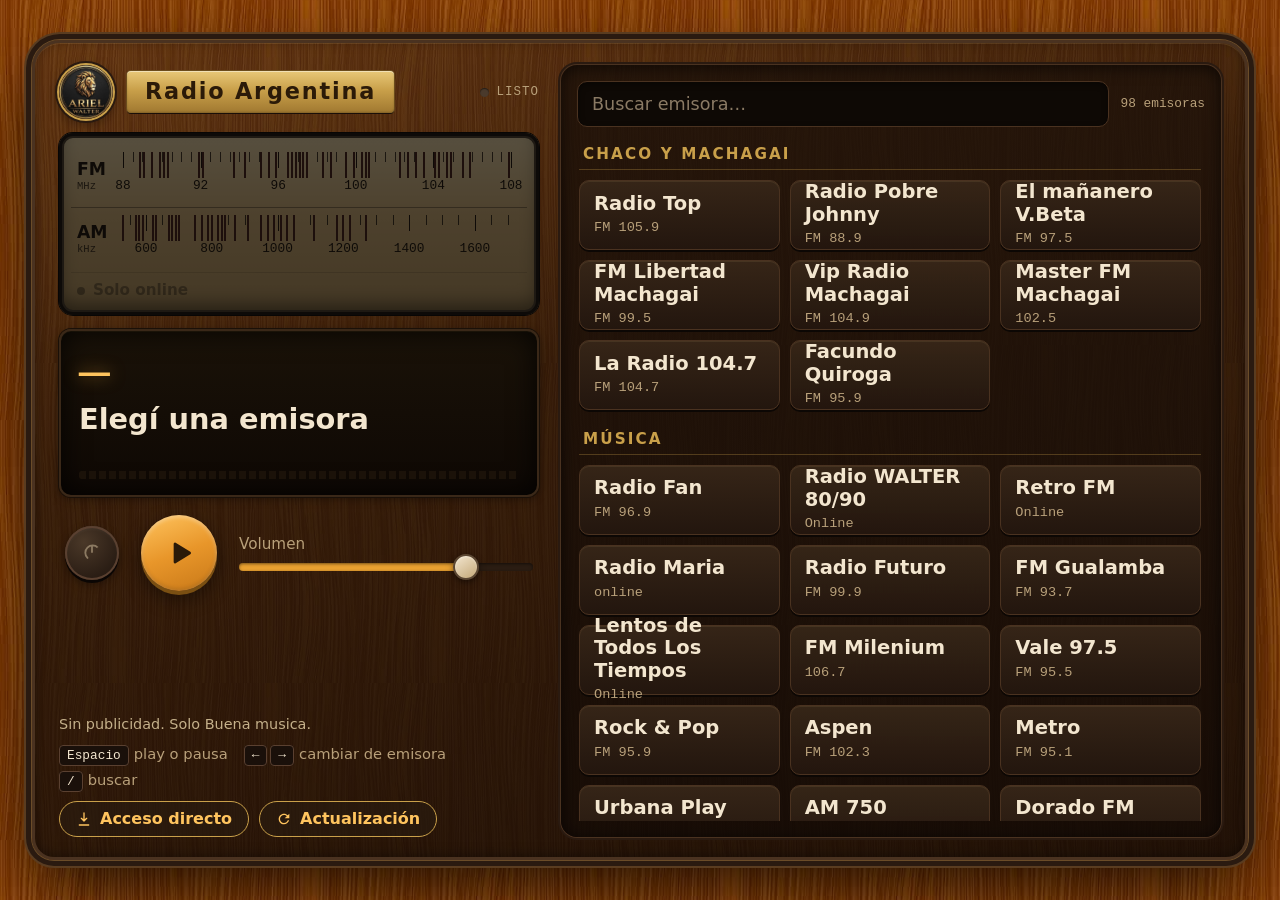
==== commit 68963730: "Add files via upload" ====
--- a/index.html
+++ b/index.html
@@ -27,7 +27,7 @@
     })();
   </script>
   <title>Radio Argentina</title>
-  <link rel="stylesheet" href="styles.css?v=24" />
+  <link rel="stylesheet" href="styles.css?v=26" />
 </head>
 <body>
   <div class="app" id="app">
@@ -175,9 +175,14 @@
         <span class="nav-icon">♥</span>
         <span class="nav-label">Mis Radios</span>
       </button>
-      <button class="nav-btn" data-panel="acerca" id="navAcerca">
+      <button class="nav-btn" data-panel="acerca" id="navAcerca" data-update-hide>
         <span class="nav-icon">ℹ</span>
         <span class="nav-label">Acerca de</span>
+      </button>
+      <!-- Aparece (en rojo) solo cuando hay una versión nueva; ocupa el lugar de "Acerca de" -->
+      <button class="nav-btn nav-update" id="navUpdate" type="button" data-panel="actualizacion" data-update-btn data-update-show hidden>
+        <span class="nav-icon">↻</span>
+        <span class="nav-label" data-update-text>Nueva actualización</span>
       </button>
     </nav>
 
@@ -201,9 +206,29 @@
           <path class="eq-line" id="eqCurveLine" d=""></path>
         </svg>
       </div>
-      <p class="eq-note" id="eqNote" hidden>Esta emisora no permite ecualizar el sonido. Probá con otra, el resto sí funciona.</p>
+      <!-- Volumen de la radio: el parlante silencia / activa el sonido -->
+      <div class="eq-mix eq-vol" id="eqVol">
+        <button class="mix-ico" id="volMute" type="button" aria-label="Silenciar">
+          <svg viewBox="0 0 24 24" aria-hidden="true">
+            <path class="ico-on" d="M3 9v6h4l5 5V4L7 9H3zm13.5 3c0-1.77-1.02-3.29-2.5-4.03v8.05c1.48-.73 2.5-2.25 2.5-4.02zM14 3.23v2.06c2.89.86 5 3.54 5 6.71s-2.11 5.85-5 6.71v2.06c4.01-.91 7-4.49 7-8.77s-2.99-7.86-7-8.77z"/>
+            <path class="ico-off" d="M16.5 12c0-1.77-1.02-3.29-2.5-4.03v2.21l2.45 2.45c.03-.2.05-.41.05-.63zm2.5 0c0 .94-.2 1.82-.54 2.64l1.51 1.51C20.63 14.91 21 13.5 21 12c0-4.28-2.99-7.86-7-8.77v2.06c2.89.86 5 3.54 5 6.71zM4.27 3L3 4.27 7.73 9H3v6h4l5 5v-6.73l4.25 4.25c-.67.52-1.42.93-2.25 1.18v2.06c1.38-.31 2.63-.95 3.69-1.81L19.73 21 21 19.73l-9-9L4.27 3zM12 4L9.91 6.09 12 8.18V4z"/>
+          </svg>
+        </button>
+        <input type="range" id="volSlider" min="0" max="100" step="1" value="100" aria-label="Volumen de la radio" />
+        <output class="mix-val" id="volVal" for="volSlider">100%</output>
+      </div>
+      <p class="eq-note" id="eqNote" hidden>Esta emisora no permite ecualizar ni mover el estéreo (el volumen sí funciona). Probá con otra, el resto sí funciona.</p>
       <div class="eq-sliders" id="eqSliders">
         <!-- filled by JS: 60, 150, 400, 1000, 2400, 6000, 15000 Hz -->
+      </div>
+      <!-- Estéreo: balance izquierda / derecha -->
+      <div class="eq-mix eq-bal" id="eqBal">
+        <span class="mix-side" aria-hidden="true">L</span>
+        <div class="bal-wrap">
+          <input type="range" id="balSlider" min="-100" max="100" step="1" value="0" aria-label="Estéreo: balance izquierda y derecha" />
+        </div>
+        <span class="mix-side" aria-hidden="true">R</span>
+        <button class="mix-val" id="balVal" type="button" title="Tocá para centrar">Centro</button>
       </div>
       <div class="eq-actions">
         <button class="eq-reset" id="eqReset">Restablecer</button>
@@ -222,7 +247,8 @@
   </div>
 
   <audio id="player" preload="none" crossorigin="anonymous"></audio>
-  <script src="app.js?v=24"></script>
+  <script src="app.js?v=26"></script>
+  <script src="update.js?v=1"></script>
 
   <dialog class="sheet" id="shortcutDialog" aria-labelledby="shortcutTitle">
     <div class="sheet-head">
--- a/styles.css
+++ b/styles.css
@@ -1879,3 +1879,226 @@
   .station-item { min-height: 56px; }
   .station-logo { width: 44px; height: 44px; }
 }
+
+
+/* ========== ACTUALIZACIÓN (botón rojo en la barra de abajo) ========== */
+.nav-btn[hidden] { display: none !important; }
+
+@keyframes updGlow {
+  0%, 100% { box-shadow: 0 0 0 0 rgba(255, 70, 60, 0); }
+  50%      { box-shadow: 0 0 14px 1px rgba(255, 70, 60, 0.55); }
+}
+@keyframes updSpin { to { transform: rotate(360deg); } }
+
+/* Botón "Buscar actualización" dentro de Acerca de */
+.upd-check {
+  display: flex;
+  align-items: center;
+  justify-content: center;
+  gap: 8px;
+  width: 100%;
+  padding: 12px 18px;
+  border-radius: 14px;
+  border: 1px solid rgba(255, 255, 255, 0.14);
+  background: rgba(255, 255, 255, 0.06);
+  color: #fff;
+  font: inherit;
+  font-weight: 700;
+  cursor: pointer;
+}
+.upd-check .upd-ico { display: inline-block; font-size: 1.1rem; line-height: 1; }
+.upd-check.is-busy .upd-ico { animation: updSpin 1s linear infinite; }
+.upd-check.has-update {
+  border-color: transparent;
+  background: linear-gradient(135deg, #ff5a4f, #c62419);
+  box-shadow: 0 0 16px rgba(255, 70, 60, 0.5);
+}
+.upd-version { margin-top: 8px; font-size: 0.85rem; opacity: 0.75; }
+.upd-version:empty { display: none; }
+
+.nav-update { color: #ff8a80; }
+.nav-update .nav-icon { color: #ff5a4f; }
+
+@media (max-width: 899px) {
+  :root {
+    --i-update: url("data:image/svg+xml,%3Csvg%20xmlns='http://www.w3.org/2000/svg'%20viewBox='0%200%2024%2024'%3E%3Cpath%20d='M17.65%206.35C16.2%204.9%2014.21%204%2012%204c-4.42%200-7.99%203.58-7.99%208s3.57%208%207.99%208c3.73%200%206.84-2.55%207.73-6h-2.08c-.82%202.33-3.04%204-5.65%204-3.31%200-6-2.69-6-6s2.69-6%206-6c1.66%200%203.14.69%204.22%201.78L13%2011h7V4l-2.35%202.35z'/%3E%3C/svg%3E");
+  }
+  #navUpdate .nav-icon { --ico: var(--i-update); color: #ff5a4f; }
+  .nav-update {
+    min-width: 0;
+    border-radius: 16px;
+    color: #ffb0a8;
+    background: radial-gradient(ellipse at 50% 42%, rgba(255, 70, 60, 0.30), rgba(255, 70, 60, 0) 74%);
+    animation: updGlow 1.8s ease-in-out infinite;
+  }
+  .nav-update .nav-label {
+    font-size: 0.56rem;
+    line-height: 1.05;
+    font-weight: 700;
+    letter-spacing: -0.2px;
+    text-align: center;
+  }
+  .nav-update.is-busy .nav-icon { animation: updSpin 1s linear infinite; }
+  @media (prefers-reduced-motion: reduce) {
+    .nav-update, .nav-update.is-busy .nav-icon, .upd-check.is-busy .upd-ico { animation: none; }
+  }
+}
+
+
+/* ========== VOLUMEN Y ESTÉREO (dentro del ecualizador) ========== */
+.eq-mix {
+  flex: none;
+  display: flex;
+  align-items: center;
+  gap: 12px;
+  margin: 0 0 10px;
+  padding: 8px 14px;
+  border-radius: 16px;
+  border: 1px solid rgba(0, 165, 255, 0.32);
+  background: rgba(2, 16, 36, 0.75);
+}
+.eq-vol { margin-top: 2px; }
+.eq-bal { margin: 2px 0 12px; }
+
+/* Botón del parlante (silenciar / activar) */
+.mix-ico {
+  flex: none;
+  width: 36px;
+  height: 36px;
+  padding: 0;
+  display: grid;
+  place-items: center;
+  border-radius: 50%;
+  border: 1px solid rgba(25, 227, 255, 0.4);
+  background: rgba(25, 227, 255, 0.08);
+  color: var(--cyan);
+  cursor: pointer;
+}
+.mix-ico svg {
+  width: 21px;
+  height: 21px;
+  fill: currentColor;
+  filter: drop-shadow(0 0 4px rgba(25, 227, 255, 0.75));
+}
+.mix-ico .ico-off { display: none; }
+.eq-vol.is-muted .mix-ico { color: #ff8a80; border-color: rgba(255, 120, 110, 0.5); background: rgba(255, 90, 80, 0.1); }
+.eq-vol.is-muted .mix-ico svg { filter: drop-shadow(0 0 4px rgba(255, 110, 100, 0.7)); }
+.eq-vol.is-muted .ico-on { display: none; }
+.eq-vol.is-muted .ico-off { display: inline; }
+
+/* Letras L / R */
+.mix-side {
+  flex: none;
+  width: 18px;
+  text-align: center;
+  font-weight: 800;
+  font-style: italic;
+  font-size: 1rem;
+  color: var(--cyan);
+  text-shadow: 0 0 8px rgba(25, 227, 255, 0.75);
+}
+
+/* Porcentaje / "Centro" */
+.mix-val {
+  flex: none;
+  min-width: 54px;
+  padding: 0;
+  border: 0;
+  background: none;
+  text-align: right;
+  font: inherit;
+  font-size: 0.86rem;
+  font-weight: 700;
+  font-variant-numeric: tabular-nums;
+  color: #cfe9ff;
+}
+button.mix-val { cursor: pointer; }
+.eq-bal.is-centered .mix-val, .eq-bal .mix-val { color: #cfe9ff; }
+
+/* Deslizadores horizontales: la parte iluminada va de --p1 a --p2 (0 a 1) */
+.bal-wrap { position: relative; flex: 1; min-width: 0; display: flex; align-items: center; }
+.bal-wrap::after {                       /* marquita del centro */
+  content: "";
+  position: absolute;
+  left: 50%;
+  top: 50%;
+  width: 2px;
+  height: 18px;
+  border-radius: 1px;
+  transform: translate(-50%, -50%);
+  background: rgba(190, 225, 255, 0.6);
+  pointer-events: none;
+  z-index: 0;
+}
+.eq-mix input[type="range"] {
+  --p1: 0;
+  --p2: 1;
+  --track: linear-gradient(90deg,
+    rgba(120, 170, 230, 0.22) calc(13px + (100% - 26px) * var(--p1)),
+    #1fd6ff calc(13px + (100% - 26px) * var(--p1)),
+    #1fd6ff calc(13px + (100% - 26px) * var(--p2)),
+    rgba(120, 170, 230, 0.22) calc(13px + (100% - 26px) * var(--p2)));
+  -webkit-appearance: none;
+  appearance: none;
+  position: relative;
+  z-index: 1;
+  flex: 1;
+  width: 100%;
+  min-width: 0;
+  height: 36px;
+  margin: 0;
+  background: transparent;
+  cursor: pointer;
+  touch-action: pan-y;                   /* el dedo mueve el deslizador, no la pantalla */
+}
+.eq-mix input[type="range"]::-webkit-slider-runnable-track {
+  height: 8px;
+  border-radius: 6px;
+  background: var(--track);
+  box-shadow: 0 0 10px rgba(0, 200, 255, 0.35), inset 0 0 0 1px rgba(255, 255, 255, 0.12);
+}
+.eq-mix input[type="range"]::-webkit-slider-thumb {
+  -webkit-appearance: none;
+  appearance: none;
+  width: 26px;
+  height: 26px;
+  margin-top: -9px;
+  border-radius: 50%;
+  border: 3px solid var(--cyan);
+  background: radial-gradient(circle at 35% 30%, #fff, #cfeaff);
+  box-shadow: 0 0 14px rgba(25, 227, 255, 0.85), 0 2px 6px rgba(0, 0, 0, 0.5);
+}
+.eq-mix input[type="range"]::-moz-range-track {
+  height: 8px;
+  border-radius: 6px;
+  background: var(--track);
+  box-shadow: 0 0 10px rgba(0, 200, 255, 0.35), inset 0 0 0 1px rgba(255, 255, 255, 0.12);
+}
+.eq-mix input[type="range"]::-moz-range-thumb {
+  box-sizing: border-box;
+  width: 26px;
+  height: 26px;
+  border-radius: 50%;
+  border: 3px solid var(--cyan);
+  background: radial-gradient(circle at 35% 30%, #fff, #cfeaff);
+  box-shadow: 0 0 14px rgba(25, 227, 255, 0.85), 0 2px 6px rgba(0, 0, 0, 0.5);
+}
+.eq-mix input[type="range"]:focus-visible { outline: none; }
+.eq-mix input[type="range"]:focus-visible::-webkit-slider-thumb { box-shadow: 0 0 0 3px rgba(25, 227, 255, 0.45), 0 0 14px rgba(25, 227, 255, 0.85); }
+
+/* Emisora sin permiso de ecualizador: el estéreo tampoco se puede mover (el volumen sí) */
+.eq-panel.eq-off .eq-bal { opacity: 0.38; pointer-events: none; }
+
+/* El panel nunca se corta en pantallas bajitas: si falta lugar, se desliza */
+@media (max-width: 899px) {
+  .eq-panel { overflow-y: auto; }
+  .eq-panel > * { flex-shrink: 0; }
+  .eq-panel .eq-sliders { flex: 1 0 auto; }
+}
+/* Celulares bajitos: se achican la curva y los deslizadores para que entre todo, con Restablecer incluido */
+@media (max-width: 899px) and (max-height: 700px) {
+  .eq-curve-wrap { height: 58px; }
+  .eq-band { gap: 8px; }
+  .eq-band input[type="range"] { height: min(220px, 22vh); }
+  .eq-sliders { padding: 2px 0 6px; }
+}
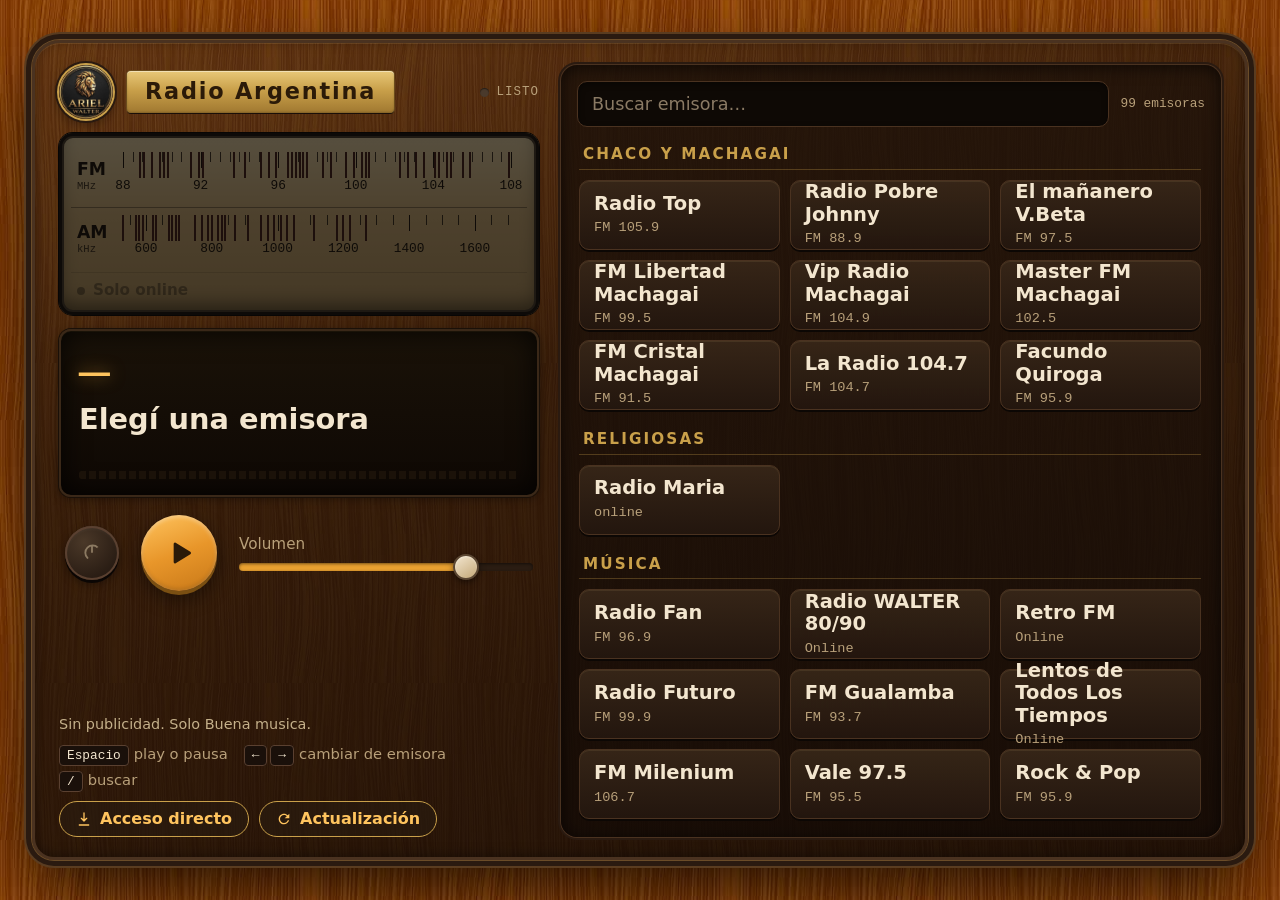
==== commit c97f2db5: "Add files via upload" ====
--- a/index.html
+++ b/index.html
@@ -27,7 +27,7 @@
     })();
   </script>
   <title>Radio Argentina</title>
-  <link rel="stylesheet" href="styles.css?v=26" />
+  <link rel="stylesheet" href="styles.css?v=27" />
 </head>
 <body>
   <div class="app" id="app">
@@ -247,7 +247,7 @@
   </div>
 
   <audio id="player" preload="none" crossorigin="anonymous"></audio>
-  <script src="app.js?v=26"></script>
+  <script src="app.js?v=27"></script>
   <script src="update.js?v=1"></script>
 
   <dialog class="sheet" id="shortcutDialog" aria-labelledby="shortcutTitle">
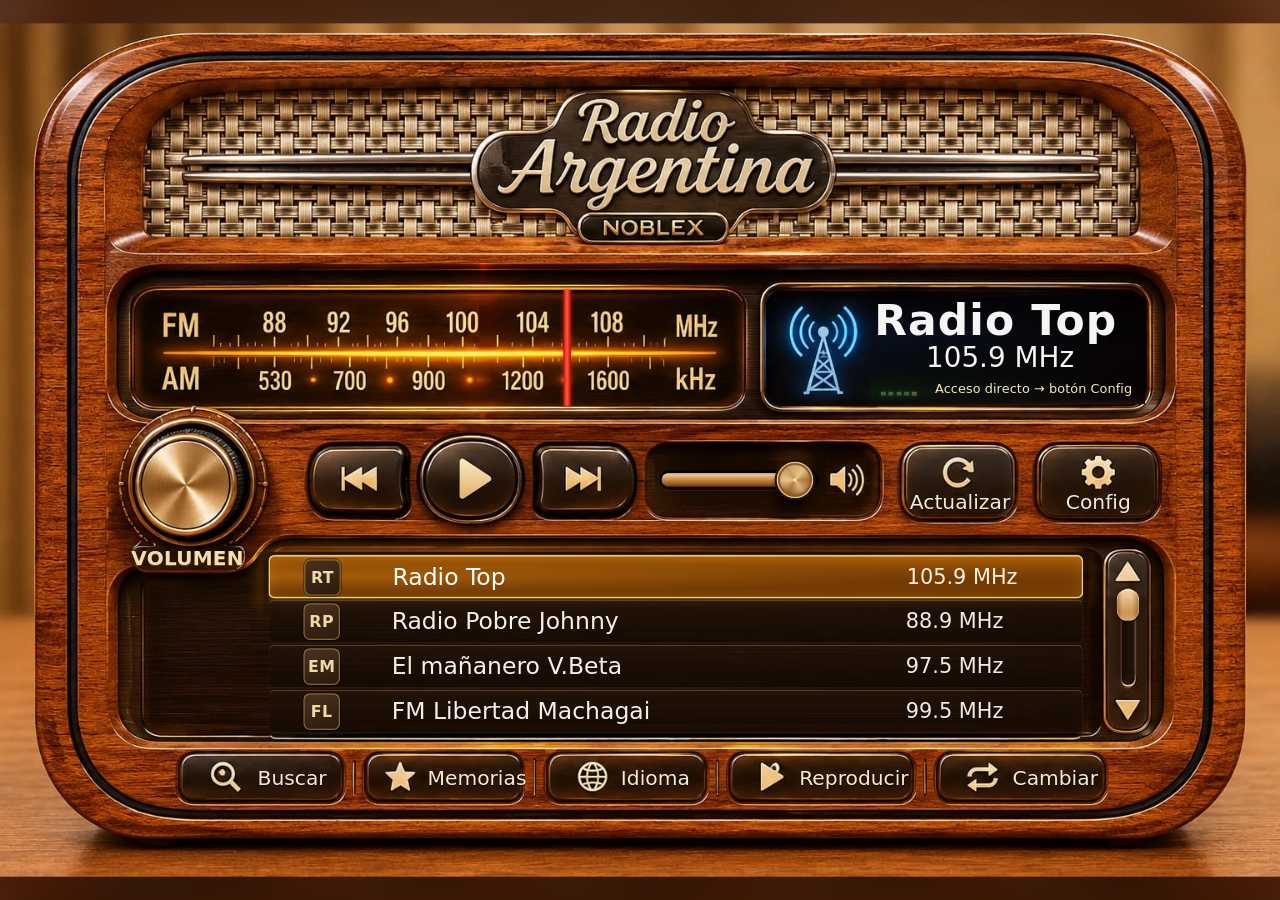
==== commit 1c3e4184: "Add files via upload" ====
--- a/index.html
+++ b/index.html
@@ -247,7 +247,9 @@
   </div>
 
   <audio id="player" preload="none" crossorigin="anonymous"></audio>
-  <script src="app.js?v=27"></script>
+  <script src="stations.js?v=1"></script>
+  <script src="logos.js?v=1"></script>
+  <script src="app.js?v=28"></script>
   <script src="update.js?v=1"></script>
 
   <dialog class="sheet" id="shortcutDialog" aria-labelledby="shortcutTitle">
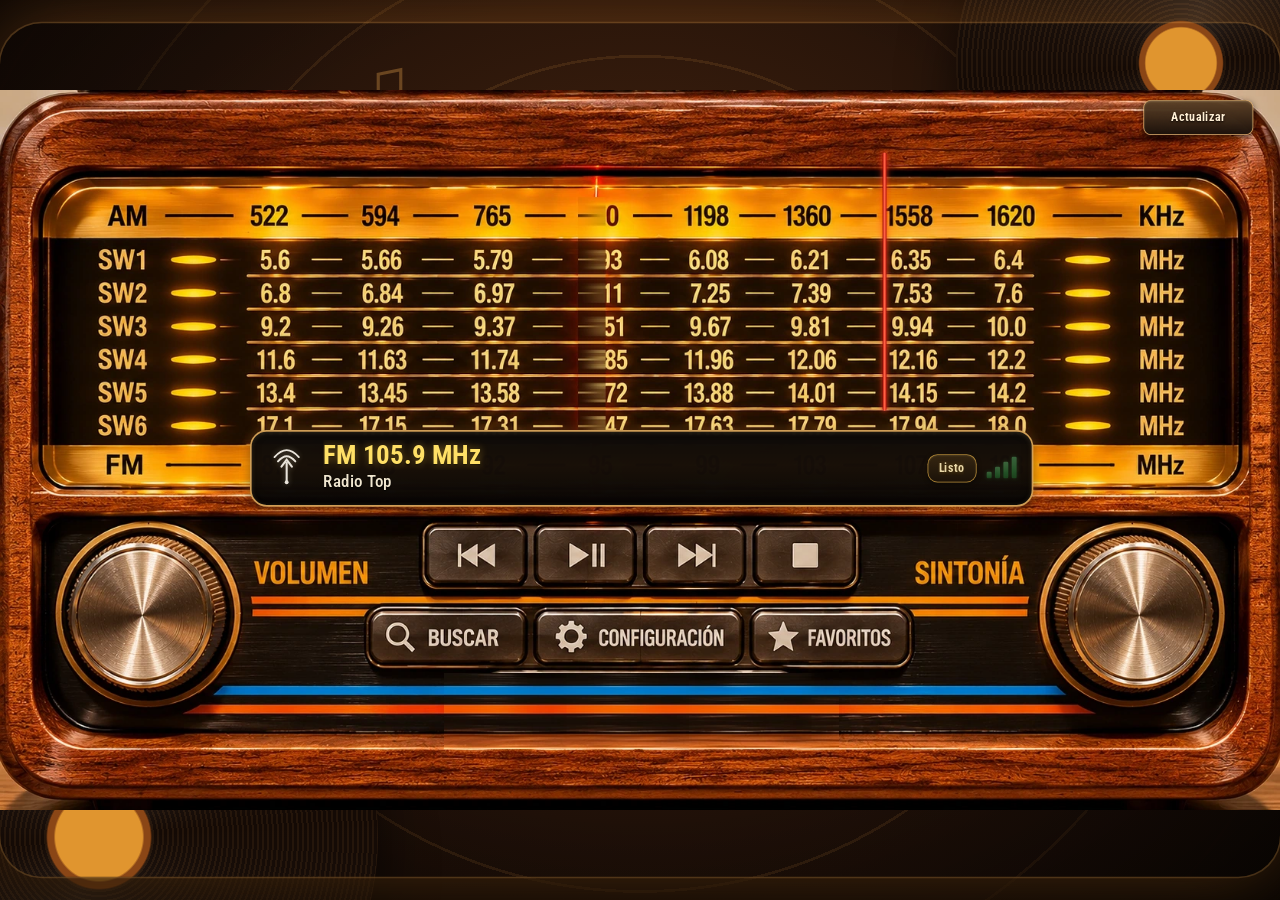
==== commit c2b315b3: "Add files via upload" ====
--- a/index.html
+++ b/index.html
@@ -11,9 +11,11 @@
   <meta name="apple-mobile-web-app-status-bar-style" content="black-translucent" />
   <meta name="apple-mobile-web-app-title" content="Radio AR" />
   <meta name="description" content="Radios de Argentina en vivo, con dial y botonera. Sin publicidad." />
-  <link rel="manifest" href="manifest.json" />
-  <link rel="apple-touch-icon" href="icon-192.png" />
-  <link rel="icon" type="image/png" sizes="192x192" href="icon-192.png" />
+  <link rel="manifest" href="manifest.json?v=93" />
+  <link rel="apple-touch-icon" sizes="180x180" href="apple-touch-icon.png?v=93" />
+  <link rel="icon" type="image/png" sizes="32x32" href="icon-32.png?v=93" />
+  <link rel="icon" type="image/png" sizes="192x192" href="icon-192.png?v=93" />
+  <link rel="shortcut icon" href="favicon.ico?v=93" />
     <script>
     // PC (pantalla ancha): se usa la versión de escritorio, que es pc.html
     // Para ver la versión celular en una PC: agregar ?vista=movil a la dirección
@@ -27,7 +29,8 @@
     })();
   </script>
   <title>Radio Argentina</title>
-  <link rel="stylesheet" href="styles.css?v=27" />
+  <link rel="stylesheet" href="styles.css?v=30" />
+  <link rel="stylesheet" href="pro.css?v=1" />
 </head>
 <body>
   <div class="app" id="app">
@@ -36,7 +39,7 @@
     <header class="radio-header">
       <div class="brand">
         <div class="brand-logo-wrap">
-          <img class="brand-logo" src="logo.webp" width="48" height="48" alt="Logo Ariel" decoding="async" />
+          <img class="brand-logo" src="logo.webp?v=93" width="48" height="48" alt="Logo Ariel" decoding="async" />
         </div>
         <span class="brand-text">Radio Argentina</span>
       </div>
@@ -47,6 +50,24 @@
         <span class="signal-icon">📶</span>
       </div>
     </header>
+
+
+    <!-- MASCOTA MUSICAL: emoji nativo, sin archivos de imagen ni GIF -->
+    <section class="radio-dance-banner" aria-label="Mascota musical de Radio Argentina">
+      <div class="radio-dance-stage" aria-hidden="true">
+        <span class="radio-dance-emoji emoji-a">🎵</span>
+        <span class="radio-dance-emoji emoji-b">💃</span>
+        <span class="radio-dance-emoji emoji-c">🎶</span>
+        <span class="radio-dance-emoji emoji-d">✨</span>
+        <span class="radio-dance-emoji emoji-e">🕺</span>
+        <span class="radio-big-smile" role="img" aria-label="Carita sonriente">😄</span>
+      </div>
+      <!-- Frase luminosa: aparece un rato al cambiar de emisora, encima de la franja (no agrega altura) -->
+      <div class="station-quote" id="stationQuote" aria-hidden="true">
+        <span class="quote-emoji"></span>
+        <span class="quote-text"></span>
+      </div>
+    </section>
 
     <!-- DIAL DORADO -->
     <section class="dial-section">
@@ -85,6 +106,8 @@
       <div class="station-info">
         <h1 class="station-name" id="stationName">Elegí una emisora</h1>
         <div class="station-freq" id="freq">—</div>
+        <!-- Barritas del visor: suben y bajan con la música -->
+        <div class="visor-bars" id="visorBars" aria-hidden="true"><i></i><i></i><i></i><i></i><i></i></div>
       </div>
       <div class="visualizer" id="visualizer">
         <div class="bar"></div><div class="bar"></div><div class="bar"></div><div class="bar"></div>
@@ -249,7 +272,7 @@
   <audio id="player" preload="none" crossorigin="anonymous"></audio>
   <script src="stations.js?v=1"></script>
   <script src="logos.js?v=1"></script>
-  <script src="app.js?v=28"></script>
+  <script src="app.js?v=29"></script>
   <script src="update.js?v=1"></script>
 
   <dialog class="sheet" id="shortcutDialog" aria-labelledby="shortcutTitle">
--- a/styles.css
+++ b/styles.css
@@ -3,9 +3,7 @@
    Colores, tipografía, dial dorado, tags de estaciones, glow
    ========================================================== */
 
-@import url('https://fonts.googleapis.com/css2?family=Orbitron:wght@500;700&family=Exo+2:wght@500;600;700&family=Roboto:wght@400;500;700&display=swap');
-
-/* ---- Tipografías guardadas dentro de la app (se usan solo en la versión celular) ---- */
+/* Tipografías locales (sin Google Fonts: carga más rápida en móvil y offline) */
 @font-face { font-family: "RA Exo"; font-style: italic; font-weight: 700; font-display: swap; src: url("fonts/exo-2-latin-700-italic.woff2") format("woff2"); }
 @font-face { font-family: "RA Exo"; font-style: italic; font-weight: 800; font-display: swap; src: url("fonts/exo-2-latin-800-italic.woff2") format("woff2"); }
 @font-face { font-family: "RA Sans"; font-style: normal; font-weight: 400; font-display: swap; src: url("fonts/open-sans-latin-400-normal.woff2") format("woff2"); }
@@ -33,9 +31,13 @@
   --orange: #ff8c1a;
   --orange-hi: #ffb040;
   --red: #ff3b5c;
-  --font-title: "Exo 2", "Orbitron", system-ui, sans-serif;
-  --font: "Roboto", system-ui, -apple-system, "Segoe UI", sans-serif;
-  --mono: "Roboto Mono", ui-monospace, monospace;
+  --font-title: "RA Exo", "Exo 2", system-ui, sans-serif;
+  --font: "RA Sans", system-ui, -apple-system, "Segoe UI", Roboto, sans-serif;
+  --mono: ui-monospace, "Cascadia Code", "Roboto Mono", monospace;
+  --safe-top: env(safe-area-inset-top, 0px);
+  --safe-bottom: env(safe-area-inset-bottom, 0px);
+  --safe-left: env(safe-area-inset-left, 0px);
+  --safe-right: env(safe-area-inset-right, 0px);
 }
 
 *, *::before, *::after { box-sizing: border-box; margin: 0; padding: 0; }
@@ -43,18 +45,23 @@
 
 html, body {
   height: 100%;
+  height: 100dvh;
   overflow: hidden;
   background: var(--bg-deep);
   color: var(--text);
   font-family: var(--font);
   -webkit-tap-highlight-color: transparent;
+  -webkit-text-size-adjust: 100%;
+  text-size-adjust: 100%;
   user-select: none;
+  -webkit-user-select: none;
 }
 
 body {
   display: flex;
   justify-content: center;
   align-items: stretch;
+  overscroll-behavior: none;
 }
 
 .app {
@@ -72,6 +79,8 @@
   border-left: 1px solid rgba(232,184,74,0.18);
   border-right: 1px solid rgba(232,184,74,0.18);
   box-shadow: 0 0 80px rgba(0,0,0,0.7);
+  padding-left: var(--safe-left);
+  padding-right: var(--safe-right);
 }
 
 /* ========== HEADER ========== */
@@ -2102,3 +2111,1026 @@
   .eq-band input[type="range"] { height: min(220px, 22vh); }
   .eq-sliders { padding: 2px 0 6px; }
 }
+
+/* ---- Mis redes (panel Opciones) ---- */
+.side-body .social-links { display: grid; gap: 10px; margin: 10px 0 18px; }
+.side-body .social-btn {
+  display: flex; align-items: center; gap: 12px;
+  padding: 11px 14px; border-radius: 14px;
+  border: 1px solid rgba(255,255,255,0.12);
+  background: rgba(255,255,255,0.05);
+  color: var(--text); text-decoration: none; font-weight: 600;
+  -webkit-tap-highlight-color: transparent;
+}
+.side-body .social-btn:active { transform: scale(0.98); background: rgba(255,255,255,0.09); }
+.side-body .social-btn:focus-visible { outline: 2px solid var(--cyan); outline-offset: 2px; }
+.side-body .social-ico {
+  flex: none; width: 38px; height: 38px; border-radius: 11px;
+  display: grid; place-items: center; color: #fff;
+}
+.side-body .social-ico svg { width: 22px; height: 22px; display: block; }
+.side-body .social-ico.wa { background: #25d366; }
+.side-body .social-ico.ig { background: linear-gradient(45deg, #f9ce34, #ee2a7b 55%, #6228d7); }
+.side-body .social-ico.fb { background: #1877f2; }
+.side-body .social-txt { display: flex; flex-direction: column; min-width: 0; line-height: 1.25; }
+.side-body .social-txt small { font-weight: 400; font-size: 0.82rem; color: var(--muted); }
+.side-body .social-go { margin-left: auto; font-size: 1.5rem; line-height: 1; color: var(--muted); }
+
+/* ==========================================================================
+   OPTIMIZACIÓN MÓVIL — pantallas chicas, bajitas, landscape y rendimiento
+   ========================================================================== */
+
+/* Lista de emisoras: scroll más fluido en móvil */
+@media (max-width: 899px) {
+  .station-list {
+    -webkit-overflow-scrolling: touch;
+    overscroll-behavior: contain;
+    scroll-behavior: smooth;
+    /* Reserva espacio para la barra inferior + safe area */
+    padding-bottom: calc(var(--nav-h, 60px) + var(--safe-bottom) + 12px);
+  }
+
+  .station-item {
+    min-height: 52px; /* área táctil cómoda */
+    contain: layout style;
+  }
+
+  /* Targets táctiles mínimos ~44px */
+  .nav-btn {
+    min-height: 44px;
+    min-width: 44px;
+  }
+  .play-btn {
+    min-width: 56px;
+    min-height: 56px;
+  }
+  .prev-btn, .next-btn, .station-play {
+    min-width: 40px;
+    min-height: 40px;
+  }
+
+  /* Menos blur en bottom-nav (caro en GPUs móviles) */
+  .bottom-nav {
+    backdrop-filter: blur(8px);
+    -webkit-backdrop-filter: blur(8px);
+    height: calc(60px + var(--safe-bottom));
+    padding-bottom: var(--safe-bottom);
+  }
+
+  /* Evitar zoom accidental en inputs iOS */
+  input, select, textarea {
+    font-size: 16px;
+  }
+}
+
+/* ---- Teléfonos bajitos (iPhone SE, Android chicos) ---- */
+@media (max-width: 899px) and (max-height: 700px) {
+  .radio-header {
+    padding-top: max(6px, var(--safe-top));
+    padding-bottom: 4px;
+    row-gap: 2px;
+  }
+  .brand-logo-wrap { width: 40px; height: 40px; }
+  .brand-logo { width: 36px; height: 36px; }
+  .brand-text { font-size: 1.05rem; }
+
+  .dial-section { padding: 2px 10px 0; }
+  .dial-frame { margin-bottom: 2px; }
+  .dial-band { min-height: 28px; }
+
+  .now-playing-section { padding: 2px 12px; }
+  .station-name { font-size: 1.05rem; }
+  .station-freq { font-size: 0.95rem; }
+  .visualizer { height: 36px; margin-top: 2px; }
+
+  .controls-section { padding: 2px 10px 4px; gap: 4px; }
+  .play-btn { width: 56px; height: 56px; min-width: 56px; min-height: 56px; }
+
+  .filter-row, .search-row { padding-top: 2px; padding-bottom: 2px; }
+}
+
+/* ---- Muy bajitos (< 600px de alto) ---- */
+@media (max-width: 899px) and (max-height: 600px) {
+  .visualizer { display: none; }
+  .dial-section { display: none; }
+  .station-name { font-size: 0.98rem; }
+  .station-freq { font-size: 0.88rem; }
+  .now-playing-section { padding: 4px 12px 2px; }
+  .controls-section { padding: 2px 8px 2px; }
+  .play-btn { width: 48px; height: 48px; min-width: 48px; min-height: 48px; }
+  .bottom-nav { height: calc(52px + var(--safe-bottom)); }
+  :root { --nav-h: 52px; }
+}
+
+/* ---- Landscape en móvil ---- */
+@media (max-width: 899px) and (orientation: landscape) and (max-height: 500px) {
+  .app {
+    max-width: none;
+  }
+  .radio-header {
+    padding: 4px 12px;
+    grid-template-columns: auto 1fr auto;
+    grid-template-areas: "brand live install";
+  }
+  .dial-section { display: none; }
+  .visualizer { height: 28px; }
+  .now-playing-section { padding: 2px 12px; }
+  .station-name { font-size: 0.95rem; }
+  .controls-section { padding: 2px 10px; }
+  .play-btn { width: 44px; height: 44px; min-width: 44px; min-height: 44px; }
+  .bottom-nav {
+    height: calc(48px + var(--safe-bottom));
+  }
+  :root { --nav-h: 48px; }
+  .station-list {
+    padding-bottom: calc(48px + var(--safe-bottom) + 8px);
+  }
+}
+
+/* ---- Preferencia de menos animación / ahorro de batería ---- */
+@media (prefers-reduced-motion: reduce) {
+  *, *::before, *::after {
+    animation-duration: 0.01ms !important;
+    animation-iteration-count: 1 !important;
+    transition-duration: 0.01ms !important;
+    scroll-behavior: auto !important;
+  }
+  .visualizer.playing .bar { animation: none; height: 18px; opacity: 0.85; }
+  .needle { transition: none; }
+}
+
+/* En pantallas táctiles, quitar hover “fantasma” y reforzar :active */
+@media (hover: none) and (pointer: coarse) {
+  .station-item:hover {
+    background: transparent;
+  }
+  .station-item:active {
+    background: rgba(30, 144, 255, 0.12);
+  }
+  .nav-btn:active { opacity: 0.75; }
+  .play-btn:active { transform: scale(0.94); }
+  .install-chip:hover {
+    background: rgba(0, 40, 90, 0.7);
+    box-shadow: none;
+  }
+}
+
+/* Dark OLED: fondo verdaderamente negro para ahorrar batería en AMOLED */
+@media (max-width: 899px) and (prefers-color-scheme: dark) {
+  html, body { background: #000; }
+  .app {
+    background:
+      radial-gradient(ellipse 120% 45% at 50% 0%, rgba(20, 80, 160, 0.28) 0%, transparent 55%),
+      linear-gradient(180deg, #06101c 0%, #03080f 50%, #000 100%);
+  }
+}
+
+
+
+/* ========== NOW PLAYING TRACK DISPLAY ========== */
+/* La tarjeta se muestra solo en móvil; la versión PC conserva su distribución. */
+.track-display {
+  display: none;
+}
+@media (max-width: 899px) {
+  .track-display {
+    display: flex;
+    align-items: center;
+    gap: 10px;
+    min-height: 76px;
+    margin: 5px 12px 2px;
+    padding: 7px 10px;
+    flex-shrink: 0;
+    overflow: hidden;
+    position: relative;
+    border: 1.5px solid rgba(0, 220, 255, .9);
+    border-radius: 17px;
+    background:
+      linear-gradient(100deg, rgba(0, 22, 46, .98), rgba(2, 12, 29, .96)),
+      radial-gradient(circle at 20% 50%, rgba(0, 180, 255, .2), transparent 60%);
+    box-shadow: 0 0 13px rgba(0, 190, 255, .22), inset 0 0 16px rgba(0, 120, 255, .1);
+  }
+  .track-art-wrap {
+    width: 58px;
+    height: 58px;
+    flex: 0 0 58px;
+    overflow: hidden;
+    border-radius: 10px;
+    border: 1px solid rgba(255, 210, 110, .65);
+    background: linear-gradient(145deg, #173a5c, #071426);
+    display: grid;
+    place-items: center;
+  }
+  .track-cover {
+    width: 100%;
+    height: 100%;
+    object-fit: cover;
+  }
+  .track-cover[hidden] { display: none !important; }
+  .track-cover-fallback {
+    color: #19e3ff;
+    font-size: 2rem;
+    text-shadow: 0 0 12px rgba(0, 220, 255, .7);
+  }
+  .track-copy {
+    min-width: 0;
+    flex: 1 1 auto;
+    text-align: left;
+    position: relative;
+    z-index: 1;
+  }
+  .track-kicker {
+    display: flex;
+    align-items: center;
+    gap: 5px;
+    color: #19e3ff;
+    font: 800 .61rem/1.2 "Open Sans", system-ui, sans-serif;
+    letter-spacing: .55px;
+    margin-bottom: 3px;
+  }
+  .track-note { font-size: .95rem; }
+  .track-title {
+    color: #fff;
+    font: 700 .91rem/1.18 "Open Sans", system-ui, sans-serif;
+    white-space: nowrap;
+    overflow: hidden;
+    text-overflow: ellipsis;
+    text-shadow: 0 0 9px rgba(0, 160, 255, .25);
+  }
+  .track-artist {
+    color: #c5d5e8;
+    font: italic 600 .75rem/1.25 "Open Sans", system-ui, sans-serif;
+    white-space: nowrap;
+    overflow: hidden;
+    text-overflow: ellipsis;
+    margin-top: 2px;
+  }
+  .track-bars {
+    flex: 0 0 58px;
+    height: 43px;
+    display: flex;
+    align-items: flex-end;
+    justify-content: center;
+    gap: 2px;
+    opacity: .9;
+    margin-left: 1px;
+  }
+  .track-bars i {
+    width: 4px;
+    height: 8px;
+    border-radius: 1px 1px 0 0;
+    background: linear-gradient(180deg, #20f4ff, #0875e8);
+    box-shadow: 0 0 5px rgba(0, 220, 255, .5);
+    animation: trackBars .72s ease-in-out infinite alternate;
+  }
+  .track-bars i:nth-child(3n) { animation-delay: -.28s; }
+  .track-bars i:nth-child(2n) { animation-delay: -.48s; }
+  .track-bars i:nth-child(4n) { animation-delay: -.12s; }
+  @keyframes trackBars {
+    from { height: 7px; opacity: .6; }
+    to { height: 38px; opacity: 1; }
+  }
+  .track-display[data-state="idle"] .track-bars i,
+  .track-display[data-state="stale"] .track-bars i { animation-play-state: paused; opacity: .45; }
+  .track-display[data-state="searching"] .track-kicker { color: #ffd36a; }
+  .track-display[data-state="stale"] .track-kicker { color: #ffd36a; }
+  .track-display[data-state="found"] { border-color: rgba(0, 235, 255, .95); }
+  .track-display[data-state="idle"] { border-color: rgba(100, 160, 200, .45); }
+  /* Reducimos la altura del dial para hacer sitio al visor sin cambiar su aspecto. */
+  .dial-section { padding: 3px 12px 4px; }
+  .dial-glass { padding: 6px 10px 5px; }
+  .dial-band { margin-bottom: 3px; }
+  .dial-scale { height: 21px; }
+  .dial-scale::before { top: 3px; height: 7px; }
+  .dial-tag { font-size: .59rem; }
+  .dial-tag small { font-size: .45rem; }
+}
+@media (max-width: 360px) {
+  .track-display { gap: 7px; min-height: 68px; padding: 6px 7px; margin-left: 9px; margin-right: 9px; }
+  .track-art-wrap { width: 50px; height: 50px; flex-basis: 50px; }
+  .track-bars { flex-basis: 42px; gap: 1.5px; }
+  .track-bars i { width: 3px; }
+  .track-title { font-size: .82rem; }
+  .track-artist { font-size: .68rem; }
+}
+
+
+
+/* ===== Radio Argentina: baile y controles compactos (móvil) ===== */
+@media (max-width: 899px) {
+  .track-display { min-height: 82px; position: relative; }
+  .track-art-wrap { z-index: 2; }
+  .dance-stage {
+    position: absolute;
+    left: 72px;
+    right: 5px;
+    top: 2px;
+    bottom: 2px;
+    overflow: hidden;
+    pointer-events: none;
+    opacity: 1;
+    transition: opacity .25s ease;
+  }
+  .dance-dog {
+    position: absolute;
+    width: 86px;
+    height: 76px;
+    object-fit: contain;
+    left: 5%;
+    bottom: -2px;
+    filter: drop-shadow(0 0 7px rgba(0, 205, 255, .45));
+    animation: dogGroove 3.8s ease-in-out infinite;
+    transform: translate(var(--dog-sway, 0px), var(--dog-bounce, 0px));
+    transform-origin: 50% 90%;
+  }
+  @keyframes dogGroove {
+    0%, 100% { left: 3%; transform: translate(var(--dog-sway, 0px), var(--dog-bounce, 0px)) rotate(-5deg) scale(1); }
+    22% { left: 25%; transform: translate(var(--dog-sway, 0px), var(--dog-bounce, 0px)) rotate(5deg) scale(1.04); }
+    48% { left: 52%; transform: translate(var(--dog-sway, 0px), var(--dog-bounce, 0px)) rotate(-4deg) scale(.98); }
+    72% { left: 75%; transform: translate(var(--dog-sway, 0px), var(--dog-bounce, 0px)) rotate(6deg) scale(1.04); }
+  }
+  .dance-emoji {
+    position: absolute;
+    font-size: 19px;
+    line-height: 1;
+    filter: drop-shadow(0 0 5px rgba(0, 210, 255, .75));
+    animation: emojiDance 1.35s ease-in-out infinite;
+  }
+  .emoji-one { left: 12%; top: 4px; animation-delay: -.2s; }
+  .emoji-two { left: 43%; top: 5px; animation-delay: -.75s; font-size: 21px; }
+  .emoji-three { right: 14%; top: 2px; animation-delay: -.45s; }
+  .emoji-four { right: 34%; bottom: 3px; animation-delay: -.95s; font-size: 17px; }
+  .emoji-five { right: 3%; bottom: 7px; animation-delay: -.1s; }
+  @keyframes emojiDance {
+    0%, 100% { transform: translateY(5px) rotate(-12deg) scale(.88); opacity: .55; }
+    50% { transform: translateY(-7px) rotate(13deg) scale(1.18); opacity: 1; }
+  }
+  .track-display.has-track .dance-stage { opacity: 0; visibility: hidden; }
+  .track-display.has-track .track-art-wrap { display: grid; }
+  .track-display:not(.has-track) .track-copy { position: relative; z-index: 3; }
+  .track-display:not(.has-track) .track-title,
+  .track-display:not(.has-track) .track-artist { text-shadow: 0 1px 4px #00101f, 0 0 8px #00101f; }
+  .track-display:not(.has-track) .track-bars { display: none; }
+
+  /* Dial un poco más bajo para recuperar alto útil para el listado de radios. */
+  .dial-section { padding: 2px 10px 3px !important; }
+  .dial-glass { padding: 6px 10px 4px !important; }
+  .dial-band { margin-bottom: 2px !important; }
+  .dial-scale { height: 20px !important; }
+  .dial-scale::before { top: 2px !important; height: 6px !important; }
+
+  /* Transporte más compacto: play sigue siendo el botón principal. */
+  .controls-section { gap: 5px !important; padding: 2px 9px 3px !important; }
+  .transport { gap: 6px !important; }
+  .prev-btn, .next-btn { width: 44px !important; height: 44px !important; min-width: 44px !important; min-height: 44px !important; }
+  .prev-btn::before, .next-btn::before { width: 19px !important; height: 19px !important; }
+  .play-btn { width: 58px !important; height: 58px !important; min-width: 58px !important; min-height: 58px !important; }
+  .play-btn svg { width: 27px !important; height: 27px !important; }
+  .fav-btn { min-width: 72px !important; padding: 5px 7px !important; }
+  .eq-btn { min-width: 86px !important; width: 86px !important; height: 46px !important; min-height: 46px !important; padding: 4px 7px !important; }
+  .eq-btn .eq-icon { display: none !important; }
+  .eq-btn .eq-label { display: block !important; font-size: .67rem !important; line-height: 1.1 !important; white-space: nowrap; }
+}
+@media (max-width: 380px) {
+  .dance-stage { left: 62px; }
+  .dance-dog { width: 72px; height: 68px; }
+  .dance-emoji { font-size: 16px; }
+  .controls-section { gap: 3px !important; }
+  .transport { gap: 4px !important; }
+  .prev-btn, .next-btn { width: 39px !important; height: 39px !important; min-width: 39px !important; min-height: 39px !important; }
+  .play-btn { width: 52px !important; height: 52px !important; min-width: 52px !important; min-height: 52px !important; }
+  .eq-btn { min-width: 78px !important; width: 78px !important; }
+  .eq-btn .eq-label { font-size: .61rem !important; }
+}
+@media (prefers-reduced-motion: reduce) {
+  .dance-dog, .dance-emoji { animation: none !important; }
+}
+
+
+/* ===== Radio Argentina: mascota animada universal, sin panel de tags ===== */
+.radio-dance-banner { display: none; }
+@media (max-width: 899px) {
+  .radio-dance-banner {
+    display: block;
+    height: clamp(76px, 17vw, 104px);
+    margin: 3px 12px 4px;
+    position: relative;
+    overflow: hidden;
+    border: 1px solid rgba(0, 190, 255, .62);
+    border-radius: 15px;
+    background: linear-gradient(100deg, rgba(2, 18, 39, .96), rgba(0, 9, 24, .98));
+    box-shadow: inset 0 0 14px rgba(0, 155, 255, .12), 0 0 9px rgba(0, 160, 255, .14);
+    isolation: isolate;
+  }
+  .radio-dance-stage {
+    position: absolute;
+    inset: 0;
+    overflow: hidden;
+  }
+  .radio-dance-dog {
+    position: absolute;
+    z-index: 2;
+    display: block !important;
+    visibility: visible !important;
+    opacity: 1 !important;
+    width: auto;
+    height: 96%;
+    max-width: none;
+    object-fit: contain;
+    left: 50%;
+    bottom: 0;
+    transform: translateX(-50%);
+    animation: radioDogTravel 7s ease-in-out infinite;
+    filter: drop-shadow(0 3px 7px rgba(0, 0, 0, .65));
+    image-rendering: auto;
+  }
+  @keyframes radioDogTravel {
+    0%, 100% { left: 17%; transform: translateX(-50%) rotate(-4deg) scale(.96); }
+    25% { left: 39%; transform: translateX(-50%) rotate(4deg) scale(1.02); }
+    50% { left: 82%; transform: translateX(-50%) rotate(-3deg) scale(1); }
+    75% { left: 58%; transform: translateX(-50%) rotate(5deg) scale(1.03); }
+  }
+  .radio-dance-emoji {
+    position: absolute;
+    z-index: 3;
+    display: block;
+    font-family: "Apple Color Emoji", "Noto Color Emoji", "Segoe UI Emoji", sans-serif;
+    font-size: clamp(16px, 4.4vw, 23px);
+    line-height: 1;
+    filter: drop-shadow(0 0 5px rgba(0, 200, 255, .75));
+    animation: radioEmojiHop 1.35s ease-in-out infinite;
+    pointer-events: none;
+  }
+  .emoji-a { left: 8%; top: 8px; animation-delay: -.2s; }
+  .emoji-b { left: 36%; top: 4px; animation-delay: -.75s; }
+  .emoji-c { right: 9%; top: 7px; animation-delay: -.48s; }
+  .emoji-d { right: 30%; bottom: 7px; animation-delay: -.95s; }
+  .emoji-e { left: 55%; bottom: 5px; animation-delay: -.1s; }
+  @keyframes radioEmojiHop {
+    0%, 100% { transform: translateY(4px) rotate(-12deg) scale(.88); opacity: .62; }
+    50% { transform: translateY(-7px) rotate(13deg) scale(1.16); opacity: 1; }
+  }
+  .radio-dog-fallback {
+    position: absolute;
+    z-index: 1;
+    left: 50%;
+    bottom: 2px;
+    transform: translateX(-50%);
+    font-size: 48px;
+    line-height: 1;
+  }
+  /* El GIF se dibuja por encima del emoji de respaldo cuando carga correctamente. */
+  .radio-dance-dog:not([src=""]) { background: transparent; }
+}
+@media (max-width: 380px) {
+  .radio-dance-banner { margin-left: 9px; margin-right: 9px; height: 76px; }
+  .radio-dance-dog { height: 94%; }
+  .radio-dance-emoji { font-size: 16px; }
+}
+@media (prefers-reduced-motion: reduce) {
+  .radio-dance-dog, .radio-dance-emoji { animation: none !important; }
+  .radio-dance-dog { left: 50%; transform: translateX(-50%); }
+}
+
+
+/* ===== Corrección móvil: PNG real del perrito + más espacio para emisoras ===== */
+@media (max-width: 899px) {
+  .radio-dance-banner {
+    display: block !important;
+    height: 62px !important;
+    min-height: 62px !important;
+    max-height: 62px !important;
+    margin: 2px 10px 3px !important;
+    flex: 0 0 62px !important;
+    padding: 0 !important;
+  }
+  .radio-dance-stage {
+    position: absolute !important;
+    inset: 0 !important;
+    width: 100% !important;
+    height: 100% !important;
+  }
+  .radio-dance-dog {
+    display: block !important;
+    visibility: visible !important;
+    opacity: 1 !important;
+    position: absolute !important;
+    width: 61px !important;
+    height: 61px !important;
+    max-width: 61px !important;
+    max-height: 61px !important;
+    object-fit: contain !important;
+    left: 50% !important;
+    bottom: 0 !important;
+    z-index: 4 !important;
+    animation: radioDogTravelCompact 6s ease-in-out infinite !important;
+    filter: drop-shadow(0 2px 4px rgba(0,0,0,.6)) !important;
+  }
+  @keyframes radioDogTravelCompact {
+    0%, 100% { left: 18% !important; transform: translateX(-50%) translateY(0) rotate(-4deg); }
+    25% { left: 39% !important; transform: translateX(-50%) translateY(-3px) rotate(4deg); }
+    50% { left: 82% !important; transform: translateX(-50%) translateY(0) rotate(-4deg); }
+    75% { left: 60% !important; transform: translateX(-50%) translateY(-3px) rotate(4deg); }
+  }
+  .radio-dog-fallback {
+    display: none !important;
+  }
+  .radio-dance-emoji {
+    font-size: 15px !important;
+    z-index: 3 !important;
+  }
+  .emoji-a { left: 7% !important; top: 5px !important; }
+  .emoji-b { left: 34% !important; top: 4px !important; }
+  .emoji-c { right: 8% !important; top: 5px !important; }
+  .emoji-d { right: 28% !important; bottom: 4px !important; }
+  .emoji-e { left: 55% !important; bottom: 3px !important; }
+
+  /* Dial más bajo, manteniendo visibles las dos escalas FM y AM. */
+  .dial-section {
+    padding: 2px 8px 3px !important;
+    margin: 0 !important;
+  }
+  .dial-frame { padding: 2px !important; border-radius: 13px !important; }
+  .dial-glass { padding: 3px 7px 3px !important; border-radius: 10px !important; }
+  .dial-band {
+    height: 25px !important;
+    min-height: 25px !important;
+    margin: 0 !important;
+    gap: 3px !important;
+  }
+  .dial-tag { font-size: .54rem !important; line-height: 1 !important; }
+  .dial-tag small { font-size: .43rem !important; }
+  .dial-scale { height: 19px !important; }
+  .dial-scale::before { top: 2px !important; height: 5px !important; }
+
+  /* Controles compactos para liberar altura a la lista de emisoras. */
+  .controls-section {
+    padding: 3px 7px !important;
+    margin: 2px 9px 0 !important;
+    gap: 3px !important;
+    min-height: 56px !important;
+  }
+  .transport { gap: 5px !important; }
+  .prev-btn, .next-btn {
+    width: 37px !important;
+    height: 37px !important;
+    min-width: 37px !important;
+    min-height: 37px !important;
+  }
+  .prev-btn::before, .next-btn::before { width: 17px !important; height: 17px !important; }
+  .play-btn {
+    width: 51px !important;
+    height: 51px !important;
+    min-width: 51px !important;
+    min-height: 51px !important;
+  }
+  .play-btn svg { width: 23px !important; height: 23px !important; }
+  .fav-btn { width: 54px !important; min-width: 54px !important; padding: 2px !important; }
+  .eq-btn {
+    width: 70px !important;
+    min-width: 70px !important;
+    height: 39px !important;
+    min-height: 39px !important;
+    padding: 3px 4px !important;
+  }
+  .eq-btn .eq-icon { display: none !important; }
+  .eq-btn .eq-label { font-size: .58rem !important; white-space: nowrap !important; }
+
+  /* La lista recibe el espacio restante y conserva su propio desplazamiento. */
+  .station-list {
+    flex: 1 1 0 !important;
+    min-height: 90px !important;
+    overflow-y: auto !important;
+    margin-top: 3px !important;
+    -webkit-overflow-scrolling: touch !important;
+  }
+}
+@media (max-width: 380px) {
+  .radio-dance-banner { height: 56px !important; min-height: 56px !important; flex-basis: 56px !important; }
+  .radio-dance-dog { width: 55px !important; height: 55px !important; max-width: 55px !important; max-height: 55px !important; }
+  .radio-dance-emoji { font-size: 13px !important; }
+  .controls-section { padding-left: 4px !important; padding-right: 4px !important; }
+  .prev-btn, .next-btn { width: 34px !important; height: 34px !important; min-width: 34px !important; min-height: 34px !important; }
+  .play-btn { width: 47px !important; height: 47px !important; min-width: 47px !important; min-height: 47px !important; }
+  .eq-btn { width: 65px !important; min-width: 65px !important; }
+}
+
+
+/* ===== AJUSTE DEFINITIVO DE ALTURA: Android con pantallas cortas ===== */
+@media (max-width: 899px) {
+  html, body {
+    width: 100%; height: 100%; height: 100dvh;
+    min-height: 0; overflow: hidden;
+  }
+  .app {
+    width: 100%; height: 100%; height: 100dvh;
+    min-height: 0; max-height: none;
+    display: flex; flex-direction: column;
+    overflow: hidden;
+    padding-top: env(safe-area-inset-top, 0px);
+    padding-bottom: env(safe-area-inset-bottom, 0px);
+  }
+  .radio-header { flex: 0 0 auto; padding-top: 4px !important; padding-bottom: 3px !important; }
+  .radio-dance-banner {
+    flex: 0 0 48px !important; height: 48px !important;
+    min-height: 48px !important; max-height: 48px !important;
+    margin-top: 1px !important; margin-bottom: 2px !important;
+  }
+  .radio-dance-dog { width: 48px !important; height: 48px !important; max-width: 48px !important; max-height: 48px !important; }
+  .dial-section { flex: 0 0 auto !important; padding: 2px 8px !important; }
+  .dial-frame { padding: 2px !important; }
+  .dial-glass { padding: 2px 6px !important; }
+  .dial-band { min-height: 22px !important; height: 22px !important; margin: 0 !important; }
+  .dial-scale { height: 17px !important; }
+  .now-playing-section { flex: 0 0 auto !important; padding: 1px 8px !important; margin: 0 !important; }
+  .station-info { margin: 0 !important; }
+  .station-name { font-size: .92rem !important; line-height: 1.15 !important; margin: 0 !important; }
+  .station-freq { font-size: .76rem !important; line-height: 1.1 !important; }
+  .visualizer { height: 12px !important; min-height: 12px !important; margin: 0 !important; }
+  .controls-section { flex: 0 0 auto !important; min-height: 0 !important; margin: 2px 8px !important; padding: 2px 5px !important; }
+  .status-bar { flex: 0 0 auto !important; min-height: 30px !important; padding: 3px 9px !important; margin: 2px 9px !important; }
+  .search-filters { flex: 0 0 auto !important; min-height: 0 !important; margin: 2px 9px !important; gap: 4px !important; }
+  .search-wrap, .filter-btns { min-height: 34px !important; }
+  .station-list {
+    flex: 1 1 0% !important;
+    min-height: 0 !important;
+    height: auto !important;
+    margin: 2px 9px calc(var(--nav-h, 56px) + 8px) !important;
+    padding: 0 0 8px !important;
+    overflow-x: hidden !important; overflow-y: auto !important;
+    overscroll-behavior: contain !important;
+    -webkit-overflow-scrolling: touch !important;
+  }
+  .bottom-nav {
+    position: absolute !important;
+    left: 8px !important; right: 8px !important;
+    bottom: max(4px, env(safe-area-inset-bottom, 0px)) !important;
+    height: 50px !important; min-height: 50px !important;
+    padding: 0 3px !important; z-index: 50 !important;
+  }
+  .nav-btn { padding-top: 3px !important; padding-bottom: 2px !important; gap: 1px !important; }
+  .nav-btn .nav-icon { width: 20px !important; height: 20px !important; font-size: 19px !important; }
+  .nav-label { font-size: .58rem !important; line-height: 1 !important; }
+}
+
+/* Pantallas Android de poca altura: liberar más espacio al listado. */
+@media (max-width: 899px) and (max-height: 740px) {
+  .radio-header { padding-top: 2px !important; padding-bottom: 1px !important; }
+  .brand-logo-wrap { width: 34px !important; height: 34px !important; }
+  .brand-logo { width: 32px !important; height: 32px !important; }
+  .brand-text { font-size: 1rem !important; }
+  .radio-dance-banner { flex-basis: 40px !important; height: 40px !important; min-height: 40px !important; max-height: 40px !important; }
+  .radio-dance-dog { width: 40px !important; height: 40px !important; max-width: 40px !important; max-height: 40px !important; }
+  .dial-scale { height: 14px !important; }
+  .dial-band { height: 19px !important; min-height: 19px !important; }
+  .visualizer { display: none !important; }
+  .controls-section { margin-top: 1px !important; margin-bottom: 1px !important; }
+  .play-btn { width: 43px !important; height: 43px !important; min-width: 43px !important; min-height: 43px !important; }
+  .prev-btn, .next-btn { width: 33px !important; height: 33px !important; min-width: 33px !important; min-height: 33px !important; }
+  .eq-btn { height: 34px !important; min-height: 34px !important; }
+  .status-bar { min-height: 26px !important; }
+  .search-wrap, .filter-btns { min-height: 30px !important; }
+  .bottom-nav { height: 46px !important; min-height: 46px !important; }
+  .station-list { margin-bottom: 54px !important; }
+}
+
+@media (max-width: 899px) and (max-height: 620px) {
+  .radio-dance-banner { display: none !important; }
+  .dial-section { padding-top: 0 !important; padding-bottom: 0 !important; }
+  .dial-glass { padding-top: 1px !important; padding-bottom: 1px !important; }
+  .dial-band { height: 16px !important; min-height: 16px !important; }
+  .dial-scale { height: 12px !important; }
+  .station-name { font-size: .82rem !important; }
+  .controls-section { padding-top: 0 !important; padding-bottom: 0 !important; }
+  .play-btn { width: 38px !important; height: 38px !important; min-width: 38px !important; min-height: 38px !important; }
+  .prev-btn, .next-btn { width: 29px !important; height: 29px !important; min-width: 29px !important; min-height: 29px !important; }
+}
+
+
+/* ===== Mascota universal con emoji nativo: cero GIF/PNG externos ===== */
+@media (max-width: 899px) {
+  .radio-dance-banner {
+    display: block !important;
+    height: 48px !important;
+    min-height: 48px !important;
+    max-height: 48px !important;
+    flex: 0 0 48px !important;
+    margin: 2px 10px 3px !important;
+    padding: 0 !important;
+    overflow: hidden !important;
+    border: 1px solid rgba(0, 190, 255, .65);
+    border-radius: 13px;
+    background: linear-gradient(100deg, #03152d, #061d38 50%, #03152d);
+    box-shadow: inset 0 0 10px rgba(0, 180, 255, .16), 0 0 7px rgba(0, 160, 255, .12);
+  }
+  .radio-dance-stage {
+    position: absolute !important;
+    inset: 0 !important;
+    display: flex !important;
+    align-items: center !important;
+    justify-content: center !important;
+    overflow: hidden !important;
+  }
+  .radio-big-smile {
+    display: block !important;
+    position: absolute !important;
+    left: 50% !important;
+    top: 50% !important;
+    z-index: 4 !important;
+    font-family: "Apple Color Emoji", "Noto Color Emoji", "Segoe UI Emoji", sans-serif !important;
+    font-size: 39px !important;
+    line-height: 1 !important;
+    transform: translate(-50%, -50%);
+    animation: smileBounce 1.15s ease-in-out infinite;
+    filter: drop-shadow(0 0 7px rgba(0, 210, 255, .75));
+  }
+  @keyframes smileBounce {
+    0%, 100% { transform: translate(-50%, -50%) scale(1) rotate(-5deg); }
+    50% { transform: translate(-50%, -58%) scale(1.13) rotate(5deg); }
+  }
+  .radio-dance-emoji {
+    position: absolute !important;
+    z-index: 3 !important;
+    display: block !important;
+    font-family: "Apple Color Emoji", "Noto Color Emoji", "Segoe UI Emoji", sans-serif !important;
+    font-size: 19px !important;
+    line-height: 1 !important;
+    animation: radioEmojiHop 1.2s ease-in-out infinite !important;
+    filter: drop-shadow(0 0 5px rgba(0, 200, 255, .75));
+    pointer-events: none;
+  }
+  .emoji-a { left: 8% !important; top: 5px !important; }
+  .emoji-b { left: 27% !important; top: 3px !important; animation-delay: -.35s !important; }
+  .emoji-c { right: 8% !important; top: 5px !important; animation-delay: -.55s !important; }
+  .emoji-d { right: 28% !important; bottom: 4px !important; animation-delay: -.8s !important; }
+  .emoji-e { left: 68% !important; bottom: 4px !important; animation-delay: -.2s !important; }
+  @keyframes radioEmojiHop {
+    0%, 100% { transform: translateY(3px) rotate(-10deg) scale(.9); opacity: .65; }
+    50% { transform: translateY(-5px) rotate(12deg) scale(1.16); opacity: 1; }
+  }
+}
+@media (max-width: 380px) {
+  .radio-dance-banner { height: 44px !important; min-height: 44px !important; flex-basis: 44px !important; }
+  .radio-big-smile { font-size: 35px !important; }
+  .radio-dance-emoji { font-size: 16px !important; }
+}
+@media (prefers-reduced-motion: reduce) {
+  .radio-big-smile, .radio-dance-emoji { animation: none !important; }
+}
+
+
+/* ===== Último retoque móvil: emisora actual con icono de radio ===== */
+@media (max-width: 899px) {
+  .now-playing-section {
+    width: 100% !important;
+    padding: 3px 10px 4px !important;
+    min-height: 0 !important;
+    display: flex !important;
+    align-items: center !important;
+    justify-content: center !important;
+  }
+  .station-info {
+    width: min(100%, 440px) !important;
+    max-width: 100% !important;
+    min-height: 66px !important;
+    box-sizing: border-box !important;
+    display: grid !important;
+    grid-template-columns: 52px minmax(0, 1fr) !important;
+    grid-template-areas:
+      "radio name"
+      "radio frequency" !important;
+    align-items: center !important;
+    column-gap: 10px !important;
+    row-gap: 2px !important;
+    padding: 7px 12px !important;
+    margin: 0 auto !important;
+    text-align: left !important;
+    border: 1.5px solid rgba(25, 210, 255, .72) !important;
+    border-radius: 16px !important;
+    background: linear-gradient(110deg, rgba(5, 30, 58, .98), rgba(3, 17, 39, .98)) !important;
+    box-shadow: 0 0 13px rgba(0, 174, 255, .24), inset 0 0 12px rgba(0, 120, 220, .12) !important;
+  }
+  .station-info::before {
+    content: "📻" !important;
+    grid-area: radio !important;
+    display: block !important;
+    font-family: "Apple Color Emoji", "Noto Color Emoji", "Segoe UI Emoji", sans-serif !important;
+    font-size: 39px !important;
+    line-height: 1 !important;
+    text-align: center !important;
+    filter: drop-shadow(0 0 5px rgba(0, 200, 255, .28)) !important;
+  }
+  .station-name {
+    grid-area: name !important;
+    display: block !important;
+    min-width: 0 !important;
+    width: 100% !important;
+    margin: 0 !important;
+    padding: 0 !important;
+    text-align: left !important;
+    font-family: "Trebuchet MS", "Segoe UI", system-ui, sans-serif !important;
+    font-size: clamp(.98rem, 4.6vw, 1.18rem) !important;
+    font-weight: 800 !important;
+    line-height: 1.15 !important;
+    letter-spacing: .1px !important;
+    white-space: nowrap !important;
+    overflow: hidden !important;
+    text-overflow: ellipsis !important;
+  }
+  .station-freq {
+    grid-area: frequency !important;
+    display: block !important;
+    margin: 0 !important;
+    padding: 0 !important;
+    text-align: left !important;
+    font-family: "Trebuchet MS", "Segoe UI", system-ui, sans-serif !important;
+    font-size: 1.02rem !important;
+    font-weight: 800 !important;
+    line-height: 1.1 !important;
+    letter-spacing: .2px !important;
+  }
+
+  /* Texto Ecualizador centrado y con una tipografía más limpia. */
+  .eq-btn {
+    display: flex !important;
+    align-items: center !important;
+    justify-content: center !important;
+    text-align: center !important;
+    box-sizing: border-box !important;
+    padding: 4px 5px !important;
+  }
+  .eq-btn .eq-icon { display: none !important; }
+  .eq-btn .eq-label {
+    display: block !important;
+    width: 100% !important;
+    margin: 0 !important;
+    padding: 0 !important;
+    text-align: center !important;
+    white-space: nowrap !important;
+    font-family: "Trebuchet MS", "Segoe UI", system-ui, sans-serif !important;
+    font-size: clamp(.61rem, 2.7vw, .72rem) !important;
+    font-weight: 800 !important;
+    line-height: 1.15 !important;
+    letter-spacing: .15px !important;
+    color: #f3fbff !important;
+    text-shadow: 0 0 7px rgba(25, 220, 255, .35) !important;
+  }
+}
+@media (max-width: 380px) {
+  .station-info {
+    grid-template-columns: 45px minmax(0, 1fr) !important;
+    min-height: 60px !important;
+    column-gap: 7px !important;
+    padding: 6px 9px !important;
+  }
+  .station-info::before { font-size: 34px !important; }
+  .station-name { font-size: .94rem !important; }
+  .station-freq { font-size: .94rem !important; }
+  .eq-btn .eq-label { font-size: .59rem !important; }
+}
+
+
+/* ===== Frase luminosa al cambiar de emisora =====
+   Vive dentro de la franja de la mascota (misma altura, mismos bordes): no agrega espacio ni mueve controles.
+   Entra con una animación suave y queda fija hasta que se cambia de emisora. */
+.station-quote { display: none; }
+@media (max-width: 899px) {
+  .station-quote {
+    position: absolute;
+    inset: 0;
+    z-index: 6;
+    display: flex;
+    align-items: center;
+    justify-content: center;
+    gap: 8px;
+    padding: 0 12px;
+    box-sizing: border-box;
+    border-radius: inherit;
+    background: linear-gradient(100deg, rgba(3, 21, 45, .96), rgba(6, 29, 56, .97) 50%, rgba(3, 21, 45, .96));
+    opacity: 0;
+    pointer-events: none;
+    text-align: center;
+  }
+  .station-quote.show { animation: quoteIn .6s ease-out both; }
+  .quote-emoji {
+    flex: 0 0 auto;
+    font-family: "Apple Color Emoji", "Noto Color Emoji", "Segoe UI Emoji", sans-serif;
+    font-size: 22px;
+    line-height: 1;
+    filter: drop-shadow(0 0 6px rgba(0, 210, 255, .7));
+  }
+  .station-quote.show .quote-emoji { animation: quoteWord .6s ease-out both, quoteEmoji 2.4s ease-in-out .6s infinite; }
+  .quote-text {
+    min-width: 0;
+    font-family: "Trebuchet MS", "Segoe UI", system-ui, sans-serif;
+    font-size: clamp(.74rem, 3.5vw, .9rem);
+    font-weight: 800;
+    line-height: 1.16;
+    letter-spacing: .15px;
+    color: #effcff;
+    text-wrap: balance;
+  }
+  .qw {
+    display: inline-block;
+    opacity: 0;
+    text-shadow:
+      0 0 5px rgba(150, 240, 255, .95),
+      0 0 12px rgba(0, 200, 255, .8),
+      0 0 24px rgba(0, 150, 255, .55);
+  }
+  .station-quote.show .qw {
+    animation: quoteWord .7s ease-out forwards, quoteGlow 2.6s ease-in-out infinite alternate;
+  }
+  @keyframes quoteIn {
+    from { opacity: 0; }
+    to   { opacity: 1; }
+  }
+  @keyframes quoteWord {
+    0%   { opacity: 0; transform: translateY(6px); filter: blur(4px); }
+    100% { opacity: 1; transform: translateY(0);   filter: blur(0); }
+  }
+  @keyframes quoteGlow {
+    from { text-shadow: 0 0 4px rgba(150, 240, 255, .8), 0 0 9px rgba(0, 200, 255, .6), 0 0 18px rgba(0, 150, 255, .35); }
+    to   { text-shadow: 0 0 6px rgba(190, 248, 255, 1),  0 0 15px rgba(0, 210, 255, .95), 0 0 30px rgba(0, 160, 255, .7); }
+  }
+  @keyframes quoteEmoji {
+    0%, 100% { transform: scale(1); }
+    50%      { transform: scale(1.14); }
+  }
+}
+.radio-dance-banner.has-quote .radio-big-smile,
+.radio-dance-banner.has-quote .radio-dance-emoji { animation-play-state: paused !important; }
+@media (max-width: 380px) {
+  .quote-emoji { font-size: 19px; }
+  .station-quote { gap: 6px; padding: 0 9px; }
+}
+@media (prefers-reduced-motion: reduce) {
+  .station-quote.show .qw { animation: none !important; opacity: 1; transform: none; filter: none; }
+  .station-quote.show .quote-emoji { animation: none !important; }
+}
+
+
+/* ===== Barritas del visor de la emisora =====
+   Van dentro del cuadro azul, a la derecha del nombre y la frecuencia. Suben y bajan con la música.
+   El cuadro conserva su alto; el nombre solo cede el lugar que ocupan las barritas. */
+.visor-bars { display: none; }
+@media (max-width: 899px) {
+  .station-info {
+    grid-template-columns: 52px minmax(0, 1fr) auto !important;
+    grid-template-areas:
+      "radio name bars"
+      "radio frequency bars" !important;
+  }
+  .visor-bars {
+    grid-area: bars;
+    display: flex;
+    align-items: flex-end;
+    justify-content: center;
+    gap: 4px;
+    width: 41px;
+    height: 36px;
+    align-self: center;
+    justify-self: end;
+  }
+  .visor-bars i {
+    display: block;
+    width: 5px;
+    height: 12px;
+    border-radius: 3px;
+    background: linear-gradient(180deg, #62e8ff 0%, #1fd0ff 55%, #16a9f2 100%);
+    box-shadow: 0 0 7px rgba(25, 210, 255, .5);
+    opacity: .55;
+    transition: height .09s linear, opacity .3s ease;
+  }
+  /* En reposo: alturas distintas, apagadas */
+  .visor-bars i:nth-child(1) { height: 12px; }
+  .visor-bars i:nth-child(2) { height: 20px; }
+  .visor-bars i:nth-child(3) { height: 30px; }
+  .visor-bars i:nth-child(4) { height: 22px; }
+  .visor-bars i:nth-child(5) { height: 14px; }
+  /* Sonando */
+  .visor-bars.playing i { opacity: 1; animation: visorDance .6s ease-in-out infinite alternate; }
+  .visor-bars.playing.real i { animation: none; }   /* con audio real, las mueve el JS */
+  .visor-bars.playing i:nth-child(1) { animation-duration: .52s; animation-delay: -.10s; }
+  .visor-bars.playing i:nth-child(2) { animation-duration: .68s; animation-delay: -.35s; }
+  .visor-bars.playing i:nth-child(3) { animation-duration: .46s; animation-delay: -.22s; }
+  .visor-bars.playing i:nth-child(4) { animation-duration: .74s; animation-delay: -.50s; }
+  .visor-bars.playing i:nth-child(5) { animation-duration: .58s; animation-delay: -.05s; }
+  @keyframes visorDance {
+    0%   { height: 8px; }
+    100% { height: 34px; }
+  }
+}
+@media (max-width: 380px) {
+  .station-info {
+    grid-template-columns: 45px minmax(0, 1fr) auto !important;
+    grid-template-areas:
+      "radio name bars"
+      "radio frequency bars" !important;
+  }
+  .visor-bars { width: 32px; gap: 3px; height: 32px; }
+  .visor-bars i { width: 4px; }
+}
+@media (prefers-reduced-motion: reduce) {
+  .visor-bars.playing i { animation: none !important; height: 20px !important; }
+}
--- a/pro.css
+++ b/pro.css
@@ -0,0 +1,63 @@
+/* ===== PRO · capa de calidad: profundidad 3D, brillo y definición =====
+   Se carga DESPUÉS de styles.css. Para quitarla, borrá la línea <link> en index.html. */
+:root{--pro-ease:cubic-bezier(.2,.8,.2,1);--pro-glow:rgba(0,229,255,.35)}
+.app{perspective:1200px}
+
+/* Cabecera y marco del dial: se ven como placa metálica con relieve */
+.radio-header{box-shadow:0 1px 0 rgba(255,255,255,.06) inset,0 10px 24px -12px rgba(0,0,0,.7)}
+.dial-frame{transform:translateZ(0) rotateX(2deg);transform-origin:50% 100%;
+  box-shadow:0 1px 0 rgba(255,236,170,.55) inset,0 -2px 6px rgba(0,0,0,.5) inset,
+  0 18px 28px -14px rgba(0,0,0,.85),0 0 0 1px rgba(232,184,74,.35)}
+.dial-glass{position:relative;overflow:hidden;
+  box-shadow:0 2px 10px rgba(0,0,0,.75) inset,0 0 18px rgba(0,229,255,.08) inset}
+.dial-glass::after{content:"";position:absolute;inset:0;pointer-events:none;
+  background:linear-gradient(115deg,transparent 35%,rgba(255,255,255,.14) 48%,transparent 60%);
+  transform:translateX(-120%);animation:proSweep 7s var(--pro-ease) infinite}
+@keyframes proSweep{0%,70%{transform:translateX(-120%)}100%{transform:translateX(120%)}}
+.needle{box-shadow:0 0 8px rgba(255,70,70,.9),0 0 18px rgba(255,70,70,.45);
+  transition:left .9s var(--pro-ease),transform .9s var(--pro-ease)}
+
+/* Visor de la emisora: vidrio con luz propia */
+.station-info{box-shadow:0 1px 0 rgba(255,255,255,.12) inset,0 12px 22px -14px rgba(0,0,0,.9),
+  0 0 22px -6px var(--pro-glow);backdrop-filter:blur(6px)}
+.station-name{text-shadow:0 0 12px rgba(0,229,255,.45),0 2px 2px rgba(0,0,0,.6)}
+
+/* Botones: se hunden al apretarlos, como teclas reales */
+.ctrl-btn{transition:transform .18s var(--pro-ease),box-shadow .18s var(--pro-ease);
+  transform:translateZ(0);will-change:transform}
+.ctrl-btn:not(.play-btn){box-shadow:0 1px 0 rgba(255,255,255,.18) inset,0 5px 0 rgba(0,0,0,.45),0 10px 14px -6px rgba(0,0,0,.7)}
+.ctrl-btn:not(.play-btn):active{transform:translateY(4px);box-shadow:0 1px 0 rgba(255,255,255,.1) inset,0 1px 0 rgba(0,0,0,.45),0 3px 6px -3px rgba(0,0,0,.7)}
+
+/* Play: botón estrella, con anillo que late cuando suena */
+.play-btn{position:relative;
+  box-shadow:0 2px 0 rgba(255,255,255,.35) inset,0 -4px 8px rgba(0,0,0,.35) inset,
+  0 8px 0 rgba(0,0,0,.4),0 18px 26px -8px rgba(0,0,0,.8),0 0 26px -4px var(--pro-glow)}
+.play-btn:active{transform:translateY(6px) scale(.97);
+  box-shadow:0 2px 0 rgba(255,255,255,.2) inset,0 2px 0 rgba(0,0,0,.4),0 6px 10px -6px rgba(0,0,0,.8)}
+.play-btn::after{content:"";position:absolute;inset:-6px;border-radius:50%;
+  border:2px solid var(--pro-glow);opacity:0;pointer-events:none}
+.play-btn.playing::after{animation:proPulse 2.2s ease-out infinite}
+@keyframes proPulse{0%{opacity:.8;transform:scale(.96)}100%{opacity:0;transform:scale(1.35)}}
+
+/* Lista de emisoras: tarjetas con relieve y la activa "sale" hacia vos */
+.station-item{transition:transform .25s var(--pro-ease),box-shadow .25s var(--pro-ease),border-color .25s;
+  box-shadow:0 1px 0 rgba(255,255,255,.07) inset,0 8px 14px -10px rgba(0,0,0,.85)}
+@media (hover:hover){.station-item:hover{transform:translateY(-2px) rotateX(3deg);
+  box-shadow:0 1px 0 rgba(255,255,255,.12) inset,0 14px 20px -10px rgba(0,0,0,.9)}}
+.station-item.active{transform:translateZ(14px);
+  box-shadow:0 1px 0 rgba(255,255,255,.15) inset,0 14px 22px -10px rgba(0,0,0,.9),0 0 22px -4px var(--pro-glow)}
+
+/* Barra de abajo: flotante con vidrio */
+.bottom-nav{backdrop-filter:blur(10px) saturate(1.2);box-shadow:0 -12px 24px -14px rgba(0,0,0,.85),0 1px 0 rgba(255,255,255,.08) inset}
+.nav-btn{transition:transform .2s var(--pro-ease)}
+.nav-btn.active{transform:translateY(-3px)}
+
+/* Foco visible para quien navega con teclado */
+:is(button,input,a):focus-visible{outline:2px solid var(--cyan);outline-offset:3px}
+
+/* Respeta a quien pide menos movimiento */
+@media (prefers-reduced-motion:reduce){
+  .dial-glass::after,.play-btn.playing::after{animation:none}
+  .ctrl-btn,.station-item,.nav-btn,.needle{transition:none}
+  .dial-frame{transform:none}
+}
